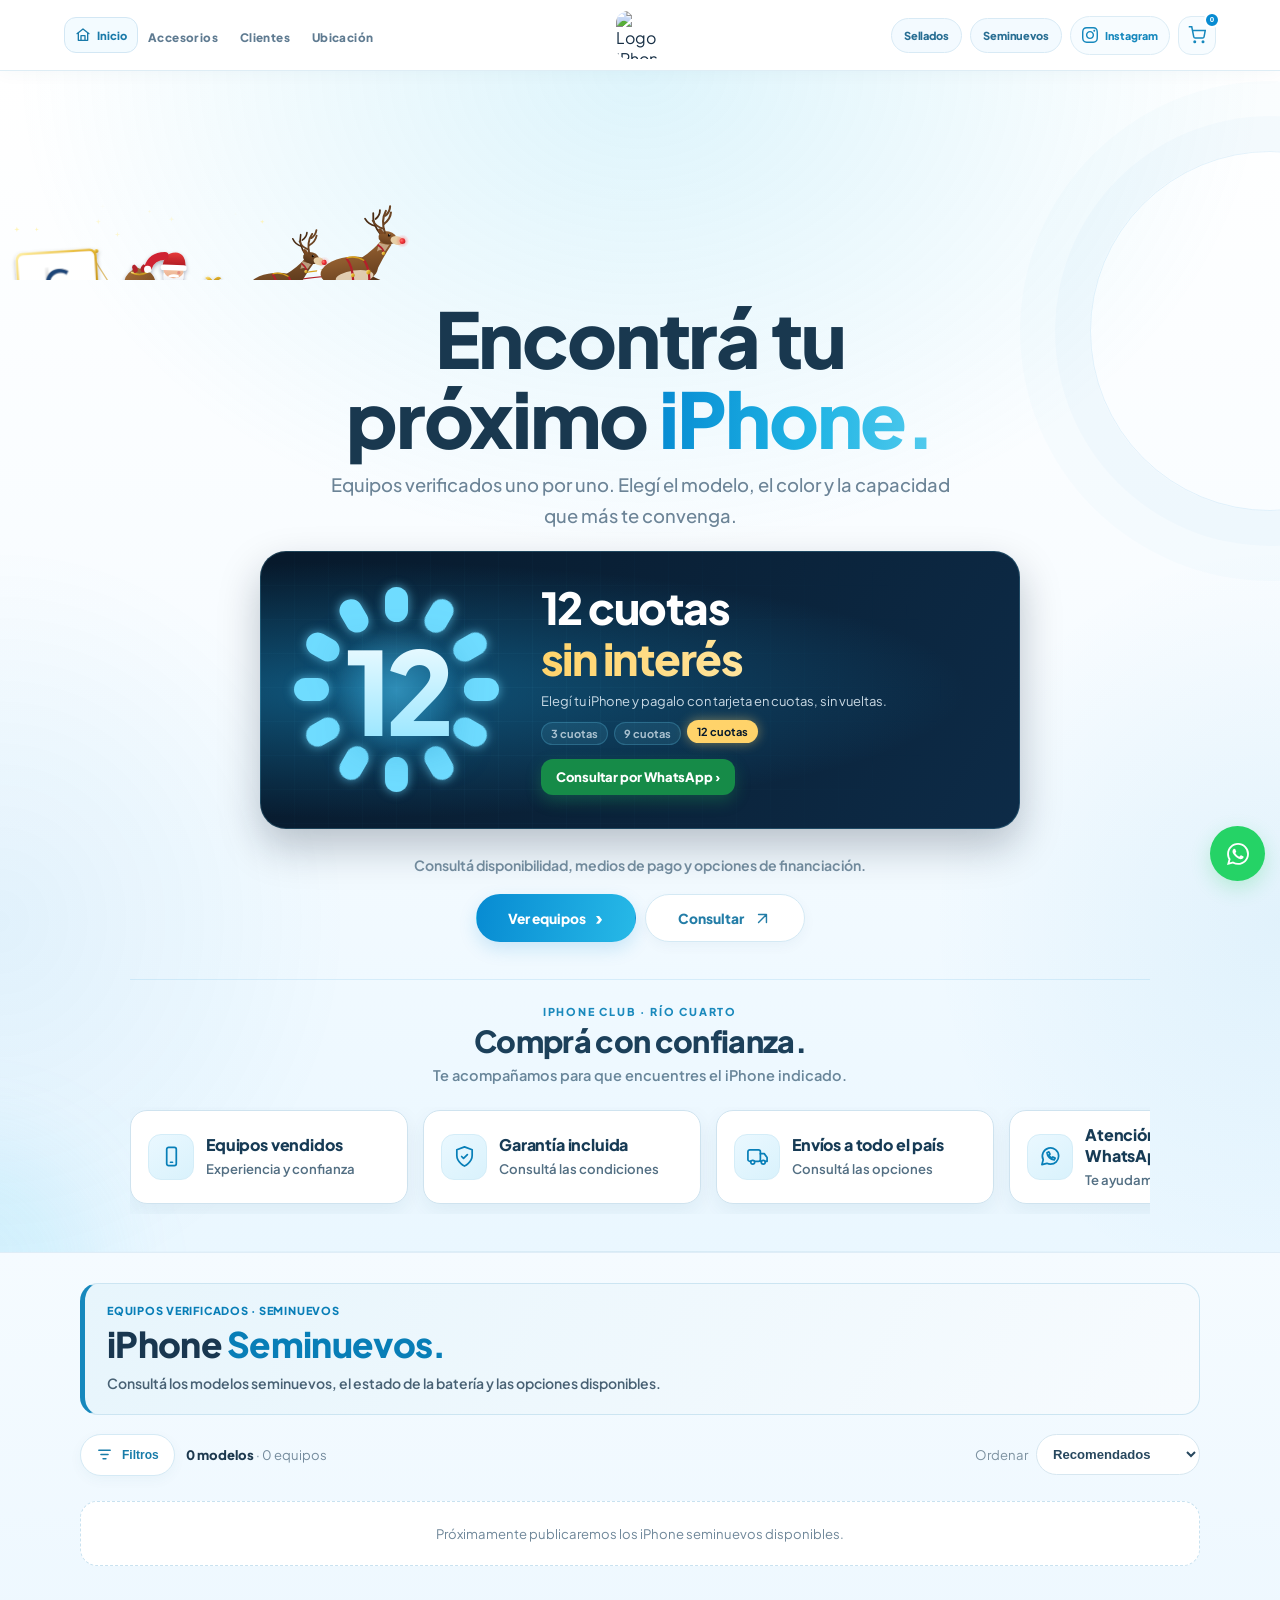
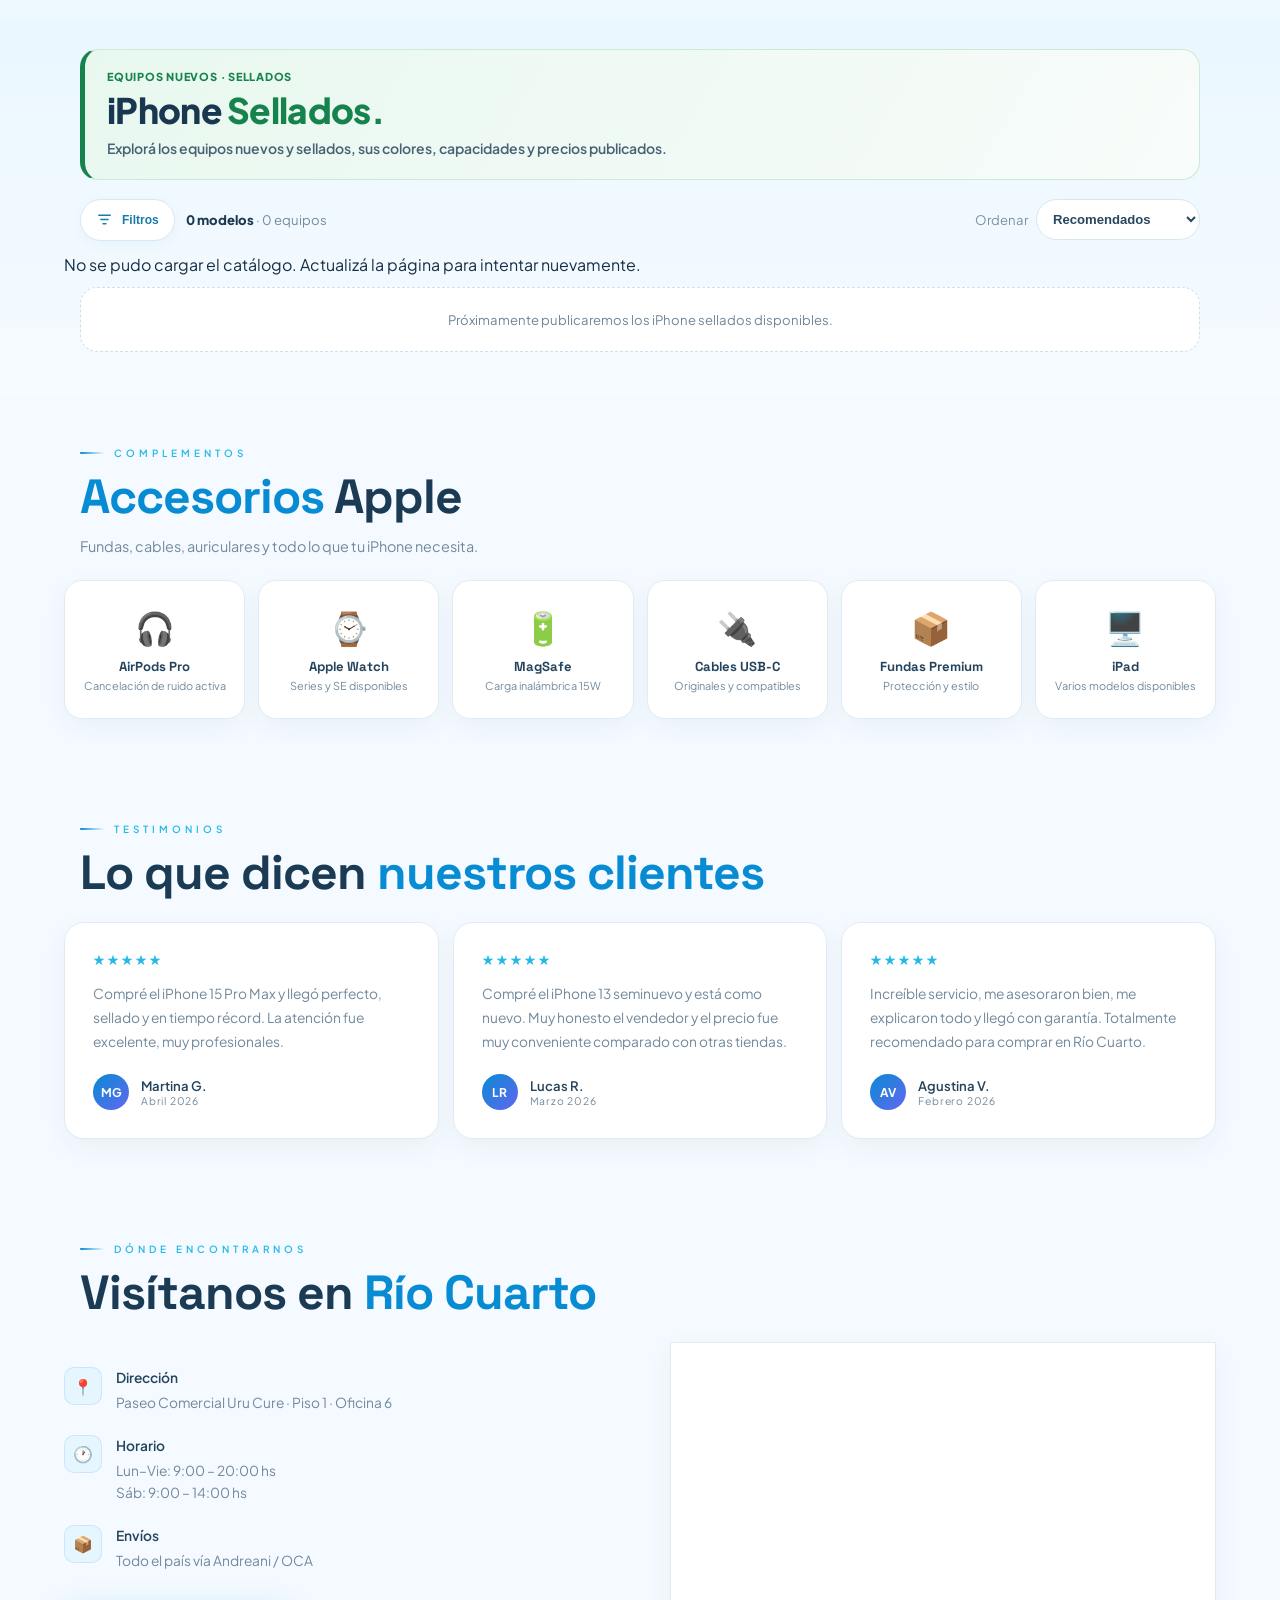
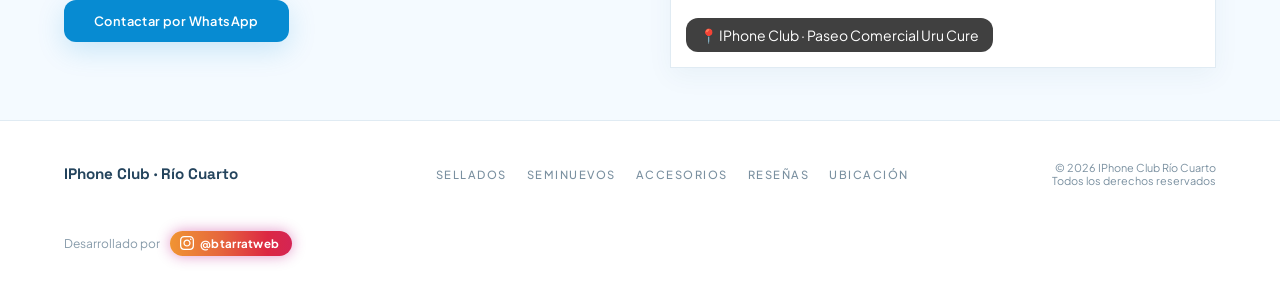
==== index.html @ 67187153 "Acelerar vuelo navideño y simplificar financiación en detalles" ====
<!DOCTYPE html>
<html lang="es" data-theme="light">
<head>
<meta charset="UTF-8">
<meta name="viewport" content="width=device-width, initial-scale=1.0">
<title>IPhone Club · Río Cuarto</title>
<link href="https://fonts.googleapis.com/css2?family=Plus+Jakarta+Sans:wght@300;400;500;600;700;800&family=Space+Grotesk:wght@400;500;600;700&display=swap" rel="stylesheet">
<style>
[data-theme="dark"] {
  --bg:#080c14;--bg2:#0d1220;--bg3:#111827;
  --surface:rgba(255,255,255,0.04);--surface2:rgba(255,255,255,0.07);
  --border:rgba(255,255,255,0.09);--border2:rgba(255,255,255,0.14);
  --txt:#f0f4ff;--txt2:#a8b4cc;--txt3:#5a6a82;
  --accent:#3b82f6;--accent2:#60a5fa;
  --accent-glow:rgba(59,130,246,0.30);--accent-dim:rgba(59,130,246,0.12);
  --nav-bg:rgba(8,12,20,0.85);--card-bg:rgba(13,18,32,0.9);
  --hero-line:rgba(255,255,255,0.06);
  --shadow:0 20px 60px rgba(0,0,0,0.5);--shadow-card:0 4px 24px rgba(0,0,0,0.4);
}
[data-theme="light"] {
  --bg:#f4f7ff;--bg2:#eaf0ff;--bg3:#ffffff;
  --surface:rgba(255,255,255,0.75);--surface2:rgba(255,255,255,0.9);
  --border:rgba(30,60,140,0.10);--border2:rgba(30,60,140,0.18);
  --txt:#0d1526;--txt2:#3d5070;--txt3:#8294ae;
  --accent:#2563eb;--accent2:#3b82f6;
  --accent-glow:rgba(37,99,235,0.22);--accent-dim:rgba(37,99,235,0.09);
  --nav-bg:rgba(244,247,255,0.88);--card-bg:rgba(255,255,255,0.85);
  --hero-line:rgba(30,60,140,0.06);
  --shadow:0 20px 60px rgba(30,60,140,0.15);--shadow-card:0 4px 24px rgba(30,60,140,0.10);
}
*,*::before,*::after{margin:0;padding:0;box-sizing:border-box}
html{scroll-behavior:smooth}
body{font-family:'Plus Jakarta Sans',sans-serif;background:var(--bg);color:var(--txt);overflow-x:hidden;min-height:100vh;transition:background .4s ease,color .3s ease}
@keyframes fadeUp{from{opacity:0;transform:translateY(32px)}to{opacity:1;transform:translateY(0)}}
@keyframes fadeIn{from{opacity:0}to{opacity:1}}
@keyframes float{0%,100%{transform:translateY(0)}50%{transform:translateY(-10px)}}
@keyframes pulse{0%,100%{opacity:1;transform:scale(1)}50%{opacity:.35;transform:scale(1.8)}}
@keyframes popIn{0%{transform:scale(1)}40%{transform:scale(1.5)}100%{transform:scale(1)}}
@keyframes scanLine{0%{transform:translateY(-100%)}100%{transform:translateY(400%)}}
@keyframes rotateRing{from{transform:rotate(0deg)}to{transform:rotate(360deg)}}
@keyframes shimmerBg{0%{background-position:0% 50%}50%{background-position:100% 50%}100%{background-position:0% 50%}}
@keyframes badgeShimmer{0%{background-position:0% 0}100%{background-position:200% 0}}
@keyframes badgePulse{0%,100%{box-shadow:0 0 14px rgba(188,24,136,.45)}50%{box-shadow:0 0 26px rgba(240,148,51,.7)}}
nav{position:fixed;top:0;width:100%;z-index:300;background:var(--nav-bg);backdrop-filter:blur(48px) saturate(1.6);-webkit-backdrop-filter:blur(48px) saturate(1.6);border-bottom:1px solid var(--border);transition:background .4s}
.nav-inner{display:flex;align-items:center;justify-content:space-between;padding:0 5%;height:66px;max-width:1440px;margin:0 auto}
.logo-wrap{display:flex;align-items:center;gap:11px;cursor:pointer;user-select:none;transition:.2s}
.logo-wrap:hover{opacity:.75;transform:scale(.98)}
.logo-img{width:42px;height:42px;border-radius:50%;object-fit:cover;border:1.5px solid var(--border2);box-shadow:0 0 16px var(--accent-glow)}
.logo-text-block{display:flex;flex-direction:column;line-height:1.15}
.logo-name{font-family:'Space Grotesk',sans-serif;font-size:1.05rem;font-weight:700;color:var(--txt)}
.logo-city{font-size:.55rem;letter-spacing:3.5px;text-transform:uppercase;color:var(--txt3);font-weight:500}
nav ul{display:flex;gap:1.8rem;list-style:none}
nav ul a{color:var(--txt2);text-decoration:none;font-size:.78rem;font-weight:500;letter-spacing:.4px;transition:.2s;position:relative;padding-bottom:3px}
nav ul a::after{content:'';position:absolute;bottom:-3px;left:50%;right:50%;height:1.5px;background:var(--accent);border-radius:99px;transition:.25s}
nav ul a:hover{color:var(--accent2)}
nav ul a:hover::after{left:0;right:0}
.nav-right{display:flex;align-items:center;gap:7px}
.nav-btn{display:flex;align-items:center;justify-content:center;width:36px;height:36px;border-radius:10px;background:var(--surface);color:var(--txt2);border:1px solid var(--border);cursor:pointer;transition:.2s;text-decoration:none;position:relative}
.nav-btn svg{width:14px;height:14px;fill:currentColor}
.nav-btn:hover{background:var(--accent);color:#fff;border-color:var(--accent)}
.theme-btn{display:flex;align-items:center;justify-content:center;width:36px;height:36px;border-radius:10px;background:var(--surface);color:var(--txt2);border:1px solid var(--border);cursor:pointer;transition:.2s;font-size:.9rem}
.theme-btn:hover{background:var(--accent-dim);border-color:var(--accent);color:var(--accent)}
.cart-badge{position:absolute;top:-5px;right:-5px;background:var(--accent);color:#fff;width:16px;height:16px;border-radius:50%;font-size:.5rem;font-weight:700;display:flex;align-items:center;justify-content:center;border:2px solid var(--bg)}
.cart-badge.pop{animation:popIn .3s ease}
.page{display:none;min-height:100vh}
.page.active{display:block;animation:fadeIn .3s ease}
.hero{position:relative;min-height:100vh;display:flex;align-items:center;padding:80px 5% 60px;overflow:hidden;background:var(--bg)}
.hero::before{content:'';position:absolute;inset:0;z-index:0;background:radial-gradient(ellipse 80% 60% at 70% 50%,rgba(59,130,246,.13) 0%,transparent 60%),radial-gradient(ellipse 50% 80% at 5% 60%,rgba(99,102,241,.09) 0%,transparent 55%),radial-gradient(ellipse 40% 40% at 50% 5%,rgba(59,130,246,.07) 0%,transparent 50%);pointer-events:none}
.hero-grid{position:absolute;inset:0;z-index:0;pointer-events:none;background-image:linear-gradient(var(--hero-line) 1px,transparent 1px),linear-gradient(90deg,var(--hero-line) 1px,transparent 1px);background-size:60px 60px;mask-image:radial-gradient(ellipse 80% 80% at 50% 50%,black 0%,transparent 70%)}
.hero-scan{position:absolute;inset:0;z-index:0;pointer-events:none;overflow:hidden}
.hero-scan::after{content:'';position:absolute;left:0;right:0;height:3px;background:linear-gradient(90deg,transparent,var(--accent-glow),transparent);animation:scanLine 5s linear infinite}
.hero-orb{position:absolute;border-radius:50%;filter:blur(100px);pointer-events:none;animation:float 8s ease-in-out infinite}
.hero-orb-1{width:600px;height:600px;top:-150px;right:-100px;background:radial-gradient(circle,rgba(59,130,246,.14) 0%,transparent 70%);animation-delay:-3s}
.hero-orb-2{width:400px;height:400px;bottom:-100px;left:-100px;background:radial-gradient(circle,rgba(99,102,241,.10) 0%,transparent 70%);animation-delay:-6s}
.hero-layout{position:relative;z-index:2;display:grid;grid-template-columns:1fr 1fr;gap:80px;align-items:center;max-width:1300px;margin:0 auto;width:100%}
.hero-chip{display:inline-flex;align-items:center;gap:9px;background:var(--surface);border:1px solid var(--border2);padding:7px 16px;border-radius:99px;margin-bottom:32px;backdrop-filter:blur(20px);animation:fadeUp .5s ease both}
.chip-dot{width:7px;height:7px;border-radius:50%;background:var(--accent);animation:pulse 2s infinite;box-shadow:0 0 8px var(--accent)}
.chip-txt{font-size:.68rem;font-weight:600;letter-spacing:2.5px;text-transform:uppercase;color:var(--accent2)}
.hero-headline{font-family:'Space Grotesk',sans-serif;font-size:clamp(3.2rem,6.5vw,6rem);line-height:.95;letter-spacing:-2.5px;font-weight:800;margin-bottom:8px;animation:fadeUp .6s .1s ease both}
.hero-headline .line1{display:block;color:var(--txt)}
.hero-headline .line2{display:block;background:linear-gradient(135deg,var(--accent),var(--accent2),#a5f3fc);-webkit-background-clip:text;-webkit-text-fill-color:transparent;background-clip:text;background-size:200% 200%;animation:fadeUp .6s .2s ease both,shimmerBg 4s ease infinite}
.hero-headline .line3{display:block;color:var(--txt)}
.hero-city-tag{display:inline-flex;align-items:center;gap:8px;font-family:'Space Grotesk',sans-serif;font-size:clamp(1.2rem,2.5vw,1.8rem);font-weight:600;color:var(--txt3);letter-spacing:-1px;margin-bottom:28px;animation:fadeUp .6s .3s ease both}
.hero-city-tag::before{content:'';display:block;width:24px;height:2px;background:var(--accent);border-radius:99px}
.hero-desc{font-size:.95rem;color:var(--txt2);line-height:1.8;margin-bottom:40px;max-width:420px;animation:fadeUp .6s .4s ease both}
.hero-actions{display:flex;gap:10px;flex-wrap:wrap;max-width:420px;animation:fadeUp .6s .5s ease both}
.hero-visual{position:relative;display:flex;align-items:center;justify-content:center;animation:fadeUp .7s .2s ease both}
.hero-ring{position:absolute;width:380px;height:380px;border-radius:50%;border:1px solid transparent;background:linear-gradient(var(--bg),var(--bg)) padding-box,conic-gradient(from 0deg,var(--accent),transparent 50%,var(--accent2)) border-box;animation:rotateRing 12s linear infinite}
.hero-ring-2{width:460px;height:460px;background:linear-gradient(var(--bg),var(--bg)) padding-box,conic-gradient(from 180deg,rgba(99,102,241,.5),transparent 60%,rgba(59,130,246,.3)) border-box;animation:rotateRing 20s linear infinite reverse}
.hero-phone-card{position:relative;z-index:3;background:var(--card-bg);border:1px solid var(--border2);border-radius:36px;padding:36px 32px 28px;width:260px;backdrop-filter:blur(40px);box-shadow:0 32px 80px rgba(0,0,0,.5),0 0 0 1px var(--border),0 0 80px var(--accent-glow);animation:float 5s ease-in-out infinite}

.phone-card-img{width:100%;max-width:180px;display:block;margin:0 auto 20px;filter:drop-shadow(0 20px 40px rgba(59,130,246,.3));transition:.3s}
.hero-phone-card:hover .phone-card-img{transform:scale(1.04) translateY(-4px)}
.phone-card-name{font-family:'Space Grotesk',sans-serif;font-size:1.1rem;font-weight:700;text-align:center;color:var(--txt);margin-bottom:4px}
.phone-card-sub{font-size:.7rem;text-align:center;letter-spacing:1.5px;text-transform:uppercase;color:var(--txt3);margin-bottom:16px}
.phone-card-price{background:var(--accent-dim);border:1px solid rgba(59,130,246,.2);border-radius:12px;padding:10px 16px;text-align:center}
.phone-card-price-label{font-size:.58rem;letter-spacing:2px;text-transform:uppercase;color:var(--txt3);margin-bottom:3px}
.phone-card-price-val{font-family:'Space Grotesk',sans-serif;font-size:1.3rem;font-weight:700;color:var(--accent2)}
.hero-badge{position:absolute;background:var(--card-bg);border:1px solid var(--border2);backdrop-filter:blur(20px);border-radius:16px;padding:12px 18px;box-shadow:var(--shadow-card);animation:float 6s ease-in-out infinite}
.hero-badge-1{top:0;left:-60px;animation-delay:-1s}
.hero-badge-2{bottom:20px;right:-60px;animation-delay:-3.5s}
.hb-label{font-size:.58rem;letter-spacing:2px;text-transform:uppercase;color:var(--txt3);margin-bottom:3px}
.hb-val{font-family:'Space Grotesk',sans-serif;font-size:.92rem;font-weight:700;color:var(--txt)}
.hero-scroll{position:absolute;bottom:32px;left:50%;transform:translateX(-50%);z-index:2;display:flex;flex-direction:column;align-items:center;gap:8px;animation:fadeIn 1s 1s ease both}
.hero-scroll-dot{width:4px;height:20px;border-radius:99px;border:1.5px solid var(--txt3);position:relative;overflow:hidden}
.hero-scroll-dot::after{content:'';position:absolute;top:0;left:0;right:0;height:8px;background:var(--accent);border-radius:99px;animation:scanLine 1.5s linear infinite}
.hero-scroll-txt{font-size:.58rem;letter-spacing:2.5px;text-transform:uppercase;color:var(--txt3)}
.btn-blue{background:var(--accent);color:#fff;padding:13px 30px;border-radius:12px;font-weight:600;font-size:.8rem;text-decoration:none;letter-spacing:.4px;transition:.25s;border:none;cursor:pointer;font-family:'Plus Jakarta Sans',sans-serif;display:inline-block;box-shadow:0 8px 28px var(--accent-glow)}
.btn-blue:hover{background:var(--accent2);transform:translateY(-2px);box-shadow:0 14px 40px var(--accent-glow)}
.btn-glass{background:var(--surface);color:var(--txt2);padding:12px 30px;border-radius:12px;font-weight:500;font-size:.8rem;text-decoration:none;border:1px solid var(--border2);transition:.25s;cursor:pointer;display:inline-block;letter-spacing:.4px;font-family:'Plus Jakarta Sans',sans-serif;backdrop-filter:blur(16px)}
.btn-glass:hover{border-color:var(--accent);color:var(--accent2);transform:translateY(-2px)}
section{padding:90px 5%;position:relative;z-index:1}
.sec-head{margin-bottom:52px}
.sec-label{font-size:.62rem;letter-spacing:4px;text-transform:uppercase;color:var(--accent2);font-weight:600;margin-bottom:12px;display:flex;align-items:center;gap:10px}
.sec-label::before{content:'';display:block;width:24px;height:1.5px;background:linear-gradient(90deg,var(--accent),transparent);border-radius:99px}
.sec-head h2{font-family:'Space Grotesk',sans-serif;font-size:clamp(1.8rem,4vw,3rem);font-weight:800;line-height:1.1;color:var(--txt);letter-spacing:-1px}
.sec-head h2 span{color:var(--accent2)}
.sec-head p{color:var(--txt2);margin-top:10px;font-size:.9rem;font-weight:400;max-width:480px;line-height:1.7}
/* ── PRODUCT CARDS: stock-list style ── */
.products-grid{display:grid;grid-template-columns:1fr;gap:8px;max-width:900px;margin:0 auto}
.used-grid{display:grid;grid-template-columns:1fr;gap:8px;max-width:900px;margin:0 auto}

.prod-card{
  background:var(--surface);
  border:1px solid var(--border);
  border-radius:16px;
  padding:0;
  position:relative;
  cursor:pointer;
  transition:.25s cubic-bezier(.22,1,.36,1);
  backdrop-filter:blur(20px);
  display:grid;
  grid-template-columns:auto 1fr auto;
  align-items:center;
  gap:0;
  overflow:hidden;
}
.prod-card:hover{
  border-color:var(--accent);
  background:var(--surface2);
  transform:translateX(3px);
  box-shadow:0 4px 24px rgba(0,0,0,.25),0 0 0 1px rgba(59,130,246,.15),-4px 0 0 var(--accent);
}

/* Left color accent bar */
.prod-card-bar{
  width:4px;
  align-self:stretch;
  background:linear-gradient(180deg,var(--accent),rgba(99,102,241,.5));
  border-radius:4px 0 0 4px;
  flex-shrink:0;
}
.prod-card-bar.usado{background:linear-gradient(180deg,var(--accent),#6366f1)}
.prod-card-bar.sellado{background:linear-gradient(180deg,var(--accent),#6366f1)}

/* Main content area */
.prod-card-body{
  padding:14px 16px;
  display:flex;
  align-items:center;
  gap:14px;
  flex:1;
  min-width:0;
}

/* Model icon/avatar */
.prod-model-icon{
  width:44px;
  height:44px;
  border-radius:12px;
  background:var(--accent-dim);
  border:1px solid rgba(59,130,246,.18);
  display:flex;
  align-items:center;
  justify-content:center;
  flex-shrink:0;
  font-size:1.2rem;
  position:relative;
}


/* Text info */
.prod-info{flex:1;min-width:0}
.prod-name{font-family:'Space Grotesk',sans-serif;font-size:.92rem;font-weight:700;color:var(--txt);margin-bottom:5px;white-space:nowrap;overflow:hidden;text-overflow:ellipsis}
.prod-chips{display:flex;flex-wrap:wrap;gap:5px;align-items:center}
.prod-chip{
  font-size:.58rem;
  font-weight:600;
  letter-spacing:.8px;
  padding:3px 9px;
  border-radius:99px;
  border:1px solid var(--border2);
  background:var(--bg3);
  color:var(--txt2);
  white-space:nowrap;
}
.prod-chip.bat-high{border-color:rgba(34,197,94,.3);background:rgba(34,197,94,.08);color:#4ade80}
.prod-chip.bat-mid{border-color:rgba(251,191,36,.3);background:rgba(251,191,36,.08);color:#fbbf24}
.prod-chip.bat-low{border-color:rgba(239,68,68,.3);background:rgba(239,68,68,.08);color:#f87171}
.prod-chip.chip-accent{border-color:rgba(59,130,246,.3);background:rgba(59,130,246,.08);color:var(--accent2)}
.prod-chip.sellado-chip{border-color:rgba(59,130,246,.4);background:var(--accent);color:#fff;font-weight:700}
.prod-chip.usado-chip{border-color:rgba(245,158,11,.4);background:rgba(245,158,11,.12);color:#f59e0b;font-weight:700}

/* Price + actions */
.prod-card-right{
  padding:14px 16px 14px 8px;
  display:flex;
  flex-direction:column;
  align-items:flex-end;
  gap:8px;
  flex-shrink:0;
}
.prod-price{font-family:'Space Grotesk',sans-serif;font-size:1.1rem;color:var(--accent2);font-weight:700;letter-spacing:-.5px;white-space:nowrap}
.prod-usd{font-size:.62rem;color:var(--txt3);letter-spacing:.8px;text-align:right;margin-top:-4px}
.prod-actions{display:flex;gap:6px;align-items:center}
.prod-btn{padding:7px 14px;border-radius:9px;font-size:.65rem;font-weight:600;cursor:pointer;transition:.2s;letter-spacing:.3px;font-family:'Plus Jakarta Sans',sans-serif;border:none;white-space:nowrap}
.prod-btn-main{background:var(--accent);color:#fff;box-shadow:0 3px 10px var(--accent-glow)}
.prod-btn-main:hover{filter:brightness(1.12);transform:translateY(-1px)}
.prod-btn-ghost{background:var(--surface2);border:1px solid var(--border2);color:var(--txt2)}
.prod-btn-ghost:hover{border-color:var(--accent);color:var(--accent2)}

/* Guarantee / offer tag */
.prod-badge{position:absolute;top:10px;right:10px;font-size:.5rem;font-weight:700;letter-spacing:1.5px;padding:3px 9px;border-radius:99px;text-transform:uppercase;background:var(--surface2);border:1px solid var(--border2);color:var(--txt2);backdrop-filter:blur(8px);display:none}
.prod-badge.nuevo{background:var(--accent);color:#fff;border-color:transparent;box-shadow:0 4px 14px var(--accent-glow);display:inline-block}
.prod-badge.sinstock{background:rgba(239,68,68,.15);color:#f87171;border-color:rgba(239,68,68,.2);display:inline-block}

/* Legacy - keep prod-img hidden but available for detail page */
.prod-img{display:none}
.filter-bar{display:flex;gap:8px;flex-wrap:wrap;margin-bottom:28px}
.filter-btn{padding:7px 18px;border-radius:99px;font-size:.72rem;font-weight:600;cursor:pointer;transition:.2s;border:1px solid var(--border2);background:var(--surface);color:var(--txt2);font-family:'Plus Jakarta Sans',sans-serif;letter-spacing:.3px;backdrop-filter:blur(12px)}
.filter-btn:hover{border-color:var(--accent);color:var(--accent2)}
.filter-btn.active{background:var(--accent);color:#fff;border-color:var(--accent);box-shadow:0 4px 14px var(--accent-glow)}
.acc-grid{display:grid;grid-template-columns:repeat(auto-fill,minmax(155px,1fr));gap:13px}
.acc-card{background:var(--surface);border:1px solid var(--border);backdrop-filter:blur(20px);border-radius:18px;padding:26px 18px;text-align:center;cursor:pointer;transition:.3s}
.acc-card:hover{transform:translateY(-5px);border-color:var(--accent);box-shadow:0 16px 40px rgba(0,0,0,.3)}
.acc-icon{font-size:2rem;margin-bottom:10px;display:block;transition:.3s}
.acc-card:hover .acc-icon{transform:scale(1.2) rotate(-5deg)}
.acc-card h3{font-family:'Space Grotesk',sans-serif;font-size:.82rem;font-weight:700;margin-bottom:4px;color:var(--txt)}
.acc-card p{font-size:.68rem;color:var(--txt3)}
.stats-row{display:grid;grid-template-columns:repeat(auto-fit,minmax(160px,1fr));gap:13px;margin-bottom:80px}
.stat-item{background:var(--surface);border:1px solid var(--border);backdrop-filter:blur(20px);border-radius:18px;padding:28px 22px;text-align:center;transition:.3s}
.stat-item:hover{transform:translateY(-4px);border-color:var(--accent)}
.stat-num{font-family:'Space Grotesk',sans-serif;font-size:2.4rem;color:var(--accent2);line-height:1;margin-bottom:6px;font-weight:800;letter-spacing:-1px}
.stat-label{font-size:.65rem;letter-spacing:2px;text-transform:uppercase;color:var(--txt3);font-weight:500}
.reviews-grid{display:grid;grid-template-columns:repeat(auto-fill,minmax(280px,1fr));gap:14px}
.review-card{background:var(--surface);border:1px solid var(--border);backdrop-filter:blur(20px);border-radius:20px;padding:28px;transition:.3s}
.review-card:hover{transform:translateY(-4px);border-color:var(--accent)}
.stars{color:var(--accent2);font-size:.85rem;letter-spacing:2px;margin-bottom:14px}
.review-text{font-size:.86rem;color:var(--txt2);line-height:1.75;margin-bottom:20px}
.reviewer{display:flex;align-items:center;gap:12px}
.avatar{width:36px;height:36px;border-radius:50%;background:linear-gradient(135deg,var(--accent),#6366f1);display:flex;align-items:center;justify-content:center;font-weight:700;font-size:.75rem;color:#fff;flex-shrink:0}
.rev-name{font-weight:600;font-size:.82rem;color:var(--txt)}
.rev-date{font-size:.65rem;color:var(--txt3);letter-spacing:.8px}
.ubicacion-grid{display:grid;grid-template-columns:1fr 1fr;gap:60px;align-items:center}
.ubi-detail{display:flex;align-items:flex-start;gap:14px;margin-bottom:20px}
.ubi-icon-wrap{width:38px;height:38px;border-radius:10px;background:var(--accent-dim);display:flex;align-items:center;justify-content:center;flex-shrink:0;font-size:1rem;border:1px solid rgba(59,130,246,.15)}
.ubi-detail p{color:var(--txt2);font-size:.86rem;line-height:1.65}
.ubi-detail strong{color:var(--txt);font-weight:600;display:block;margin-bottom:2px}
.ubi-map{position:relative}
.map-label{position:absolute;bottom:15px;left:15px;background:rgba(0,0,0,.75);color:white;padding:8px 14px;border-radius:12px;font-size:14px;backdrop-filter:blur(10px)}
.inner-back{display:inline-flex;align-items:center;gap:8px;color:var(--accent2);cursor:pointer;font-size:.76rem;letter-spacing:.5px;font-weight:600;padding:88px 5% 0;transition:.2s;position:relative;z-index:1}
.inner-back:hover{opacity:.7}
.inner-back svg{width:16px;height:16px;fill:none;stroke:currentColor;stroke-width:2}
.detail-wrap{padding:36px 5% 100px;position:relative;z-index:1}
.detail-layout{display:grid;grid-template-columns:1fr;gap:32px;align-items:start;max-width:700px;margin:0 auto}


.detail-tag{display:inline-block;font-size:.6rem;letter-spacing:2.5px;text-transform:uppercase;color:var(--accent2);border:1px solid var(--accent-dim);background:var(--accent-dim);padding:5px 14px;border-radius:99px;margin-bottom:14px;font-weight:600}
.detail-name{font-family:'Space Grotesk',sans-serif;font-size:2.6rem;font-weight:800;line-height:1.05;margin-bottom:6px;letter-spacing:-1px;color:var(--txt)}
.detail-storage{font-size:.72rem;color:var(--txt3);letter-spacing:2px;text-transform:uppercase;margin-bottom:22px;font-weight:500}
.detail-price{font-family:'Space Grotesk',sans-serif;font-size:2.2rem;color:var(--accent2);font-weight:800;margin-bottom:4px;letter-spacing:-1px}
.detail-usd{font-size:.76rem;color:var(--txt3);letter-spacing:.8px;margin-bottom:26px}
.detail-desc{color:var(--txt2);line-height:1.8;font-size:.88rem;margin-bottom:26px}
.spec-grid{display:grid;grid-template-columns:repeat(auto-fit,minmax(120px,1fr));gap:9px;margin-bottom:26px}
.spec-card{background:var(--surface);border:1px solid var(--border);backdrop-filter:blur(12px);padding:12px 14px;border-radius:14px}
.spec-card span{font-size:.56rem;letter-spacing:2px;text-transform:uppercase;color:var(--txt3);font-weight:600}
.spec-card strong{display:block;margin-top:4px;font-size:.82rem;font-weight:600;color:var(--txt)}
.detail-benefits{list-style:none;margin-bottom:26px}
.detail-benefits li{padding:10px 0;border-bottom:1px solid var(--border);color:var(--txt2);font-size:.86rem;display:flex;align-items:center;gap:12px}
.detail-benefits li::before{content:'';display:block;width:5px;height:5px;border-radius:50%;background:var(--accent2);flex-shrink:0;box-shadow:0 0 6px var(--accent-glow)}
.detail-actions{display:flex;flex-direction:column;gap:9px}
.installments{margin-bottom:10px}
.installment-item{display:flex;justify-content:space-between;padding:9px 14px;background:var(--surface);border-radius:10px;border:1px solid var(--border);margin-bottom:6px;font-size:.78rem;color:var(--txt2)}
.installment-item strong{color:var(--txt);font-weight:600}
.cart-wrap{padding:36px 5% 100px;position:relative;z-index:1}
.cart-layout{display:grid;grid-template-columns:1fr 340px;gap:48px;align-items:start}
.cart-title{font-family:'Space Grotesk',sans-serif;font-size:2rem;font-weight:800;margin-bottom:32px;color:var(--txt);letter-spacing:-.8px}
.cart-item{display:flex;align-items:center;gap:14px;padding:18px 20px;background:var(--surface);border:1px solid var(--border);border-radius:16px;margin-bottom:10px}
.cart-item-icon{font-size:2rem}
.cart-item-info{flex:1}
.cart-item-info h3{font-size:.88rem;font-weight:600;color:var(--txt);margin-bottom:3px}
.cart-item-info p{font-size:.72rem;color:var(--txt3)}
.qty-box{display:flex;align-items:center;gap:10px}
.qty-box button{width:28px;height:28px;border-radius:8px;border:1px solid var(--border2);background:var(--surface2);color:var(--txt);font-size:.9rem;cursor:pointer;display:flex;align-items:center;justify-content:center;transition:.15s}
.qty-box button:hover{background:var(--accent);border-color:var(--accent);color:#fff}
.qty-box span{font-size:.88rem;font-weight:600;min-width:20px;text-align:center;color:var(--txt)}
.cart-item-price{font-family:'Space Grotesk',sans-serif;font-size:1rem;font-weight:700;color:var(--accent2);min-width:90px;text-align:right}
.cart-remove{background:none;border:none;cursor:pointer;color:var(--txt3);font-size:.8rem;padding:4px 7px;border-radius:6px;transition:.15s}
.cart-remove:hover{color:#f87171;background:rgba(239,68,68,.1)}
.cart-summary{background:var(--surface);border:1px solid var(--border);border-radius:20px;padding:28px;backdrop-filter:blur(20px);position:sticky;top:90px}
.summary-title{font-family:'Space Grotesk',sans-serif;font-size:1rem;font-weight:700;margin-bottom:22px;color:var(--txt)}
.summary-row{display:flex;justify-content:space-between;margin-bottom:11px;font-size:.82rem;color:var(--txt2)}
.summary-total{display:flex;justify-content:space-between;padding-top:14px;margin-top:8px;border-top:1px solid var(--border2);font-family:'Space Grotesk',sans-serif;font-size:1.1rem;font-weight:700;color:var(--txt)}
.cart-empty{text-align:center;padding:60px 20px;color:var(--txt3);background:var(--surface);border:1px solid var(--border);border-radius:20px}
.cart-empty span{display:block;font-size:2.5rem;margin-bottom:14px}
.checkout-wrap{padding:36px 5% 100px;position:relative;z-index:1}
.checkout-layout{display:grid;grid-template-columns:1fr 340px;gap:48px;align-items:start}
.form-group{margin-bottom:18px}
.form-group label{display:block;font-size:.72rem;font-weight:600;letter-spacing:1.5px;text-transform:uppercase;color:var(--txt3);margin-bottom:8px}
.form-group input,.form-group select,.form-group textarea{width:100%;padding:12px 16px;background:var(--surface);border:1px solid var(--border2);border-radius:12px;color:var(--txt);font-size:.86rem;font-family:'Plus Jakarta Sans',sans-serif;transition:.2s}
.form-group input:focus,.form-group select:focus,.form-group textarea:focus{outline:none;border-color:var(--accent);box-shadow:0 0 0 3px var(--accent-dim)}
.form-group textarea{min-height:90px;resize:vertical}
.order-summary-card{background:var(--surface);border:1px solid var(--border);border-radius:20px;padding:28px;backdrop-filter:blur(20px);position:sticky;top:90px}
.order-item{display:flex;align-items:center;gap:12px;padding:12px 0;border-bottom:1px solid var(--border)}
.order-item-icon{font-size:1.8rem}
.order-item-info{flex:1}
.order-item-info h3{font-size:.84rem;font-weight:600;color:var(--txt)}
.order-item-info p{font-size:.68rem;color:var(--txt3)}
.order-item-price{font-family:'Space Grotesk',sans-serif;font-size:.92rem;font-weight:700;color:var(--accent2)}
footer{background:var(--surface);border-top:1px solid var(--border);backdrop-filter:blur(28px);padding:40px 5%;position:relative;z-index:1;display:grid;grid-template-columns:auto 1fr auto;gap:40px;align-items:center}
.foot-logo{display:flex;align-items:center;gap:11px}
.foot-logo-img{width:36px;height:36px;border-radius:50%;border:1.5px solid var(--border2);object-fit:cover}
.foot-logo-name{font-family:'Space Grotesk',sans-serif;font-size:.95rem;font-weight:700;color:var(--txt)}
.foot-links{display:flex;gap:20px;justify-content:center;flex-wrap:wrap}
.foot-links a{color:var(--txt3);text-decoration:none;font-size:.7rem;letter-spacing:1.5px;text-transform:uppercase;font-weight:500;transition:.2s}
.foot-links a:hover{color:var(--accent2)}
.foot-copy{font-size:.68rem;color:var(--txt3);text-align:right}
.wa-btn{position:fixed;bottom:28px;right:28px;z-index:200;background:#25d366;color:#fff;width:52px;height:52px;border-radius:50%;display:flex;align-items:center;justify-content:center;text-decoration:none;box-shadow:0 6px 24px rgba(37,211,102,.4);transition:.25s}
.wa-btn:hover{transform:scale(1.12);box-shadow:0 10px 32px rgba(37,211,102,.6)}
.wa-btn svg{width:22px;height:22px;fill:#fff}
.reveal{opacity:0;transform:translateY(22px);transition:opacity .6s ease,transform .6s cubic-bezier(.22,1,.36,1)}
.reveal.visible{opacity:1;transform:none}
.dev-credit{display:flex;align-items:center;gap:8px;font-size:.75rem;color:var(--txt3);width:100%;margin-top:4px}
.dev-badge{display:inline-flex;align-items:center;gap:6px;background:linear-gradient(90deg,#f09433,#e6683c,#dc2743,#cc2366,#bc1888,#9b59b6);background-size:200% 100%;color:#fff;font-weight:700;font-size:.72rem;padding:5px 13px 5px 10px;border-radius:100px;text-decoration:none;letter-spacing:.3px;animation:badgeShimmer 3s linear infinite,badgePulse 2.5s ease-in-out infinite;box-shadow:0 0 14px rgba(188,24,136,.45);transition:transform .2s,box-shadow .2s}
.dev-badge:hover{transform:scale(1.07);box-shadow:0 0 24px rgba(188,24,136,.7);animation-play-state:paused}
.dev-badge svg{width:14px;height:14px;fill:#fff;flex-shrink:0}
@media(max-width:960px){nav ul{display:none}.hero-layout{grid-template-columns:1fr;gap:48px}.hero-visual{display:none}.hero{min-height:auto;padding:120px 5% 80px}.ubicacion-grid,.detail-layout,.cart-layout,.checkout-layout{grid-template-columns:1fr}footer{grid-template-columns:1fr;text-align:center}.foot-copy{text-align:center}.foot-links{justify-content:center}.hero-ring,.hero-ring-2{width:280px;height:280px}}
@media(max-width:480px){
  .hero-headline{font-size:2.8rem}
  .acc-grid{grid-template-columns:repeat(2,1fr)}
  .prod-card-body{gap:10px}
  .prod-model-icon{width:36px;height:36px;border-radius:9px}

  .prod-name{font-size:.82rem}
  .prod-chip{font-size:.52rem;padding:2px 7px}
  .prod-price{font-size:.95rem}
  .prod-card-right{padding:10px 10px 10px 4px;gap:6px}
  .prod-btn{padding:6px 10px;font-size:.6rem}
}

#loaderScreen{
  position:fixed;
  inset:0;
  background:#080c14;
  display:flex;
  flex-direction:column;
  align-items:center;
  justify-content:center;
  z-index:99999;
  transition:opacity .5s ease;
}

.loader-bar{
  width:220px;
  height:8px;
  background:rgba(255,255,255,.08);
  border-radius:999px;
  overflow:hidden;
  margin-top:18px;
  border:1px solid rgba(255,255,255,.05);
}

.loader-progress{
  width:40%;
  height:100%;
  border-radius:999px;
  background:linear-gradient(90deg,#3b82f6,#60a5fa);
  animation:loadingMove 1.2s infinite ease-in-out;
}

@keyframes loadingMove{

  0%{
    transform:translateX(-120%);
  }

  100%{
    transform:translateX(320%);
  }

}

.loader-logo{
  width:110px;
  height:110px;
  border-radius:50%;
  object-fit:cover;
  margin-bottom:20px;
  animation:logoPulse 1.8s infinite ease-in-out;
  box-shadow:0 0 40px rgba(59,130,246,.35);
}

.loader-text{
  color:white;
  font-family:'Space Grotesk',sans-serif;
  font-size:1rem;
  letter-spacing:2px;
  opacity:.8;
}

@keyframes logoPulse{

  0%,100%{
    transform:scale(1);
    opacity:1;
  }

  50%{
    transform:scale(1.08);
    opacity:.7;
  }

}


/* ═══════════════════════════════════════════════════════════════
   IPHONE CLUB RÍO CUARTO · DISEÑO RESPONSIVE BASADO EN REFERENCIA
   Paleta: celeste, azul y blanco. Mobile-first.
   ═══════════════════════════════════════════════════════════════ */
[data-theme="dark"],[data-theme="light"]{
  --bg:#f4faff;--bg2:#eaf6ff;--bg3:#fff;--surface:#fff;--surface2:#f5fbff;
  --border:#dceaf3;--border2:#c9dfed;--txt:#172f45;--txt2:#637e93;--txt3:#879baa;
  --accent:#078bd2;--accent2:#25b9e8;--accent-glow:rgba(7,139,210,.18);--accent-dim:#e6f6ff;
  --nav-bg:rgba(255,255,255,.96);--card-bg:#fff;--hero-line:rgba(7,139,210,.07);
  --shadow:0 20px 55px rgba(19,75,110,.11);--shadow-card:0 5px 22px rgba(19,75,110,.075);
}
html{scroll-behavior:smooth;scroll-padding-top:76px}
body{background:#f4faff!important;color:#172f45!important;overflow-x:hidden}
nav{position:sticky!important;top:0!important;z-index:300!important;width:100%!important;background:rgba(255,255,255,.94)!important;border-bottom:1px solid #deedf5!important;backdrop-filter:blur(18px) saturate(1.35)!important;-webkit-backdrop-filter:blur(18px) saturate(1.35)!important;box-shadow:0 3px 16px rgba(20,78,111,.035)!important}
.nav-inner{position:relative!important;display:flex!important;align-items:center!important;justify-content:space-between!important;width:min(100%,1320px)!important;height:70px!important;margin:0 auto!important;padding:0 5%!important}
.logo-wrap{position:absolute!important;left:50%!important;top:50%!important;display:flex!important;align-items:center!important;gap:8px!important;transform:translate(-50%,-50%)!important;cursor:pointer!important}
.logo-wrap:hover{transform:translate(-50%,-50%) scale(.98)!important;opacity:1!important}
.logo-img{display:block!important;width:48px!important;height:48px!important;object-fit:contain!important;border:0!important;border-radius:12px!important;box-shadow:none!important}
.logo-text-block{display:none!important}
nav ul{display:flex!important;align-items:center!important;gap:clamp(12px,1.7vw,25px)!important;margin-right:auto!important;list-style:none!important}
nav ul a{position:relative!important;padding:8px 0!important;color:#5f7b91!important;font-size:.73rem!important;font-weight:800!important;text-decoration:none!important;transition:color .2s ease!important}
nav ul a:after{content:""!important;position:absolute!important;left:50%!important;right:50%!important;bottom:2px!important;height:2px!important;border-radius:3px!important;background:linear-gradient(90deg,#078bd2,#43c8ed)!important;transition:left .22s ease,right .22s ease!important}
nav ul a:hover{color:#078bd2!important}
nav ul a:hover:after{left:0!important;right:0!important}
.nav-right{display:flex!important;align-items:center!important;gap:8px!important;margin-left:auto!important}
.theme-btn{display:none!important}
.nav-btn{display:flex!important;align-items:center!important;justify-content:center!important;width:39px!important;height:39px!important;border:1px solid #dcecf5!important;border-radius:13px!important;background:#f7fcff!important;color:#1688bd!important;transition:transform .2s ease,background .2s ease!important}
.nav-btn:hover{transform:translateY(-2px)!important;background:#eaf8ff!important;color:#087eb9!important;border-color:#b9e4f7!important}
.nav-instagram svg{width:17px!important;height:17px!important;fill:currentColor!important}
.nav-cart svg{width:18px!important;height:18px!important}
.cart-badge{border:2px solid #fff!important;background:#078bd2!important;color:#fff!important}
.page{display:none!important;min-height:100vh!important}
.page.active{display:block!important;animation:none!important}
.page.entering{animation:pageEnter .42s ease both!important}
#storePage{background:#f4faff!important;padding-top:0!important}
#storePage>.hero{
  position:relative!important;isolation:isolate!important;display:block!important;min-height:0!important;
  overflow:hidden!important;padding:37px 18px 32px!important;
  background:linear-gradient(180deg,#fff 0%,#f8fcff 46%,#eaf7ff 100%)!important;
  color:#17364e!important;text-align:center!important;
}
#storePage>.hero:before{
  content:""!important;position:absolute!important;z-index:-1!important;inset:0!important;pointer-events:none!important;
  background:radial-gradient(ellipse 65% 54% at 50% 0%,rgba(70,196,235,.18),transparent 75%),radial-gradient(ellipse 36% 42% at 0% 72%,rgba(7,139,210,.07),transparent 76%),radial-gradient(ellipse 36% 42% at 100% 72%,rgba(7,139,210,.07),transparent 76%)!important;
}
#storePage>.hero:after{content:""!important;position:absolute!important;left:0!important;right:0!important;bottom:0!important;height:1px!important;background:linear-gradient(90deg,transparent,#d6eaf5,transparent)!important}
.hero-glow{position:absolute!important;z-index:-1!important;pointer-events:none!important;border-radius:50%!important}
.hero-glow-one{width:360px!important;height:360px!important;right:-170px!important;top:80px!important;border:1px solid rgba(7,139,210,.10)!important;box-shadow:0 0 0 35px rgba(7,139,210,.025),0 0 0 70px rgba(7,139,210,.018)!important}
.hero-glow-two{width:260px!important;height:260px!important;left:-160px!important;bottom:-150px!important;background:rgba(81,203,239,.14)!important;filter:blur(45px)!important}
.hero-grid,.hero-scan,.hero-orb,.hero-scroll{display:none!important}
.hero-inner{position:relative!important;z-index:2!important;width:min(100%,1020px)!important;margin:0 auto!important;text-align:center!important}
.reference-kicker{display:inline-flex!important;align-items:center!important;justify-content:center!important;gap:9px!important;padding:7px 12px!important;border:1px solid #d9edf7!important;border-radius:999px!important;background:#f2faff!important;color:#2785b2!important;font-size:.62rem!important;font-weight:950!important;letter-spacing:1.35px!important;text-transform:uppercase!important}
.reference-dot{width:7px!important;height:7px!important;flex:0 0 7px!important;border-radius:50%!important;background:#25bd83!important;box-shadow:0 0 0 4px rgba(37,189,131,.12)!important;animation:stockPulse 2.4s ease-in-out infinite!important}
.reference-title{max-width:850px!important;margin:18px auto 11px!important;color:#19384f!important;font-family:'Plus Jakarta Sans',sans-serif!important;font-size:clamp(2.55rem,6.2vw,4.45rem)!important;font-weight:950!important;line-height:1.02!important;letter-spacing:-2.45px!important}
.reference-title span{background:linear-gradient(95deg,#078bd2 0%,#1fb4e4 55%,#54cbed 100%)!important;-webkit-background-clip:text!important;background-clip:text!important;color:transparent!important}
.reference-copy{max-width:690px!important;margin:0 auto!important;color:#6c8497!important;font-size:clamp(.9rem,1.8vw,1.06rem)!important;font-weight:500!important;line-height:1.65!important}
.hero-feature-stage{position:relative!important;width:min(490px,100%)!important;margin:25px auto 0!important;padding:0 9px 8px!important;perspective:1000px!important}
.hero-feature-back{position:absolute!important;inset:8px 3px 0 25px!important;border:1px solid #d3ebf7!important;border-radius:25px!important;background:linear-gradient(135deg,#e9f8ff,#d7f1fc)!important;transform:rotate(2.4deg)!important;box-shadow:0 8px 22px rgba(13,116,164,.055)!important}
.hero-feature-card{position:relative!important;z-index:1!important;min-height:196px!important;overflow:hidden!important;padding:17px 20px 13px!important;border:1px solid rgba(255,255,255,.75)!important;border-radius:24px!important;background:linear-gradient(118deg,#078bd2 0%,#159fdc 49%,#42c4e9 100%)!important;color:#fff!important;text-align:left!important;box-shadow:0 20px 42px rgba(7,112,167,.19),0 0 30px rgba(53,191,232,.12)!important}
.hero-feature-card:before{content:""!important;position:absolute!important;right:-100px!important;top:-160px!important;width:300px!important;height:300px!important;border:1px solid rgba(255,255,255,.2)!important;border-radius:50%!important;box-shadow:0 0 0 25px rgba(255,255,255,.055),0 0 0 50px rgba(255,255,255,.035)!important;pointer-events:none!important}
.hero-feature-top,.hero-feature-bottom{position:relative!important;z-index:2!important;display:flex!important;align-items:center!important;justify-content:space-between!important;gap:8px!important;color:rgba(255,255,255,.86)!important;font-size:.57rem!important;font-weight:950!important;letter-spacing:1.45px!important}
.hero-feature-main{position:relative!important;z-index:2!important;display:flex!important;align-items:center!important;justify-content:space-between!important;gap:12px!important;min-height:122px!important}
.hero-feature-copy{display:flex!important;flex-direction:column!important;align-items:flex-start!important;gap:4px!important;min-width:0!important}
.hero-feature-label{font-size:.57rem!important;font-weight:950!important;letter-spacing:1.25px!important;color:rgba(255,255,255,.83)!important}
.hero-feature-copy strong{display:block!important;color:#fff!important;font-size:clamp(2.35rem,6vw,3.4rem)!important;font-weight:950!important;line-height:1!important;letter-spacing:-1.7px!important}
.hero-feature-copy>span:last-child{color:rgba(255,255,255,.92)!important;font-size:.72rem!important;font-weight:700!important}
.hero-feature-image{display:block!important;width:clamp(125px,34vw,205px)!important;height:142px!important;flex:0 0 auto!important;object-fit:contain!important;filter:drop-shadow(0 12px 17px rgba(0,30,60,.22))!important;mix-blend-mode:normal!important}
.hero-feature-bottom{padding-top:7px!important;border-top:1px solid rgba(255,255,255,.2)!important;font-size:.5rem!important;letter-spacing:1.1px!important}
.hero-under{position:relative!important;z-index:1!important;margin:14px auto 0!important;color:#718a9c!important;font-size:.77rem!important;line-height:1.5!important;font-weight:650!important}
.hero-actions{position:relative!important;z-index:1!important;display:flex!important;align-items:center!important;justify-content:center!important;gap:9px!important;flex-wrap:wrap!important;max-width:none!important;margin:17px auto 0!important}
.reference-button{display:inline-flex!important;align-items:center!important;justify-content:center!important;gap:9px!important;min-width:160px!important;min-height:45px!important;padding:11px 19px!important;border:1px solid transparent!important;border-radius:999px!important;background:linear-gradient(100deg,#078bd2,#27b9e7)!important;color:#fff!important;text-decoration:none!important;font-size:.77rem!important;font-weight:950!important;box-shadow:0 7px 18px rgba(7,139,210,.17)!important;transition:transform .22s ease,box-shadow .22s ease,filter .22s ease!important}
.reference-button:hover{transform:translateY(-2px)!important;box-shadow:0 11px 24px rgba(7,139,210,.22)!important;filter:saturate(1.08)!important}
.reference-button span{font-size:1.2rem!important;line-height:.7!important}
.reference-button-secondary{border:1px solid #d4e9f4!important;background:#fff!important;color:#237da7!important;box-shadow:0 4px 13px rgba(20,78,111,.045)!important}
.reference-button-secondary:hover{background:#f4fbff!important;box-shadow:0 8px 18px rgba(20,78,111,.08)!important}
.reference-benefits{position:relative!important;z-index:2!important;display:grid!important;grid-template-columns:repeat(4,minmax(0,1fr))!important;gap:10px!important;width:min(100%,1000px)!important;margin:27px auto 0!important}
.reference-benefit{display:flex!important;align-items:center!important;gap:10px!important;min-width:0!important;padding:12px 11px!important;border:1px solid #dcecf5!important;border-radius:15px!important;background:rgba(255,255,255,.96)!important;text-align:left!important;box-shadow:0 6px 18px rgba(20,78,111,.045)!important;transition:transform .22s ease,border-color .22s ease,box-shadow .22s ease!important}
.reference-benefit:hover{transform:translateY(-3px)!important;border-color:#b7e3f5!important;box-shadow:0 10px 22px rgba(20,78,111,.08)!important}
.reference-benefit-icon{display:grid!important;place-items:center!important;width:36px!important;height:36px!important;flex:0 0 36px!important;border-radius:11px!important;background:linear-gradient(145deg,#eaf8ff,#dff4fd)!important;color:#087fb8!important;font-size:.68rem!important;font-weight:950!important}
.reference-benefit strong{display:block!important;color:#25465e!important;font-size:.66rem!important;font-weight:950!important;line-height:1.25!important}
.reference-benefit small{display:block!important;margin-top:4px!important;color:#8195a4!important;font-size:.55rem!important;line-height:1.35!important}
.hero-entry{opacity:1;transform:none;filter:none}
#storePage.entering .hero-entry{animation:heroElementIn .78s cubic-bezier(.2,.82,.25,1) both!important;animation-delay:var(--entry-delay,0ms)!important}
#storePage.entering .hero-feature-card{animation:heroCardIn .9s cubic-bezier(.18,.88,.25,1) .42s both,heroCardFloat 7s 1.35s ease-in-out infinite!important}
#storePage.entering .hero-feature-image{animation:heroPhoneIn .85s .65s cubic-bezier(.2,.8,.2,1) both!important}
@keyframes heroElementIn{0%{opacity:0;transform:translate3d(0,24px,0) scale(.986);filter:blur(6px)}65%{opacity:1;filter:blur(0)}100%{opacity:1;transform:translate3d(0,0,0) scale(1);filter:blur(0)}}
@keyframes heroCardIn{0%{opacity:0;transform:rotateX(12deg) rotateY(-7deg) translateY(28px) scale(.94);filter:blur(8px)}100%{opacity:1;transform:rotateX(0) rotateY(0) translateY(0) scale(1);filter:blur(0)}}
@keyframes heroCardFloat{0%,100%{transform:translateY(0)}50%{transform:translateY(-5px)}}
@keyframes heroPhoneIn{0%{opacity:0;transform:translateX(17px) scale(.92)}100%{opacity:1;transform:translateX(0) scale(1)}}
@keyframes pageEnter{from{opacity:.65;transform:translateY(7px)}to{opacity:1;transform:translateY(0)}}
@keyframes stockPulse{0%,100%{box-shadow:0 0 0 4px rgba(37,189,131,.10)}50%{box-shadow:0 0 0 7px rgba(37,189,131,.035)}}
#seminuevos{position:relative!important;padding:29px 5% 48px!important;background:linear-gradient(180deg,#eaf7ff 0%,#f5fbff 58%,#f5fbff 100%)!important;scroll-margin-top:76px!important}
.catalog-anchor{display:block!important;height:1px!important;scroll-margin-top:80px!important}
#sellados{scroll-margin-top:80px!important}
.catalog-toolbar{display:flex!important;align-items:center!important;justify-content:space-between!important;gap:11px!important;width:min(100%,1120px)!important;margin:0 auto 13px!important}
.catalog-toolbar-left{display:flex!important;align-items:center!important;gap:11px!important;min-width:0!important}
.catalog-filter-trigger{display:inline-flex!important;align-items:center!important;justify-content:center!important;gap:9px!important;min-height:44px!important;padding:0 16px!important;border:1px solid #d5e6f0!important;border-radius:999px!important;background:#fff!important;color:#203b51!important;font-size:.79rem!important;font-weight:900!important;box-shadow:0 4px 13px rgba(19,72,105,.045)!important;transition:border-color .2s ease,background .2s ease!important}
.catalog-filter-trigger svg{width:17px!important;height:17px!important}
.catalog-filter-trigger:hover{border-color:#8ed4f2!important;background:#f7fcff!important}
.catalog-count{color:#748b9d!important;font-size:.77rem!important;white-space:nowrap!important}
.catalog-count strong{color:#1d394f!important;font-weight:950!important}
.catalog-sort{display:flex!important;align-items:center!important;gap:8px!important;color:#7c91a0!important;font-size:.7rem!important}
.catalog-sort select,.catalog-extra-filters select{min-height:41px!important;padding:0 32px 0 12px!important;border:1px solid #d7e7f0!important;border-radius:999px!important;background:#fff!important;color:#27475e!important;font-size:.72rem!important;font-weight:850!important;outline:none!important}
.filter-panel{display:none!important;width:min(100%,1120px)!important;margin:0 auto 14px!important;padding:14px!important;border:1px solid #dcebf4!important;border-radius:17px!important;background:#fff!important;box-shadow:0 8px 24px rgba(20,74,109,.055)!important}
.filter-panel.open{display:block!important;animation:filterPanelIn .24s ease both!important}
@keyframes filterPanelIn{from{opacity:0;transform:translateY(-7px)}to{opacity:1;transform:translateY(0)}}
.filter-panel-heading{margin:3px 0 8px!important;color:#6e8799!important;font-size:.57rem!important;font-weight:950!important;letter-spacing:1.15px!important;text-transform:uppercase!important}
.filter-state-bar,.filter-bar{display:flex!important;gap:6px!important;flex-wrap:wrap!important;margin:0 0 12px!important}
.filter-btn{padding:7px 12px!important;border:1px solid #dceaf2!important;border-radius:999px!important;background:#f7fbfe!important;color:#5d788d!important;font-size:.67rem!important;font-weight:850!important;white-space:nowrap!important;transition:background .18s ease,border-color .18s ease,color .18s ease!important}
.filter-btn:hover{border-color:#91d6f1!important;color:#087fb9!important}
.filter-btn.active{border-color:#078bd2!important;background:#078bd2!important;color:#fff!important;box-shadow:0 4px 12px rgba(7,139,210,.14)!important}
.catalog-extra-filters{display:flex!important;align-items:center!important;gap:8px!important;flex-wrap:wrap!important}
.catalog-extra-filters select{min-width:160px!important}
.filter-clear{min-height:40px!important;padding:0 13px!important;border:0!important;border-radius:999px!important;background:#edf8ff!important;color:#167cae!important;font-size:.69rem!important;font-weight:900!important;cursor:pointer!important}
.used-grid,.products-grid{display:grid!important;grid-template-columns:repeat(4,minmax(0,1fr))!important;gap:14px!important;width:min(100%,1120px)!important;margin:0 auto!important}
.prod-card{display:flex!important;flex-direction:column!important;align-items:stretch!important;min-width:0!important;overflow:hidden!important;padding:0!important;border:1px solid #e0ebf3!important;border-radius:19px!important;background:#fff!important;box-shadow:0 7px 22px rgba(21,75,112,.06)!important;backdrop-filter:none!important;cursor:pointer!important;transition:transform .22s ease,border-color .22s ease,box-shadow .22s ease!important}
.prod-card:hover{transform:translateY(-3px)!important;border-color:#b8e4f7!important;background:#fff!important;box-shadow:0 13px 29px rgba(21,75,112,.105)!important}
.prod-photo-wrap{position:relative!important;display:flex!important;align-items:center!important;justify-content:center!important;width:100%!important;height:clamp(175px,20vw,225px)!important;overflow:hidden!important;background:linear-gradient(145deg,#fff 0%,#f1f9fe 100%)!important}
.prod-photo{display:block!important;width:100%!important;height:100%!important;max-width:100%!important;max-height:100%!important;object-fit:contain!important;padding:8px!important;mix-blend-mode:multiply!important;transition:transform .35s cubic-bezier(.2,.8,.2,1)!important}
.prod-card:hover .prod-photo{transform:scale(1.035)!important}
.prod-photo-fallback{display:none;position:absolute;inset:0;place-items:center;color:#83b5d0;font-size:.95rem;font-weight:900;background:linear-gradient(145deg,#fff,#f1f9fe)}
.prod-status-tag{position:absolute!important;z-index:2!important;left:9px!important;top:9px!important;padding:5px 8px!important;border:1px solid #d8edf7!important;border-radius:999px!important;background:rgba(255,255,255,.95)!important;color:#237fab!important;font-size:.49rem!important;font-weight:950!important;letter-spacing:.55px!important;text-transform:uppercase!important}
.prod-card-body{display:block!important;min-width:0!important;padding:11px 11px 0!important}
.prod-info{min-width:0!important}
.prod-name{display:block!important;margin:0!important;color:#1c3a52!important;font-family:'Plus Jakarta Sans',sans-serif!important;font-size:.86rem!important;font-weight:950!important;line-height:1.25!important;letter-spacing:-.22px!important;white-space:normal!important}
.prod-color-line{display:flex!important;align-items:center!important;gap:6px!important;margin-top:5px!important;color:#617d92!important;font-size:.66rem!important;line-height:1.25!important}
.prod-color-dot{width:9px!important;height:9px!important;flex:0 0 9px!important;border:1px solid rgba(0,0,0,.13)!important;border-radius:50%!important;background:#a9c7d8!important}
.prod-meta{margin-top:5px!important;color:#8093a2!important;font-size:.61rem!important;line-height:1.35!important}
.prod-chips{display:flex!important;flex-wrap:wrap!important;gap:4px!important;margin-top:7px!important}
.prod-chip{padding:3px 6px!important;border:1px solid #dcecf5!important;border-radius:999px!important;background:#f2f9fd!important;color:#638096!important;font-size:.48rem!important;font-weight:850!important}
.prod-chip.sellado-chip{border-color:#cce8f6!important;background:#eaf8ff!important;color:#147fb6!important}
.prod-chip.usado-chip{border-color:#dce8f0!important;background:#f1f7fb!important;color:#647c8e!important}
.prod-chip.bat-high{border-color:#d5ebdb!important;background:#edf8f0!important;color:#3d8051!important}
.prod-chip.bat-mid{border-color:#f5e6bf!important;background:#fff8e9!important;color:#9a7227!important}
.prod-chip.bat-low{border-color:#f3d7d0!important;background:#fff0ed!important;color:#a15d50!important}
.prod-card-right{display:flex!important;flex-direction:column!important;align-items:stretch!important;gap:7px!important;padding:9px 11px 11px!important}
.prod-price-panel{padding:9px!important;border:1px solid #d8edf8!important;border-radius:12px!important;background:linear-gradient(145deg,#f1f9fe,#e8f6fd)!important}
.prod-price-label{color:#267ca8!important;font-size:.48rem!important;font-weight:950!important;letter-spacing:.9px!important;text-transform:uppercase!important}
.prod-price{margin-top:4px!important;color:#172f44!important;font-family:'Plus Jakarta Sans',sans-serif!important;font-size:clamp(.96rem,3.1vw,1.24rem)!important;font-weight:950!important;line-height:1.1!important;letter-spacing:-.35px!important;white-space:nowrap!important}
.prod-usd{margin-top:4px!important;color:#6e8191!important;font-size:.63rem!important;font-weight:850!important}
.prod-price-note{margin-top:4px!important;color:#8394a1!important;font-size:.52rem!important}
.prod-actions{display:grid!important;grid-template-columns:1fr!important;gap:6px!important;align-items:stretch!important}
.prod-btn{display:inline-flex!important;align-items:center!important;justify-content:center!important;min-height:37px!important;padding:7px 8px!important;border-radius:10px!important;font-size:.61rem!important;font-weight:950!important;white-space:nowrap!important}
.prod-btn-ghost{border:1px solid #cfe9f5!important;background:#f0faff!important;color:#147eaf!important}
.prod-btn-ghost:hover{background:#e0f5ff!important;border-color:#a8ddf3!important;color:#056da5!important}
.prod-btn-main{border:0!important;background:linear-gradient(100deg,#078bd2,#20b7ed)!important;color:#fff!important;box-shadow:0 4px 12px rgba(7,139,210,.16)!important}
.prod-btn-main:hover{filter:brightness(1.06)!important;transform:translateY(-1px)!important}
.catalog-empty{width:min(100%,1120px)!important;margin:12px auto 0!important;padding:23px!important;border:1px dashed #c9e2f0!important;border-radius:17px!important;background:#fff!important;color:#6f8799!important;text-align:center!important;font-size:.82rem!important}
.catalog-empty[hidden],#selladosGrid[hidden]{display:none!important}
#accesorios,#clientes,#ubicacion{background:#f4faff!important;padding:52px 5%!important}
.sec-head{max-width:1120px!important;margin:0 auto 22px!important}
.sec-head h2{color:#1b3a53!important}
.sec-head h2 span{color:#078bd2!important}
.sec-head p{color:#71899c!important}
.acc-card,.review-card,.ubi-map,.stat-item{background:#fff!important;border:1px solid #e0ebf3!important;box-shadow:0 8px 25px rgba(21,75,112,.05)!important}
.acc-card h3,.review-card .rev-name,.ubi-detail strong{color:#24445d!important}
.acc-card p,.review-text,.rev-date,.ubi-detail p{color:#71899c!important}
.acc-icon,.stat-num{color:#078bd2!important}
.stat-label{color:#74899a!important}
#detailPage,#cartPage,#checkoutPage{background:#f4faff!important;min-height:calc(100vh - 70px)!important}
.detail-wrap,.cart-wrap,.checkout-wrap{max-width:1120px!important;margin:0 auto!important;padding:22px 5% 100px!important}
.inner-back{display:flex!important;align-items:center!important;gap:7px!important;margin:2px 0 15px!important;padding:0!important;color:#247ca5!important;font-size:.75rem!important;font-weight:850!important;cursor:pointer!important}
.inner-back svg{width:16px!important;height:16px!important;fill:none!important;stroke:currentColor!important;stroke-width:2!important}
.detail-layout{display:grid!important;grid-template-columns:minmax(0,1fr) minmax(0,.95fr)!important;gap:25px!important;max-width:1050px!important;margin:0 auto!important;align-items:start!important}
.detail-media{position:sticky!important;top:88px!important;display:flex!important;align-items:center!important;justify-content:center!important;min-height:410px!important;padding:18px!important;overflow:hidden!important;border:1px solid #e0ebf3!important;border-radius:22px!important;background:linear-gradient(145deg,#fff,#eef9ff)!important;box-shadow:0 8px 25px rgba(22,83,121,.05)!important}
.detail-media img{display:block!important;width:100%!important;height:370px!important;max-width:100%!important;object-fit:contain!important;mix-blend-mode:multiply!important}
.detail-info{padding:21px!important;border:1px solid #e0ebf3!important;border-radius:21px!important;background:#fff!important;box-shadow:0 8px 25px rgba(21,75,112,.05)!important}
.detail-tag{display:inline-flex!important;align-items:center!important;margin:0 0 8px!important;padding:5px 10px!important;border:1px solid #d5edf8!important;border-radius:999px!important;background:#effaff!important;color:#1682b5!important;font-size:.62rem!important;font-weight:900!important}
.detail-name{margin:0!important;color:#1c3a52!important;font-family:'Plus Jakarta Sans',sans-serif!important;font-size:1.75rem!important;font-weight:950!important;line-height:1.15!important;letter-spacing:-.55px!important;text-transform:uppercase!important}
.detail-storage{margin-top:6px!important;color:#7c91a1!important;font-size:.7rem!important;line-height:1.45!important}
.detail-price-panel{margin-top:13px!important;padding:14px!important;border:1px solid #dcecf5!important;border-radius:16px!important;background:linear-gradient(145deg,#f3faff,#eaf7fd)!important}
.detail-price-label{color:#54819a!important;font-size:.56rem!important;font-weight:950!important;letter-spacing:1.2px!important}
.detail-price{margin-top:5px!important;color:#173b55!important;font-family:'Plus Jakarta Sans',sans-serif!important;font-size:2rem!important;font-weight:950!important;line-height:1.1!important;letter-spacing:-.65px!important}
.detail-usd{margin-top:4px!important;color:#6f899b!important;font-size:.72rem!important;font-weight:750!important}
.detail-desc{margin:13px 0!important;color:#6a8193!important;font-size:.77rem!important;line-height:1.6!important}
.detail-spec-heading{margin:17px 0 8px!important;color:#8197a7!important;font-size:.57rem!important;font-weight:950!important;letter-spacing:1.25px!important}
.spec-grid{display:grid!important;grid-template-columns:repeat(2,minmax(0,1fr))!important;gap:8px!important}
.spec-card{padding:11px!important;border:1px solid #e0edf5!important;border-radius:12px!important;background:#f8fcff!important}
.spec-card span{display:block!important;color:#8297a6!important;font-size:.56rem!important;font-weight:750!important}
.spec-card strong{display:block!important;margin-top:4px!important;color:#27465d!important;font-size:.75rem!important;font-weight:900!important}
.detail-benefits{display:grid!important;grid-template-columns:1fr 1fr!important;gap:7px 12px!important;margin:14px 0!important;padding:0!important;list-style:none!important}
.detail-benefits li{position:relative!important;padding:0 0 0 15px!important;border:0!important;color:#647f92!important;font-size:.66rem!important;line-height:1.4!important}
.detail-benefits li:before{content:"✓"!important;position:absolute!important;left:0!important;top:0!important;color:#229b70!important;font-weight:950!important}
.installments{margin-top:14px!important;padding:14px!important;border:1px solid #e0edf5!important;border-radius:15px!important;background:#fff!important}
.payment-panel-title{display:flex!important;align-items:center!important;gap:8px!important;color:#2a4b63!important;font-size:.76rem!important;font-weight:950!important}
.payment-panel-title span{color:#078bd2!important;font-size:1rem!important}
.payment-panel-copy{margin-top:7px!important;color:#7b91a2!important;font-size:.69rem!important;line-height:1.5!important}
.detail-actions{display:grid!important;grid-template-columns:1fr 1fr!important;gap:8px!important;margin-top:13px!important;padding-bottom:8px!important}
.detail-actions .btn-blue,.detail-actions .btn-glass{display:flex!important;align-items:center!important;justify-content:center!important;min-height:44px!important;padding:10px 9px!important;border:0!important;border-radius:11px!important;background:linear-gradient(100deg,#078bd2,#2abde9)!important;color:#fff!important;font-size:.67rem!important;font-weight:900!important;text-align:center!important;text-decoration:none!important;box-shadow:0 6px 16px rgba(7,139,210,.15)!important}
.detail-actions .btn-glass{border:1px solid #dcecf5!important;background:#fff!important;color:#197eac!important;box-shadow:none!important}
.detail-mobile-bar{display:none!important}
.cart-title,.summary-title,.summary-total,.cart-item-info h3{color:#24445d!important}
.cart-item,.cart-summary,.order-summary-card,.cart-empty{background:#fff!important;border-color:#e0ebf3!important;box-shadow:0 7px 20px rgba(22,83,121,.045)!important}
.cart-item-info p,.summary-row,.form-group label{color:#71899c!important}
.form-group input,.form-group select,.form-group textarea{background:#fff!important;border-color:#dceaf3!important;color:#28475e!important}
footer{background:#fff!important;border-color:#e0ebf3!important}
.foot-logo-name{color:#24445d!important}
.foot-links a,.foot-copy{color:#7a90a0!important}
#loaderScreen{position:fixed!important;inset:0!important;z-index:99999!important;display:flex!important;flex-direction:column!important;align-items:center!important;justify-content:center!important;padding:24px!important;background:radial-gradient(ellipse at 50% 28%,#e9f9ff 0%,#d4f1fc 48%,#b5e4f5 100%)!important;opacity:1!important;transform:translateY(0)!important;transition:opacity .48s ease,transform .48s cubic-bezier(.2,.8,.2,1)!important}
#loaderScreen:before{content:""!important;position:absolute!important;width:340px!important;height:340px!important;border:1px solid rgba(7,139,210,.10)!important;border-radius:50%!important;box-shadow:0 0 0 32px rgba(7,139,210,.025),0 0 0 64px rgba(7,139,210,.018)!important;pointer-events:none!important}
#loaderScreen.is-leaving{opacity:0!important;transform:translateY(-9px)!important;pointer-events:none!important}
.loader-mark{position:relative!important;z-index:1!important;display:grid!important;place-items:center!important;width:100px!important;height:100px!important;padding:6px!important;border:1px solid rgba(255,255,255,.95)!important;border-radius:27px!important;background:rgba(255,255,255,.76)!important;box-shadow:0 14px 34px rgba(8,111,166,.12)!important;animation:loaderMarkIn .7s cubic-bezier(.18,.9,.25,1) both!important}
.loader-logo{display:block!important;width:86px!important;height:86px!important;margin:0!important;border:0!important;border-radius:20px!important;object-fit:contain!important;box-shadow:none!important;animation:none!important}
.loader-brand{position:relative!important;z-index:1!important;margin-top:18px!important;color:#174461!important;font-family:'Plus Jakarta Sans',sans-serif!important;font-size:1.06rem!important;font-weight:950!important;letter-spacing:-.3px!important;animation:loaderTextIn .58s .12s both!important}
.loader-brand span{display:block!important;margin-top:5px!important;color:#5d91ac!important;font-size:.53rem!important;font-weight:900!important;letter-spacing:3px!important;text-align:center!important}
.loader-text{position:relative!important;z-index:1!important;margin-top:12px!important;color:#5d8197!important;font-family:'Plus Jakarta Sans',sans-serif!important;font-size:.68rem!important;font-weight:750!important;letter-spacing:.65px!important;animation:loaderTextIn .58s .2s both!important}
.loader-bar{position:relative!important;z-index:1!important;width:185px!important;height:4px!important;margin-top:18px!important;overflow:hidden!important;border:0!important;border-radius:99px!important;background:rgba(255,255,255,.75)!important;animation:loaderTextIn .58s .27s both!important}
.loader-progress{width:42%!important;height:100%!important;border-radius:99px!important;background:linear-gradient(90deg,#078bd2,#43c8ed)!important;animation:loadingMove 1.2s ease-in-out infinite!important}
@keyframes loaderMarkIn{0%{opacity:0;transform:translateY(17px) scale(.86);filter:blur(7px)}100%{opacity:1;transform:translateY(0) scale(1);filter:blur(0)}}
@keyframes loaderTextIn{0%{opacity:0;transform:translateY(9px)}100%{opacity:1;transform:translateY(0)}}
@keyframes loadingMove{0%{transform:translateX(-110%)}100%{transform:translateX(340%)}}
.reveal{opacity:0!important;transform:translateY(18px)!important;transition:opacity .58s ease,transform .58s cubic-bezier(.2,.82,.25,1)!important;transition-delay:var(--reveal-delay,0ms)!important}
.reveal.visible{opacity:1!important;transform:translateY(0)!important}
.wa-btn{bottom:19px!important;right:15px!important;width:55px!important;height:55px!important;box-shadow:0 7px 20px rgba(37,211,102,.24)!important}
@media(min-width:760px){
  #storePage>.hero{padding:50px 24px 39px!important}
  .reference-title{font-size:4.2rem!important}
  .hero-feature-stage{margin-top:30px!important}
  .hero-feature-card{min-height:210px!important;padding:19px 24px 14px!important}
  .hero-feature-main{min-height:135px!important}
  .hero-feature-image{height:160px!important;width:215px!important}
  .reference-benefits{margin-top:32px!important}
  #seminuevos{padding:36px 5% 58px!important}
  .used-grid,.products-grid{grid-template-columns:repeat(3,minmax(0,1fr))!important;gap:16px!important}
  .prod-photo-wrap{height:225px!important}
  .prod-card-body{padding:13px 13px 0!important}
  .prod-name{font-size:.94rem!important}
  .prod-color-line,.prod-meta{font-size:.71rem!important}
  .prod-card-right{padding:11px 13px 13px!important}
  .prod-price{font-size:1.25rem!important}
  .prod-btn{min-height:39px!important;font-size:.68rem!important}
}
@media(min-width:1100px){
  .used-grid,.products-grid{grid-template-columns:repeat(4,minmax(0,1fr))!important}
}
@media(max-width:960px){
  .nav-inner{height:66px!important;padding:0 16px!important}
  nav ul{display:none!important}
  .detail-layout{grid-template-columns:1fr!important;max-width:720px!important}
  .detail-media{position:relative!important;top:auto!important;min-height:275px!important}
  .detail-media img{height:250px!important}
}
@media(max-width:700px){
  html{scroll-padding-top:68px}
  .nav-inner{height:66px!important;padding:0 13px!important}
  .logo-img{width:47px!important;height:47px!important}
  .nav-instagram{display:none!important}
  .nav-cart{width:38px!important;height:38px!important}
  #storePage>.hero{padding:31px 14px 26px!important}
  .reference-kicker{font-size:.54rem!important;letter-spacing:1.05px!important}
  .reference-title{max-width:520px!important;margin:17px auto 10px!important;font-size:clamp(2.28rem,9.1vw,3.1rem)!important;letter-spacing:-1.65px!important}
  .reference-copy{max-width:470px!important;font-size:.84rem!important;line-height:1.58!important}
  .hero-feature-stage{width:min(100%,465px)!important;margin-top:22px!important;padding:0 7px 7px!important}
  .hero-feature-card{min-height:165px!important;padding:14px 15px 11px!important;border-radius:21px!important}
  .hero-feature-back{inset:7px 2px 0 18px!important;border-radius:22px!important}
  .hero-feature-top{font-size:.51rem!important;letter-spacing:1.05px!important}
  .hero-feature-main{min-height:105px!important;gap:7px!important}
  .hero-feature-label{font-size:.49rem!important}
  .hero-feature-copy strong{font-size:2.35rem!important}
  .hero-feature-copy>span:last-child{font-size:.62rem!important}
  .hero-feature-image{width:clamp(116px,36vw,160px)!important;height:117px!important}
  .hero-feature-bottom{padding-top:6px!important;font-size:.45rem!important}
  .hero-under{margin-top:12px!important;font-size:.68rem!important}
  .hero-actions{gap:8px!important;margin-top:15px!important}
  .reference-button{min-width:0!important;min-height:43px!important;flex:1 1 140px!important;padding:10px 13px!important;font-size:.72rem!important}
  .reference-benefits{display:flex!important;overflow-x:auto!important;gap:9px!important;margin:22px -14px 0!important;padding:0 14px 5px!important;scroll-snap-type:x mandatory!important;scrollbar-width:none!important}
  .reference-benefits::-webkit-scrollbar{display:none!important}
  .reference-benefit{flex:0 0 220px!important;padding:11px 10px!important;border-radius:14px!important;scroll-snap-align:start!important}
  .reference-benefit-icon{width:34px!important;height:34px!important;flex-basis:34px!important;font-size:.66rem!important}
  .reference-benefit strong{font-size:.63rem!important}
  .reference-benefit small{font-size:.53rem!important}
  #seminuevos{padding:22px 13px 44px!important}
  .catalog-toolbar{align-items:flex-start!important;gap:9px!important;margin-bottom:11px!important}
  .catalog-toolbar-left{width:100%!important;gap:9px!important}
  .catalog-filter-trigger{min-height:43px!important;padding:0 15px!important;font-size:.75rem!important}
  .catalog-count{font-size:.65rem!important}
  .catalog-sort{width:100%!important;justify-content:flex-start!important;gap:8px!important;font-size:.65rem!important}
  .catalog-sort select{min-height:40px!important;flex:1!important;max-width:220px!important;font-size:.68rem!important}
  .filter-panel{padding:11px!important;margin-bottom:12px!important;border-radius:15px!important}
  .filter-state-bar,.filter-bar{gap:5px!important;margin-bottom:10px!important}
  .filter-btn{padding:6px 9px!important;font-size:.6rem!important}
  .catalog-extra-filters{display:grid!important;grid-template-columns:1fr 1fr!important;gap:7px!important}
  .catalog-extra-filters select{min-width:0!important;width:100%!important;min-height:39px!important;padding:0 24px 0 9px!important;font-size:.61rem!important}
  .filter-clear{grid-column:1/-1!important;min-height:36px!important}
  .used-grid,.products-grid{grid-template-columns:repeat(2,minmax(0,1fr))!important;gap:9px!important}
  .prod-card{border-radius:16px!important}
  .prod-photo-wrap{height:clamp(128px,38vw,165px)!important}
  .prod-photo{padding:5px!important}
  .prod-status-tag{top:7px!important;left:7px!important;padding:4px 6px!important;font-size:.43rem!important}
  .prod-card-body{padding:8px 8px 0!important}
  .prod-name{font-size:.7rem!important;letter-spacing:-.18px!important}
  .prod-color-line{font-size:.55rem!important;margin-top:4px!important}
  .prod-meta{font-size:.51rem!important;margin-top:4px!important}
  .prod-chips{gap:4px!important;margin-top:6px!important}
  .prod-chip{font-size:.42rem!important;padding:2px 5px!important}
  .prod-card-right{padding:8px!important;gap:6px!important}
  .prod-price-panel{padding:7px!important;border-radius:10px!important}
  .prod-price-label{font-size:.41rem!important;letter-spacing:.7px!important}
  .prod-price{font-size:clamp(.82rem,3.8vw,.99rem)!important}
  .prod-usd{font-size:.52rem!important}
  .prod-price-note{font-size:.45rem!important}
  .prod-btn{min-height:33px!important;padding:6px!important;font-size:.53rem!important}
  .detail-wrap,.cart-wrap,.checkout-wrap{padding:17px 13px 88px!important}
  .detail-layout{gap:12px!important}
  .detail-media{min-height:225px!important;padding:11px!important;border-radius:17px!important}
  .detail-media img{height:205px!important}
  .detail-info{padding:15px!important;border-radius:17px!important}
  .detail-name{font-size:1.55rem!important}
  .detail-price{font-size:1.8rem!important}
  .detail-mobile-bar{position:fixed!important;left:0!important;right:0!important;bottom:0!important;z-index:350!important;display:flex!important;align-items:center!important;justify-content:space-between!important;gap:10px!important;padding:10px 13px calc(10px + env(safe-area-inset-bottom))!important;border-top:1px solid #deebf3!important;background:rgba(255,255,255,.97)!important;backdrop-filter:blur(15px)!important;box-shadow:0 -7px 20px rgba(22,83,121,.07)!important}
  .detail-mobile-bar strong{display:block!important;color:#173b55!important;font-size:1rem!important;font-weight:950!important}
  .detail-mobile-bar span{display:block!important;margin-top:2px!important;color:#7c91a1!important;font-size:.56rem!important}
  .detail-mobile-bar a{display:inline-flex!important;align-items:center!important;justify-content:center!important;min-height:42px!important;padding:0 18px!important;border-radius:11px!important;background:linear-gradient(100deg,#078bd2,#2abde9)!important;color:#fff!important;text-decoration:none!important;font-size:.72rem!important;font-weight:950!important;white-space:nowrap!important}
  .detail-actions{grid-template-columns:1fr 1fr!important;gap:7px!important}
  #accesorios,#clientes,#ubicacion{padding:40px 14px!important}
  footer{padding:28px 14px!important;gap:16px!important}
  .foot-links{gap:12px!important}
  .foot-links a{font-size:.59rem!important}
  .wa-btn{width:51px!important;height:51px!important;right:12px!important;bottom:13px!important}
}
@media(max-width:370px){
  .reference-title{font-size:2.15rem!important}
  .reference-benefit{flex-basis:205px!important}
  .prod-photo-wrap{height:124px!important}
  .prod-name{font-size:.66rem!important}
  .prod-price{font-size:.78rem!important}
  .prod-btn{font-size:.49rem!important}
}
@media(prefers-reduced-motion:reduce){
  *,*::before,*::after{scroll-behavior:auto!important;transition:none!important;animation:none!important}
  .reveal{opacity:1!important;transform:none!important}
  .hero-entry{opacity:1!important;transform:none!important;filter:none!important}
}

/* ══ PULIDO DE ENTRADA + CINTA INFINITA DE BENEFICIOS ══ */
nav{transform-origin:top center}
body.page-entering nav{animation:navEntrance .72s cubic-bezier(.2,.82,.25,1) both!important}
@keyframes navEntrance{
  0%{opacity:0;transform:translateY(-13px);filter:blur(3px)}
  100%{opacity:1;transform:translateY(0);filter:blur(0)}
}
#storePage>.hero{padding-top:42px!important}
.reference-kicker{box-shadow:0 5px 16px rgba(7,139,210,.045)!important}
.reference-title{line-height:1.04!important;text-wrap:balance!important}
.reference-copy{max-width:650px!important}
.hero-feature-stage{transform-style:preserve-3d!important}
.hero-feature-card{isolation:isolate!important}
.hero-feature-card:after{
  content:""!important;position:absolute!important;inset:0!important;z-index:-1!important;pointer-events:none!important;
  background:linear-gradient(112deg,transparent 15%,rgba(255,255,255,.13) 48%,transparent 72%)!important;
  transform:translateX(-120%)!important;animation:featureSheen 1.1s 1.05s ease-out both!important;
}
@keyframes featureSheen{to{transform:translateX(120%)}}
#storePage.entering .hero-entry{animation-duration:.72s!important}
#storePage.entering .hero-feature-card{animation:heroCardIn .88s cubic-bezier(.18,.88,.25,1) .28s both,heroCardFloat 7s 1.25s ease-in-out infinite!important}
#storePage.entering .hero-feature-image{animation:heroPhoneIn .82s .5s cubic-bezier(.2,.8,.2,1) both!important}
.reference-benefits{
  position:relative!important;display:block!important;width:min(100%,1060px)!important;
  margin:29px auto 0!important;padding:0 0 6px!important;overflow:hidden!important;
  -webkit-mask-image:linear-gradient(90deg,transparent 0,#000 3%,#000 97%,transparent 100%)!important;
  mask-image:linear-gradient(90deg,transparent 0,#000 3%,#000 97%,transparent 100%)!important;
}
.reference-benefits-track{
  display:flex!important;align-items:stretch!important;width:max-content!important;will-change:transform!important;
  animation:benefitsMarquee 32s linear 1.7s infinite!important;
}
.reference-benefits-group{
  display:flex!important;align-items:stretch!important;gap:12px!important;
  flex:0 0 auto!important;padding-right:12px!important;
}
.reference-benefit{
  display:flex!important;align-items:center!important;gap:11px!important;
  flex:0 0 248px!important;min-width:248px!important;min-height:70px!important;
  padding:11px 13px!important;border:1px solid #dcecf5!important;border-radius:16px!important;
  background:rgba(255,255,255,.98)!important;text-align:left!important;
  box-shadow:0 7px 20px rgba(20,78,111,.055)!important;
  transition:border-color .25s ease,box-shadow .25s ease!important;
}
.reference-benefit:hover{border-color:#a9ddf2!important;box-shadow:0 10px 25px rgba(20,78,111,.10)!important}
.reference-benefit-icon{
  width:39px!important;height:39px!important;flex:0 0 39px!important;
  border-radius:12px!important;background:linear-gradient(145deg,#eaf8ff,#dff4fd)!important;
  color:#087fb8!important;font-size:.7rem!important;
}
.reference-benefit strong{font-size:.7rem!important;letter-spacing:-.12px!important}
.reference-benefit small{font-size:.58rem!important}
#storePage.entering .reference-benefits-group .reference-benefit{
  animation:benefitCardIn .58s cubic-bezier(.2,.82,.25,1) both!important;
}
#storePage.entering .reference-benefits-group .reference-benefit:nth-child(1){animation-delay:1.02s!important}
#storePage.entering .reference-benefits-group .reference-benefit:nth-child(2){animation-delay:1.13s!important}
#storePage.entering .reference-benefits-group .reference-benefit:nth-child(3){animation-delay:1.24s!important}
#storePage.entering .reference-benefits-group .reference-benefit:nth-child(4){animation-delay:1.35s!important}
@keyframes benefitCardIn{
  0%{opacity:0;filter:blur(4px);scale:.97}
  100%{opacity:1;filter:blur(0);scale:1}
}
@keyframes benefitsMarquee{
  0%{transform:translate3d(0,0,0)}
  100%{transform:translate3d(-50%,0,0)}
}
@media(max-width:700px){
  #storePage>.hero{padding:29px 14px 25px!important}
  .reference-title{letter-spacing:-1.8px!important}
  .hero-feature-stage{margin-top:20px!important}
  .hero-under{max-width:340px!important;margin-left:auto!important;margin-right:auto!important}
  .reference-benefits{
    width:calc(100% + 28px)!important;margin:21px -14px 0!important;
    padding:0 0 6px!important;
  }
  .reference-benefits-group{gap:9px!important;padding-right:9px!important}
  .reference-benefit{
    flex-basis:224px!important;min-width:224px!important;min-height:66px!important;
    padding:10px 11px!important;border-radius:14px!important;
  }
  .reference-benefit-icon{width:35px!important;height:35px!important;flex-basis:35px!important}
  .reference-benefit strong{font-size:.65rem!important}
  .reference-benefit small{font-size:.54rem!important}
  .reference-benefits-track{animation-duration:30s!important}
}
@media(max-width:370px){
  .reference-benefit{flex-basis:210px!important;min-width:210px!important}
}
@media(prefers-reduced-motion:reduce){
  .reference-benefits-track{animation:none!important;}
  body.page-entering nav{animation:none!important}
  .hero-feature-card:after{animation:none!important}
}



/* ══ AJUSTE DE LEGIBILIDAD + CARRUSEL HORIZONTAL CONTINUO ══ */
.reference-trust{position:relative!important;width:100%!important;margin:31px auto 0!important;padding-top:21px!important;border-top:1px solid rgba(7,139,210,.11)!important}
.reference-trust-heading{display:flex!important;flex-direction:column!important;align-items:center!important;gap:6px!important;margin:0 auto 16px!important;text-align:center!important}
.reference-trust-eyebrow{color:#1989bc!important;font-size:.68rem!important;font-weight:950!important;letter-spacing:1.8px!important}
.reference-trust-heading h2{margin:0!important;color:#1c405a!important;font-family:'Plus Jakarta Sans',sans-serif!important;font-size:clamp(1.45rem,3vw,1.9rem)!important;font-weight:950!important;line-height:1.15!important;letter-spacing:-.65px!important}
.reference-trust-heading p{margin:0!important;color:#69869a!important;font-size:.91rem!important;font-weight:600!important;line-height:1.5!important}
.reference-benefits{
  position:relative!important;display:block!important;width:min(100%,1120px)!important;
  margin:0 auto!important;padding:3px 0 10px!important;overflow:hidden!important;
  -webkit-mask-image:linear-gradient(90deg,transparent 0,#000 3%,#000 97%,transparent 100%)!important;
  mask-image:linear-gradient(90deg,transparent 0,#000 3%,#000 97%,transparent 100%)!important;
}
.reference-benefits-track{
  display:flex!important;align-items:stretch!important;width:max-content!important;max-width:none!important;
  gap:0!important;will-change:transform!important;
  animation:benefitsMarquee 30s linear 0s infinite!important;
}
.reference-benefits-group{
  display:flex!important;align-items:stretch!important;gap:13px!important;
  flex:0 0 auto!important;width:max-content!important;padding:0 13px 0 0!important;
}
.reference-benefit{
  display:flex!important;align-items:center!important;gap:12px!important;
  flex:0 0 258px!important;width:258px!important;min-width:258px!important;min-height:78px!important;
  padding:13px 15px!important;border:1px solid #d7eaf4!important;border-radius:17px!important;
  background:linear-gradient(145deg,#fff 0%,#f8fcff 100%)!important;text-align:left!important;
  box-shadow:0 8px 22px rgba(20,78,111,.065)!important;
  transition:border-color .25s ease,box-shadow .25s ease,transform .25s ease!important;
}
.reference-benefit:hover{transform:translateY(-3px)!important;border-color:#9bd8f1!important;box-shadow:0 12px 26px rgba(20,78,111,.11)!important}
.reference-benefit-icon{
  display:grid!important;place-items:center!important;width:43px!important;height:43px!important;flex:0 0 43px!important;
  border:1px solid #d4edf8!important;border-radius:13px!important;
  background:linear-gradient(145deg,#eaf8ff,#d9f2fc)!important;color:#087fb8!important;
  font-family:'Plus Jakarta Sans',sans-serif!important;font-size:.86rem!important;font-weight:950!important;
}
.reference-benefit strong{display:block!important;color:#20435c!important;font-size:.88rem!important;font-weight:950!important;line-height:1.28!important;letter-spacing:-.16px!important}
.reference-benefit small{display:block!important;margin-top:4px!important;color:#6f899b!important;font-size:.73rem!important;font-weight:600!important;line-height:1.35!important}
@keyframes benefitsMarquee{
  from{transform:translate3d(0,0,0)}
  to{transform:translate3d(-50%,0,0)}
}
/* Tipografía más legible en portada, filtros y catálogo */
.reference-kicker{font-size:.68rem!important;letter-spacing:1.3px!important;padding:8px 14px!important}
.reference-title{font-size:clamp(2.8rem,6.5vw,4.8rem)!important;letter-spacing:-2.1px!important}
.reference-copy{font-size:clamp(1rem,1.9vw,1.15rem)!important;line-height:1.7!important}
.hero-under{font-size:.88rem!important}
.reference-button{font-size:.86rem!important;min-height:48px!important}
.catalog-count{font-size:.8rem!important}
.catalog-filter-trigger{font-size:.82rem!important}
.filter-panel-heading{font-size:.68rem!important}
.filter-btn{font-size:.73rem!important;padding:8px 13px!important}
.catalog-sort{font-size:.75rem!important}
.catalog-sort select,.catalog-extra-filters select{font-size:.76rem!important}
.prod-name{font-size:.96rem!important;line-height:1.3!important}
.prod-color-line{font-size:.73rem!important}
.prod-meta{font-size:.68rem!important}
.prod-chip{font-size:.57rem!important;padding:4px 7px!important}
.prod-price-label{font-size:.56rem!important}
.prod-price{font-size:1.22rem!important}
.prod-usd{font-size:.7rem!important}
.prod-price-note{font-size:.6rem!important}
.prod-btn{font-size:.7rem!important;min-height:40px!important}
@media(min-width:760px){
  .reference-trust{margin-top:37px!important;padding-top:25px!important}
  .reference-trust-heading{margin-bottom:20px!important}
  .reference-benefit{flex-basis:278px!important;width:278px!important;min-width:278px!important;min-height:84px!important;padding:14px 17px!important}
  .reference-benefits-group{gap:15px!important;padding-right:15px!important}
  .reference-benefit-icon{width:46px!important;height:46px!important;flex-basis:46px!important}
  .reference-benefit strong{font-size:.93rem!important}
  .reference-benefit small{font-size:.76rem!important}
  .reference-benefits-track{animation-duration:34s!important}
}
@media(max-width:700px){
  #storePage>.hero{padding:30px 14px 27px!important}
  .reference-kicker{font-size:.62rem!important;letter-spacing:1.05px!important;padding:8px 12px!important}
  .reference-title{font-size:clamp(2.55rem,10vw,3.35rem)!important;letter-spacing:-1.7px!important;line-height:1.04!important}
  .reference-copy{font-size:.98rem!important;line-height:1.65!important}
  .hero-feature-copy>span:last-child{font-size:.72rem!important}
  .hero-under{font-size:.82rem!important;line-height:1.55!important}
  .reference-button{font-size:.82rem!important;min-height:46px!important}
  .reference-trust{margin:25px -14px 0!important;padding:19px 0 0!important;width:calc(100% + 28px)!important}
  .reference-trust-heading{padding:0 14px!important;margin-bottom:14px!important;gap:6px!important}
  .reference-trust-eyebrow{font-size:.61rem!important;letter-spacing:1.35px!important}
  .reference-trust-heading h2{font-size:1.42rem!important;letter-spacing:-.4px!important}
  .reference-trust-heading p{font-size:.86rem!important;line-height:1.5!important}
  .reference-benefits{width:100%!important;margin:0!important;padding:4px 0 10px!important}
  .reference-benefits-group{gap:10px!important;padding-right:10px!important}
  .reference-benefit{
    flex-basis:252px!important;width:252px!important;min-width:252px!important;min-height:78px!important;
    gap:12px!important;padding:12px 13px!important;border-radius:16px!important;
  }
  .reference-benefit-icon{width:42px!important;height:42px!important;flex-basis:42px!important;font-size:.84rem!important}
  .reference-benefit strong{font-size:.88rem!important}
  .reference-benefit small{font-size:.72rem!important}
  .reference-benefits-track{animation-duration:28s!important;animation-delay:0s!important}
  .catalog-toolbar{gap:11px!important}
  .catalog-filter-trigger{min-height:45px!important;font-size:.79rem!important}
  .catalog-count{font-size:.73rem!important}
  .catalog-sort{font-size:.72rem!important}
  .catalog-sort select{font-size:.74rem!important}
  .filter-panel-heading{font-size:.66rem!important}
  .filter-btn{font-size:.68rem!important;padding:7px 10px!important}
  .prod-photo-wrap{height:clamp(140px,39vw,175px)!important}
  .prod-card-body{padding:9px 9px 0!important}
  .prod-name{font-size:.83rem!important;line-height:1.3!important}
  .prod-color-line{font-size:.66rem!important}
  .prod-meta{font-size:.61rem!important}
  .prod-chip{font-size:.51rem!important;padding:3px 6px!important}
  .prod-card-right{padding:8px 9px 10px!important}
  .prod-price-label{font-size:.51rem!important}
  .prod-price{font-size:1rem!important}
  .prod-usd{font-size:.62rem!important}
  .prod-price-note{font-size:.53rem!important}
  .prod-btn{font-size:.62rem!important;min-height:37px!important}
}
@media(max-width:370px){
  .reference-title{font-size:2.4rem!important}
  .reference-benefit{flex-basis:238px!important;width:238px!important;min-width:238px!important}
  .prod-name{font-size:.78rem!important}
  .prod-price{font-size:.94rem!important}
}
@media(prefers-reduced-motion:reduce){
  /* El usuario pidió explícitamente que esta cinta siga moviéndose. */
  .reference-benefits-track{animation:benefitsMarquee 34s linear 0s infinite!important;}
}



/* ══ FIX DE SCROLL + LEGIBILIDAD REAL EN CELULARES ══ */
/* Las tarjetas dinámicas quedan visibles como fallback; solo se ocultan cuando el observer las prepara. */
.reveal{opacity:1!important;transform:none!important;transition:opacity .55s ease,transform .55s cubic-bezier(.2,.82,.25,1)!important}
.reveal.reveal-pending{opacity:0!important;transform:translate3d(0,16px,0)!important}
.reveal.reveal-pending.visible{opacity:1!important;transform:translate3d(0,0,0)!important}

/* Evita el parpadeo de la cinta al repintar durante el scroll en Safari/iOS. */
.reference-benefits{-webkit-mask-image:none!important;mask-image:none!important;isolation:isolate!important}
.reference-benefits-track{will-change:transform!important;backface-visibility:hidden!important;animation:benefitsMarquee 34s linear 0s infinite!important;}
@keyframes benefitsMarquee{
  from{transform:translateX(0)}
  to{transform:translateX(-50%)}
}

/* Beneficios: tipografía más grande y contraste más alto. */
.reference-benefit{background:#fff!important;border-color:#cfe3ef!important}
.reference-benefit strong{font-size:1rem!important;line-height:1.3!important;color:#173b55!important}
.reference-benefit small{font-size:.82rem!important;line-height:1.4!important;color:#536f83!important}
.reference-benefit-icon{font-size:.94rem!important;font-weight:950!important}

/* Catálogo: texto de cada equipo legible sin hacer zoom. */
.prod-name{font-size:1.02rem!important;line-height:1.3!important;color:#173b55!important;letter-spacing:-.15px!important}
.prod-color-line{font-size:.82rem!important;line-height:1.4!important;color:#4f6e83!important}
.prod-meta{font-size:.78rem!important;line-height:1.4!important;color:#526f83!important}
.prod-chip{font-size:.68rem!important;line-height:1.3!important;padding:4px 7px!important;letter-spacing:0!important}
.prod-status-tag{font-size:.62rem!important;padding:5px 8px!important;letter-spacing:.35px!important}
.prod-price-label{font-size:.66rem!important;letter-spacing:.45px!important}
.prod-price{font-size:1.24rem!important;line-height:1.2!important}
.prod-usd{font-size:.78rem!important;line-height:1.35!important}
.prod-price-note{font-size:.72rem!important;line-height:1.35!important}
.prod-btn{font-size:.8rem!important;line-height:1.2!important;min-height:42px!important;padding:9px 10px!important}
.catalog-count,.catalog-sort,.catalog-sort select,.catalog-filter-trigger{font-size:.82rem!important}
.filter-panel-heading{font-size:.76rem!important}
.filter-btn{font-size:.76rem!important;padding:8px 12px!important}

@media(max-width:700px){
  .reference-benefit strong{font-size:1rem!important}
  .reference-benefit small{font-size:.82rem!important}
  .reference-benefit-icon{font-size:.9rem!important}
  .prod-photo-wrap{height:clamp(148px,40vw,180px)!important}
  .prod-card-body{padding:10px 10px 0!important}
  .prod-card-right{padding:9px 10px 11px!important;gap:8px!important}
  .prod-price-panel{padding:9px!important}
  .prod-name{font-size:1rem!important;line-height:1.3!important}
  .prod-color-line{font-size:.78rem!important;line-height:1.35!important}
  .prod-meta{font-size:.74rem!important;line-height:1.4!important}
  .prod-chip{font-size:.64rem!important;padding:4px 7px!important}
  .prod-status-tag{font-size:.59rem!important;padding:5px 8px!important}
  .prod-price-label{font-size:.62rem!important}
  .prod-price{font-size:1.18rem!important}
  .prod-usd{font-size:.73rem!important}
  .prod-price-note{font-size:.67rem!important}
  .prod-btn{font-size:.76rem!important;min-height:41px!important;padding:9px 8px!important}
  .catalog-count,.catalog-sort,.catalog-sort select,.catalog-filter-trigger{font-size:.78rem!important}
  .filter-panel-heading{font-size:.73rem!important}
  .filter-btn{font-size:.72rem!important;padding:8px 10px!important}
}
@media(max-width:370px){
  .prod-name{font-size:.94rem!important}
  .prod-color-line,.prod-meta{font-size:.7rem!important}
  .prod-chip{font-size:.6rem!important}
  .prod-price{font-size:1.1rem!important}
  .prod-btn{font-size:.72rem!important}
}



/* ══ FICHA DE PRODUCTO · ESTILO CATÁLOGO PREMIUM ══ */
#detailPage{background:linear-gradient(180deg,#edf8fd 0%,#f7fbfe 42%,#edf7fc 100%)!important;min-height:100vh!important}
#detailPage .detail-wrap{max-width:1180px!important;margin:0 auto!important;padding:20px 22px 125px!important}
#detailPage .inner-back{margin:0 0 16px!important;font-size:.84rem!important;color:#287fa7!important}
#detailPage .detail-layout{display:grid!important;grid-template-columns:minmax(0,1.02fr) minmax(0,.98fr)!important;gap:25px!important;max-width:1100px!important;margin:0 auto!important;align-items:start!important}
#detailPage .detail-media{position:sticky!important;top:88px!important;display:flex!important;align-items:center!important;justify-content:center!important;min-height:480px!important;padding:20px!important;overflow:hidden!important;border:1px solid #dcebf4!important;border-radius:25px!important;background:linear-gradient(145deg,#fff 0%,#f1faff 100%)!important;box-shadow:0 12px 34px rgba(20,82,119,.07)!important}
#detailPage .detail-media img{display:block!important;width:100%!important;height:430px!important;max-width:100%!important;object-fit:contain!important;mix-blend-mode:multiply!important}
#detailPage .detail-image-caption{position:absolute!important;left:16px!important;bottom:13px!important;color:#9ab0bf!important;font-size:.63rem!important;font-weight:900!important;letter-spacing:1.5px!important}
#detailPage .detail-column{min-width:0!important}
#detailPage .detail-heading{padding:2px 2px 15px!important}
#detailPage .detail-tag{display:inline-flex!important;align-items:center!important;margin:0 0 10px!important;padding:7px 13px!important;border:1px solid #d7eefa!important;border-radius:999px!important;background:#e8f7ff!important;color:#087fb8!important;font-size:.77rem!important;font-weight:950!important;letter-spacing:.1px!important;text-transform:none!important}
#detailPage .detail-name{margin:0!important;color:#173b55!important;font-family:'Plus Jakarta Sans',sans-serif!important;font-size:clamp(1.85rem,3.2vw,2.5rem)!important;font-weight:950!important;line-height:1.08!important;letter-spacing:-.8px!important;text-transform:uppercase!important;overflow-wrap:anywhere!important}
#detailPage .detail-storage{margin:8px 0 0!important;color:#617f94!important;font-size:.94rem!important;font-weight:750!important;line-height:1.45!important;letter-spacing:.1px!important;text-transform:none!important}
#detailPage .detail-info{padding:19px!important;border:1px solid #dcebf4!important;border-radius:23px!important;background:#fff!important;box-shadow:0 12px 34px rgba(20,82,119,.065)!important}
#detailPage .detail-price-panel{margin:0!important;padding:18px!important;border:1px solid #d7ead6!important;border-radius:19px!important;background:linear-gradient(145deg,#f3faf1 0%,#edf7eb 100%)!important}
#detailPage .detail-price-badge{display:inline-flex!important;align-items:center!important;gap:8px!important;min-height:32px!important;padding:6px 13px!important;border-radius:999px!important;background:#347d48!important;color:#fff!important;font-size:.75rem!important;font-weight:950!important;letter-spacing:.65px!important}
#detailPage .detail-price-badge>span:first-child{display:grid!important;place-items:center!important;width:19px!important;height:19px!important;border-radius:50%!important;background:rgba(255,255,255,.18)!important;font-size:.8rem!important}
#detailPage .detail-price-row{display:flex!important;align-items:baseline!important;flex-wrap:wrap!important;gap:12px!important;margin-top:12px!important}
#detailPage .detail-price-label{color:#39784a!important;font-size:.82rem!important;font-weight:950!important;letter-spacing:1.5px!important}
#detailPage .detail-price{margin:0!important;color:#182b20!important;font-family:'Plus Jakarta Sans',sans-serif!important;font-size:clamp(2.25rem,4vw,2.8rem)!important;font-weight:950!important;line-height:1.05!important;letter-spacing:-1.1px!important}
#detailPage .detail-usd{margin:0!important;color:#687a6d!important;font-size:1.04rem!important;font-weight:850!important;letter-spacing:0!important}
#detailPage .detail-price-note{margin:8px 0 0!important;color:#536b59!important;font-size:.91rem!important;font-weight:600!important;line-height:1.4!important}
#detailPage .detail-payment{display:block!important;margin:14px 0 0!important;padding:13px 14px!important;border:1px solid #e0edf4!important;border-radius:15px!important;background:#f8fcff!important}
#detailPage .detail-payment-title{display:flex!important;align-items:center!important;gap:9px!important;color:#264b64!important;font-size:.94rem!important;font-weight:950!important}
#detailPage .detail-payment-title span{display:grid!important;place-items:center!important;width:32px!important;height:32px!important;border-radius:10px!important;background:#e5f5fd!important;color:#087fb8!important;font-size:1rem!important}
#detailPage .detail-payment-copy{margin:5px 0 0!important;padding-left:41px!important;color:#678397!important;font-size:.82rem!important;line-height:1.45!important}
#detailPage .detail-option-block{margin:17px 0 0!important;padding:0 0 16px!important;border-bottom:1px solid #e7eef3!important}
#detailPage .detail-option-heading{display:flex!important;align-items:center!important;justify-content:space-between!important;gap:12px!important;margin-bottom:10px!important}
#detailPage .detail-option-heading>span{color:#7b91a0!important;font-size:.79rem!important;font-weight:950!important;letter-spacing:1.25px!important}
#detailPage .detail-option-heading>strong{color:#687f90!important;font-size:.84rem!important;font-weight:850!important;text-align:right!important}
#detailPage .detail-capacity-options{display:flex!important;flex-wrap:wrap!important;gap:9px!important}
#detailPage .detail-capacity-option{display:flex!important;flex-direction:column!important;align-items:flex-start!important;justify-content:center!important;min-width:125px!important;min-height:61px!important;padding:10px 15px!important;border:1px solid #d8e7ef!important;border-radius:15px!important;background:#f7fbfe!important;color:#34566e!important;font-family:inherit!important;font-size:1rem!important;font-weight:950!important;text-align:left!important;cursor:pointer!important}
#detailPage .detail-capacity-option.is-selected{border-color:#173b55!important;background:#173b55!important;color:#fff!important;box-shadow:0 5px 14px rgba(23,59,85,.16)!important}
#detailPage .detail-battery-current{display:flex!important;align-items:center!important;gap:12px!important;min-height:76px!important;padding:12px 14px!important;border:1.5px solid #a9d9ef!important;border-radius:17px!important;background:#f1faff!important}
#detailPage .detail-battery-icon{display:grid!important;place-items:center!important;width:43px!important;height:43px!important;flex:0 0 43px!important;border-radius:13px!important;background:#e1f3fb!important;color:#27834a!important}
#detailPage .detail-battery-icon svg{width:29px!important;height:19px!important}
#detailPage .detail-battery-copy{display:flex!important;flex:1!important;min-width:0!important;flex-direction:column!important;gap:3px!important}
#detailPage .detail-battery-copy strong{color:#287c48!important;font-size:1rem!important;font-weight:950!important;line-height:1.3!important}
#detailPage .detail-battery-copy small{color:#72899a!important;font-size:.78rem!important;line-height:1.3!important}
#detailPage .detail-battery-toggle{border:0!important;background:transparent!important;color:#087fb8!important;font-family:inherit!important;font-size:.86rem!important;font-weight:950!important;white-space:nowrap!important;cursor:pointer!important}
#detailPage .detail-battery-toggle[hidden]{display:none!important}
#detailPage .detail-battery-options{display:grid!important;gap:7px!important;margin-top:9px!important}
#detailPage .detail-battery-options[hidden]{display:none!important}
#detailPage .detail-battery-option{display:flex!important;align-items:center!important;justify-content:space-between!important;gap:12px!important;width:100%!important;padding:12px 14px!important;border:1px solid #dcebf4!important;border-radius:13px!important;background:#fff!important;color:#294c64!important;text-align:left!important;cursor:pointer!important}
#detailPage .detail-battery-option strong{font-size:.9rem!important;font-weight:900!important}
#detailPage .detail-battery-option small{color:#71899a!important;font-size:.8rem!important;font-weight:750!important}
#detailPage .detail-desc{margin:16px 0!important;color:#647f92!important;font-size:.9rem!important;line-height:1.65!important}
#detailPage .detail-spec-heading{margin:18px 0 10px!important;color:#7890a1!important;font-size:.78rem!important;font-weight:950!important;letter-spacing:1.2px!important}
#detailPage .spec-grid{display:grid!important;grid-template-columns:repeat(2,minmax(0,1fr))!important;gap:8px!important;margin:0 0 15px!important}
#detailPage .spec-card{padding:12px!important;border:1px solid #e0edf5!important;border-radius:13px!important;background:#f8fcff!important;backdrop-filter:none!important}
#detailPage .spec-card span{color:#7891a2!important;font-size:.68rem!important;letter-spacing:.5px!important}
#detailPage .spec-card strong{color:#26475e!important;font-size:.9rem!important;font-weight:900!important}
#detailPage .detail-benefits{display:grid!important;grid-template-columns:1fr 1fr!important;gap:9px 14px!important;margin:15px 0!important;padding:0!important}
#detailPage .detail-benefits li{padding:0 0 0 16px!important;border:0!important;color:#617d90!important;font-size:.83rem!important;line-height:1.4!important}
#detailPage .detail-actions{display:grid!important;grid-template-columns:1fr 1fr!important;gap:10px!important;margin-top:18px!important}
#detailPage .detail-actions button,#detailPage .detail-actions a{display:flex!important;align-items:center!important;justify-content:center!important;min-height:49px!important;padding:11px 13px!important;border-radius:13px!important;font-family:inherit!important;font-size:.88rem!important;font-weight:950!important;text-align:center!important;text-decoration:none!important}
#detailPage .detail-actions .btn-blue{background:linear-gradient(110deg,#078bd2,#35b9e8)!important;color:#fff!important;box-shadow:0 7px 17px rgba(7,139,210,.18)!important}
#detailPage .detail-actions .btn-glass{border:1px solid #bfe3f4!important;background:#f1faff!important;color:#087fb8!important}
#detailPage .detail-mobile-bar{display:none!important}
@media(max-width:960px){
  #detailPage .detail-wrap{max-width:720px!important;padding:17px 15px 115px!important}
  #detailPage .detail-layout{grid-template-columns:1fr!important;gap:13px!important;max-width:620px!important}
  #detailPage .detail-media{position:relative!important;top:auto!important;min-height:285px!important;max-height:340px!important;padding:12px!important;border-radius:20px!important}
  #detailPage .detail-media img{height:295px!important;max-height:295px!important}
  #detailPage .detail-image-caption{font-size:.55rem!important}
  #detailPage .detail-heading{padding:4px 1px 13px!important}
  #detailPage .detail-tag{font-size:.8rem!important}
  #detailPage .detail-name{font-size:clamp(1.8rem,6vw,2.25rem)!important}
  #detailPage .detail-storage{font-size:.9rem!important}
  #detailPage .detail-info{padding:17px!important;border-radius:20px!important}
  #detailPage .detail-price-panel{padding:17px!important}
  #detailPage .detail-price{font-size:clamp(2.2rem,8vw,2.65rem)!important}
  #detailPage .detail-price-note{font-size:.88rem!important}
  #detailPage .detail-payment-title{font-size:.92rem!important}
  #detailPage .detail-payment-copy{font-size:.8rem!important}
  #detailPage .detail-option-heading>span{font-size:.78rem!important}
  #detailPage .detail-option-heading>strong{font-size:.82rem!important}
  #detailPage .detail-capacity-option{min-width:122px!important;font-size:.98rem!important}
  #detailPage .detail-battery-copy strong{font-size:.97rem!important}
  #detailPage .detail-battery-copy small{font-size:.75rem!important}
  #detailPage .detail-battery-toggle{font-size:.83rem!important}
  #detailPage .detail-spec-heading{font-size:.76rem!important}
  #detailPage .spec-card span{font-size:.67rem!important}
  #detailPage .spec-card strong{font-size:.88rem!important}
  #detailPage .detail-benefits li{font-size:.8rem!important}
  #detailPage .detail-mobile-bar{position:fixed!important;left:0!important;right:0!important;bottom:0!important;z-index:450!important;display:flex!important;align-items:center!important;justify-content:space-between!important;gap:12px!important;padding:10px 15px calc(10px + env(safe-area-inset-bottom))!important;border-top:1px solid #dcebf4!important;background:rgba(255,255,255,.97)!important;backdrop-filter:blur(16px)!important;box-shadow:0 -8px 25px rgba(20,82,119,.09)!important}
  #detailPage .detail-mobile-bar strong{display:block!important;color:#173b55!important;font-size:1.12rem!important;font-weight:950!important}
  #detailPage .detail-mobile-bar span{display:block!important;margin-top:2px!important;color:#70899a!important;font-size:.68rem!important}
  #detailPage .detail-mobile-bar a{display:inline-flex!important;align-items:center!important;justify-content:center!important;min-height:49px!important;padding:0 17px!important;border-radius:13px!important;background:linear-gradient(100deg,#078bd2,#35b9e8)!important;color:#fff!important;text-decoration:none!important;font-size:.84rem!important;font-weight:950!important;white-space:nowrap!important}
}
@media(max-width:390px){
  #detailPage .detail-wrap{padding-left:12px!important;padding-right:12px!important}
  #detailPage .detail-media{min-height:250px!important;max-height:300px!important}
  #detailPage .detail-media img{height:260px!important;max-height:260px!important}
  #detailPage .detail-info{padding:14px!important}
  #detailPage .detail-price-panel{padding:14px!important}
  #detailPage .detail-price{font-size:2.1rem!important}
  #detailPage .detail-battery-current{gap:8px!important;padding:10px!important}
  #detailPage .detail-battery-icon{width:37px!important;height:37px!important;flex-basis:37px!important}
  #detailPage .detail-battery-copy strong{font-size:.9rem!important}
  #detailPage .detail-battery-copy small{font-size:.69rem!important}
  #detailPage .detail-battery-toggle{font-size:.75rem!important}
  #detailPage .detail-actions{grid-template-columns:1fr!important}
  #detailPage .detail-mobile-bar a{padding:0 12px!important;font-size:.78rem!important}
}


/* ══ BOTTOM SHEET DE FILTROS · IPHONE CLUB ══ */
.catalog-filter-trigger{
  display:inline-flex!important;align-items:center!important;justify-content:center!important;gap:9px!important;
  min-height:42px!important;padding:0 15px!important;border:1px solid #d5eaf5!important;border-radius:999px!important;
  background:#fff!important;color:#187ca9!important;font-size:.75rem!important;font-weight:900!important;
  box-shadow:0 4px 13px rgba(22,83,121,.045)!important;cursor:pointer!important;
  transition:background .2s ease,border-color .2s ease,transform .2s ease!important;
}
.catalog-filter-trigger:hover{transform:translateY(-1px)!important;background:#f0faff!important;border-color:#b8e2f3!important}
.catalog-filter-trigger svg{width:17px!important;height:17px!important;stroke:currentColor!important;fill:none!important}
.filter-active-count{display:inline-grid!important;place-items:center!important;min-width:19px!important;height:19px!important;padding:0 5px!important;border-radius:99px!important;background:#078bd2!important;color:#fff!important;font-size:.58rem!important;font-weight:950!important}
.filter-active-count[hidden]{display:none!important}
.filter-sheet-overlay{
  position:fixed!important;inset:0!important;z-index:9999!important;display:flex!important;align-items:flex-end!important;justify-content:center!important;
  padding:20px 0 0!important;background:rgba(13,35,52,.38)!important;
  -webkit-backdrop-filter:blur(5px)!important;backdrop-filter:blur(5px)!important;
  opacity:0!important;visibility:hidden!important;pointer-events:none!important;
  transition:opacity .25s ease,visibility .25s ease!important;
}
.filter-sheet-overlay.open{opacity:1!important;visibility:visible!important;pointer-events:auto!important}
.filter-sheet{
  display:flex!important;flex-direction:column!important;width:min(100%,760px)!important;max-height:min(91vh,850px)!important;
  overflow:hidden!important;border:1px solid rgba(215,235,246,.95)!important;border-bottom:0!important;
  border-radius:27px 27px 0 0!important;background:#fff!important;
  box-shadow:0 -16px 55px rgba(10,55,83,.18)!important;
  transform:translateY(38px)!important;transition:transform .34s cubic-bezier(.2,.85,.25,1)!important;
}
.filter-sheet-overlay.open .filter-sheet{transform:translateY(0)!important}
.filter-sheet-handle{width:49px!important;height:5px!important;flex:0 0 5px!important;margin:10px auto 15px!important;border-radius:99px!important;background:#d6e2e9!important}
.filter-sheet-head{
  display:grid!important;grid-template-columns:1fr auto 42px!important;align-items:center!important;gap:12px!important;
  padding:0 20px 16px!important;border-bottom:1px solid #e8f0f5!important;
}
.filter-sheet-head h2{margin:0!important;color:#1c3b53!important;font-size:1.5rem!important;font-weight:950!important;letter-spacing:-.7px!important}
.filter-clear-btn{border:0!important;background:transparent!important;color:#078bd2!important;font-size:.75rem!important;font-weight:900!important;cursor:pointer!important}
.filter-clear-btn:hover{text-decoration:underline!important}
.filter-close-btn{display:grid!important;place-items:center!important;width:40px!important;height:40px!important;border:0!important;border-radius:50%!important;background:#eff7fb!important;color:#55778c!important;font-size:1.7rem!important;line-height:1!important;cursor:pointer!important;transition:background .2s ease,transform .2s ease!important}
.filter-close-btn:hover{background:#e1f3fb!important;transform:rotate(90deg)!important}
.filter-sheet-body{flex:1 1 auto!important;min-height:0!important;overflow-y:auto!important;overscroll-behavior:contain!important;padding:17px 20px 18px!important}
.filter-sheet-group{padding:5px 0 17px!important;margin:0 0 15px!important;border-bottom:1px solid #eaf1f5!important}
.filter-sheet-group:last-child{margin-bottom:0!important;border-bottom:0!important}
.filter-sheet-group h3{margin:0 0 10px!important;color:#7a91a2!important;font-size:.65rem!important;font-weight:950!important;letter-spacing:1.5px!important}
.sheet-options{display:grid!important;grid-template-columns:1fr!important;gap:1px!important}
.sheet-radio,.sheet-check{
  position:relative!important;display:grid!important;grid-template-columns:29px minmax(0,1fr) auto!important;align-items:center!important;gap:11px!important;
  min-height:49px!important;padding:4px 2px!important;color:#29485e!important;cursor:pointer!important;
}
.sheet-radio input,.sheet-check input{position:absolute!important;width:1px!important;height:1px!important;opacity:0!important;pointer-events:none!important}
.custom-radio,.custom-check{position:relative!important;display:block!important;width:22px!important;height:22px!important;border:1.8px solid #bdcbd5!important;border-radius:50%!important;background:#fff!important;transition:border-color .18s ease,background .18s ease,box-shadow .18s ease!important}
.custom-check{border-radius:6px!important}
.sheet-radio input:checked+.custom-radio{border-color:#078bd2!important;box-shadow:inset 0 0 0 5px #fff!important;background:#078bd2!important}
.sheet-check input:checked+.custom-check{border-color:#078bd2!important;background:#078bd2!important}
.sheet-check input:checked+.custom-check:after{content:"✓"!important;position:absolute!important;inset:0!important;display:grid!important;place-items:center!important;color:#fff!important;font-size:.8rem!important;font-weight:950!important}
.sheet-radio input:focus-visible+.custom-radio,.sheet-check input:focus-visible+.custom-check{outline:3px solid rgba(7,139,210,.18)!important;outline-offset:3px!important}
.sheet-option-label{min-width:0!important;color:#29485e!important;font-size:.88rem!important;font-weight:750!important;line-height:1.3!important}
.sheet-radio strong,.sheet-check strong{min-width:29px!important;padding:4px 8px!important;border-radius:99px!important;background:#f0f6fa!important;color:#8b9eaa!important;font-size:.68rem!important;font-weight:850!important;text-align:center!important}
.sheet-search{position:relative!important;margin:0 0 9px!important}
.sheet-search svg{position:absolute!important;left:14px!important;top:50%!important;width:17px!important;height:17px!important;transform:translateY(-50%)!important;fill:none!important;stroke:#8aa1b1!important;stroke-width:1.8!important;stroke-linecap:round!important;stroke-linejoin:round!important;pointer-events:none!important}
.sheet-search input{width:100%!important;height:46px!important;padding:0 15px 0 41px!important;border:1px solid #dceaf2!important;border-radius:13px!important;outline:none!important;background:#f8fcff!important;color:#29485e!important;font-family:inherit!important;font-size:.8rem!important;font-weight:650!important}
.sheet-search input::placeholder{color:#9aabb7!important;font-weight:500!important}
.sheet-search input:focus{border-color:#71c8e9!important;background:#fff!important;box-shadow:0 0 0 3px rgba(7,139,210,.09)!important}
.sheet-model-options{display:grid!important;grid-template-columns:1fr!important;gap:0!important;max-height:245px!important;overflow:auto!important;overscroll-behavior:contain!important}
.sheet-model-options .sheet-check{min-height:46px!important;border-bottom:1px solid #f0f4f7!important}
.sheet-model-options .sheet-check:last-child{border-bottom:0!important}
.sheet-model-options .sheet-check[hidden]{display:none!important}
.sheet-empty{padding:13px 2px!important;color:#8b9eaa!important;font-size:.75rem!important}
.sheet-empty[hidden]{display:none!important}
.sheet-select-grid{display:grid!important;grid-template-columns:1fr 1fr!important;gap:10px!important}
.sheet-select-field{display:flex!important;flex-direction:column!important;gap:6px!important;color:#7a91a2!important;font-size:.61rem!important;font-weight:900!important;letter-spacing:.7px!important;text-transform:uppercase!important}
.sheet-select-field select{width:100%!important;min-width:0!important;height:43px!important;padding:0 10px!important;border:1px solid #dceaf2!important;border-radius:11px!important;background:#f8fcff!important;color:#29485e!important;font-family:inherit!important;font-size:.72rem!important;font-weight:750!important;letter-spacing:0!important;text-transform:none!important;outline:none!important}
.sheet-select-field select:focus{border-color:#71c8e9!important;box-shadow:0 0 0 3px rgba(7,139,210,.09)!important}
.filter-sheet-footer{flex:0 0 auto!important;padding:12px 20px calc(15px + env(safe-area-inset-bottom))!important;border-top:1px solid #e8f0f5!important;background:rgba(255,255,255,.97)!important}
.filter-apply-btn{display:flex!important;align-items:center!important;justify-content:center!important;width:100%!important;min-height:51px!important;border:0!important;border-radius:14px!important;background:linear-gradient(100deg,#078bd2,#28bce8)!important;color:#fff!important;font-family:inherit!important;font-size:.88rem!important;font-weight:950!important;box-shadow:0 8px 19px rgba(7,139,210,.19)!important;cursor:pointer!important;transition:transform .2s ease,box-shadow .2s ease!important}
.filter-apply-btn:hover{transform:translateY(-1px)!important;box-shadow:0 11px 23px rgba(7,139,210,.24)!important}
@media(min-width:760px){
  .filter-sheet-overlay{align-items:center!important;padding:20px!important}
  .filter-sheet{width:min(100%,590px)!important;max-height:86vh!important;border:1px solid #dcecf5!important;border-radius:25px!important}
  .filter-sheet-footer{border-radius:0 0 25px 25px!important}
}
@media(max-width:430px){
  .filter-sheet-head{padding-left:16px!important;padding-right:16px!important}
  .filter-sheet-head h2{font-size:1.38rem!important}
  .filter-sheet-body{padding-left:17px!important;padding-right:17px!important}
  .filter-sheet-footer{padding-left:16px!important;padding-right:16px!important}
}
@media(prefers-reduced-motion:reduce){
  .filter-sheet-overlay,.filter-sheet,.filter-apply-btn,.catalog-filter-trigger{transition:none!important}
}

/* ══ BRILLO BLANCO CONTINUO SOBRE LA TARJETA PRINCIPAL ══ */
.hero-feature-card{isolation:isolate!important}
.hero-feature-card:after{
  content:""!important;position:absolute!important;top:-20%!important;left:-36%!important;z-index:3!important;
  width:38%!important;height:140%!important;pointer-events:none!important;
  background:linear-gradient(112deg,rgba(255,255,255,0) 0%,rgba(255,255,255,.10) 30%,rgba(255,255,255,.72) 50%,rgba(255,255,255,.12) 70%,rgba(255,255,255,0) 100%)!important;
  transform:rotate(12deg) translateX(-150%)!important;opacity:0!important;
  mix-blend-mode:screen!important;animation:iphoneCardShine 3.6s ease-in-out infinite!important;
}
@keyframes iphoneCardShine{
  0%{transform:rotate(12deg) translateX(-150%);opacity:0}
  8%{opacity:.9}
  40%{opacity:.85}
  54%{transform:rotate(12deg) translateX(450%);opacity:0}
  100%{transform:rotate(12deg) translateX(450%);opacity:0}
}
@media(prefers-reduced-motion:reduce){
  .hero-feature-card:after{animation:none!important;display:none!important}
}



/* ══ MOBILE PRODUCT CARDS · FULL WIDTH PREMIUM ══ */
.prod-photo-fallback{
  display:none;
  place-items:center;
  align-content:center;
  gap:10px;
  padding:12px 7px;
  color:#4388ac;
  font-size:.72rem;
  font-weight:950;
  letter-spacing:1.1px;
  text-align:center;
  background:
    radial-gradient(circle at 50% 34%,rgba(90,184,224,.16),transparent 42%),
    linear-gradient(145deg,#fafdff 0%,#eaf6fc 100%);
}
.prod-photo-fallback:before{
  content:"";
  display:block;
  width:43px;
  height:88px;
  border:2px solid rgba(55,132,171,.62);
  border-radius:12px;
  background:linear-gradient(155deg,#f8fdff 0%,#dceef8 100%);
  box-shadow:inset 0 0 0 4px rgba(255,255,255,.88),0 8px 18px rgba(36,111,151,.10);
}
@media(max-width:700px){
  .used-grid,.products-grid{
    display:grid!important;
    grid-template-columns:minmax(0,1fr)!important;
    gap:14px!important;
    width:100%!important;
    max-width:560px!important;
    margin:0 auto!important;
  }
  .prod-card{
    display:grid!important;
    grid-template-columns:minmax(108px,34%) minmax(0,1fr)!important;
    grid-template-rows:minmax(0,1fr) auto!important;
    align-items:stretch!important;
    min-width:0!important;
    min-height:238px!important;
    border:1px solid #dceaf3!important;
    border-radius:20px!important;
    background:linear-gradient(145deg,#fff 0%,#fbfdff 100%)!important;
    box-shadow:0 9px 25px rgba(25,79,113,.075),0 1px 3px rgba(25,79,113,.035)!important;
    overflow:hidden!important;
    transition:transform .22s ease,border-color .22s ease,box-shadow .22s ease!important;
  }
  .prod-card:hover{
    transform:translateY(-2px)!important;
    border-color:#b8dff0!important;
    box-shadow:0 13px 28px rgba(25,79,113,.11)!important;
  }
  .prod-photo-wrap{
    grid-column:1!important;
    grid-row:1 / 3!important;
    position:relative!important;
    display:flex!important;
    align-items:center!important;
    justify-content:center!important;
    width:100%!important;
    height:auto!important;
    min-height:238px!important;
    padding:35px 7px 12px!important;
    overflow:hidden!important;
    background:
      radial-gradient(circle at 50% 35%,rgba(81,176,218,.14),transparent 43%),
      linear-gradient(155deg,#fafdff 0%,#edf7fc 100%)!important;
    border-right:1px solid #e5f0f6!important;
  }
  .prod-photo-wrap:after{
    content:""!important;
    position:absolute!important;
    left:12px!important;
    right:12px!important;
    bottom:12px!important;
    height:1px!important;
    background:linear-gradient(90deg,transparent,rgba(91,157,190,.2),transparent)!important;
    pointer-events:none!important;
  }
  .prod-photo{
    position:relative!important;
    z-index:1!important;
    display:block!important;
    width:100%!important;
    height:100%!important;
    max-width:100%!important;
    max-height:100%!important;
    min-height:190px!important;
    padding:0 2px!important;
    object-fit:contain!important;
    mix-blend-mode:multiply!important;
    filter:drop-shadow(0 9px 10px rgba(31,81,110,.10))!important;
  }
  .prod-photo-fallback{
    display:none;
    position:absolute!important;
    inset:0!important;
    z-index:1!important;
    place-items:center!important;
    align-content:center!important;
    gap:10px!important;
    padding:34px 7px 12px!important;
    color:#4388ac!important;
    font-size:.68rem!important;
    font-weight:950!important;
    letter-spacing:1.1px!important;
    text-align:center!important;
    background:
      radial-gradient(circle at 50% 36%,rgba(90,184,224,.16),transparent 42%),
      linear-gradient(145deg,#fafdff 0%,#eaf6fc 100%)!important;
  }
  .prod-photo-fallback:before{
    content:""!important;
    display:block!important;
    width:43px!important;
    height:88px!important;
    border:2px solid rgba(55,132,171,.62)!important;
    border-radius:12px!important;
    background:linear-gradient(155deg,#f8fdff 0%,#dceef8 100%)!important;
    box-shadow:inset 0 0 0 4px rgba(255,255,255,.88),0 8px 18px rgba(36,111,151,.10)!important;
  }
  .prod-status-tag{
    top:10px!important;
    left:9px!important;
    right:9px!important;
    width:max-content!important;
    max-width:calc(100% - 18px)!important;
    padding:5px 7px!important;
    border:1px solid #d3e9f4!important;
    border-radius:999px!important;
    background:rgba(255,255,255,.94)!important;
    color:#287da5!important;
    font-size:.55rem!important;
    line-height:1.1!important;
    letter-spacing:.35px!important;
    box-shadow:0 3px 9px rgba(35,105,143,.05)!important;
  }
  .prod-card-body{
    grid-column:2!important;
    grid-row:1!important;
    display:block!important;
    min-width:0!important;
    padding:16px 14px 7px!important;
  }
  .prod-info{min-width:0!important}
  .prod-name{
    display:block!important;
    margin:0!important;
    color:#173b55!important;
    font-family:'Plus Jakarta Sans',sans-serif!important;
    font-size:1.04rem!important;
    font-weight:950!important;
    line-height:1.2!important;
    letter-spacing:-.3px!important;
    white-space:normal!important;
    overflow-wrap:anywhere!important;
  }
  .prod-color-line{
    display:flex!important;
    align-items:center!important;
    gap:7px!important;
    margin-top:7px!important;
    color:#58778d!important;
    font-size:.77rem!important;
    font-weight:650!important;
    line-height:1.3!important;
  }
  .prod-color-dot{
    width:10px!important;
    height:10px!important;
    flex:0 0 10px!important;
  }
  .prod-meta{
    margin-top:6px!important;
    color:#70889a!important;
    font-size:.72rem!important;
    line-height:1.35!important;
  }
  .prod-chips{
    display:flex!important;
    flex-wrap:wrap!important;
    gap:5px!important;
    margin-top:10px!important;
  }
  .prod-chip{
    padding:4px 7px!important;
    border:1px solid #deebf2!important;
    border-radius:999px!important;
    background:#f4f9fc!important;
    color:#607d91!important;
    font-size:.59rem!important;
    font-weight:850!important;
    line-height:1.25!important;
    letter-spacing:0!important;
    white-space:normal!important;
  }
  .prod-chip.sellado-chip{border-color:#cce8f6!important;background:#eaf8ff!important;color:#147fb6!important}
  .prod-chip.usado-chip{border-color:#dce8f0!important;background:#f1f7fb!important;color:#647c8e!important}
  .prod-chip.bat-high{border-color:#d5ebdb!important;background:#edf8f0!important;color:#3d8051!important}
  .prod-chip.bat-mid{border-color:#f5e6bf!important;background:#fff8e9!important;color:#9a7227!important}
  .prod-chip.bat-low{border-color:#f3d7d0!important;background:#fff0ed!important;color:#a15d50!important}
  .prod-card-right{
    grid-column:2!important;
    grid-row:2!important;
    display:flex!important;
    flex-direction:column!important;
    align-items:stretch!important;
    gap:9px!important;
    min-width:0!important;
    padding:0 14px 14px!important;
  }
  .prod-price-panel{
    display:grid!important;
    grid-template-columns:minmax(0,1fr) auto!important;
    grid-template-areas:"label label" "price usd" "note note"!important;
    align-items:end!important;
    gap:3px 7px!important;
    min-width:0!important;
    padding:10px 11px!important;
    border:1px solid #d7eaf5!important;
    border-radius:13px!important;
    background:linear-gradient(145deg,#f4faff 0%,#eaf6fc 100%)!important;
  }
  .prod-price-label{grid-area:label!important;color:#367fa5!important;font-size:.58rem!important;font-weight:950!important;letter-spacing:.75px!important}
  .prod-price{
    grid-area:price!important;
    min-width:0!important;
    margin:0!important;
    color:#173b55!important;
    font-family:'Plus Jakarta Sans',sans-serif!important;
    font-size:clamp(1.03rem,4.8vw,1.28rem)!important;
    font-weight:950!important;
    line-height:1.15!important;
    letter-spacing:-.45px!important;
    white-space:nowrap!important;
  }
  .prod-usd{
    grid-area:usd!important;
    align-self:center!important;
    margin:0!important;
    color:#6d8495!important;
    font-size:.65rem!important;
    font-weight:900!important;
    line-height:1.2!important;
    text-align:right!important;
    white-space:nowrap!important;
  }
  .prod-price-note{
    grid-area:note!important;
    margin:1px 0 0!important;
    color:#8295a2!important;
    font-size:.62rem!important;
    line-height:1.3!important;
  }
  .prod-actions{display:grid!important;grid-template-columns:1fr!important;gap:0!important;width:100%!important}
  .prod-btn{
    display:flex!important;
    align-items:center!important;
    justify-content:center!important;
    width:100%!important;
    min-height:42px!important;
    padding:9px 10px!important;
    border:1px solid #cde6f3!important;
    border-radius:12px!important;
    background:linear-gradient(180deg,#f7fcff,#edf8fd)!important;
    color:#147eaf!important;
    font-size:.75rem!important;
    font-weight:950!important;
    line-height:1.2!important;
    box-shadow:0 3px 9px rgba(25,113,158,.045)!important;
  }
  .prod-btn:hover{background:#e8f6fd!important;border-color:#a9d9ee!important}
}
@media(max-width:370px){
  .prod-card{grid-template-columns:minmax(100px,32%) minmax(0,1fr)!important;min-height:225px!important}
  .prod-photo-wrap{min-height:225px!important}
  .prod-card-body{padding:13px 11px 6px!important}
  .prod-card-right{padding:0 11px 11px!important}
  .prod-name{font-size:.96rem!important}
  .prod-color-line{font-size:.71rem!important}
  .prod-meta{font-size:.67rem!important}
  .prod-chip{font-size:.55rem!important;padding:4px 6px!important}
  .prod-price-panel{padding:9px!important}
  .prod-price{font-size:1.02rem!important}
  .prod-usd{font-size:.59rem!important}
  .prod-price-note{font-size:.57rem!important}
  .prod-btn{min-height:39px!important;font-size:.71rem!important}
}



/* ══ TARJETAS DE PRODUCTO · PRESENTACIÓN PREMIUM MÓVIL ══ */
@media(max-width:700px){
  #seminuevos .catalog-toolbar{
    display:grid!important;
    grid-template-columns:minmax(0,1fr) minmax(128px,auto)!important;
    align-items:center!important;
    gap:9px!important;
    width:100%!important;
    margin:0 0 17px!important;
  }
  #seminuevos .catalog-toolbar-left{
    display:flex!important;
    align-items:center!important;
    justify-content:flex-start!important;
    gap:9px!important;
    min-width:0!important;
    width:100%!important;
  }
  #seminuevos .catalog-filter-trigger{
    flex:0 0 auto!important;
    min-height:42px!important;
    padding:0 13px!important;
    font-size:.76rem!important;
  }
  #seminuevos .catalog-count{
    min-width:0!important;
    white-space:nowrap!important;
    font-size:.67rem!important;
    letter-spacing:-.2px!important;
  }
  #seminuevos .catalog-sort{
    display:flex!important;
    align-items:center!important;
    justify-content:flex-end!important;
    min-width:0!important;
    width:100%!important;
    gap:0!important;
  }
  #seminuevos .catalog-sort>span{display:none!important}
  #seminuevos .catalog-sort select{
    width:100%!important;
    min-width:0!important;
    max-width:170px!important;
    min-height:42px!important;
    padding:0 25px 0 11px!important;
    border:1px solid #d9eaf3!important;
    border-radius:13px!important;
    background:#fff!important;
    color:#31536b!important;
    font-size:.72rem!important;
    font-weight:850!important;
    box-shadow:0 3px 12px rgba(22,83,121,.04)!important;
  }

  #seminuevos #usedGrid.used-grid{
    display:grid!important;
    grid-template-columns:minmax(0,1fr)!important;
    gap:17px!important;
    width:100%!important;
    max-width:620px!important;
    margin:0 auto!important;
    align-items:stretch!important;
  }
  #seminuevos #usedGrid .prod-card{
    display:flex!important;
    flex-direction:column!important;
    align-items:stretch!important;
    width:100%!important;
    min-width:0!important;
    min-height:0!important;
    margin:0!important;
    padding:0!important;
    overflow:hidden!important;
    border:1px solid #dceaf3!important;
    border-radius:22px!important;
    background:linear-gradient(155deg,#fff 0%,#fbfdff 100%)!important;
    box-shadow:0 11px 30px rgba(23,75,108,.075),0 2px 5px rgba(23,75,108,.025)!important;
    transition:transform .22s ease,border-color .22s ease,box-shadow .22s ease!important;
  }
  #seminuevos #usedGrid .prod-card:active{transform:scale(.992)!important}
  #seminuevos #usedGrid .prod-card:hover{
    transform:translateY(-2px)!important;
    border-color:#b8dff0!important;
    box-shadow:0 15px 34px rgba(23,75,108,.105)!important;
  }

  #seminuevos #usedGrid .prod-photo-wrap{
    position:relative!important;
    display:flex!important;
    align-items:center!important;
    justify-content:center!important;
    width:100%!important;
    height:clamp(190px,52vw,225px)!important;
    min-height:190px!important;
    padding:23px 18px 15px!important;
    overflow:hidden!important;
    border:0!important;
    border-bottom:1px solid #e5f0f6!important;
    background:
      radial-gradient(ellipse at 50% 52%,rgba(71,170,213,.15),transparent 48%),
      linear-gradient(145deg,#fafdff 0%,#eff8fd 58%,#f7fbfe 100%)!important;
  }
  #seminuevos #usedGrid .prod-photo-wrap:before{
    content:""!important;
    position:absolute!important;
    inset:12px!important;
    border:1px solid rgba(190,222,239,.35)!important;
    border-radius:15px!important;
    pointer-events:none!important;
  }
  #seminuevos #usedGrid .prod-photo-wrap:after{
    content:""!important;
    position:absolute!important;
    left:18%!important;
    right:18%!important;
    bottom:13px!important;
    height:1px!important;
    background:linear-gradient(90deg,transparent,rgba(83,150,183,.18),transparent)!important;
    pointer-events:none!important;
  }
  #seminuevos #usedGrid .prod-photo{
    position:relative!important;
    z-index:1!important;
    display:block!important;
    width:100%!important;
    height:100%!important;
    min-height:0!important;
    max-width:100%!important;
    max-height:190px!important;
    padding:0!important;
    object-fit:contain!important;
    mix-blend-mode:multiply!important;
    filter:drop-shadow(0 13px 13px rgba(31,81,110,.13))!important;
    transition:transform .35s cubic-bezier(.2,.8,.2,1)!important;
  }
  #seminuevos #usedGrid .prod-card:hover .prod-photo{transform:scale(1.035)!important}
  #seminuevos #usedGrid .prod-status-tag{
    top:15px!important;
    left:15px!important;
    right:auto!important;
    z-index:3!important;
    max-width:calc(100% - 30px)!important;
    padding:6px 10px!important;
    border:1px solid rgba(194,224,239,.9)!important;
    border-radius:999px!important;
    background:rgba(255,255,255,.94)!important;
    color:#267ca5!important;
    font-size:.59rem!important;
    font-weight:950!important;
    letter-spacing:.65px!important;
    line-height:1.1!important;
    box-shadow:0 4px 12px rgba(35,105,143,.07)!important;
    -webkit-backdrop-filter:blur(8px)!important;
    backdrop-filter:blur(8px)!important;
  }

  #seminuevos #usedGrid .prod-photo-fallback{
    display:none;
    position:absolute!important;
    inset:0!important;
    z-index:1!important;
    place-items:center!important;
    align-content:center!important;
    gap:10px!important;
    padding:28px 10px 15px!important;
    color:#7b9caf!important;
    font-size:.66rem!important;
    font-weight:800!important;
    letter-spacing:.5px!important;
    text-align:center!important;
    background:
      radial-gradient(ellipse at 50% 44%,rgba(85,178,215,.12),transparent 46%),
      linear-gradient(145deg,#fafdff 0%,#eff8fd 100%)!important;
  }
  #seminuevos #usedGrid .prod-photo-fallback:before{
    content:""!important;
    display:block!important;
    width:59px!important;
    height:112px!important;
    border:2px solid rgba(67,137,172,.58)!important;
    border-radius:15px!important;
    background:
      radial-gradient(circle at 50% 9%,rgba(67,115,141,.72) 0 2px,transparent 2.8px),
      linear-gradient(90deg,transparent 46%,rgba(255,255,255,.8) 50%,transparent 54%),
      linear-gradient(155deg,#f9fdff 0%,#e0f0f8 100%)!important;
    box-shadow:inset 0 0 0 5px rgba(255,255,255,.92),0 13px 23px rgba(39,103,137,.13)!important;
  }

  #seminuevos #usedGrid .prod-card-body{
    display:block!important;
    width:100%!important;
    min-width:0!important;
    padding:15px 17px 9px!important;
  }
  #seminuevos #usedGrid .prod-info{min-width:0!important}
  #seminuevos #usedGrid .prod-name{
    display:block!important;
    margin:0!important;
    color:#173b55!important;
    font-family:'Plus Jakarta Sans',sans-serif!important;
    font-size:1.12rem!important;
    font-weight:950!important;
    line-height:1.22!important;
    letter-spacing:-.38px!important;
    white-space:normal!important;
  }
  #seminuevos #usedGrid .prod-color-line{
    display:flex!important;
    align-items:center!important;
    gap:8px!important;
    margin-top:7px!important;
    color:#5d7b90!important;
    font-size:.82rem!important;
    font-weight:700!important;
    line-height:1.3!important;
  }
  #seminuevos #usedGrid .prod-color-dot{
    width:11px!important;
    height:11px!important;
    flex:0 0 11px!important;
    border:1px solid rgba(35,69,91,.13)!important;
    box-shadow:0 0 0 3px #f1f7fa!important;
  }
  #seminuevos #usedGrid .prod-meta{
    margin-top:6px!important;
    color:#8093a1!important;
    font-size:.75rem!important;
    line-height:1.4!important;
  }
  #seminuevos #usedGrid .prod-chips{
    display:flex!important;
    flex-wrap:wrap!important;
    gap:7px!important;
    margin-top:11px!important;
  }
  #seminuevos #usedGrid .prod-chip{
    padding:6px 9px!important;
    border:1px solid #dfeaf1!important;
    border-radius:999px!important;
    background:#f5f9fc!important;
    color:#607d91!important;
    font-size:.65rem!important;
    font-weight:850!important;
    line-height:1.2!important;
    letter-spacing:0!important;
    white-space:normal!important;
  }
  #seminuevos #usedGrid .prod-chip.sellado-chip{border-color:#cce8f6!important;background:#eaf8ff!important;color:#147fb6!important}
  #seminuevos #usedGrid .prod-chip.usado-chip{border-color:#dce8f0!important;background:#f1f7fb!important;color:#647c8e!important}
  #seminuevos #usedGrid .prod-chip.bat-high{border-color:#d5ebdb!important;background:#edf8f0!important;color:#3d8051!important}
  #seminuevos #usedGrid .prod-chip.bat-mid{border-color:#f5e6bf!important;background:#fff8e9!important;color:#9a7227!important}
  #seminuevos #usedGrid .prod-chip.bat-low{border-color:#f3d7d0!important;background:#fff0ed!important;color:#a15d50!important}

  #seminuevos #usedGrid .prod-card-right{
    display:flex!important;
    flex-direction:column!important;
    align-items:stretch!important;
    gap:10px!important;
    width:100%!important;
    min-width:0!important;
    padding:0 17px 17px!important;
  }
  #seminuevos #usedGrid .prod-price-panel{
    display:grid!important;
    grid-template-columns:minmax(0,1fr) auto!important;
    grid-template-areas:"label label" "price usd" "note note"!important;
    align-items:end!important;
    gap:5px 10px!important;
    width:100%!important;
    min-width:0!important;
    padding:13px 14px!important;
    border:1px solid #d7eaf5!important;
    border-radius:15px!important;
    background:linear-gradient(145deg,#f4faff 0%,#eaf6fc 100%)!important;
    box-shadow:inset 0 1px 0 rgba(255,255,255,.9)!important;
  }
  #seminuevos #usedGrid .prod-price-label{
    grid-area:label!important;
    color:#367fa5!important;
    font-size:.62rem!important;
    font-weight:950!important;
    letter-spacing:.85px!important;
  }
  #seminuevos #usedGrid .prod-price{
    grid-area:price!important;
    min-width:0!important;
    margin:0!important;
    color:#173b55!important;
    font-family:'Plus Jakarta Sans',sans-serif!important;
    font-size:clamp(1.22rem,5vw,1.48rem)!important;
    font-weight:950!important;
    line-height:1.15!important;
    letter-spacing:-.55px!important;
    white-space:nowrap!important;
  }
  #seminuevos #usedGrid .prod-usd{
    grid-area:usd!important;
    align-self:center!important;
    margin:0!important;
    color:#718899!important;
    font-size:.72rem!important;
    font-weight:900!important;
    line-height:1.2!important;
    text-align:right!important;
    white-space:nowrap!important;
  }
  #seminuevos #usedGrid .prod-price-note{
    grid-area:note!important;
    margin:2px 0 0!important;
    color:#8799a5!important;
    font-size:.7rem!important;
    line-height:1.35!important;
  }
  #seminuevos #usedGrid .prod-actions{
    display:grid!important;
    grid-template-columns:1fr!important;
    width:100%!important;
    gap:0!important;
  }
  #seminuevos #usedGrid .prod-btn{
    display:flex!important;
    align-items:center!important;
    justify-content:center!important;
    width:100%!important;
    min-height:47px!important;
    padding:11px 14px!important;
    border:0!important;
    border-radius:14px!important;
    background:linear-gradient(105deg,#078bd2 0%,#22b5e7 100%)!important;
    color:#fff!important;
    font-family:'Plus Jakarta Sans',sans-serif!important;
    font-size:.81rem!important;
    font-weight:950!important;
    line-height:1.2!important;
    letter-spacing:.1px!important;
    box-shadow:0 8px 17px rgba(7,139,210,.18)!important;
    transition:transform .2s ease,box-shadow .2s ease!important;
  }
  #seminuevos #usedGrid .prod-btn:hover{
    transform:translateY(-1px)!important;
    box-shadow:0 11px 22px rgba(7,139,210,.24)!important;
  }
}
@media(max-width:370px){
  #seminuevos .catalog-toolbar{grid-template-columns:minmax(0,1fr) 126px!important;gap:6px!important}
  #seminuevos .catalog-filter-trigger{padding:0 10px!important;font-size:.71rem!important}
  #seminuevos .catalog-count{font-size:.61rem!important}
  #seminuevos #usedGrid .prod-card-body{padding:13px 14px 8px!important}
  #seminuevos #usedGrid .prod-card-right{padding:0 14px 14px!important}
  #seminuevos #usedGrid .prod-price{font-size:1.15rem!important}
  #seminuevos #usedGrid .prod-usd{font-size:.65rem!important}
}



/* ══ CORRECCIÓN FINAL · 2 PRODUCTOS POR FILA + BRILLO EN HERO ══ */

/* La tarjeta principal vuelve a tener el barrido blanco visible */
.hero-feature-card{
  isolation:isolate!important;
  transform:translateZ(0);
  animation:heroFeatureFloat 5.6s ease-in-out 1.2s infinite!important;
}
.hero-feature-card:after{
  content:""!important;
  position:absolute!important;
  z-index:5!important;
  top:-35%!important;
  bottom:-35%!important;
  left:-48%!important;
  width:34%!important;
  height:170%!important;
  display:block!important;
  pointer-events:none!important;
  opacity:0!important;
  background:linear-gradient(
    108deg,
    rgba(255,255,255,0) 0%,
    rgba(255,255,255,.12) 28%,
    rgba(255,255,255,.78) 49%,
    rgba(255,255,255,.22) 62%,
    rgba(255,255,255,0) 100%
  )!important;
  filter:blur(1px)!important;
  mix-blend-mode:screen!important;
  transform:skewX(-17deg) translateX(-160%)!important;
  animation:heroCardShine 4.1s cubic-bezier(.4,0,.2,1) 1.1s infinite!important;
}
@keyframes heroCardShine{
  0%,12%{opacity:0;transform:skewX(-17deg) translateX(-160%)}
  19%{opacity:.95}
  43%{opacity:.82;transform:skewX(-17deg) translateX(520%)}
  44%,100%{opacity:0;transform:skewX(-17deg) translateX(520%)}
}
@keyframes heroFeatureFloat{
  0%,100%{transform:translateY(0) rotate(0)}
  50%{transform:translateY(-4px) rotate(-.15deg)}
}

/* Dos cards reales por fila en celulares, sin ocultar sus fotografías */
@media(max-width:700px){
  #seminuevos #usedGrid.used-grid,
  #seminuevos .used-grid,
  .used-grid,
  .products-grid{
    display:grid!important;
    grid-template-columns:repeat(2,minmax(0,1fr))!important;
    gap:10px!important;
    width:100%!important;
    max-width:100%!important;
    margin:0 auto!important;
    align-items:stretch!important;
  }

  #seminuevos #usedGrid .prod-card,
  .used-grid .prod-card,
  .products-grid .prod-card{
    display:flex!important;
    flex-direction:column!important;
    align-items:stretch!important;
    width:100%!important;
    min-width:0!important;
    min-height:0!important;
    margin:0!important;
    padding:0!important;
    overflow:hidden!important;
    border:1px solid #dceaf3!important;
    border-radius:16px!important;
    background:#fff!important;
    box-shadow:0 7px 19px rgba(23,75,108,.065)!important;
  }

  #seminuevos #usedGrid .prod-photo-wrap,
  .used-grid .prod-photo-wrap,
  .products-grid .prod-photo-wrap{
    display:flex!important;
    align-items:center!important;
    justify-content:center!important;
    width:100%!important;
    height:clamp(126px,36vw,158px)!important;
    min-height:126px!important;
    padding:17px 9px 10px!important;
    overflow:hidden!important;
    border:0!important;
    border-bottom:1px solid #e7f0f5!important;
    background:
      radial-gradient(ellipse at 50% 52%,rgba(71,170,213,.12),transparent 49%),
      linear-gradient(145deg,#fff 0%,#f1f9fd 100%)!important;
  }

  #seminuevos #usedGrid .prod-photo,
  .used-grid .prod-photo,
  .products-grid .prod-photo{
    display:block!important;
    position:relative!important;
    z-index:1!important;
    width:100%!important;
    height:100%!important;
    min-height:0!important;
    max-width:100%!important;
    max-height:138px!important;
    padding:0!important;
    object-fit:contain!important;
    mix-blend-mode:multiply!important;
    filter:drop-shadow(0 8px 9px rgba(31,81,110,.12))!important;
  }

  #seminuevos #usedGrid .prod-status-tag,
  .used-grid .prod-status-tag,
  .products-grid .prod-status-tag{
    top:7px!important;
    left:7px!important;
    right:auto!important;
    max-width:calc(100% - 14px)!important;
    padding:4px 6px!important;
    font-size:.43rem!important;
    letter-spacing:.25px!important;
  }

  #seminuevos #usedGrid .prod-card-body,
  .used-grid .prod-card-body,
  .products-grid .prod-card-body{
    display:block!important;
    width:100%!important;
    min-width:0!important;
    padding:9px 9px 5px!important;
  }

  #seminuevos #usedGrid .prod-name,
  .used-grid .prod-name,
  .products-grid .prod-name{
    display:block!important;
    color:#173b55!important;
    font-size:.76rem!important;
    font-weight:950!important;
    line-height:1.2!important;
    letter-spacing:-.2px!important;
    white-space:normal!important;
    overflow-wrap:anywhere!important;
  }

  #seminuevos #usedGrid .prod-color-line,
  .used-grid .prod-color-line,
  .products-grid .prod-color-line{
    display:flex!important;
    align-items:center!important;
    gap:5px!important;
    margin-top:4px!important;
    font-size:.57rem!important;
    line-height:1.25!important;
  }

  #seminuevos #usedGrid .prod-color-dot,
  .used-grid .prod-color-dot,
  .products-grid .prod-color-dot{
    width:8px!important;
    height:8px!important;
    flex:0 0 8px!important;
  }

  #seminuevos #usedGrid .prod-meta,
  .used-grid .prod-meta,
  .products-grid .prod-meta{
    margin-top:4px!important;
    font-size:.53rem!important;
    line-height:1.3!important;
  }

  #seminuevos #usedGrid .prod-chips,
  .used-grid .prod-chips,
  .products-grid .prod-chips{
    display:flex!important;
    flex-wrap:wrap!important;
    gap:4px!important;
    margin-top:6px!important;
  }

  #seminuevos #usedGrid .prod-chip,
  .used-grid .prod-chip,
  .products-grid .prod-chip{
    padding:3px 5px!important;
    font-size:.44rem!important;
    line-height:1.15!important;
    white-space:normal!important;
  }

  #seminuevos #usedGrid .prod-card-right,
  .used-grid .prod-card-right,
  .products-grid .prod-card-right{
    display:flex!important;
    flex-direction:column!important;
    align-items:stretch!important;
    gap:6px!important;
    width:100%!important;
    min-width:0!important;
    padding:5px 9px 9px!important;
  }

  #seminuevos #usedGrid .prod-price-panel,
  .used-grid .prod-price-panel,
  .products-grid .prod-price-panel{
    display:grid!important;
    grid-template-columns:minmax(0,1fr) auto!important;
    grid-template-areas:"label label" "price usd" "note note"!important;
    align-items:end!important;
    gap:3px 5px!important;
    width:100%!important;
    min-width:0!important;
    padding:8px!important;
    border:1px solid #dcecf5!important;
    border-radius:10px!important;
    background:linear-gradient(145deg,#f5fbff,#eaf6fc)!important;
  }

  #seminuevos #usedGrid .prod-price-label,
  .used-grid .prod-price-label,
  .products-grid .prod-price-label{
    grid-area:label!important;
    font-size:.43rem!important;
    letter-spacing:.55px!important;
  }

  #seminuevos #usedGrid .prod-price,
  .used-grid .prod-price,
  .products-grid .prod-price{
    grid-area:price!important;
    min-width:0!important;
    margin:0!important;
    font-size:clamp(.83rem,3.8vw,1.02rem)!important;
    line-height:1.15!important;
    letter-spacing:-.3px!important;
    white-space:nowrap!important;
  }

  #seminuevos #usedGrid .prod-usd,
  .used-grid .prod-usd,
  .products-grid .prod-usd{
    grid-area:usd!important;
    align-self:center!important;
    margin:0!important;
    font-size:.48rem!important;
    line-height:1.15!important;
    text-align:right!important;
    white-space:nowrap!important;
  }

  #seminuevos #usedGrid .prod-price-note,
  .used-grid .prod-price-note,
  .products-grid .prod-price-note{
    grid-area:note!important;
    margin:1px 0 0!important;
    font-size:.47rem!important;
    line-height:1.25!important;
  }

  #seminuevos #usedGrid .prod-actions,
  .used-grid .prod-actions,
  .products-grid .prod-actions{
    display:grid!important;
    grid-template-columns:1fr!important;
    gap:0!important;
    width:100%!important;
  }

  #seminuevos #usedGrid .prod-btn,
  .used-grid .prod-btn,
  .products-grid .prod-btn{
    display:flex!important;
    align-items:center!important;
    justify-content:center!important;
    width:100%!important;
    min-height:36px!important;
    padding:7px 5px!important;
    border-radius:9px!important;
    font-size:.56rem!important;
    line-height:1.15!important;
    white-space:normal!important;
  }
}
@media(max-width:370px){
  #seminuevos #usedGrid.used-grid,
  #seminuevos .used-grid,
  .used-grid,
  .products-grid{
    grid-template-columns:repeat(2,minmax(0,1fr))!important;
    gap:8px!important;
  }
  #seminuevos #usedGrid .prod-photo-wrap,
  .used-grid .prod-photo-wrap,
  .products-grid .prod-photo-wrap{
    height:122px!important;
    min-height:122px!important;
  }
  #seminuevos #usedGrid .prod-card-body,
  .used-grid .prod-card-body,
  .products-grid .prod-card-body{padding:8px 7px 4px!important}
  #seminuevos #usedGrid .prod-card-right,
  .used-grid .prod-card-right,
  .products-grid .prod-card-right{padding:4px 7px 7px!important}
  #seminuevos #usedGrid .prod-name,
  .used-grid .prod-name,
  .products-grid .prod-name{font-size:.7rem!important}
  #seminuevos #usedGrid .prod-price,
  .used-grid .prod-price,
  .products-grid .prod-price{font-size:.79rem!important}
}

/* El brillo de la card arranca cuando se muestra la portada, no detrás del loader. */
body:not(.intro-ready) .hero-feature-card:after{
  animation-play-state:paused!important;
}
body:not(.intro-ready) .hero-feature-card{
  animation-play-state:paused!important;
}

/* ══ TARJETA SUAVE: UN MOVIMIENTO PRINCIPAL + BRILLO INDEPENDIENTE ══
   El barrido usa solo transform/opacity: evita repintados de blur y
   evita que las animaciones de entrada compitan con la flotación. */
#storePage .hero-feature-card::after{display:none!important}
#storePage .hero-feature-card,
#storePage.entering .hero-feature-card{
  position:relative!important;
  overflow:hidden!important;
  isolation:isolate!important;
  animation:clubCardGentleFloat 8s ease-in-out infinite!important;
}
@keyframes clubCardGentleFloat{
  0%,100%{transform:translate3d(0,0,0)}
  50%{transform:translate3d(0,-2px,0)}
}
#storePage.entering .hero-feature-stage.hero-entry{
  animation:clubStageAppear .76s cubic-bezier(.22,.78,.22,1) .28s both!important;
}
@keyframes clubStageAppear{
  from{opacity:0;transform:translate3d(0,15px,0) scale(.992)}
  to{opacity:1;transform:translate3d(0,0,0) scale(1)}
}
#storePage .hero-feature-card .hero-live-shine{
  position:absolute;
  z-index:30;
  display:block;
  pointer-events:none;
  top:-28%;
  left:-60%;
  width:48%;
  height:156%;
  border-radius:0;
  background:linear-gradient(
    108deg,
    rgba(255,255,255,0) 0%,
    rgba(255,255,255,.07) 25%,
    rgba(255,255,255,.40) 43%,
    rgba(255,255,255,.76) 50%,
    rgba(255,255,255,.38) 57%,
    rgba(255,255,255,.06) 75%,
    rgba(255,255,255,0) 100%
  );
  filter:none;
  mix-blend-mode:normal;
  backface-visibility:hidden;
  will-change:transform,opacity;
  opacity:0;
  transform:translate3d(0,0,0) skewX(-16deg);
  animation:clubLiveShineSmooth 2.2s linear infinite;
  animation-play-state:paused;
}
#storePage .hero-feature-card.shine-active .hero-live-shine{
  animation-play-state:running;
}
@keyframes clubLiveShineSmooth{
  0%{transform:translate3d(0,0,0) skewX(-16deg);opacity:0}
  10%{opacity:.88}
  62%{opacity:.88}
  85%{opacity:0}
  100%{transform:translate3d(420%,0,0) skewX(-16deg);opacity:0}
}
@media(prefers-reduced-motion:reduce){
  #storePage .hero-feature-card,
  #storePage.entering .hero-feature-card{animation:none!important}
  #storePage .hero-feature-card .hero-live-shine{animation:none!important;opacity:0!important}
  #storePage.entering .hero-feature-stage.hero-entry{animation:none!important;opacity:1!important;transform:none!important}
}


/* ══ HEADER: CATEGORÍAS E INSTAGRAM VISIBLES EN TODAS LAS PANTALLAS ══ */
nav .nav-right{
  display:flex!important;
  align-items:center!important;
  justify-content:flex-end!important;
  gap:8px!important;
  margin-left:auto!important;
  flex-wrap:nowrap!important;
  min-width:0!important;
}
nav .nav-right .nav-category{
  display:inline-flex!important;
  align-items:center!important;
  justify-content:center!important;
  min-height:35px!important;
  padding:0 12px!important;
  border:1px solid #d8eaf5!important;
  border-radius:999px!important;
  background:#f3faff!important;
  color:#286e93!important;
  text-decoration:none!important;
  font-size:.69rem!important;
  font-weight:900!important;
  white-space:nowrap!important;
  letter-spacing:-.1px!important;
  transition:background .18s ease,color .18s ease,transform .18s ease,border-color .18s ease!important;
}
nav .nav-right .nav-category:hover,
nav .nav-right .nav-category:focus-visible{
  background:#e5f6ff!important;
  color:#087eb9!important;
  border-color:#9ed9f2!important;
  transform:translateY(-1px)!important;
}
nav .nav-right .nav-category.is-active{
  background:linear-gradient(100deg,#078bd2,#21b9e9)!important;
  color:#fff!important;
  border-color:transparent!important;
  box-shadow:0 3px 10px rgba(7,139,210,.14)!important;
}
nav .nav-right .nav-instagram{
  display:inline-flex!important;
  align-items:center!important;
  justify-content:center!important;
  gap:7px!important;
  width:auto!important;
  min-width:38px!important;
  min-height:37px!important;
  padding:0 11px!important;
  border-radius:999px!important;
}
nav .nav-right .nav-instagram svg{width:16px!important;height:16px!important;flex:0 0 16px!important;fill:currentColor!important}
nav .nav-right .nav-instagram-label{
  display:inline!important;
  font-size:.67rem!important;
  font-weight:900!important;
  color:inherit!important;
}
nav .nav-right .nav-cart{flex:0 0 38px!important;}
@media(max-width:1050px){
  nav .nav-inner{padding-left:13px!important;padding-right:13px!important;gap:8px!important}
  nav .nav-inner>ul{display:none!important}
  nav .nav-right{gap:6px!important}
}
@media(max-width:700px){
  nav .nav-inner{height:63px!important;padding-left:11px!important;padding-right:11px!important;gap:7px!important}
  nav .logo-wrap{gap:0!important;flex:0 0 auto!important;min-width:0!important}
  nav .logo-img{width:41px!important;height:41px!important}
  nav .logo-text-block{display:none!important}
  nav .nav-right{gap:5px!important}
  nav .nav-right .nav-category{
    min-height:33px!important;
    padding:0 10px!important;
    font-size:.64rem!important;
  }
  nav .nav-right .nav-instagram{
    display:inline-flex!important;
    width:34px!important;
    height:34px!important;
    min-width:34px!important;
    min-height:34px!important;
    padding:0!important;
    border-radius:11px!important;
  }
  nav .nav-right .nav-instagram-label{display:none!important}
  nav .nav-right .nav-cart{width:35px!important;height:35px!important;flex:0 0 35px!important}
}
@media(max-width:360px){
  nav .nav-inner{padding-left:8px!important;padding-right:8px!important;gap:4px!important}
  nav .logo-img{width:36px!important;height:36px!important}
  nav .nav-right{gap:3px!important}
  nav .nav-right .nav-category{min-height:31px!important;padding:0 7px!important;font-size:.59rem!important}
  nav .nav-right .nav-instagram{width:31px!important;height:31px!important;min-width:31px!important;min-height:31px!important}
  nav .nav-right .nav-cart{width:32px!important;height:32px!important;flex:0 0 32px!important}
}


/* ══ NAVEGACIÓN A INICIO + SECCIONES SELLADOS / SEMINUEVOS ══ */
nav .nav-inner{gap:10px!important}
nav .nav-home{
  display:inline-flex!important;align-items:center!important;justify-content:center!important;gap:6px!important;
  min-height:36px!important;flex:0 0 auto!important;padding:0 10px!important;
  border:1px solid #d3e7f4!important;border-radius:12px!important;background:#f3fbff!important;
  color:#197aa9!important;font-size:.7rem!important;font-weight:900!important;white-space:nowrap!important;text-decoration:none!important;
  transition:background .2s ease,transform .2s ease!important;
}
nav .nav-home svg{width:16px!important;height:16px!important;flex:0 0 16px!important}
nav .nav-home:hover{background:#e6f5fe!important;transform:translateY(-1px)!important}
nav .logo-wrap{flex:0 0 auto!important}
#sellados.catalog-section{padding:30px 5% 43px!important;background:linear-gradient(180deg,#eaf7ff,#f6fbff)!important;scroll-margin-top:78px!important}
#seminuevos.catalog-section{padding:30px 5% 53px!important;border-top:1px solid #dfedf7!important;background:linear-gradient(180deg,#f5fbff,#eef8ff)!important;scroll-margin-top:78px!important}
.catalog-section-heading{max-width:1120px;margin:0 auto 19px}
.catalog-section-eyebrow{color:#168bbd;font-size:.61rem;font-weight:950;letter-spacing:1.55px;margin-bottom:6px}
.catalog-section-heading h2{margin:0!important;color:#193750!important;font-size:clamp(1.6rem,3vw,2.2rem)!important;font-weight:950!important;letter-spacing:-.7px!important;line-height:1.2!important}
.catalog-section-heading h2 span{color:#078bd2!important}
.catalog-section-heading p{margin-top:7px;color:#70899d;font-size:.76rem;line-height:1.5}
#selladosGrid.used-grid,#usedGrid.used-grid{display:grid!important;grid-template-columns:repeat(3,minmax(0,1fr))!important;gap:15px!important;max-width:1120px!important}
#selladosGrid.used-grid .prod-card,#usedGrid.used-grid .prod-card{min-width:0!important}
#sealedEmpty[hidden],#usedEmpty[hidden]{display:none!important}
@media(min-width:1120px){
  #selladosGrid.used-grid,#usedGrid.used-grid{grid-template-columns:repeat(4,minmax(0,1fr))!important}
}
@media(max-width:700px){
  nav .nav-inner{gap:6px!important}
  nav .nav-home{min-height:33px!important;padding:0 8px!important;font-size:.63rem!important;gap:4px!important}
  nav .nav-home svg{width:14px!important;height:14px!important;flex-basis:14px!important}
  #sellados.catalog-section,#seminuevos.catalog-section{padding:26px 13px 38px!important;scroll-margin-top:72px!important}
  .catalog-section-heading{margin-bottom:15px}
  .catalog-section-heading h2{font-size:1.5rem!important}
  .catalog-section-heading p{font-size:.68rem}
  #selladosGrid.used-grid,#usedGrid.used-grid{grid-template-columns:repeat(2,minmax(0,1fr))!important;gap:10px!important;width:100%!important;max-width:100%!important}
  #selladosGrid.used-grid .prod-card,#usedGrid.used-grid .prod-card{display:flex!important;flex-direction:column!important;width:100%!important}
  #selladosGrid.used-grid .prod-photo-wrap,#usedGrid.used-grid .prod-photo-wrap{height:clamp(126px,36vw,158px)!important}
  #selladosGrid.used-grid .prod-photo,#usedGrid.used-grid .prod-photo{width:100%!important;height:100%!important;object-fit:contain!important}
}
@media(max-width:430px){nav .logo-wrap{display:none!important}nav .nav-home{padding:0 8px!important}}
@media(max-width:350px){
  nav .nav-home{font-size:.58rem!important;padding:0 6px!important}
  nav .nav-right .nav-category{font-size:.55rem!important;padding:0 6px!important}
  nav .nav-right .nav-instagram,nav .nav-right .nav-cart{width:30px!important;height:30px!important;min-width:30px!important;min-height:30px!important}
  #selladosGrid.used-grid,#usedGrid.used-grid{gap:8px!important}
}


/* iPhone Club: presentacion homogenea de productos, sin deformacion ni recortes */
.prod-photo-wrap{display:flex!important;align-items:center!important;justify-content:center!important;height:clamp(195px,21vw,244px)!important;min-height:195px!important;box-sizing:border-box!important;overflow:hidden!important}
.prod-photo{width:100%!important;height:100%!important;max-width:100%!important;max-height:100%!important;object-fit:contain!important;object-position:center center!important;padding:18px!important;box-sizing:border-box!important}
.detail-media img{object-fit:contain!important;object-position:center!important;box-sizing:border-box!important;padding:14px!important}
@media(max-width:600px){.prod-photo-wrap{height:205px!important;min-height:205px!important}.prod-photo{padding:15px!important}.detail-media img{height:315px!important;padding:12px!important}}


/* Catálogo agrupado por modelo con selectores reales de variante */
.variant-picker{display:flex!important;flex-direction:column!important;gap:7px!important;margin-top:9px!important;min-width:0!important}
.variant-picker-row{display:flex!important;flex-wrap:wrap!important;align-items:center!important;gap:5px!important;min-width:0!important}
.variant-picker-label{display:block!important;width:100%!important;color:#7b91a2!important;font-size:.49rem!important;font-weight:950!important;letter-spacing:.75px!important;line-height:1.2!important}
.variant-chip{display:inline-flex!important;align-items:center!important;justify-content:center!important;gap:5px!important;min-width:0!important;min-height:25px!important;padding:4px 7px!important;border:1px solid #dbe8f0!important;border-radius:8px!important;background:#fff!important;color:#496477!important;font-family:'Plus Jakarta Sans',sans-serif!important;font-size:.57rem!important;font-weight:800!important;line-height:1.15!important;cursor:pointer!important;transition:background .15s,border-color .15s,color .15s!important}
.variant-chip.is-selected{border-color:#1688bd!important;background:#eaf7fd!important;color:#0879ad!important;box-shadow:inset 0 0 0 1px rgba(22,136,189,.08)!important}
.variant-chip:focus-visible{outline:2px solid #1688bd!important;outline-offset:2px!important}
.variant-chip-static{cursor:default!important}
.variant-swatch{display:inline-block!important;width:9px!important;height:9px!important;flex:0 0 9px!important;border:1px solid rgba(20,40,55,.18)!important;border-radius:50%!important}
.variant-color-chip{max-width:100%!important}
.variant-color-chip span:last-child{overflow:hidden!important;text-overflow:ellipsis!important;white-space:nowrap!important}
@media(min-width:701px){
 .variant-picker{gap:8px!important;margin-top:11px!important}
 .variant-picker-label{font-size:.56rem!important}
 .variant-chip{min-height:28px!important;padding:5px 9px!important;font-size:.64rem!important}
 .variant-swatch{width:10px!important;height:10px!important;flex-basis:10px!important}
}
@media(max-width:700px){
 .variant-picker{gap:6px!important;margin-top:7px!important}
 .variant-picker-row{gap:4px!important}
 .variant-picker-label{font-size:.44rem!important;letter-spacing:.6px!important}
 .variant-chip{min-height:23px!important;padding:4px 6px!important;font-size:.51rem!important;border-radius:7px!important}
 .variant-swatch{width:8px!important;height:8px!important;flex-basis:8px!important}
 .prod-card-body{padding:9px 8px 0!important}
 .prod-name{font-size:.74rem!important;line-height:1.25!important}
 .prod-meta{font-size:.56rem!important}
 .prod-price-note{font-size:.48rem!important}
}
@media(max-width:360px){
 .variant-chip{font-size:.47rem!important;padding:4px 5px!important}
}


/* Galería de producto: todos los colores visibles juntos, como una foto de catálogo */
.variant-photo-strip{
  display:flex!important;
  flex-flow:row nowrap!important;
  align-items:center!important;
  justify-content:center!important;
  gap:2px!important;
  width:100%!important;
  height:100%!important;
  min-width:0!important;
  padding:24px 9px 9px!important;
  box-sizing:border-box!important;
  overflow:hidden!important;
}
.variant-photo-item{
  display:flex!important;
  flex:1 1 0!important;
  align-items:center!important;
  justify-content:center!important;
  min-width:0!important;
  max-width:calc(100% / 6)!important;
  height:100%!important;
  min-height:0!important;
  padding:0!important;
  overflow:hidden!important;
  border:0!important;
  border-radius:0!important;
  background:transparent!important;
  box-shadow:none!important;
  cursor:pointer!important;
}
.variant-photo-item img{
  display:block!important;
  width:100%!important;
  height:100%!important;
  max-width:100%!important;
  max-height:148px!important;
  object-fit:contain!important;
  object-position:center!important;
  mix-blend-mode:multiply!important;
  filter:drop-shadow(0 5px 6px rgba(31,81,110,.10))!important;
  transition:transform .2s ease!important;
}
.variant-photo-item:hover img{transform:translateY(-2px) scale(1.04)!important}
.variant-photo-item:focus-visible{outline:2px solid #078bd2!important;outline-offset:-2px!important;border-radius:7px!important}
.prod-photo-wrap.has-variant-gallery>.prod-photo{display:none!important}
.prod-photo-wrap.has-variant-gallery>.prod-photo-fallback{display:none!important}
@media(max-width:700px){
 .prod-photo-wrap.has-variant-gallery{
   grid-column:1 / -1!important;
   grid-row:1!important;
   width:100%!important;
   height:clamp(138px,42vw,175px)!important;
   min-height:138px!important;
   padding:0!important;
   border-right:0!important;
   border-bottom:1px solid #e5f0f6!important;
 }
 .variant-photo-strip{gap:1px!important;padding:25px 8px 7px!important}
 .variant-photo-item{max-width:calc(100% / 6)!important}
 .variant-photo-item img{max-height:135px!important}
 .prod-card.custom-card:has(.variant-photo-strip){
   display:flex!important;
   flex-direction:column!important;
   min-height:0!important;
 }
 .prod-card.custom-card:has(.variant-photo-strip) .prod-card-body{padding:10px 11px 0!important}
 .prod-card.custom-card:has(.variant-photo-strip) .prod-card-right{padding:9px 11px 12px!important}
}
@media(max-width:360px){
 .prod-photo-wrap.has-variant-gallery{height:132px!important;min-height:132px!important}
 .variant-photo-strip{padding-left:5px!important;padding-right:5px!important}
 .variant-photo-item img{max-height:120px!important}
}

 
.prod-photo-wrap:not(.has-variant-gallery)>.variant-photo-strip{display:none!important}
.prod-photo-wrap.has-variant-gallery .variant-photo-strip{gap:4px!important;padding:25px 10px 8px!important;isolation:isolate}
.prod-photo-wrap.has-variant-gallery .variant-photo-item{flex:1 1 0!important;max-width:none!important;min-width:0!important;overflow:hidden!important;position:relative!important}
.prod-photo-wrap.has-variant-gallery .variant-photo-item+.variant-photo-item{margin-left:0!important}
.prod-photo-wrap.has-variant-gallery .variant-photo-item img{max-height:none!important;object-fit:contain!important}
.variant-picker-row:has(.variant-color-chip){flex-direction:column!important;align-items:stretch!important}
.variant-picker-row .variant-color-chip{display:flex!important;width:100%!important;justify-content:flex-start!important;min-height:28px!important;padding:5px 8px!important;border-radius:8px!important}
.variant-color-check{margin-left:auto;width:15px;height:15px;flex:0 0 15px;border:1px solid #b9cbd8;border-radius:50%;display:grid;place-items:center;font-size:10px}
.variant-color-chip.is-selected .variant-color-check{background:#078bd2;color:white;border-color:#078bd2}
.all-colors-button{align-self:flex-start;border:0;background:transparent;color:#078bd2;font:inherit;font-size:11px;font-weight:750;padding:5px 0;cursor:pointer}.all-colors-button[hidden]{display:none!important}
 

/* La galería ocupa toda la foto; nunca comparte espacio con la imagen individual. */
#selladosGrid .prod-photo-wrap.has-variant-gallery>.prod-photo,#usedGrid .prod-photo-wrap.has-variant-gallery>.prod-photo,
#selladosGrid .prod-photo-wrap.has-variant-gallery>.prod-photo-fallback,#usedGrid .prod-photo-wrap.has-variant-gallery>.prod-photo-fallback{display:none!important}
#selladosGrid .prod-photo-wrap.has-variant-gallery>.variant-photo-strip,#usedGrid .prod-photo-wrap.has-variant-gallery>.variant-photo-strip{position:absolute!important;inset:0!important;width:100%!important;height:100%!important;display:flex!important;align-items:center!important;justify-content:center!important;gap:3px!important;padding:24px 5px 5px!important;box-sizing:border-box!important}
.prod-photo-wrap.has-centered-selection .gallery-side,.prod-photo-wrap.has-centered-selection .gallery-center{display:contents!important}
.prod-photo-wrap.has-centered-selection .variant-photo-item{flex:1 1 0!important;max-width:none!important;min-width:0!important;height:90%!important;margin:0!important}
.prod-photo-wrap.has-centered-selection .variant-photo-item.is-active{flex:1.3 1 0!important;height:100%!important}
.prod-photo-wrap.has-centered-selection .variant-photo-item img{width:100%!important;height:100%!important;max-height:100%!important;object-fit:contain!important;transform:none!important;filter:none!important}
.prod-photo-wrap.has-centered-selection .variant-photo-item:not(.is-active) img{opacity:.95}
.variant-color-chip>span:nth-child(2){flex:1;min-width:0;white-space:normal!important;overflow-wrap:anywhere}
.variant-color-chip .variant-color-check{flex-shrink:0!important}
@media(max-width:700px){
 #selladosGrid.used-grid,#usedGrid.used-grid{grid-template-columns:repeat(2,minmax(0,1fr))!important;gap:10px!important;max-width:100%!important}
 #selladosGrid .prod-photo-wrap.has-variant-gallery,#usedGrid .prod-photo-wrap.has-variant-gallery{height:clamp(145px,42vw,185px)!important;min-height:145px!important;width:100%!important}
}

.prod-photo-wrap.has-centered-selection .variant-photo-item{transform-origin:center center;will-change:auto}
.prod-photo-wrap.has-centered-selection .variant-photo-item img{transition:opacity .42s ease!important}
.prod-photo-wrap.has-centered-selection .variant-photo-item.is-active{z-index:2}
@media(prefers-reduced-motion:reduce){.variant-photo-item,.variant-photo-item img{animation:none!important;transition:none!important}}

.hero-financing{position:relative;isolation:isolate;display:flex;align-items:center;justify-content:center;gap:20px;width:min(100%,510px);box-sizing:border-box;margin:22px auto 20px;padding:16px 22px;border-radius:22px;background:linear-gradient(115deg,#075985,#087eb7 55%,#13a8d1);color:#fff!important;text-decoration:none!important;text-align:left;box-shadow:0 12px 30px #087eb733;overflow:hidden}
.hero-financing-number{font-size:clamp(76px,10vw,110px);font-weight:950;line-height:.88;letter-spacing:-.09em;font-variant-numeric:tabular-nums;padding-right:8px}
.hero-financing-copy{display:flex;flex-direction:column;gap:8px;min-width:0}
.hero-financing-copy strong{font-size:clamp(22px,3.4vw,34px);font-weight:900;line-height:1.02;letter-spacing:-.025em}
.hero-financing-copy small{font-size:11px;line-height:1.35;color:#e6f7ff}
.hero-financing-arrow{font-size:32px;margin-left:auto}
.hero-financing:focus-visible{outline:3px solid #29b8e8;outline-offset:4px}
.hero-financing:after{content:'';position:absolute;inset:0;pointer-events:none;background:linear-gradient(110deg,transparent 35%,#ffffff26 49%,transparent 63%);transform:translateX(-110%);animation:financing-shine 5s ease-in-out infinite}
@keyframes financing-shine{0%,55%{transform:translateX(-110%)}85%,100%{transform:translateX(110%)}}
@media(max-width:600px){.hero-financing{gap:13px;padding:13px 16px;margin:16px auto;border-radius:17px}.hero-financing-number{font-size:76px}.hero-financing-copy strong{font-size:23px}.hero-financing-copy small{font-size:10px}.hero-financing-arrow{font-size:25px}}
@media(prefers-reduced-motion:reduce){.hero-financing:after{animation:none}}

/* Entrada cinematográfica de la financiación */
.hero-financing.hero-entry{animation:finance-arrival .95s cubic-bezier(.16,1,.3,1) .12s both!important}
.hero-financing-number{display:block;animation:finance-number 1.05s cubic-bezier(.16,1,.3,1) .35s both;text-shadow:0 4px 22px #b8edff55}
.hero-financing-copy{animation:finance-copy .8s cubic-bezier(.16,1,.3,1) .65s both}
.hero-financing-arrow{animation:finance-copy .65s ease .95s both}
.hero-financing:before{content:'';position:absolute;inset:0;z-index:-1;pointer-events:none;background:radial-gradient(ellipse at 22% 50%,#8de8ff88,transparent 65%);animation:finance-halo 1.8s ease-out .2s both}
.hero-financing:after{animation:financing-shine 5s ease-in-out 1s infinite}
@keyframes finance-arrival{from{opacity:0;transform:translateY(25px) scale(.91);filter:blur(9px)}to{opacity:1;transform:translateY(0) scale(1);filter:blur(0)}}
@keyframes finance-number{0%{opacity:0;transform:scale(.55) translateY(12px);filter:blur(8px)}65%{opacity:1;transform:scale(1.06);filter:blur(0)}100%{opacity:1;transform:scale(1)}}
@keyframes finance-copy{from{opacity:0;transform:translateX(18px);filter:blur(4px)}to{opacity:1;transform:translateX(0);filter:blur(0)}}
@keyframes finance-halo{0%{opacity:0;transform:scale(.7)}45%{opacity:1}100%{opacity:.35;transform:scale(1.3)}}
@media(prefers-reduced-motion:reduce){.hero-financing.hero-entry,.hero-financing-number,.hero-financing-copy,.hero-financing-arrow,.hero-financing:before,.hero-financing:after{animation:none!important;opacity:1!important;transform:none!important;filter:none!important}}

.rc-finance{position:relative;isolation:isolate;overflow:hidden;width:min(100%,760px);margin:20px auto 26px;display:grid;grid-template-columns:auto minmax(0,1fr);align-items:center;gap:clamp(16px,4vw,42px);padding:clamp(18px,3vw,34px);border-radius:26px;color:#fff;text-align:left;background:radial-gradient(ellipse at 12% 50%,#1688bd88,transparent 65%),linear-gradient(120deg,#07192b,#0d2b47);box-shadow:0 18px 40px #07192b40,inset 0 0 0 1px #6fdcff30;animation:rc-arrive .45s ease-out both}
.rc-finance:before{content:'';position:absolute;inset:0;z-index:-1;opacity:.35;background-image:linear-gradient(#6fdcff20 1px,transparent 1px),linear-gradient(90deg,#6fdcff20 1px,transparent 1px);background-size:34px 34px;mask-image:radial-gradient(70% 90% at 25% 50%,#000,transparent)}
.rc-finance:after{content:'';position:absolute;top:-20%;bottom:-20%;left:-40%;width:28%;z-index:2;pointer-events:none;background:linear-gradient(100deg,transparent,#ffffff48,transparent);transform:skewX(-18deg);animation:rc-sweep 4s ease-in-out infinite}
@keyframes rc-arrive{from{opacity:0;transform:translateY(12px) scale(.97)}to{opacity:1;transform:none}}
@keyframes rc-sweep{0%{left:-40%}30%,100%{left:140%}}
.rc-ring{position:relative;width:clamp(125px,21vw,205px);aspect-ratio:1}
.rc-seg{position:absolute;inset:0;transform:rotate(calc(var(--i)*30deg))}
.rc-seg:before{content:'';position:absolute;left:50%;top:0;width:11%;height:17%;margin-left:-5.5%;border-radius:999px;background:#6fdcff29;transition:background .15s,box-shadow .15s}
.rc-seg.on:before{background:#6fdcff;box-shadow:0 0 10px 1px #6fdcff88;animation:rc-flash .28s ease-out both;animation-delay:var(--d,0ms)}
@keyframes rc-flash{0%{background:#6fdcff29;box-shadow:none}50%{background:white;box-shadow:0 0 18px 3px #6fdcff;transform:scaleY(1.18)}100%{background:#6fdcff;box-shadow:0 0 10px 1px #6fdcff88}}
.rc-ring:before{content:'';position:absolute;inset:18%;border-radius:50%;z-index:-1;background:radial-gradient(circle,#6fdcff73,transparent 68%);animation:rc-glow 1.8s ease-in-out infinite}
@keyframes rc-glow{0%,100%{opacity:.55;transform:scale(.95)}50%{opacity:1;transform:scale(1.12)}}
.rc-num{position:absolute;inset:0;display:grid;place-items:center;font-weight:800;font-size:clamp(65px,10vw,115px);line-height:1;letter-spacing:-.06em;background:linear-gradient(180deg,#fff 15%,#6fdcff);-webkit-background-clip:text;background-clip:text;color:transparent;filter:drop-shadow(0 6px 20px #1688bdb3)}
.rc-num.pop{animation:rc-pop .32s cubic-bezier(.2,1.4,.4,1) both}
@keyframes rc-pop{0%{opacity:.3;transform:scale(.65) rotate(-5deg)}65%{opacity:1;transform:scale(1.08)}100%{opacity:1;transform:none}}
.rc-copy{min-width:0}.rc-headline{margin:0!important;color:white!important;font-size:clamp(25px,4vw,44px)!important;font-weight:800!important;line-height:1.04!important;letter-spacing:-.035em}
.rc-shine{display:block;margin-top:.12em;background:linear-gradient(100deg,#ffd36a,#fff3c9 40%,#ffd36a 60%,#ffb347);background-size:220% 100%;-webkit-background-clip:text;background-clip:text;color:transparent;animation:rc-foil 2.4s linear infinite}
@keyframes rc-foil{to{background-position:-220% 0}}
.rc-sub{margin:10px 0 0!important;font-size:13px!important;line-height:1.4;color:#e8f3fbdb!important}
.rc-steps{display:flex;gap:6px;margin-top:12px;flex-wrap:wrap}
.rc-steps b{padding:5px 10px;border-radius:999px;font-size:11px;color:#e8f3fbb3;background:#6fdcff19;box-shadow:inset 0 0 0 1px #6fdcff38;transition:all .18s}
.rc-steps b.on{color:#07192b;background:#ffd36a;box-shadow:0 0 12px #ffd36a77;transform:translateY(-2px)}
.rc-cta{display:inline-flex;align-items:center;margin-top:14px;padding:10px 15px;border-radius:12px;background:#168b48;color:#fff!important;font-weight:800;font-size:13px;text-decoration:none!important;box-shadow:0 6px 16px #22c55e40}
.rc-cta:focus-visible{outline:3px solid #ffd36a;outline-offset:3px}
.rc-hn{display:inline-block}.rc-hn.flip{animation:rc-flip .25s ease-out both}
@keyframes rc-flip{from{opacity:.2;transform:translateY(.2em) scale(.85)}to{opacity:1;transform:none}}
.rc-sparks{position:absolute;inset:0;z-index:-1;overflow:hidden;pointer-events:none}
.rc-sparks i{position:absolute;bottom:-10px;left:var(--x);width:var(--s);height:var(--s);border-radius:50%;background:#6fdcff;opacity:0;box-shadow:0 0 8px 2px #6fdcffaa;animation:rc-rise var(--d) linear infinite;animation-delay:var(--w)}
@keyframes rc-rise{0%{transform:translateY(0);opacity:0}10%{opacity:.9}100%{transform:translateY(-330px);opacity:0}}
@media(max-width:600px){.rc-finance{gap:12px;padding:16px 12px;border-radius:20px;grid-template-columns: minmax(90px, .8fr) minmax(0,1.2fr)}.rc-ring{width:100%;max-width:150px}.rc-num{font-size:clamp(48px,15vw,78px)}.rc-headline{font-size:clamp(20px,6vw,30px)!important}.rc-sub{font-size:11px!important}.rc-steps{gap:4px}.rc-steps b{font-size:10px;padding:4px 7px}.rc-cta{font-size:11px;padding:9px 10px}}
@media(prefers-reduced-motion:reduce){.rc-finance,.rc-finance *,.rc-finance:before,.rc-finance:after,.rc-finance *:before{animation:none!important;transition:none!important}}

/* Catálogo: jerarquía legible y categorías diferenciadas */
#seminuevos.catalog-section,#sellados.catalog-section{scroll-margin-top:110px}
#seminuevos .catalog-section-heading,#sellados .catalog-section-heading{box-sizing:border-box;padding:20px 22px;border-radius:18px;border:1px solid #cce5f2;background:linear-gradient(120deg,#e7f5fc,#f7fbfe);border-left:5px solid #1688bd}
#sellados .catalog-section-heading{background:linear-gradient(120deg,#e8f8ef,#f8fcfa);border-color:#cce8d7;border-left-color:#16834c}
#sellados .catalog-section-heading h2 span,#sellados .catalog-section-eyebrow{color:#16834c!important}
#seminuevos .catalog-section-heading h2 span,#seminuevos .catalog-section-eyebrow{color:#087eb7!important}
#sellados .catalog-section-heading p,#seminuevos .catalog-section-heading p{font-size:14px!important;font-weight:600!important;color:#486174!important}
#sellados .catalog-section-eyebrow,#seminuevos .catalog-section-eyebrow{font-size:11px!important;font-weight:850!important;letter-spacing:.07em}
#selladosGrid.used-grid .prod-name,#seminuevos #usedGrid.used-grid .prod-name{font-size:18px!important;font-weight:850!important;line-height:1.22!important}
#selladosGrid.used-grid .prod-meta,#seminuevos #usedGrid.used-grid .prod-meta{font-size:13px!important;font-weight:650!important;line-height:1.4!important}
#selladosGrid.used-grid .prod-price,#seminuevos #usedGrid.used-grid .prod-price{font-size:22px!important;font-weight:900!important;line-height:1.2!important}
#selladosGrid.used-grid .prod-usd,#seminuevos #usedGrid.used-grid .prod-usd{font-size:12px!important;font-weight:750!important}
#selladosGrid .variant-chip,#seminuevos #usedGrid .variant-chip{font-size:12px!important;font-weight:750!important;min-height:30px!important}
#selladosGrid .prod-chip,#seminuevos #usedGrid .prod-chip,#selladosGrid .variant-picker-label,#seminuevos #usedGrid .variant-picker-label{font-size:11px!important;font-weight:750!important}
@media(max-width:600px){
#sellados .catalog-section-heading,#seminuevos .catalog-section-heading{padding:15px 13px}
#selladosGrid.used-grid .prod-name,#seminuevos #usedGrid.used-grid .prod-name{font-size:15px!important}
#selladosGrid.used-grid .prod-meta,#seminuevos #usedGrid.used-grid .prod-meta{font-size:11px!important}
#selladosGrid.used-grid .prod-price,#seminuevos #usedGrid.used-grid .prod-price{font-size:17px!important;overflow-wrap:anywhere}
#selladosGrid.used-grid .prod-usd,#seminuevos #usedGrid.used-grid .prod-usd{font-size:11px!important}
#selladosGrid .variant-chip,#seminuevos #usedGrid .variant-chip{font-size:10px!important;min-height:28px!important}
#selladosGrid .prod-chip,#seminuevos #usedGrid .prod-chip,#selladosGrid .variant-picker-label,#seminuevos #usedGrid .variant-picker-label{font-size:10px!important}
}

.rc-santa-sky{position:absolute;top:12px;left:0;width:100%;height:clamp(120px,24vw,300px);overflow:hidden;pointer-events:none;z-index:50}
.rc-santa-flight{position:absolute;top:0;left:0;width:clamp(260px,38vw,560px);animation:rc-santa-cross 14s linear infinite}
.rc-santa-flight img{display:block;width:100%;height:auto}
@keyframes rc-santa-cross{from{transform:translateX(-110%)}to{transform:translateX(100vw)}}
@media(prefers-reduced-motion:reduce){.rc-santa-sky{display:none}}

#storePage>.hero{position:relative!important}
#storePage>.hero>.rc-santa-sky{top:12px;z-index:50}
@media(max-width:700px){#storePage>.hero>.rc-santa-sky{top:28px;height:150px}}
 
#selladosGrid .prod-actions,#usedGrid .prod-actions{gap:7px!important}
#selladosGrid .prod-consult-btn,#usedGrid .prod-consult-btn{background:linear-gradient(135deg,#128c49,#20ad61)!important;color:white!important;border:0!important;font-weight:800!important}
#selladosGrid .prod-payment-btn,#usedGrid .prod-payment-btn{background:#edf7fc!important;color:#0875a6!important;border:1px solid #c3dfed!important;font-weight:800!important}
#detailAllVariants{margin:14px 0;display:grid;gap:8px}
#detailAllVariants[hidden]{display:none!important}
#detailAllVariants h3{font-size:15px;font-weight:800;margin-bottom:3px}
.detail-variant-choice{display:flex;flex-wrap:wrap;align-items:center;justify-content:space-between;gap:6px;padding:12px;border:1px solid #c5dce9;border-radius:12px;background:#fff;color:#193750;text-align:left;font:inherit;cursor:pointer}
.detail-variant-choice strong{font-size:13px}.detail-variant-choice small{font-size:12px;font-weight:750}
.detail-variant-choice.is-selected{background:#e7f5fc;border:2px solid #1688bd}

/* Entrada progresiva de productos al desplazarse */
#storePage .prod-card.reveal.reveal-pending:not(.visible){opacity:0!important;transform:translate3d(0,32px,0) scale(.965)!important}
#storePage .prod-card.reveal.reveal-pending{transition:opacity .48s ease-out,transform .62s cubic-bezier(.16,1,.3,1)!important;transition-delay:var(--reveal-delay,0ms)!important}
#storePage .prod-card.reveal.reveal-pending.visible{opacity:1!important;transform:translate3d(0,0,0) scale(1)!important}
@media(prefers-reduced-motion:reduce){#storePage .prod-card.reveal.reveal-pending:not(.visible),#storePage .prod-card.reveal.reveal-pending.visible{opacity:1!important;transform:none!important;transition:none!important}}

.detail-media-column{display:flex;flex-direction:column;gap:14px;min-width:0;align-self:start;width:100%}
.detail-media-column .detail-media{width:100%;box-sizing:border-box}
#detailAllVariants{margin:0!important;padding:16px;border:1px solid #c5dce9;border-radius:18px;background:#fff;box-sizing:border-box}
#detailAllVariants h3{font-size:17px;margin:0 0 5px;color:#193750}
#detailAllVariants .detail-variant-choice{display:flex;flex-wrap:nowrap;width:100%;align-items:center;gap:12px;padding:10px;min-height:76px}
.detail-variant-choice img{width:58px;height:66px;object-fit:contain;flex-shrink:0}
.detail-variant-info{display:flex;flex-direction:column;gap:5px;flex:1;min-width:0}
.detail-variant-info strong{font-size:13px;line-height:1.35}
.detail-variant-info small{font-size:14px;color:#0875a6}
.detail-variant-check{font-size:19px;color:#0875a6;flex-shrink:0}
@media(max-width:600px){#detailAllVariants{padding:12px}.detail-variant-choice img{width:48px;height:56px}}
</style>
<link rel="stylesheet" href="payment-sheet.css?v=20261124-5">
<style>
@media(max-width:700px){
#storePage #seminuevos #usedGrid .prod-card.custom-card .prod-price-panel,
#storePage #sellados #selladosGrid .prod-card.custom-card .prod-price-panel{display:flex!important;flex-direction:column!important;align-items:flex-start!important;gap:4px!important;position:relative!important;min-width:0!important;height:auto!important}
#storePage #seminuevos #usedGrid .prod-card.custom-card .prod-price-panel>*,
#storePage #sellados #selladosGrid .prod-card.custom-card .prod-price-panel>*{position:static!important;inset:auto!important;transform:none!important;margin:0!important;width:100%!important;min-width:0!important;max-width:100%!important;text-align:left!important;white-space:normal!important;overflow-wrap:anywhere!important}
#storePage #seminuevos #usedGrid .prod-card.custom-card .prod-price,
#storePage #sellados #selladosGrid .prod-card.custom-card .prod-price{font-size:clamp(15px,4.1vw,19px)!important;line-height:1.2!important}
#storePage #seminuevos #usedGrid .prod-card.custom-card .prod-usd,
#storePage #sellados #selladosGrid .prod-card.custom-card .prod-usd{font-size:11px!important;line-height:1.35!important;letter-spacing:0!important}
#storePage #seminuevos #usedGrid .prod-card.custom-card .prod-usd:empty,
#storePage #sellados #selladosGrid .prod-card.custom-card .prod-usd:empty{display:none!important}
#storePage #seminuevos #usedGrid .prod-card.custom-card .prod-actions,
#storePage #sellados #selladosGrid .prod-card.custom-card .prod-actions{display:grid!important;grid-template-columns:minmax(0,1fr)!important;gap:7px!important;margin-top:7px!important}
#storePage #seminuevos #usedGrid .prod-card.custom-card .prod-actions .prod-btn,
#storePage #sellados #selladosGrid .prod-card.custom-card .prod-actions .prod-btn{margin:0!important;width:100%!important;min-height:42px!important;height:auto!important;padding:9px 5px!important;border-radius:10px!important;font-size:12px!important;line-height:1.25!important;white-space:normal!important;box-sizing:border-box!important;box-shadow:none!important}
#storePage #seminuevos #usedGrid .prod-card.custom-card .prod-actions .prod-consult-btn,
#storePage #sellados #selladosGrid .prod-card.custom-card .prod-actions .prod-consult-btn{background:linear-gradient(135deg,#128c49,#20ad61)!important;color:#fff!important;border:1px solid #128c49!important}
#storePage #seminuevos #usedGrid .prod-card.custom-card .prod-actions .prod-payment-btn,
#storePage #sellados #selladosGrid .prod-card.custom-card .prod-actions .prod-payment-btn{background:#edf7fc!important;color:#0875a6!important;border:1px solid #c3dfed!important}
}
</style>
<style>
/* Carril navideño independiente y escala uniforme de fotografías */
#storePage>.hero>.rc-santa-sky{position:relative!important;top:auto!important;left:auto!important;width:calc(100% + 36px)!important;margin:-12px -18px 12px!important;height:clamp(105px,14vw,190px)!important;overflow:hidden!important;z-index:1!important}
#storePage>.hero>.rc-santa-sky .rc-santa-flight{top:50%!important;width:clamp(240px,32vw,430px)!important;animation:rc-santa-lane 14s linear infinite}
@keyframes rc-santa-lane{from{transform:translate(-110%,-50%)}to{transform:translate(100vw,-50%)}}
#storePage :is(#usedGrid,#selladosGrid) .prod-card .prod-photo-wrap{height:clamp(195px,21vw,244px)!important;min-height:195px!important}
#storePage :is(#usedGrid,#selladosGrid) .prod-card .prod-photo-wrap:not(.has-variant-gallery)>.prod-photo{width:56%!important;height:calc(100% - 29px)!important;max-width:56%!important;max-height:calc(100% - 29px)!important;padding:0!important;object-fit:contain!important;object-position:center!important;align-self:center!important;margin:19px auto 0!important}
@media(max-width:700px){
#storePage>.hero>.rc-santa-sky{width:calc(100% + 28px)!important;margin:-8px -14px 10px!important;height:112px!important}
#storePage>.hero>.rc-santa-sky .rc-santa-flight{width:250px!important}
#storePage :is(#usedGrid,#selladosGrid) .prod-card .prod-photo-wrap{height:clamp(145px,42vw,185px)!important;min-height:145px!important}
}
@media(prefers-reduced-motion:reduce){#storePage>.hero>.rc-santa-sky{display:none!important}}
</style>
<style>
#storePage :is(#usedGrid,#selladosGrid) .prod-card .rc-card-gift{grid-column:1/-1;box-sizing:border-box;width:100%;display:flex;flex-direction:column;align-items:center;justify-content:center;gap:3px;padding:9px 5px;background:linear-gradient(120deg,#102b43,#194561);color:white;text-align:center;line-height:1.3}
.rc-card-gift strong{font-family:inherit;font-size:10px;font-weight:850;letter-spacing:.13em;color:#ffd38a}
.rc-card-gift span{font-family:inherit;font-size:12px;font-weight:700;letter-spacing:.01em}
@media(max-width:700px){.rc-card-gift span{font-size:10px;line-height:1.35}.rc-card-gift strong{font-size:9px}}
</style><style>#installmentsBox .rc-detail-finance{font-size:clamp(18px,3vw,24px)!important;font-weight:850!important;line-height:1.25!important;color:#0875a6!important;margin:10px 0 0!important}</style>
</head>
<body class="loading">

<div id="loaderScreen" role="status" aria-live="polite">
  <div class="loader-mark">
    <img src="https://i.postimg.cc/5y5jXskf/IMG-0126.jpg" alt="iPhone Club Río Cuarto" class="loader-logo">
  </div>
  <div class="loader-brand">iPhone Club <span>RÍO CUARTO</span></div>
  <div class="loader-text">Preparando catálogo</div>
  <div class="loader-bar"><div class="loader-progress"></div></div>
</div>

<nav>
  <div class="nav-inner">
    <a href="#inicio" class="nav-home" onclick="goToHome();return false;" aria-label="Volver al inicio">
      <svg viewBox="0 0 24 24" fill="none" stroke="currentColor" stroke-width="2" stroke-linecap="round" stroke-linejoin="round" aria-hidden="true"><path d="m3 10 9-7 9 7"/><path d="M5 9v11h14V9"/><path d="M9 20v-7h6v7"/></svg><span>Inicio</span>
    </a>
    <div class="logo-wrap" onclick="showPage('storePage')" aria-label="iPhone Club Río Cuarto">
      <img class="logo-img" src="https://i.postimg.cc/5y5jXskf/IMG-0126.jpg" alt="Logo iPhone Club">
      <div class="logo-text-block">
        <span class="logo-name">iPhone Club</span>
        <span class="logo-city">Río Cuarto</span>
      </div>
    </div>
    <ul>
      <li><a href="#accesorios" onclick="showPage('storePage')">Accesorios</a></li>
      <li><a href="#clientes" onclick="showPage('storePage')">Clientes</a></li>
      <li><a href="#ubicacion" onclick="showPage('storePage')">Ubicación</a></li>
    </ul>
    <div class="nav-right">
      <a href="#sellados" class="nav-category nav-category-sealed" onclick="showCatalogCategory('sellado');return false;" aria-label="Ver iPhone sellados">Sellados</a>
      <a href="#seminuevos" class="nav-category nav-category-used" onclick="showCatalogCategory('seminuevo');return false;" aria-label="Ver iPhone seminuevos">Seminuevos</a>
      <button class="theme-btn" id="themeBtn" onclick="toggleTheme()" title="Cambiar tema">🌙</button>
      <a href="https://www.instagram.com/iphoneclub.r4/" target="_blank" rel="noopener" class="nav-btn nav-instagram" title="Instagram" aria-label="Visitar Instagram de iPhone Club">
        <svg viewBox="0 0 24 24"><path d="M12 2.163c3.204 0 3.584.012 4.85.07 3.252.148 4.771 1.691 4.919 4.919.058 1.265.069 1.645.069 4.849 0 3.205-.012 3.584-.069 4.849-.149 3.225-1.664 4.771-4.919 4.919-1.266.058-1.644.07-4.85.07-3.204 0-3.584-.012-4.849-.07-3.26-.149-4.771-1.699-4.919-4.92-.058-1.265-.07-1.644-.07-4.849 0-3.204.013-3.583.07-4.849.149-3.227 1.664-4.771 4.919-4.919 1.266-.057 1.645-.069 4.849-.069zm0-2.163c-3.259 0-3.667.014-4.947.072-4.358.2-6.78 2.618-6.98 6.98-.059 1.281-.073 1.689-.073 4.948 0 3.259.014 3.668.072 4.948.2 4.358 2.618 6.78 6.98 6.98 1.281.058 1.689.072 4.948.072 3.259 0 3.668-.014 4.948-.072 4.354-.2 6.782-2.618 6.979-6.98.059-1.28.073-1.689.073-4.948 0-3.259-.014-3.667-.072-4.947-.196-4.354-2.617-6.78-6.979-6.98-1.281-.059-1.69-.073-4.949-.073zm0 5.838c-3.403 0-6.162 2.759-6.162 6.162s2.759 6.163 6.162 6.163 6.162-2.759 6.162-6.163c0-3.403-2.759-6.162-6.162-6.162zm0 10.162c-2.209 0-4-1.79-4-4 0-2.209 1.791-4 4-4s4 1.791 4 4c0 2.21-1.791 4-4 4zm6.406-11.845c-.796 0-1.441.645-1.441 1.44s.645 1.44 1.441 1.44c.795 0 1.439-.645 1.439-1.44s-.644-1.44-1.439-1.44z"/></svg><span class="nav-instagram-label">Instagram</span>
      </a>
      <button class="nav-btn nav-cart" onclick="openCartPage()" title="Carrito" style="position:relative">
        <svg viewBox="0 0 24 24" fill="none" stroke="currentColor" stroke-width="2" style="width:16px;height:16px;fill:none"><circle cx="9" cy="21" r="1"/><circle cx="20" cy="21" r="1"/><path d="M1 1h4l2.68 13.39a2 2 0 0 0 2 1.61h9.72a2 2 0 0 0 2-1.61L23 6H6"/></svg>
        <span class="cart-badge" id="cartBadge">0</span>
      </button>
    </div>
  </div>
</nav>

<div id="storePage" class="page active">

<section class="hero">
  <div class="rc-santa-sky" aria-hidden="true"><div class="rc-santa-flight"><img src="papa-noel-animado.svg" alt="" decoding="async"></div></div>
  <div class="hero-glow hero-glow-one" aria-hidden="true"></div>
  <div class="hero-glow hero-glow-two" aria-hidden="true"></div>
  <div class="hero-inner">
    
    <h1 class="reference-title hero-entry" style="--entry-delay:110ms">Encontrá tu próximo <span>iPhone.</span></h1>
    <p class="reference-copy hero-entry" style="--entry-delay:220ms">Equipos verificados uno por uno. Elegí el modelo, el color y la capacidad que más te convenga.</p>

    <section class="rc-finance" aria-label="Promoción: 3, 9 y 12 cuotas sin interés">
      <div class="rc-sparks" aria-hidden="true"></div>
      <div class="rc-ring" aria-hidden="true"><span class="rc-num">12</span></div>
      <div class="rc-copy">
        <h2 class="rc-headline"><span class="rc-hn">12</span> cuotas <span class="rc-shine">sin interés</span></h2>
        <p class="rc-sub">Elegí tu iPhone y pagalo con tarjeta en cuotas, sin vueltas.</p>
        <div class="rc-steps" aria-hidden="true"><b>3 cuotas</b><b>9 cuotas</b><b class="on">12 cuotas</b></div>
        <a class="rc-cta" href="https://wa.me/5493584015415?text=Hola%2C%20quiero%20consultar%20por%20las%20cuotas%20sin%20inter%C3%A9s" target="_blank" rel="noopener">Consultar por WhatsApp ›</a>
      </div>
    </section>
    <p class="hero-under hero-entry" style="--entry-delay:500ms">Consultá disponibilidad, medios de pago y opciones de financiación.</p>
    <div class="hero-actions hero-entry" style="--entry-delay:590ms">
      <a href="#seminuevos" class="reference-button" onclick="showPage('storePage')">Ver equipos <span>›</span></a>
      <a href="https://wa.me/5493584015415" target="_blank" rel="noopener" class="reference-button reference-button-secondary">Consultar <span class="reference-action-icon"><svg viewBox="0 0 24 24" fill="none" stroke="currentColor" stroke-width="1.8" stroke-linecap="round" stroke-linejoin="round" aria-hidden="true" focusable="false"><path d="M7 17 17 7M7 7h10v10"/></svg></span></a>
    </div>
    <div class="reference-trust hero-entry" style="--entry-delay:960ms">
      <div class="reference-trust-heading">
        <span class="reference-trust-eyebrow">IPHONE CLUB · RÍO CUARTO</span>
        <h2>Comprá con confianza.</h2>
        <p>Te acompañamos para que encuentres el iPhone indicado.</p>
      </div>
      <div class="reference-benefits" role="region" aria-label="Beneficios de comprar en iPhone Club">
        <div class="reference-benefits-track">
        <div class="reference-benefits-group" role="list" aria-label="Beneficios de compra">
          <div class="reference-benefit" role="listitem"><span class="reference-benefit-icon" aria-hidden="true"><svg viewBox="0 0 24 24" fill="none" stroke="currentColor" stroke-width="1.8" stroke-linecap="round" stroke-linejoin="round" aria-hidden="true" focusable="false"><rect x="7" y="2.5" width="10" height="19" rx="2"/><path d="M11 18h2"/></svg></span><div><strong>Equipos vendidos</strong><small>Experiencia y confianza</small></div></div>
          <div class="reference-benefit" role="listitem"><span class="reference-benefit-icon" aria-hidden="true"><svg viewBox="0 0 24 24" fill="none" stroke="currentColor" stroke-width="1.8" stroke-linecap="round" stroke-linejoin="round" aria-hidden="true" focusable="false"><path d="M12 22s8-4 8-11V5l-8-3-8 3v6c0 7 8 11 8 11Z"/><path d="m9 12 2 2 4-4"/></svg></span><div><strong>Garantía incluida</strong><small>Consultá las condiciones</small></div></div>
          <div class="reference-benefit" role="listitem"><span class="reference-benefit-icon" aria-hidden="true"><svg viewBox="0 0 24 24" fill="none" stroke="currentColor" stroke-width="1.8" stroke-linecap="round" stroke-linejoin="round" aria-hidden="true" focusable="false"><rect x="2" y="5" width="13" height="12" rx="2"/><path d="M15 9h4l3 4v4h-7M5 17h2m10 0h2"/><circle cx="7" cy="18" r="2" fill="white"/><circle cx="18" cy="18" r="2" fill="white"/></svg></span><div><strong>Envíos a todo el país</strong><small>Consultá las opciones</small></div></div>
          <div class="reference-benefit" role="listitem"><span class="reference-benefit-icon" aria-hidden="true"><svg viewBox="0 0 24 24" fill="none" stroke="currentColor" stroke-width="1.8" stroke-linecap="round" stroke-linejoin="round" aria-hidden="true" focusable="false"><path d="M20.5 11.5a8.5 8.5 0 0 1-8.5 8.5 8.5 8.5 0 0 1-3.8-.9L3 20.5l1.4-5.1a8.5 8.5 0 1 1 16.1-3.9Z"/><path d="M8.3 8.1c.4 3.9 3.6 7.1 7.5 7.5l1.1-1.9-2.4-1.2-1.1 1.1a7 7 0 0 1-3-3l1.1-1.1-1.2-2.4-2 .9Z"/></svg></span><div><strong>Atención por WhatsApp</strong><small>Te ayudamos a elegir</small></div></div>
          <div class="reference-benefit" role="listitem"><span class="reference-benefit-icon" aria-hidden="true"><svg viewBox="0 0 24 24" fill="none" stroke="currentColor" stroke-width="1.8" stroke-linecap="round" stroke-linejoin="round" aria-hidden="true" focusable="false"><rect x="2.5" y="5" width="19" height="14" rx="2.5"/><path d="M3 9h18M6 15h4m3 0h2"/></svg></span><div><strong>12 cuotas sin interés</strong><small>Consultá medios y condiciones</small></div></div>
          <div class="reference-benefit" role="listitem"><span class="reference-benefit-icon" aria-hidden="true"><svg viewBox="0 0 24 24" fill="none" stroke="currentColor" stroke-width="1.8" stroke-linecap="round" stroke-linejoin="round" aria-hidden="true" focusable="false"><path d="m12 3 9 5-9 5-9-5 9-5Z"/><path d="M3 8v9l9 5 9-5V8M12 13v9M7.5 5.5l9 5"/></svg></span><div><strong>Stock actualizado</strong><small>Preguntá por disponibilidad</small></div></div>
          <div class="reference-benefit" role="listitem"><span class="reference-benefit-icon" aria-hidden="true"><svg viewBox="0 0 24 24" fill="none" stroke="currentColor" stroke-width="1.8" stroke-linecap="round" stroke-linejoin="round" aria-hidden="true" focusable="false"><path d="m12 3 2.8 5.7 6.2.9-4.5 4.4 1 6.2-5.5-2.9-5.5 2.9 1-6.2L3 9.6l6.2-.9L12 3Z"/></svg></span><div><strong>Clientes satisfechos</strong><small>Opiniones de compradores</small></div></div>
        </div>
        <div class="reference-benefits-group" role="list" aria-hidden="true">
          <div class="reference-benefit" role="listitem"><span class="reference-benefit-icon" aria-hidden="true"><svg viewBox="0 0 24 24" fill="none" stroke="currentColor" stroke-width="1.8" stroke-linecap="round" stroke-linejoin="round" aria-hidden="true" focusable="false"><rect x="7" y="2.5" width="10" height="19" rx="2"/><path d="M11 18h2"/></svg></span><div><strong>Equipos vendidos</strong><small>Experiencia y confianza</small></div></div>
          <div class="reference-benefit" role="listitem"><span class="reference-benefit-icon" aria-hidden="true"><svg viewBox="0 0 24 24" fill="none" stroke="currentColor" stroke-width="1.8" stroke-linecap="round" stroke-linejoin="round" aria-hidden="true" focusable="false"><path d="M12 22s8-4 8-11V5l-8-3-8 3v6c0 7 8 11 8 11Z"/><path d="m9 12 2 2 4-4"/></svg></span><div><strong>Garantía incluida</strong><small>Consultá las condiciones</small></div></div>
          <div class="reference-benefit" role="listitem"><span class="reference-benefit-icon" aria-hidden="true"><svg viewBox="0 0 24 24" fill="none" stroke="currentColor" stroke-width="1.8" stroke-linecap="round" stroke-linejoin="round" aria-hidden="true" focusable="false"><rect x="2" y="5" width="13" height="12" rx="2"/><path d="M15 9h4l3 4v4h-7M5 17h2m10 0h2"/><circle cx="7" cy="18" r="2" fill="white"/><circle cx="18" cy="18" r="2" fill="white"/></svg></span><div><strong>Envíos a todo el país</strong><small>Consultá las opciones</small></div></div>
          <div class="reference-benefit" role="listitem"><span class="reference-benefit-icon" aria-hidden="true"><svg viewBox="0 0 24 24" fill="none" stroke="currentColor" stroke-width="1.8" stroke-linecap="round" stroke-linejoin="round" aria-hidden="true" focusable="false"><path d="M20.5 11.5a8.5 8.5 0 0 1-8.5 8.5 8.5 8.5 0 0 1-3.8-.9L3 20.5l1.4-5.1a8.5 8.5 0 1 1 16.1-3.9Z"/><path d="M8.3 8.1c.4 3.9 3.6 7.1 7.5 7.5l1.1-1.9-2.4-1.2-1.1 1.1a7 7 0 0 1-3-3l1.1-1.1-1.2-2.4-2 .9Z"/></svg></span><div><strong>Atención por WhatsApp</strong><small>Te ayudamos a elegir</small></div></div>
          <div class="reference-benefit" role="listitem"><span class="reference-benefit-icon" aria-hidden="true"><svg viewBox="0 0 24 24" fill="none" stroke="currentColor" stroke-width="1.8" stroke-linecap="round" stroke-linejoin="round" aria-hidden="true" focusable="false"><rect x="2.5" y="5" width="19" height="14" rx="2.5"/><path d="M3 9h18M6 15h4m3 0h2"/></svg></span><div><strong>12 cuotas sin interés</strong><small>Consultá medios y condiciones</small></div></div>
          <div class="reference-benefit" role="listitem"><span class="reference-benefit-icon" aria-hidden="true"><svg viewBox="0 0 24 24" fill="none" stroke="currentColor" stroke-width="1.8" stroke-linecap="round" stroke-linejoin="round" aria-hidden="true" focusable="false"><path d="m12 3 9 5-9 5-9-5 9-5Z"/><path d="M3 8v9l9 5 9-5V8M12 13v9M7.5 5.5l9 5"/></svg></span><div><strong>Stock actualizado</strong><small>Preguntá por disponibilidad</small></div></div>
          <div class="reference-benefit" role="listitem"><span class="reference-benefit-icon" aria-hidden="true"><svg viewBox="0 0 24 24" fill="none" stroke="currentColor" stroke-width="1.8" stroke-linecap="round" stroke-linejoin="round" aria-hidden="true" focusable="false"><path d="m12 3 2.8 5.7 6.2.9-4.5 4.4 1 6.2-5.5-2.9-5.5 2.9 1-6.2L3 9.6l6.2-.9L12 3Z"/></svg></span><div><strong>Clientes satisfechos</strong><small>Opiniones de compradores</small></div></div>
        </div>
        </div>
      </div>
    </div>
  </div>
</section>



<section id="seminuevos" class="catalog-section catalog-used">
  <div class="catalog-section-heading reveal"><div class="catalog-section-eyebrow">EQUIPOS VERIFICADOS · SEMINUEVOS</div><h2>iPhone <span>Seminuevos.</span></h2><p>Consultá los modelos seminuevos, el estado de la batería y las opciones disponibles.</p></div>
  <div class="catalog-toolbar">
    <div class="catalog-toolbar-left">
      <button class="catalog-filter-trigger" id="usedFilterToggleSecondary" type="button" aria-expanded="false" aria-controls="filterSheetOverlay">
        <svg viewBox="0 0 24 24" fill="none" stroke="currentColor" stroke-width="2.2" stroke-linecap="round"><path d="M4 6h16M7 12h10m-7 6h4"/></svg>
        Filtros
        <span class="filter-active-count" id="filterActiveCountSecondary" hidden>0</span>
      </button>
      <div class="catalog-count"><strong id="usedModelCount">— modelos</strong><span> · </span><span id="usedItemCount">— equipos</span></div>
    </div>
    <div class="catalog-sort"><span>Ordenar</span><select id="usedSort" aria-label="Ordenar seminuevos"><option value="recommended">Recomendados</option><option value="price-low">Precio menor</option><option value="price-high">Precio mayor</option><option value="model">Modelo A-Z</option></select></div>
  </div>

  <div class="used-grid" id="usedGrid"></div>
  <div class="catalog-empty" id="usedEmpty" hidden>Próximamente publicaremos los iPhone seminuevos disponibles.</div>
</section>

<section id="sellados" class="catalog-section catalog-sealed">
  <div class="catalog-section-heading reveal"><div class="catalog-section-eyebrow">EQUIPOS NUEVOS · SELLADOS</div><h2>iPhone <span>Sellados.</span></h2><p>Explorá los equipos nuevos y sellados, sus colores, capacidades y precios publicados.</p></div>
  <div class="catalog-toolbar">
    <div class="catalog-toolbar-left">
      <button class="catalog-filter-trigger" id="usedFilterToggle" type="button" aria-expanded="false" aria-controls="filterSheetOverlay">
        <svg viewBox="0 0 24 24" fill="none" stroke="currentColor" stroke-width="2.2" stroke-linecap="round"><path d="M4 6h16M7 12h10m-7 6h4"/></svg>
        Filtros
        <span class="filter-active-count" id="filterActiveCount" hidden>0</span>
      </button>
      <div class="catalog-count"><strong id="sealedModelCount">— modelos</strong><span> · </span><span id="sealedItemCount">— equipos</span></div>
    </div>
    <div class="catalog-sort"><span>Ordenar</span><select id="sealedSort" aria-label="Ordenar sellados"><option value="recommended">Recomendados</option><option value="price-low">Precio menor</option><option value="price-high">Precio mayor</option><option value="model">Modelo A-Z</option></select></div>
  </div>

<div class="filter-sheet-overlay" id="filterSheetOverlay" aria-hidden="true">
    <div class="filter-sheet" role="dialog" aria-modal="true" aria-labelledby="filterSheetTitle" tabindex="-1">
      <div class="filter-sheet-handle" aria-hidden="true"></div>
      <div class="filter-sheet-head">
        <h2 id="filterSheetTitle">Filtros</h2>
        <button class="filter-clear-btn" id="clearAllFilters" type="button">Limpiar todo</button>
        <button class="filter-close-btn" id="closeFilterSheet" type="button" aria-label="Cerrar filtros">×</button>
      </div>
      <div class="filter-sheet-body">
        <section class="filter-sheet-group">
          <h3>ESTADO</h3>
          <div class="sheet-options" id="filterStateOptions"></div>
        </section>
        <section class="filter-sheet-group">
          <h3>MODELO</h3>
          <div class="sheet-search">
            <svg viewBox="0 0 24 24" aria-hidden="true"><circle cx="11" cy="11" r="7"/><path d="m20 20-4-4"/></svg>
            <input id="filterModelSearch" type="search" placeholder="Buscar modelo" autocomplete="off" aria-label="Buscar modelo">
          </div>
          <div class="sheet-model-options" id="filterModelOptions"></div>
          <p class="sheet-empty" id="filterModelEmpty" hidden>No hay modelos que coincidan con la búsqueda.</p>
        </section>
        <section class="filter-sheet-group">
          <h3>CAPACIDAD Y COLOR</h3>
          <div class="sheet-select-grid">
            <label class="sheet-select-field"><span>Capacidad</span><select id="usedCapacityFilter" aria-label="Filtrar por capacidad"><option value="all">Todas</option></select></label>
            <label class="sheet-select-field"><span>Color</span><select id="usedColorFilter" aria-label="Filtrar por color"><option value="all">Todos</option></select></label>
          </div>
        </section>
      </div>
      <div class="filter-sheet-footer">
        <button class="filter-apply-btn" id="applyFilterSheet" type="button">Ver 0 equipos</button>
      </div>
    </div>
  </div>


  <div class="used-grid" id="selladosGrid"></div>
  <div class="catalog-empty" id="sealedEmpty" hidden>Próximamente publicaremos los iPhone sellados disponibles.</div>
</section>

<section id="accesorios">
  <div class="sec-head reveal"><div class="sec-label">Complementos</div><h2><span>Accesorios</span> Apple</h2><p>Fundas, cables, auriculares y todo lo que tu iPhone necesita.</p></div>
  <div class="acc-grid">
    <div class="acc-card reveal"><span class="acc-icon">🎧</span><h3>AirPods Pro</h3><p>Cancelación de ruido activa</p></div>
    <div class="acc-card reveal"><span class="acc-icon">⌚</span><h3>Apple Watch</h3><p>Series y SE disponibles</p></div>
    <div class="acc-card reveal"><span class="acc-icon">🔋</span><h3>MagSafe</h3><p>Carga inalámbrica 15W</p></div>
    <div class="acc-card reveal"><span class="acc-icon">🔌</span><h3>Cables USB-C</h3><p>Originales y compatibles</p></div>
    <div class="acc-card reveal"><span class="acc-icon">📦</span><h3>Fundas Premium</h3><p>Protección y estilo</p></div>
    <div class="acc-card reveal"><span class="acc-icon">🖥️</span><h3>iPad</h3><p>Varios modelos disponibles</p></div>
  </div>
</section>

<section id="clientes">
  <div class="sec-head reveal"><div class="sec-label">Testimonios</div><h2>Lo que dicen <span>nuestros clientes</span></h2></div>
  <div class="reviews-grid">
    <div class="review-card reveal"><div class="stars">★★★★★</div><p class="review-text">Compré el iPhone 15 Pro Max y llegó perfecto, sellado y en tiempo récord. La atención fue excelente, muy profesionales.</p><div class="reviewer"><div class="avatar">MG</div><div><div class="rev-name">Martina G.</div><div class="rev-date">Abril 2026</div></div></div></div>
    <div class="review-card reveal"><div class="stars">★★★★★</div><p class="review-text">Compré el iPhone 13 seminuevo y está como nuevo. Muy honesto el vendedor y el precio fue muy conveniente comparado con otras tiendas.</p><div class="reviewer"><div class="avatar">LR</div><div><div class="rev-name">Lucas R.</div><div class="rev-date">Marzo 2026</div></div></div></div>
    <div class="review-card reveal"><div class="stars">★★★★★</div><p class="review-text">Increíble servicio, me asesoraron bien, me explicaron todo y llegó con garantía. Totalmente recomendado para comprar en Río Cuarto.</p><div class="reviewer"><div class="avatar">AV</div><div><div class="rev-name">Agustina V.</div><div class="rev-date">Febrero 2026</div></div></div></div>
  </div>
</section>

<section id="ubicacion">
  <div class="sec-head reveal"><div class="sec-label">Dónde encontrarnos</div><h2>Visítanos en <span>Río Cuarto</span></h2></div>
  <div class="ubicacion-grid reveal">
    <div>
      <div class="ubi-detail"><div class="ubi-icon-wrap">📍</div><p><strong>Dirección</strong>Paseo Comercial Uru Cure · Piso 1 · Oficina 6</p></div>
      <div class="ubi-detail"><div class="ubi-icon-wrap">🕐</div><p><strong>Horario</strong>Lun–Vie: 9:00 – 20:00 hs<br>Sáb: 9:00 – 14:00 hs</p></div>
      <div class="ubi-detail"><div class="ubi-icon-wrap">📦</div><p><strong>Envíos</strong>Todo el país vía Andreani / OCA</p></div>
      <div style="margin-top:28px"><a href="https://wa.me/5493584015415" target="_blank" class="btn-blue">Contactar por WhatsApp</a></div>
    </div>
    <div class="ubi-map">
      <a href="https://maps.app.goo.gl/mfTKFmgkNTM8S3XS7" target="_blank" style="display:block;text-decoration:none">
        <div style="padding:0;overflow:hidden;position:relative">
          <iframe src="https://maps.google.com/maps?q=-33.1307,-64.3499&z=17&output=embed" width="100%" height="100%" style="border:0;min-height:320px;width:100%;pointer-events:none" loading="lazy"></iframe>
          <div class="map-label">📍 IPhone Club · Paseo Comercial Uru Cure</div>
        </div>
      </a>
    </div>
  </div>
</section>

<footer>
  <div class="foot-logo"><span class="foot-logo-name">IPhone Club · Río Cuarto</span></div>
  <div class="foot-links"><a href="#sellados" onclick="showCatalogCategory('sellado');return false;">Sellados</a><a href="#seminuevos" onclick="showCatalogCategory('seminuevo');return false;">Seminuevos</a><a href="#accesorios" onclick="showPage('storePage')">Accesorios</a><a href="#clientes" onclick="showPage('storePage')">Reseñas</a><a href="#ubicacion" onclick="showPage('storePage')">Ubicación</a></div>
  <div class="foot-copy">© 2026 IPhone Club Río Cuarto<br>Todos los derechos reservados</div>
  <div class="dev-credit">Desarrollado por&nbsp;<a class="dev-badge" href="https://instagram.com/btarratweb" target="_blank" rel="noopener"><svg viewBox="0 0 24 24" xmlns="http://www.w3.org/2000/svg"><path d="M12 2.163c3.204 0 3.584.012 4.85.07 3.252.148 4.771 1.691 4.919 4.919.058 1.265.069 1.645.069 4.849 0 3.205-.012 3.584-.069 4.849-.149 3.225-1.664 4.771-4.919 4.919-1.266.058-1.644.07-4.85.07-3.204 0-3.584-.012-4.849-.07-3.26-.149-4.771-1.699-4.919-4.92-.058-1.265-.07-1.644-.07-4.849 0-3.204.013-3.583.07-4.849.149-3.227 1.664-4.771 4.919-4.919 1.266-.057 1.645-.069 4.849-.069zm0-2.163c-3.259 0-3.667.014-4.947.072-4.358.2-6.78 2.618-6.98 6.98-.059 1.281-.073 1.689-.073 4.948 0 3.259.014 3.668.072 4.948.2 4.358 2.618 6.78 6.98 6.98 1.281.058 1.689.072 4.948.072 3.259 0 3.668-.014 4.948-.072 4.354-.2 6.782-2.618 6.979-6.98.059-1.28.073-1.689.073-4.948 0-3.259-.014-3.667-.072-4.947-.196-4.354-2.617-6.78-6.979-6.98-1.281-.059-1.69-.073-4.949-.073zm0 5.838c-3.403 0-6.162 2.759-6.162 6.162s2.759 6.163 6.162 6.163 6.162-2.759 6.162-6.163c0-3.403-2.759-6.162-6.162-6.162zm0 10.162c-2.209 0-4-1.79-4-4 0-2.209 1.791-4 4-4s4 1.791 4 4c0 2.21-1.791 4-4 4zm6.406-11.845c-.796 0-1.441.645-1.441 1.44s.645 1.44 1.441 1.44c.795 0 1.439-.645 1.439-1.44s-.644-1.44-1.439-1.44z"/></svg>@btarratweb</a></div>
</footer>
</div>

<!-- DETAIL PAGE -->
<div id="detailPage" class="page">
  <div class="detail-wrap">
    <div class="inner-back" onclick="showPage('storePage')"><svg viewBox="0 0 24 24"><path d="M19 12H5M12 19l-7-7 7-7"/></svg>Volver al catálogo</div>
    <div class="detail-layout">
      <div class="detail-media-column">
      <div class="detail-media">
        <img id="detailImage" src="" alt="Imagen del equipo seleccionado">
        <span class="detail-image-caption">IPHONE CLUB · RÍO CUARTO</span>
      </div>
      <section id="detailAllVariants" hidden></section>
      </div>
      <div class="detail-column">
        <div class="detail-heading">
          <div class="detail-tag" id="detailTag">Seminuevo</div>
          <h1 class="detail-name" id="detailName"></h1>
          <div class="detail-storage" id="detailStorage"></div>
        </div>
        <div class="detail-info">
          <div class="detail-price-panel">
            <div class="detail-price-badge"><span>✓</span><span id="detailPriceLabel">PRECIO PUBLICADO</span></div>
            <div class="detail-price-row">
              <div class="detail-price" id="detailPrice"></div>
              <div class="detail-usd" id="detailUsd"></div>
            </div>
            <p class="detail-price-note" id="detailPriceNote"></p>
          </div>
          <div class="installments detail-payment" id="installmentsBox"></div>
          <section class="detail-option-block" id="detailCapacityBlock">
            <div class="detail-option-heading"><span>CAPACIDAD</span><strong id="detailStockLabel">Consultar disponibilidad</strong></div>
            <div class="detail-capacity-options" id="detailCapacityOptions"></div>
          </section>
          <section class="detail-option-block" id="detailBatteryBlock">
            <div class="detail-option-heading"><span>BATERÍA</span></div>
            <div class="detail-battery-current">
              <span class="detail-battery-icon" aria-hidden="true">
                <svg viewBox="0 0 32 20" fill="none"><rect x="1" y="2" width="26" height="16" rx="4" stroke="currentColor" stroke-width="2"/><path d="M29 7v6" stroke="currentColor" stroke-width="2.5" stroke-linecap="round"/><rect x="4" y="5" width="20" height="10" rx="2" fill="currentColor"/></svg>
              </span>
              <div class="detail-battery-copy"><strong id="detailBatteryCurrent">Batería</strong><small id="detailBatterySub">Estado informado en la ficha</small></div>
              <button class="detail-battery-toggle" id="detailBatteryToggle" type="button" aria-expanded="false" aria-controls="detailBatteryOptions">Ver otras <span>⌄</span></button>
            </div>
            <div class="detail-battery-options" id="detailBatteryOptions" hidden></div>
          </section>
          <p class="detail-desc" id="detailDesc"></p>
          <div class="detail-spec-heading" id="detailSpecsHeading">DETALLES DEL EQUIPO</div>
          <div class="spec-grid" id="detailSpecs"></div>
          <ul class="detail-benefits" id="detailBenefits"></ul>
          <div class="detail-actions">
            <button id="detailAddBtn" class="btn-blue">Agregar al carrito</button>
            <a id="detailWhatsApp" href="https://wa.me/5493584015415" target="_blank" rel="noopener" class="btn-glass">Consultar por WhatsApp</a>
          </div>
        </div>
      </div>
    </div>
  </div>
  <div class="detail-mobile-bar">
    <div><strong id="detailStickyPrice"></strong><span id="detailStickyUsd"></span></div>
    <a id="detailStickyContact" href="https://wa.me/5493584015415" target="_blank" rel="noopener">Consultar por WhatsApp <span>↗</span></a>
  </div>
</div>

<!-- CART PAGE -->
<div id="cartPage" class="page">
  <div class="inner-back" onclick="showPage('storePage')"><svg viewBox="0 0 24 24"><path d="M19 12H5M12 19l-7-7 7-7"/></svg>Seguir comprando</div>
  <div class="cart-wrap">
    <div class="cart-title">Tu carrito</div>
    <div class="cart-layout">
      <div id="cartItems"></div>
      <div class="cart-summary">
        <div class="summary-title">Resumen del pedido</div>
        <div class="summary-row"><span>Productos</span><span id="summaryQty">0</span></div>
        <div class="summary-row"><span>Subtotal</span><span id="summarySubtotal">$0</span></div>
        <div class="summary-total"><span>Total</span><span id="summaryTotal">$0</span></div>
        <button id="checkoutBtn" class="btn-blue" style="width:100%;margin-top:22px;padding:14px" onclick="openCheckoutPage()">Finalizar compra</button>
        <button class="btn-glass" style="width:100%;margin-top:10px;padding:12px" onclick="clearCart()">Vaciar carrito</button>
      </div>
    </div>
  </div>
</div>

<!-- CHECKOUT PAGE -->
<div id="checkoutPage" class="page">
  <div class="inner-back" onclick="openCartPage()"><svg viewBox="0 0 24 24"><path d="M19 12H5M12 19l-7-7 7-7"/></svg>Volver al carrito</div>
  <div class="checkout-wrap">
    <div class="cart-title">Finalizar compra</div>
    <div class="checkout-layout">
      <div>
        <div class="form-group"><label>Nombre completo</label><input type="text" id="buyerName" placeholder="Tu nombre y apellido"></div>
        <div class="form-group"><label>Teléfono / WhatsApp</label><input type="tel" id="buyerPhone" placeholder="+54 9 ..."></div>
        <div class="form-group"><label>Dirección de envío</label><input type="text" id="buyerAddress" placeholder="Calle, número, ciudad, provincia"></div>
        <div class="form-group"><label>Método de pago</label><select id="buyerPayment"><option value="">Seleccioná una opción</option><option>Efectivo</option><option>Transferencia bancaria</option><option>Mercado Pago</option><option>Tarjeta de crédito (3 cuotas)</option><option>Tarjeta de crédito (6 cuotas)</option><option>Tarjeta de crédito (12 cuotas)</option></select></div>
        <div class="form-group"><label>Comentarios (opcional)</label><textarea id="buyerNotes" placeholder="Algún detalle, color preferido, consulta..."></textarea></div>
        <button class="btn-blue" onclick="sendOrder()" style="width:100%;padding:15px">Enviar pedido por WhatsApp</button>
      </div>
      <div class="order-summary-card">
        <div class="summary-title">Tu pedido</div>
        <div id="orderItems"></div>
        <div id="totalBox" style="display:none">
          <div class="summary-row" style="margin-top:14px;padding-top:14px;border-top:1px solid var(--border)"><span>Cantidad</span><span id="totalQty"></span></div>
          <div class="summary-total"><span>Total</span><span id="finalTotal"></span></div>
        </div>
      </div>
    </div>
  </div>
</div>

<a href="https://wa.me/5493584015415" target="_blank" class="wa-btn"><svg viewBox="0 0 24 24"><path d="M17.472 14.382c-.297-.149-1.758-.867-2.03-.967-.273-.099-.471-.148-.67.15-.197.297-.767.966-.94 1.164-.173.199-.347.223-.644.075-.297-.15-1.255-.463-2.39-1.475-.883-.788-1.48-1.761-1.653-2.059-.173-.297-.018-.458.13-.606.134-.133.298-.347.446-.52.149-.174.198-.298.298-.497.099-.198.05-.371-.025-.52-.075-.149-.669-1.612-.916-2.207-.242-.579-.487-.5-.669-.51-.173-.008-.371-.01-.57-.01-.198 0-.52.074-.792.372-.272.297-1.04 1.016-1.04 2.479 0 1.462 1.065 2.875 1.213 3.074.149.198 2.096 3.2 5.077 4.487.709.306 1.262.489 1.694.625.712.227 1.36.195 1.871.118.571-.085 1.758-.719 2.006-1.413.248-.694.248-1.289.173-1.413-.074-.124-.272-.198-.57-.347m-5.421 7.403h-.004a9.87 9.87 0 01-5.031-1.378l-.361-.214-3.741.982.998-3.648-.235-.374a9.86 9.86 0 01-1.51-5.26c.001-5.45 4.436-9.884 9.888-9.884 2.64 0 5.122 1.03 6.988 2.898a9.825 9.825 0 012.893 6.994c-.003 5.45-4.437 9.884-9.885 9.884m8.413-18.297A11.815 11.815 0 0012.05 0C5.495 0 .16 5.335.157 11.892c0 2.096.547 4.142 1.588 5.945L.057 24l6.305-1.654a11.882 11.882 0 005.683 1.448h.005c6.554 0 11.89-5.335 11.893-11.893a11.821 11.821 0 00-3.48-8.413z"/></svg></a>

<script src="image-fit.js?v=20261124-2"></script>
<script>
// ── CONFIG ──

const SUPABASE_URL = 'https://wlvfpogzbwbbrgodxmlt.supabase.co';
const SUPABASE_PUBLISHABLE_KEY = "sb_publishable_HXGsxu9MUg4FEfqKfJpE6Q_yH2k7NjM";


// ── FECHA DE ACTUALIZACIÓN ──
const stockDate=document.getElementById('stockDate');
if(stockDate){
  stockDate.textContent=new Intl.DateTimeFormat('es-AR',{day:'numeric',month:'long'}).format(new Date()).toLocaleUpperCase('es-AR');
}

// ── THEME ──
function toggleTheme(){const h=document.documentElement,b=document.getElementById('themeBtn');if(h.getAttribute('data-theme')==='dark'){h.setAttribute('data-theme','light');b.textContent='🌙';localStorage.setItem('theme_rc','light')}else{h.setAttribute('data-theme','dark');b.textContent='☀️';localStorage.setItem('theme_rc','dark')}}
(function(){const s=localStorage.getItem('theme_rc'),b=document.getElementById('themeBtn');if(s==='light'){document.documentElement.setAttribute('data-theme','light');b.textContent='🌙'}else{b.textContent='☀️'}})();

// ── STATE ──
let cart=JSON.parse(localStorage.getItem('cart_rc')||'[]');
let dolarBlue=1425;
let hiddenIds=new Set();
let customProducts={};
let customProductGroups={};


/* ── SUPABASE: ÚNICA FUENTE DE PRODUCTOS ── */
async function loadCatalogFromSupabase(){
  // Se limpia únicamente la caché del sistema anterior.
  localStorage.removeItem('products_cache');
  try{
    const fields='id,external_id,category,name,model,storage,color,battery_percent,condition_notes,price_usd,price_ars,stock,image_url,description,specifications,benefits,is_active,sort_order';
    const url=SUPABASE_URL+'/rest/v1/catalog_products?select='+encodeURIComponent(fields)+'&is_active=eq.true&order=sort_order.asc,created_at.desc';
    const response=await fetch(url,{headers:{'apikey':SUPABASE_PUBLISHABLE_KEY,'Accept':'application/json'},cache:'no-store'});
    if(!response.ok)throw new Error('Supabase: error HTTP '+response.status);
    const rows=await response.json();
    if(!Array.isArray(rows))throw new Error('Respuesta inesperada del catálogo');
    const incoming={};
    rows.forEach((p)=>{
      if(!p||!p.id||!['sellado','seminuevo'].includes(p.category))return;
      const specs=(p.specifications&&typeof p.specifications==='object'&&!Array.isArray(p.specifications))?{...p.specifications}:{};
      if(p.storage)specs['Almacenamiento']=p.storage;
      if(p.color)specs['Color']=p.color;
      if(p.battery_percent!==null&&p.battery_percent!==undefined)specs['Batería']=String(p.battery_percent)+'%';
      if(p.stock>0)specs['Stock']=String(p.stock);
      const meta=[p.storage,p.color].filter(Boolean).join(' · ');
      const usd=Number(p.price_usd)||0;
      incoming[p.id]={
        id:p.id,name:p.name,model:p.model||p.name,externalId:p.external_id||'',storage:meta,image:p.image_url||'',
        usd,price:Number(p.price_ars)||0,tag:p.category==='sellado'?'Sellado':'Usado',
        description:p.description||p.condition_notes||'',specs,benefits:Array.isArray(p.benefits)?p.benefits:[],
        stock:p.stock,category:p.category,sortOrder:Number(p.sort_order)||0,gallery:Array.isArray(p.gallery)?p.gallery:[]
      };
    });
    customProducts=incoming;
    renderCustomCards();
    document.querySelectorAll('.catalog-fetch-error').forEach(el=>el.remove());
  }catch(error){
    console.error('No se pudo obtener el catálogo de Supabase:',error);
    customProducts={};
    renderCustomCards();
    document.querySelectorAll('.catalog-fetch-error').forEach(el=>el.remove());
    const first=document.getElementById('sellados');
    if(first){
      const el=document.createElement('p');
      el.className='catalog-fetch-error';
      el.setAttribute('role','status');
      el.textContent='No se pudo cargar el catálogo. Actualizá la página para intentar nuevamente.';
      first.insertBefore(el,first.querySelector('.used-grid'));
    }
  }
}

function getCatalogModelClass(name){
  const match=String(name||'').match(/iphone\s*(\d+)(?:\s*(pro\s*max|pro|max|plus))?/i);
  if(!match)return 'other';
  const suffix=(match[2]||'').toLowerCase().replace(/\s+/g,'');
  return 'iphone'+match[1]+suffix;
}

function getCatalogVariantPrice(p){
  const ars=Number(p?.price)||0;
  return ars>0?ars:(Number(p?.usd)||0);
}

function getCatalogGroupForCard(card){
  return card?.dataset?.groupId?customProductGroups[card.dataset.groupId]||null:null;
}

function getCatalogMatchingVariants(card,options={}){
  const group=getCatalogGroupForCard(card);
  if(!group)return [];
  const capacity=options.ignoreCapacity?'all':(document.getElementById('usedCapacityFilter')?.value||'all');
  const color=options.ignoreColor?'all':(document.getElementById('usedColorFilter')?.value||'all');
  return group.variants.filter(variant=>{
    const meta=getDetailMeta(variant);
    return (capacity==='all'||meta.capacity===capacity)&&(color==='all'||meta.color===color);
  });
}

function getCatalogColorHex(color){
  const value=String(color||'').toLowerCase();
  if(/black|negro|grafito|medianoche|espacial/.test(value))return '#292d32';
  if(/white|blanco|plata|silver|natural/.test(value))return '#dfe5e9';
  if(/blue|azul|ultramarine|celeste|glacier/.test(value))return '#8eb7d8';
  if(/pink|rosa/.test(value))return '#e9b2c4';
  if(/purple|morado|lila|lavender/.test(value))return '#c6b5df';
  if(/yellow|amarillo/.test(value))return '#e9d66b';
  if(/green|verde|salvia/.test(value))return '#a6b79b';
  if(/burgundy|borgoña|vino/.test(value))return '#713546';
  if(/orange|naranja/.test(value))return '#e98b4c';
  if(/natural titanium/.test(value))return '#b5aa9c';
  return '#b8cbd8';
}

function findCatalogVariant(group,current,dimension,value){
  const currentMeta=getDetailMeta(current);
  let candidates=[];
  if(dimension==='color'){
    candidates=group.variants.filter(item=>getDetailMeta(item).color===value);
    return candidates.find(item=>{
      const meta=getDetailMeta(item);
      return meta.capacity===currentMeta.capacity&&(!currentMeta.battery||meta.battery===currentMeta.battery);
    })||candidates.find(item=>getDetailMeta(item).capacity===currentMeta.capacity)||candidates[0]||current;
  }
  if(dimension==='capacity'){
    candidates=group.variants.filter(item=>getDetailMeta(item).capacity===value);
    return candidates.find(item=>{
      const meta=getDetailMeta(item);
      return meta.color===currentMeta.color&&(!currentMeta.battery||meta.battery===currentMeta.battery);
    })||candidates.find(item=>getDetailMeta(item).color===currentMeta.color)||candidates[0]||current;
  }
  if(dimension==='battery'){
    candidates=group.variants.filter(item=>{
      const meta=getDetailMeta(item);
      return meta.color===currentMeta.color&&meta.capacity===currentMeta.capacity&&meta.battery===value;
    });
    return candidates[0]||current;
  }
  return current;
}

function renderCatalogVariantControls(card,group,selected){
  const picker=card.querySelector('.variant-picker');
  if(!picker)return;
  picker.replaceChildren();
  const current=getDetailMeta(selected);
  const colors=[...new Set(group.variants.map(item=>getDetailMeta(item).color).filter(Boolean))];
  const capacities=[...new Set(group.variants.map(item=>getDetailMeta(item).capacity).filter(Boolean))];
  const addRow=(label,values,active,dimension)=>{
    if(!values.length)return;
    const row=document.createElement('div');
    row.className='variant-picker-row';
    const heading=document.createElement('span');
    heading.className='variant-picker-label';
    heading.textContent=label;
    row.appendChild(heading);
    values.forEach(value=>{
      const button=document.createElement('button');
      button.type='button';
      button.className='variant-chip'+(value===active?' is-selected':'');
      button.textContent=value;
      button.setAttribute('aria-pressed',String(value===active));
      button.addEventListener('click',event=>{
        event.stopPropagation();
        const next=findCatalogVariant(group,selected,dimension,value);
        if(next&&next.id!==selected.id)selectCatalogVariant(card,group,next);
      });
      row.appendChild(button);
    });
    picker.appendChild(row);
  };

  if(colors.length>1){
    const row=document.createElement('div');
    row.className='variant-picker-row';
    const heading=document.createElement('span');
    heading.className='variant-picker-label';
    heading.textContent='Elegí el color';
    row.appendChild(heading);
    colors.forEach(value=>{
      const button=document.createElement('button');
      button.type='button';
      button.className='variant-chip variant-color-chip'+(value===current.color?' is-selected':'');
      button.setAttribute('aria-label','Color '+value);
      button.setAttribute('aria-pressed',String(value===current.color));
      const dot=document.createElement('span');
      dot.className='variant-swatch';
      dot.style.backgroundColor=getCatalogColorHex(value);
      const text=document.createElement('span');
      text.textContent=value;
      const check=document.createElement('span');
      check.className='variant-color-check';
      check.textContent=value===current.color?'✓':'';
      button.append(dot,text,check);
      button.addEventListener('click',event=>{
        event.stopPropagation();
        const next=findCatalogVariant(group,selected,'color',value);
        if(next)selectCatalogVariant(card,group,next,true);
      });
      row.appendChild(button);
    });
    picker.appendChild(row);
  }else if(current.color){
    const row=document.createElement('div');
    row.className='variant-picker-row variant-picker-single';
    const heading=document.createElement('span');
    heading.className='variant-picker-label';
    heading.textContent='COLOR';
    const chip=document.createElement('span');
    chip.className='variant-chip variant-chip-static';
    const dot=document.createElement('span');
    dot.className='variant-swatch';
    dot.style.backgroundColor=getCatalogColorHex(current.color);
    chip.append(dot,document.createTextNode(current.color));
    row.append(heading,chip);
    picker.appendChild(row);
  }

  if(capacities.length>1)addRow('CAPACIDAD',capacities,current.capacity,'capacity');

  if(!getDetailMeta(selected).isSealed){
    const sameSelection=group.variants.filter(item=>{
      const meta=getDetailMeta(item);
      return meta.color===current.color&&meta.capacity===current.capacity&&meta.battery;
    });
    const batteries=[...new Set(sameSelection.map(item=>getDetailMeta(item).battery))];
    if(batteries.length>1)addRow('ESTADO DE BATERÍA',batteries,current.battery,'battery');
  }
}

function selectCatalogVariant(card,group,variant,showSelected=false){
  if(!card||!group||!variant)return;
  const meta=getDetailMeta(variant);
  card.dataset.productId=variant.id||'';
  card.dataset.capacity=meta.capacity||'';
  card.dataset.color=meta.color||'';
  card.dataset.price=String(getCatalogVariantPrice(variant));
  card.dataset.order=String(Number(variant.sortOrder)||group.sortOrder||0);
  card._selectedVariantId=variant.id;

  const wrap=card.querySelector('.prod-photo-wrap');
  if(showSelected&&wrap?.querySelectorAll('.variant-photo-item').length>1)wrap.classList.add('has-variant-gallery');
  const photo=card.querySelector('.prod-photo');
  const fallback=card.querySelector('.prod-photo-fallback');
  const tiles=[...card.querySelectorAll('.variant-photo-item')];
  const animate=showSelected&&!window.matchMedia('(prefers-reduced-motion: reduce)').matches;
  const previousRects=new Map();
  if(animate)tiles.forEach(tile=>{
    previousRects.set(tile,tile.getBoundingClientRect());
    tile.getAnimations?.().forEach(animation=>animation.cancel());
  });
  const selectedTile=tiles.find(tile=>tile.getAttribute('aria-label')==='Ver color '+meta.color);
  const others=tiles.filter(tile=>tile!==selectedTile);
  if(selectedTile)others.splice(Math.floor(others.length/2),0,selectedTile);
  const strip=wrap?.querySelector('.variant-photo-strip');
  if(strip&&selectedTile&&tiles.length>1){
    const rest=tiles.filter(tile=>tile!==selectedTile);
    const left=document.createElement('div');left.className='gallery-side';
    const center=document.createElement('div');center.className='gallery-center';
    const right=document.createElement('div');right.className='gallery-side';
    const split=Math.ceil(rest.length/2);
    rest.slice(0,split).forEach(tile=>left.appendChild(tile));
    center.appendChild(selectedTile);
    rest.slice(split).forEach(tile=>right.appendChild(tile));
    strip.replaceChildren(left,center,right);
  }
  tiles.forEach(tile=>{
    const active=tile===selectedTile;
    tile.classList.toggle('is-active',active);
    tile.setAttribute('aria-pressed',String(active));
    tile.style.order='';
  });
  wrap?.classList.toggle('has-centered-selection',!!selectedTile&&tiles.length>1);
  if(animate&&selectedTile&&tiles.length>1){
    tiles.forEach(tile=>{
      const before=previousRects.get(tile);
      const after=tile.getBoundingClientRect();
      if(!before||!before.width||!after.width||!after.height||!tile.animate)return;
      const dx=before.left+before.width/2-after.left-after.width/2;
      const dy=before.top+before.height/2-after.top-after.height/2;
      const scale=Math.min(before.width/after.width,before.height/after.height);
      tile.animate([
        {transform:'translate('+dx+'px,'+dy+'px) scale('+scale+')'},
        {transform:'translate(0,0) scale(1)'}
      ],{duration:480,easing:'cubic-bezier(.22,.8,.25,1)'});
    });
  }
  if(photo){
    photo.hidden=!!wrap?.classList.contains('has-variant-gallery');
    photo.alt=(variant.name||group.modelName)+(meta.color?' '+meta.color:'');
    const matchingPhoto=[...card.querySelectorAll('.variant-photo-item')].find(tile=>tile.getAttribute('aria-label')==='Ver color '+meta.color)?.querySelector('img')?.getAttribute('src');
    const imageUrl=matchingPhoto||variant.image;
    if(imageUrl){
      photo.style.setProperty('display',photo.hidden?'none':'block','important');
      if(photo.getAttribute('src')!==imageUrl)photo.src=imageUrl;
      if(fallback)fallback.style.display='none';
      photo.onerror=()=>{
        photo.style.display='none';
        if(fallback)fallback.style.display='grid';
      };
    }else{
      photo.removeAttribute('src');
      photo.style.display='none';
      if(fallback)fallback.style.display='grid';
    }
  }

  const metaLine=card.querySelector('.prod-meta');
  if(metaLine){
    metaLine.textContent=[meta.capacity,!meta.isSealed&&meta.battery?'Batería '+meta.battery:''].filter(Boolean).join(' · ')||'Consultá las características';
  }

  const chips=card.querySelector('.prod-chips');
  if(chips){
    chips.replaceChildren();
    const chipValue=variant.specs?.['Chip'];
    if(chipValue){
      const chip=document.createElement('span');
      chip.className='prod-chip';
      chip.textContent=String(chipValue);
      chips.appendChild(chip);
    }
    if(!meta.isSealed&&meta.battery){
      const batteryNumber=parseInt(String(meta.battery).replace(/\D/g,''),10)||0;
      const battery=document.createElement('span');
      battery.className='prod-chip '+(batteryNumber>=90?'bat-high':batteryNumber>=80?'bat-mid':'bat-low');
      battery.textContent='Batería '+meta.battery;
      chips.appendChild(battery);
    }
  }

  const pricePesos=Number(variant.price)||0;
  const usd=Number(variant.usd)||0;
  const price=card.querySelector('.prod-price');
  const usdNode=card.querySelector('.prod-usd');
  const priceNote=card.querySelector('.prod-price-note');
  if(price)price.textContent=pricePesos>0?money(pricePesos):(usd>0?'USD '+usd.toLocaleString('es-AR'):'Consultar');
  if(usdNode)usdNode.textContent=pricePesos>0&&usd>0?'USD '+usd.toLocaleString('es-AR'):(pricePesos<=0?'Pesos a consultar':'');
  if(priceNote){
    const stock=Number(variant.stock)||0;
    priceNote.textContent=stock>0?stock+' disponibles':'Consultá disponibilidad';
  }
  const consult=card.querySelector('.prod-consult-btn');
  if(consult)consult.onclick=event=>{
    event.stopPropagation();
    const message='Hola, quiero consultar por '+group.modelName+' '+[meta.capacity,meta.color,meta.battery?'Batería '+meta.battery:''].filter(Boolean).join(' · ')+'. ¿Sigue disponible?';
    window.open('https://wa.me/5493584015415?text='+encodeURIComponent(message),'_blank','noopener');
  };
  const details=card.querySelector('.prod-payment-btn');
  if(details)details.onclick=event=>{
    event.stopPropagation();
    openDetail(variant.id);
  };
  card.onclick=()=>openDetail(variant.id);
  renderCatalogVariantControls(card,group,variant);
}

function renderCustomCards(){
  Object.keys(products).forEach(id=>delete products[id]);
  customProductGroups={};
  const usedGrid=document.getElementById('usedGrid');
  const sealedGrid=document.getElementById('selladosGrid');
  if(!usedGrid)return;
  usedGrid.innerHTML='';
  if(sealedGrid)sealedGrid.innerHTML='';

  const grouped=new Map();
  Object.values(customProducts).forEach(product=>{
    if(!product||!product.id||hiddenIds.has(product.id))return;
    const category=product.category||'seminuevo';
    const modelName=String(product.model||product.name||'iPhone').trim();
    const groupKey=category+'::'+modelName.toLocaleLowerCase('es');
    if(!grouped.has(groupKey)){
      grouped.set(groupKey,{
        id:groupKey,category,modelName,variants:[],
        sortOrder:Number(product.sortOrder)||0
      });
    }
    const group=grouped.get(groupKey);
    group.variants.push(product);
    group.sortOrder=Math.min(group.sortOrder||Number(product.sortOrder)||0,Number(product.sortOrder)||0);
  });

  const groups=[...grouped.values()].sort((a,b)=>a.sortOrder-b.sortOrder||a.modelName.localeCompare(b.modelName,'es',{numeric:true}));
  groups.forEach((group,index)=>{
    group.variants.sort((a,b)=>(Number(a.sortOrder)||0)-(Number(b.sortOrder)||0));
    customProductGroups[group.id]=group;
    group.variants.forEach(variant=>{products[variant.id]=variant;});

    const initial=group.variants[0];
    const initialMeta=getDetailMeta(initial);
    const isSealed=group.category==='sellado';
    const state=isSealed?'sellado':'seminuevo';
    const modelClass=getCatalogModelClass(group.modelName);
    const card=document.createElement('article');
    card.className='prod-card reveal custom-card '+modelClass;
    card.dataset.groupId=group.id;
    card.dataset.model=modelClass;
    card.dataset.modelName=group.modelName;
    card.dataset.state=state;
    card.dataset.order=String(group.sortOrder||index);
    const groupPrices=group.variants.map(getCatalogVariantPrice).filter(value=>value>0);
    card.dataset.price=String(groupPrices.length?Math.min(...groupPrices):0);

    const photoWrap=document.createElement('div');
    photoWrap.className='prod-photo-wrap';
    const statusTag=document.createElement('span');
    statusTag.className='prod-status-tag';
    statusTag.textContent=isSealed?'Sellado':'Seminuevo';
    const photo=document.createElement('img');
    photo.className='prod-photo';
    photo.loading='lazy';
    const fallback=document.createElement('div');
    fallback.className='prod-photo-fallback';
    fallback.textContent='Imagen ilustrativa';
    
    const photoGallery=document.createElement('div');
    photoGallery.className='variant-photo-strip';
    const colorKey=value=>String(value||'').trim().toLocaleLowerCase('es');
    const photoItems=new Map();
    group.variants.forEach(v=>{
      const color=getDetailMeta(v).color;
      const key=colorKey(color);
      const gallery=group.variants.flatMap(item=>Array.isArray(item.gallery)?item.gallery:[]);
      const match=gallery.find(item=>item&&item.url&&colorKey(item.color)===key);
      const url=match?.url||v.image;
      if(url&&!photoItems.has(key))photoItems.set(key,{url,color,variant:v});
    });
    const items=[...photoItems.values()];
    photoGallery.style.setProperty('--phone-count',String(items.length));
    items.forEach(item=>{
      const tile=document.createElement('button');
      tile.type='button';
      tile.className='variant-photo-item';
      tile.setAttribute('aria-label','Ver color '+item.color);
      const tileImage=document.createElement('img');
      tileImage.src=item.url;
      tileImage.alt=group.modelName+' '+item.color;
      tileImage.loading='lazy';
      tileImage.onload=()=>window.iPhoneClubFitImage?.(tileImage);
      tileImage.onerror=()=>{
        tile.remove();
        if(photoGallery.querySelectorAll('.variant-photo-item').length<2){photoWrap.classList.remove('has-variant-gallery','has-centered-selection');photo.hidden=false;if(photo.getAttribute('src'))photo.style.setProperty('display','block','important');}
      };
      tile.appendChild(tileImage);
      tile.addEventListener('click',event=>{
        event.stopPropagation();
        selectCatalogVariant(card,group,item.variant,true);
      });
      photoGallery.appendChild(tile);
    });
    if(items.length>1)photoWrap.classList.add('has-variant-gallery');
    const allColors=document.createElement('button');
    allColors.type='button';
    allColors.className='all-colors-button';
    allColors.textContent='Ver todos los colores';
    allColors.hidden=true;
    allColors.addEventListener('click',event=>{event.stopPropagation();if(photoGallery.children.length>1)photoWrap.classList.add('has-variant-gallery');});
    photoWrap.append(statusTag,photoGallery,photo,fallback);

    const body=document.createElement('div');
    body.className='prod-card-body';
    const info=document.createElement('div');
    info.className='prod-info';
    const title=document.createElement('div');
    title.className='prod-name';
    title.textContent=group.modelName;
    const metaLine=document.createElement('div');
    metaLine.className='prod-meta';
    const chips=document.createElement('div');
    chips.className='prod-chips';
    info.append(title,metaLine,chips);
    const picker=document.createElement('div');
    picker.className='variant-picker';
    body.append(info,picker,allColors);

    const right=document.createElement('div');
    right.className='prod-card-right';
    const pricePanel=document.createElement('div');
    pricePanel.className='prod-price-panel';
    const priceLabel=document.createElement('div');
    priceLabel.className='prod-price-label';
    priceLabel.textContent='Precio publicado';
    const price=document.createElement('div');
    price.className='prod-price';
    const usd=document.createElement('div');
    usd.className='prod-usd';
    const priceNote=document.createElement('div');
    priceNote.className='prod-price-note';
    pricePanel.append(priceLabel,price,usd,priceNote);
    const actions=document.createElement('div');
    actions.className='prod-actions';
    const detailsButton=document.createElement('button');
    detailsButton.type='button';
    detailsButton.className='prod-btn prod-btn-ghost';
    detailsButton.textContent='Formas de pago ›';
    detailsButton.classList.add('prod-payment-btn');
    const consult=document.createElement('button');
    consult.type='button';consult.className='prod-btn prod-consult-btn';consult.textContent='Consultar';
    actions.append(consult,detailsButton);
    right.append(pricePanel,actions);
    const gift=document.createElement('div');gift.className='rc-card-gift';
    gift.innerHTML='<strong>✦ DE REGALO ✦</strong><span>Funda + Cargador + Templado</span>';
    card.append(gift,photoWrap,body,right);
    (isSealed&&sealedGrid?sealedGrid:usedGrid).appendChild(card);
    selectCatalogVariant(card,group,initial);
    card.style.setProperty('--reveal-delay',(index%2)*85+'ms');
  });

  populateUsedFilterOptions();
  renderFilterSheet();
  applyUsedFilters();
  updateCatalogCounts();
  sortCatalogGrid('selladosGrid',document.getElementById('sealedSort')?.value||'recommended');
  sortCatalogGrid('usedGrid',document.getElementById('usedSort')?.value||'recommended');
}
// ── DÓLAR ──
async function fetchDolar(){
  try{const r=await fetch('https://dolarapi.com/v1/dolares/blue');const d=await r.json();dolarBlue=d.venta+25;}catch(e){dolarBlue=1425;}
  document.querySelectorAll('.prod-price[data-usd]').forEach(el=>{el.textContent=money(Number(el.dataset.usd)*dolarBlue)});
}
fetchDolar();
setInterval(fetchDolar,300000);

// ── HELPERS ──
function money(n){return n.toLocaleString('es-AR',{style:'currency',currency:'ARS',maximumFractionDigits:0})}
function showPage(id){
  const next=document.getElementById(id);
  if(!next)return;
  document.querySelectorAll('.page').forEach(page=>page.classList.remove('active','entering'));
  next.classList.add('active');
  if(id==='storePage'){
    // Mantener la animación activa al regresar sin reiniciarla ni forzar reflow.
    next.querySelector('.hero-feature-card')?.classList.add('shine-active');
  }
  document.body.classList.remove('page-entering');
  void document.body.offsetWidth;
  document.body.classList.add('page-entering');
  void next.offsetWidth;
  next.classList.add('entering');
  window.scrollTo({top:0,behavior:'smooth'});
  window.setTimeout(()=>{
    next.classList.remove('entering');
    document.body.classList.remove('page-entering');
  },1750);
}

function updateBadge(){const n=cart.reduce((s,i)=>s+i.qty,0);const b=document.getElementById('cartBadge');b.textContent=n;b.classList.remove('pop');void b.offsetWidth;b.classList.add('pop')}
function saveCart(){localStorage.setItem('cart_rc',JSON.stringify(cart))}

function addToCart(name,icon,price,button){
  const item=cart.find(i=>i.name===name);
  if(item)item.qty++;else cart.push({name,icon,price,qty:1});
  saveCart();updateBadge();
  const btn=button||(typeof event!=='undefined'?event.target:null);
  if(btn){
    const orig=btn.textContent;
    btn.textContent='✓ Agregado';
    btn.style.background='linear-gradient(135deg,#16a34a,#22c55e)';
    setTimeout(()=>{btn.textContent=orig;btn.style.background=''},1400);
  }
}

// ── PRODUCTS DATA ──
const products={};

// ── DETAIL ──
function getDetailMeta(p){
  const specs=p?.specs||{};
  const rawStorage=String(specs['Almacenamiento']||p?.storage||'');
  const capacityMatch=rawStorage.match(/\b(\d{2,4}\s?GB|1\s?TB)\b/i);
  const capacity=capacityMatch?capacityMatch[1].replace(/\s+/g,' ').toUpperCase():'';
  let color=String(specs['Color']||'').trim();
  if(!color){
    const parts=String(p?.storage||'').split('·').map(x=>x.trim()).filter(Boolean);
    color=parts.find(part=>!/\b\d{2,4}\s?GB\b/i.test(part)&&!/bat(?:ería)?\.?|sellado|usado|seminiuevo|nuevo|garant[ií]a/i.test(part))||'';
  }
  let battery=String(specs['Batería']||'').trim();
  if(!battery){
    const match=String(p?.storage||'').match(/(?:bat(?:ería)?\.?\s*)?(\d{2,3}\s*%)/i);
    battery=match?match[1].replace(/\s+/g,''):'';
  }
  const isSealed=['Sellado','Nuevo'].includes(String(p?.tag||'').trim());
  return {capacity,color,battery,isSealed};
}

function getDetailProductEntries(){
  const seen=new Set();
  return Object.entries(products).map(([key,p])=>({id:p?.id||key,p})).filter(item=>{
    if(!item.p||!item.id||seen.has(item.id))return false;
    seen.add(item.id);
    return true;
  });
}

function getDetailRelatedProducts(p){
  const meta=getDetailMeta(p);
  const name=String(p?.name||'').trim().toLowerCase();
  if(!name||!meta.color)return [{id:p.id||'',p}];
  return getDetailProductEntries().filter(item=>{
    const other=getDetailMeta(item.p);
    return String(item.p.name||'').trim().toLowerCase()===name
      && other.color.toLowerCase()===meta.color.toLowerCase()
      && other.isSealed===meta.isSealed;
  });
}

function getDetailPrice(p){
  return Number(p?.price)>0?Math.round(Number(p.price)):0;
}

function getDetailStockLabel(p){
  const raw=p?.specs?.['Stock']??p?.stock;
  if(raw===undefined||raw===null||String(raw).trim()==='')return 'Consultar disponibilidad';
  const value=String(raw).trim();
  if(/disponible|stock|unidad/i.test(value))return value;
  return /^\d+$/.test(value)?value+' disponibles':value;
}

function renderDetailOptions(p){
  const meta=getDetailMeta(p);
  const related=getDetailRelatedProducts(p);
  const allVariants=getDetailProductEntries().filter(item=>String(item.p.model||item.p.name||'').trim().toLowerCase()===String(p.model||p.name||'').trim().toLowerCase()&&getDetailMeta(item.p).isSealed===meta.isSealed);
  const anchor=document.getElementById('detailCapacityBlock');
  let variants=document.getElementById('detailAllVariants');
  if(!variants){variants=document.createElement('div');variants.id='detailAllVariants';anchor.before(variants);}
  variants.replaceChildren();
  variants.hidden=allVariants.length<2;
  if(allVariants.length>1){
    const heading=document.createElement('h3');heading.textContent='Opciones disponibles';variants.append(heading);
    allVariants.forEach(item=>{
      const m=getDetailMeta(item.p),button=document.createElement('button');
      button.type='button';button.className='detail-variant-choice';
      const active=item.p===p||item.id===p.id;
      button.classList.toggle('is-selected',active);button.setAttribute('aria-pressed',String(active));
      const label=document.createElement('strong');label.textContent=[m.color,m.capacity,!m.isSealed&&m.battery?'Batería '+m.battery:''].filter(Boolean).join(' · ');
      const price=document.createElement('small');price.textContent=getDetailPrice(item.p)>0?money(getDetailPrice(item.p)):'Consultar precio';
      const info=document.createElement('span');info.className='detail-variant-info';info.append(label,price);
      if(item.p.image){const img=document.createElement('img');img.src=item.p.image;img.alt=m.color||'iPhone';img.loading='lazy';img.onerror=()=>img.remove();button.append(img);}
      const check=document.createElement('span');check.className='detail-variant-check';check.textContent=active?'✓':'›';
      button.append(info,check);button.onclick=()=>{if(!active)openDetail(item.id);};variants.append(button);
    });
  }
  const capacityBlock=document.getElementById('detailCapacityBlock');
  const capacityOptions=document.getElementById('detailCapacityOptions');
  const stockLabel=document.getElementById('detailStockLabel');
  capacityOptions.innerHTML='';
  const capacities=[...new Set(related.map(item=>getDetailMeta(item.p).capacity).filter(Boolean))];
  capacityBlock.style.display=meta.capacity?'block':'none';
  stockLabel.textContent=getDetailStockLabel(p);
  capacities.forEach(capacity=>{
    const selected=capacity===meta.capacity;
    const button=document.createElement('button');
    button.type='button';
    button.className='detail-capacity-option'+(selected?' is-selected':'');
    button.textContent=capacity;
    button.setAttribute('aria-pressed',String(selected));
    button.addEventListener('click',()=>{
      if(selected)return;
      const next=related.find(item=>getDetailMeta(item.p).capacity===capacity);
      if(next)openDetail(next.id);
    });
    capacityOptions.appendChild(button);
  });

  const batteryBlock=document.getElementById('detailBatteryBlock');
  const batteryCurrent=document.getElementById('detailBatteryCurrent');
  const batterySub=document.getElementById('detailBatterySub');
  const batteryToggle=document.getElementById('detailBatteryToggle');
  const batteryOptions=document.getElementById('detailBatteryOptions');
  const batteryRelated=related.filter(item=>getDetailMeta(item.p).capacity===meta.capacity);
  const uniqueBatteries=[];
  const batterySeen=new Set();
  batteryRelated.forEach(item=>{
    const value=getDetailMeta(item.p).battery;
    if(!value||batterySeen.has(value))return;
    batterySeen.add(value);
    uniqueBatteries.push({...item,battery:value});
  });
  batteryBlock.style.display=!meta.isSealed&&meta.battery?'block':'none';
  batteryCurrent.textContent=meta.battery?'Batería '+meta.battery:'Batería no informada';
  batterySub.textContent='Porcentaje informado en la ficha del equipo';
  batteryOptions.innerHTML='';
  const alternatives=uniqueBatteries.filter(item=>item.battery!==meta.battery);
  batteryToggle.hidden=alternatives.length===0;
  batteryToggle.textContent=alternatives.length?'Ver '+alternatives.length+' más':'';
  batteryToggle.setAttribute('aria-expanded','false');
  batteryOptions.hidden=true;
  batteryToggle.onclick=()=>{
    const expanded=batteryOptions.hidden;
    batteryOptions.hidden=!expanded;
    batteryToggle.setAttribute('aria-expanded',String(expanded));
    batteryToggle.innerHTML=expanded?'Ocultar opciones <span>⌃</span>':'Ver '+alternatives.length+' más <span>⌄</span>';
  };
  alternatives.forEach(item=>{
    const button=document.createElement('button');
    button.type='button';
    button.className='detail-battery-option';
    const value=document.createElement('strong');
    value.textContent='Batería '+item.battery;
    const hint=document.createElement('small');
    const itemPrice=getDetailPrice(item.p);
    hint.textContent=itemPrice>0?money(itemPrice):'Consultar precio';
    button.append(value,hint);
    button.addEventListener('click',()=>openDetail(item.id));
    batteryOptions.appendChild(button);
  });
}

function openDetail(id){
  const p=products[id];
  if(!p)return;
  const meta=getDetailMeta(p);
  const image=document.getElementById('detailImage');
  image.style.display=p.image?'block':'none';
  image.src=p.image||'';
  image.alt=(p.name||'iPhone')+(meta.color?' '+meta.color:'');
  image.onerror=()=>{image.style.display='none'};
  image.onload=()=>{image.style.display='block';window.iPhoneClubFitImage?.(image)};
  window.iPhoneClubFitImage?.(image);

  const isSealed=meta.isSealed;
  document.getElementById('detailTag').textContent=isSealed?'Nuevo sellado':'Seminuevo';
  document.getElementById('detailName').textContent=p.name||'iPhone';
  document.getElementById('detailStorage').textContent=[meta.capacity,meta.color,(!isSealed&&meta.battery?'Batería '+meta.battery:'')].filter(Boolean).join(' · ')||p.storage||'';
  const pricePesos=getDetailPrice(p);
  document.getElementById('detailPriceLabel').textContent='PRECIO PUBLICADO';
  document.getElementById('detailPrice').textContent=pricePesos>0?money(pricePesos):'Consultar';
  document.getElementById('detailUsd').textContent=Number(p.usd)>0?'USD '+Number(p.usd).toLocaleString('es-AR'):'';
  document.getElementById('detailPriceNote').textContent=pricePesos>0?'Precio expresado en pesos argentinos':'Consultá el precio actualizado';
  document.getElementById('detailDesc').textContent=p.description||'';
  document.getElementById('detailDesc').style.display=p.description?'block':'none';

  renderDetailOptions(p);

  const specs=p.specs||{};
  const specsContainer=document.getElementById('detailSpecs');
  const specsHeading=document.getElementById('detailSpecsHeading');
  specsContainer.innerHTML='';
  const excluded=/^(stock|almacenamiento|capacidad|color)$/i;
  const entries=Object.entries(specs).filter(([key,value])=>{
    if(value===undefined||value===null||String(value).trim()==='')return false;
    if(excluded.test(key))return false;
    if(/^bater[ií]a$/i.test(key)&&!isSealed)return false;
    return true;
  });
  entries.forEach(([key,value])=>{
    const item=document.createElement('div');
    item.className='spec-card';
    const label=document.createElement('span');
    label.textContent=key;
    const valueNode=document.createElement('strong');
    valueNode.textContent=String(value);
    item.append(label,valueNode);
    specsContainer.appendChild(item);
  });
  specsHeading.style.display=entries.length?'block':'none';
  specsContainer.style.display=entries.length?'grid':'none';

  const benefits=document.getElementById('detailBenefits');
  benefits.innerHTML='';
  (Array.isArray(p.benefits)?p.benefits:[]).forEach(value=>{
    const li=document.createElement('li');
    li.textContent=String(value);
    benefits.appendChild(li);
  });
  benefits.style.display=benefits.children.length?'grid':'none';

  const payment=document.getElementById('installmentsBox');
  payment.innerHTML='';
  const paymentTitle=document.createElement('div');
  paymentTitle.className='detail-payment-title';
  const paymentIcon=document.createElement('span');
  paymentIcon.textContent='▤';
  paymentTitle.append(paymentIcon,document.createTextNode('Medios de pago y financiación'));
  const paymentCopy=document.createElement('p');
  paymentCopy.className='detail-payment-copy';
  paymentCopy.textContent='Hasta 12 cuotas sin interés';
  paymentCopy.classList.add('rc-detail-finance');
  payment.append(paymentTitle,paymentCopy);

  document.getElementById('detailAddBtn').onclick=()=>addToCartDirect((p.name||'iPhone')+' '+(p.storage||''),'📱',pricePesos);
  const contactUrl='https://wa.me/5493584015415?text='+encodeURIComponent('Hola, quiero consultar por '+(p.name||'iPhone')+' '+(p.storage||'')+'. ¿Sigue disponible?');
  document.getElementById('detailWhatsApp').href=contactUrl;
  document.getElementById('detailStickyContact').href=contactUrl;
  document.getElementById('detailStickyPrice').textContent=pricePesos>0?money(pricePesos):'Consultar';
  document.getElementById('detailStickyUsd').textContent=Number(p.usd)>0?'USD '+Number(p.usd).toLocaleString('es-AR'):'';
  showPage('detailPage');
}

function addToCartDirect(name,icon,price){
  const item=cart.find(i=>i.name===name);
  if(item)item.qty++;else cart.push({name,icon,price,qty:1});
  saveCart();updateBadge();
  const btn=document.getElementById('detailAddBtn');
  const orig=btn.textContent;btn.textContent='✓ Agregado';btn.style.background='linear-gradient(135deg,#16a34a,#22c55e)';
  setTimeout(()=>{btn.textContent=orig;btn.style.background=''},1400);
}

// ── FILTER SHEET + CATALOG FILTERING ──
let activeUsedModels=new Set();
let activeUsedState='all';

function getCardModelKey(card){
  return [...card.classList].find(name=>/^iphone\d+(?:promax|pro|max|plus)?$/i.test(name))||'other';
}

function getCardModelLabel(key){
  if(key==='other')return 'Otros modelos';
  const match=key.match(/^iphone(\d+)(promax|pro|max|plus)?$/i);
  if(!match)return key;
  const suffix={promax:'Pro Max',pro:'Pro',max:'Max',plus:'Plus'}[(match[2]||'').toLowerCase()]||'';
  return 'iPhone '+match[1]+(suffix?' '+suffix:'');
}

function getFilteredProductCards(options={}){
  const ignoreState=options.ignoreState===true;
  const ignoreModels=options.ignoreModels===true;
  return [...document.querySelectorAll('#selladosGrid .prod-card, #usedGrid .prod-card')].filter(card=>{
    const modelOk=ignoreModels||activeUsedModels.size===0||activeUsedModels.has(getCardModelKey(card));
    const stateOk=ignoreState||activeUsedState==='all'||card.dataset.state===activeUsedState;
    return modelOk&&stateOk&&getCatalogMatchingVariants(card,options).length>0;
  });
}

function applyUsedFilters(){
  const visibleCards=new Set(getFilteredProductCards());
  document.querySelectorAll('#selladosGrid .prod-card, #usedGrid .prod-card').forEach(card=>{
    const matches=getCatalogMatchingVariants(card);
    const visible=visibleCards.has(card)&&matches.length>0;
    if(visible){
      const selectedId=card.dataset.productId;
      if(!matches.some(item=>item.id===selectedId))selectCatalogVariant(card,getCatalogGroupForCard(card),matches[0],true);
    }
    card.style.display=visible?'flex':'none';
  });
  updateCatalogCounts();
  updateFilterSheetCounts();
}

function updateCatalogCounts(){
  [['selladosGrid','sealedModelCount','sealedItemCount','sealedEmpty'],
   ['usedGrid','usedModelCount','usedItemCount','usedEmpty']].forEach(([gridId,modelId,itemId,emptyId])=>{
    const cards=[...document.querySelectorAll('#'+gridId+' .prod-card')];
    const visible=cards.filter(card=>card.style.display!=='none');
    const models=new Set(visible.map(getCardModelKey));
    const itemCount=visible.reduce((sum,card)=>sum+getCatalogMatchingVariants(card).length,0);
    const modelLabel=document.getElementById(modelId);
    const itemLabel=document.getElementById(itemId);
    if(modelLabel)modelLabel.textContent=models.size+' modelos';
    if(itemLabel)itemLabel.textContent=itemCount+' equipos';
    const empty=document.getElementById(emptyId);
    if(empty)empty.hidden=itemCount!==0;
  });
}

function renderFilterSheet(){
  const cards=[...document.querySelectorAll('#selladosGrid .prod-card, #usedGrid .prod-card')];
  const stateContainer=document.getElementById('filterStateOptions');
  const modelContainer=document.getElementById('filterModelOptions');
  if(!stateContainer||!modelContainer)return;

  stateContainer.innerHTML='';
  const stateOptions=[
    {value:'all',label:'Todos'},
    {value:'seminuevo',label:'Seminuevos'},
    {value:'sellado',label:'Nuevos y sellados'}
  ];
  stateOptions.forEach((option,index)=>{
    const row=document.createElement('label');
    row.className='sheet-radio';
    const input=document.createElement('input');
    input.type='radio';
    input.name='filter-state';
    input.value=option.value;
    input.checked=activeUsedState===option.value;
    input.id='filterState'+index;
    const mark=document.createElement('span');
    mark.className='custom-radio';
    const label=document.createElement('span');
    label.className='sheet-option-label';
    label.textContent=option.label;
    const count=document.createElement('strong');
    count.dataset.stateCount=option.value;
    count.textContent='0';
    row.append(input,mark,label,count);
    input.addEventListener('change',()=>{
      activeUsedState=option.value;
      applyUsedFilters();
    });
    stateContainer.appendChild(row);
  });

  const models=new Map();
  cards.forEach(card=>{
    const key=getCardModelKey(card);
    if(!models.has(key))models.set(key,getCardModelLabel(key));
  });
  modelContainer.innerHTML='';
  [...models.entries()].sort((a,b)=>a[1].localeCompare(b[1],'es',{numeric:true})).forEach(([key,label])=>{
    const row=document.createElement('label');
    row.className='sheet-check';
    row.dataset.modelOption=key;
    row.dataset.modelLabel=label.toLowerCase();
    const input=document.createElement('input');
    input.type='checkbox';
    input.name='filter-model';
    input.value=key;
    input.checked=activeUsedModels.has(key);
    const mark=document.createElement('span');
    mark.className='custom-check';
    const text=document.createElement('span');
    text.className='sheet-option-label';
    text.textContent=label;
    const count=document.createElement('strong');
    count.dataset.modelCount=key;
    count.textContent='0';
    row.append(input,mark,text,count);
    input.addEventListener('change',()=>{
      if(input.checked)activeUsedModels.add(key);
      else activeUsedModels.delete(key);
      applyUsedFilters();
    });
    modelContainer.appendChild(row);
  });

  const search=document.getElementById('filterModelSearch');
  if(search){
    search.value='';
    search.oninput=()=>{
      const term=search.value.trim().toLocaleLowerCase('es');
      let shown=0;
      modelContainer.querySelectorAll('[data-model-option]').forEach(row=>{
        const match=row.dataset.modelLabel.includes(term);
        row.hidden=!match;
        if(match)shown++;
      });
      const empty=document.getElementById('filterModelEmpty');
      if(empty)empty.hidden=shown!==0;
    };
  }
  updateFilterSheetCounts();
}

function updateFilterSheetCounts(){
  const stateBase=getFilteredProductCards({ignoreState:true});
  document.querySelectorAll('[data-state-count]').forEach(node=>{
    const value=node.dataset.stateCount;
    const count=stateBase.reduce((sum,card)=>{
      const variants=getCatalogMatchingVariants(card);
      return sum+variants.filter(item=>value==='all'||item.category===value).length;
    },0);
    node.textContent=String(count);
  });

  const modelBase=getFilteredProductCards({ignoreModels:true});
  document.querySelectorAll('[data-model-count]').forEach(node=>{
    const key=node.dataset.modelCount;
    const count=modelBase.filter(card=>getCardModelKey(card)===key)
      .reduce((sum,card)=>sum+getCatalogMatchingVariants(card).length,0);
    node.textContent=String(count);
  });

  const total=getFilteredProductCards().reduce((sum,card)=>sum+getCatalogMatchingVariants(card).length,0);
  const applyButton=document.getElementById('applyFilterSheet');
  if(applyButton)applyButton.textContent='Ver '+total+' '+(total===1?'equipo':'equipos');

  const activeCount=(activeUsedState!=='all'?1:0)+activeUsedModels.size+
    ((document.getElementById('usedCapacityFilter')?.value||'all')!=='all'?1:0)+
    ((document.getElementById('usedColorFilter')?.value||'all')!=='all'?1:0);
  const activeBadge=document.getElementById('filterActiveCount');
  if(activeBadge){
    activeBadge.textContent=String(activeCount);
    activeBadge.hidden=activeCount===0;
  }
}

let activeFilterOrigin='sellados';
function openFilterSheet(){
  const overlay=document.getElementById('filterSheetOverlay');
  if(!overlay)return;
  updateFilterSheetCounts();
  overlay.classList.add('open');
  overlay.setAttribute('aria-hidden','false');
  document.body.style.overflow='hidden';
  document.getElementById('closeFilterSheet')?.focus({preventScroll:true});
}

function closeFilterSheet(){
  const overlay=document.getElementById('filterSheetOverlay');
  if(!overlay)return;
  overlay.classList.remove('open');
  overlay.setAttribute('aria-hidden','true');
  document.body.style.overflow='';
  document.getElementById('usedFilterToggle')?.focus({preventScroll:true});
}

function clearAllFilters(){
  activeUsedModels.clear();
  activeUsedState='all';
  const capacity=document.getElementById('usedCapacityFilter');
  const color=document.getElementById('usedColorFilter');
  const search=document.getElementById('filterModelSearch');
  if(capacity)capacity.value='all';
  if(color)color.value='all';
  if(search)search.value='';
  document.querySelectorAll('#filterStateOptions input[type="radio"]').forEach(input=>{input.checked=input.value==='all'});
  document.querySelectorAll('#filterModelOptions input[type="checkbox"]').forEach(input=>{input.checked=false});
  document.querySelectorAll('#filterModelOptions [data-model-option]').forEach(row=>{row.hidden=false});
  const empty=document.getElementById('filterModelEmpty');
  if(empty)empty.hidden=true;
  applyUsedFilters();
}

function applyFilterSheet(){
  applyUsedFilters();
  closeFilterSheet();
  const section=document.getElementById(activeFilterOrigin||'sellados');
  if(section)section.scrollIntoView({behavior:'smooth',block:'start'});
}

function sortCatalogGrid(gridId,mode){
  const grid=document.getElementById(gridId);
  if(!grid)return;
  const cards=[...grid.querySelectorAll('.prod-card')];
  cards.sort((a,b)=>{
    if(mode==='price-low')return Number(a.dataset.price)-Number(b.dataset.price);
    if(mode==='price-high')return Number(b.dataset.price)-Number(a.dataset.price);
    if(mode==='model')return (a.dataset.modelName||'').localeCompare(b.dataset.modelName||'','es');
    return Number(a.dataset.order)-Number(b.dataset.order);
  });
  cards.forEach(card=>grid.appendChild(card));
}


function showCatalogCategory(state){
  const home=document.getElementById('storePage');
  if(!home)return;
  if(!home.classList.contains('active'))showPage('storePage');
  clearAllFilters();
  document.querySelectorAll('nav .nav-category').forEach(link=>{
    link.classList.toggle('is-active',link.classList.contains(state==='sellado'?'nav-category-sealed':'nav-category-used'));
  });
  const target=document.getElementById(state==='sellado'?'sellados':'seminuevos');
  window.requestAnimationFrame(()=>{if(target)target.scrollIntoView({behavior:'smooth',block:'start'})});
}

function goToHome(){
  const home=document.getElementById('storePage');
  if(!home)return;
  clearAllFilters();
  document.querySelectorAll('nav .nav-category').forEach(link=>link.classList.remove('is-active'));
  if(!home.classList.contains('active'))showPage('storePage');
  else window.scrollTo({top:0,behavior:'smooth'});
}

// ── CART ──
function openCartPage(){saveCart();renderCart();showPage('cartPage')}
function openCheckoutPage(){if(!cart.length)return;saveCart();renderCheckout();showPage('checkoutPage')}
function renderCart(){
  const qty=cart.reduce((s,i)=>s+i.qty,0);
  const total=cart.reduce((s,i)=>s+i.price*i.qty,0);
  document.getElementById('summaryQty').textContent=qty;
  document.getElementById('summarySubtotal').textContent=money(total);
  document.getElementById('summaryTotal').textContent=money(total);
  document.getElementById('checkoutBtn').disabled=!cart.length;
  const el=document.getElementById('cartItems');
  if(!cart.length){el.innerHTML='<div class="cart-empty"><span>🛍️</span>Tu carrito está vacío.<br>Volvé a la tienda para agregar productos.</div>';return;}
  el.innerHTML=cart.map(item=>`<div class="cart-item"><div class="cart-item-icon">${item.icon}</div><div class="cart-item-info"><h3>${item.name}</h3><p>${money(item.price)} c/u</p></div><div class="qty-box"><button onclick="changeQty('${item.name.replace(/'/g,"\\'")}', -1)">−</button><span>${item.qty}</span><button onclick="changeQty('${item.name.replace(/'/g,"\\'")}', 1)">+</button></div><div class="cart-item-price">${money(item.price*item.qty)}</div><button class="cart-remove" onclick="removeItem('${item.name.replace(/'/g,"\\'")}')">✕</button></div>`).join('');
}
function changeQty(name,delta){const item=cart.find(i=>i.name===name);if(!item)return;item.qty+=delta;if(item.qty<=0)cart=cart.filter(i=>i.name!==name);saveCart();updateBadge();renderCart()}
function removeItem(name){cart=cart.filter(i=>i.name!==name);saveCart();updateBadge();renderCart()}
function clearCart(){cart=[];saveCart();updateBadge();renderCart()}
function renderCheckout(){
  const el=document.getElementById('orderItems');const tb=document.getElementById('totalBox');
  if(!cart.length){el.innerHTML='';tb.style.display='none';return;}
  tb.style.display='block';
  const qty=cart.reduce((s,i)=>s+i.qty,0);const total=cart.reduce((s,i)=>s+i.price*i.qty,0);
  document.getElementById('totalQty').textContent=qty;document.getElementById('finalTotal').textContent=money(total);
  el.innerHTML=cart.map(item=>`<div class="order-item"><div class="order-item-icon">${item.icon}</div><div class="order-item-info"><h3>${item.name}</h3><p>Cantidad: ${item.qty}</p></div><div class="order-item-price">${money(item.price*item.qty)}</div></div>`).join('');
}
function sendOrder(){
  const name=document.getElementById('buyerName').value.trim();
  const phone=document.getElementById('buyerPhone').value.trim();
  const address=document.getElementById('buyerAddress').value.trim();
  const payment=document.getElementById('buyerPayment').value;
  const notes=document.getElementById('buyerNotes').value.trim();
  if(!cart.length){alert('Tu carrito está vacío.');return;}
  if(!name||!phone||!address||!payment){alert('Completá todos los campos obligatorios.');return;}
  const lines=cart.map(i=>`• ${i.name} x${i.qty} — ${money(i.price*i.qty)}`).join('%0A');
  const total=cart.reduce((s,i)=>s+i.price*i.qty,0);
  const msg=`Hola! Quiero finalizar mi compra:%0A%0A${lines}%0A%0ATotal: ${money(total)}%0A%0ACliente: ${name}%0ATel: ${phone}%0ADirección: ${address}%0APago: ${payment}%0AComentario: ${notes||'—'}`;
  window.open(`https://wa.me/5493584015415?text=${msg}`,'_blank');
}


function populateUsedFilterOptions(){
  const capacitySelect=document.getElementById('usedCapacityFilter');
  const colorSelect=document.getElementById('usedColorFilter');
  if(!capacitySelect||!colorSelect)return;
  const oldCapacity=capacitySelect.value||'all';
  const oldColor=colorSelect.value||'all';
  const variants=Object.values(customProductGroups).flatMap(group=>group.variants);
  const capacities=[...new Set(variants.map(item=>getDetailMeta(item).capacity).filter(Boolean))].sort((a,b)=>a.localeCompare(b,'es',{numeric:true}));
  const colors=[...new Set(variants.map(item=>getDetailMeta(item).color).filter(Boolean))].sort((a,b)=>a.localeCompare(b,'es'));
  capacitySelect.innerHTML='<option value="all">Todas las capacidades</option>'+capacities.map(v=>'<option value="'+v+'">'+v+'</option>').join('');
  colorSelect.innerHTML='<option value="all">Todos los colores</option>'+colors.map(v=>'<option value="'+v+'">'+v+'</option>').join('');
  capacitySelect.value=capacities.includes(oldCapacity)?oldCapacity:'all';
  colorSelect.value=colors.includes(oldColor)?oldColor:'all';
}

document.getElementById('usedFilterToggle')?.addEventListener('click',()=>{activeFilterOrigin='sellados';openFilterSheet()});
document.getElementById('usedFilterToggleSecondary')?.addEventListener('click',()=>{activeFilterOrigin='seminuevos';openFilterSheet()});
document.getElementById('closeFilterSheet')?.addEventListener('click',closeFilterSheet);
document.getElementById('clearAllFilters')?.addEventListener('click',clearAllFilters);
document.getElementById('applyFilterSheet')?.addEventListener('click',applyFilterSheet);
document.getElementById('filterSheetOverlay')?.addEventListener('click',event=>{
  if(event.target===event.currentTarget)closeFilterSheet();
});
document.addEventListener('keydown',event=>{
  if(event.key==='Escape'&&document.getElementById('filterSheetOverlay')?.classList.contains('open'))closeFilterSheet();
});
document.getElementById('usedCapacityFilter')?.addEventListener('change',applyUsedFilters);
document.getElementById('usedColorFilter')?.addEventListener('change',applyUsedFilters);
document.getElementById('usedSort')?.addEventListener('change',event=>sortCatalogGrid('usedGrid',event.target.value));
document.getElementById('sealedSort')?.addEventListener('change',event=>sortCatalogGrid('selladosGrid',event.target.value));

// ── SCROLL REVEAL: estáticos + tarjetas agregadas dinámicamente ──
if('IntersectionObserver' in window){
  const revealObserver=new IntersectionObserver((entries)=>{
    entries.forEach(entry=>{
      if(entry.isIntersecting){
        entry.target.classList.add('visible');
        revealObserver.unobserve(entry.target);
      }
    });
  },{threshold:0.08,rootMargin:'0px 0px -12px 0px'});

  function observeRevealElements(root){
    if(!root)return;
    const elements=[];
    if(root.nodeType===1&&root.matches&&root.matches('.reveal'))elements.push(root);
    if(root.querySelectorAll)elements.push(...root.querySelectorAll('.reveal'));
    elements.forEach(el=>{
      if(el.classList.contains('visible'))return;
      el.classList.add('reveal-pending');
      revealObserver.observe(el);
    });
  }

  observeRevealElements(document);

  if('MutationObserver' in window){
    const revealMutationObserver=new MutationObserver(records=>{
      records.forEach(record=>{
        record.addedNodes.forEach(node=>{
          if(node.nodeType===1)observeRevealElements(node);
        });
      });
    });
    revealMutationObserver.observe(document.body,{childList:true,subtree:true});
  }
}else{
  document.querySelectorAll('.reveal').forEach(el=>el.classList.add('visible'));
}

// ── ENTRADA INICIAL: INDEPENDIENTE DEL DÓLAR Y DE LA BASE DE DATOS ──
let initialEntranceStarted=false;

function startInitialEntrance(){
  if(initialEntranceStarted)return;
  initialEntranceStarted=true;
  const loader=document.getElementById('loaderScreen');
  const home=document.getElementById('storePage');
  if(loader)loader.classList.add('is-leaving');

  // La portada aparece en el primer acceso, sin esperar respuestas de red.
  window.setTimeout(()=>{
    document.body.classList.remove('loading');
    if(loader)loader.remove();

    if(!home)return;
    home.classList.remove('entering');
    document.body.classList.remove('page-entering');
    void home.offsetWidth;

    // Dos fotogramas permiten a Safari/iPhone pintar el estado inicial
    // antes de activar la entrada y reiniciar el barrido brillante.
    window.requestAnimationFrame(()=>{
      window.requestAnimationFrame(()=>{
        document.body.classList.add('intro-ready','page-entering');
        home.classList.add('entering');
        // La luz comienza cuando la tarjeta ya está entrando en pantalla.
        window.setTimeout(()=>{
          if(home.classList.contains('active')){
            home.querySelector('.hero-feature-card')?.classList.add('shine-active');
          }
        },500);
        window.setTimeout(()=>{
          home.classList.remove('entering');
          document.body.classList.remove('page-entering');
        },1750);
      });
    });
  },500);
}

// ── INIT ──
updateBadge();
if(document.readyState==='loading'){
  document.addEventListener('DOMContentLoaded',()=>window.setTimeout(startInitialEntrance,550),{once:true});
}else{
  window.setTimeout(startInitialEntrance,550);
}
loadCatalogFromSupabase();
</script>
<script src="payment-sheet.js?v=20261124-5"></script>
<script>
(function(){
 const promo=document.querySelector('.rc-finance');if(!promo)return;
 const ring=promo.querySelector('.rc-ring'),num=promo.querySelector('.rc-num'),hn=promo.querySelector('.rc-hn'),pills=[...promo.querySelectorAll('.rc-steps b')],segs=[];
 for(let i=0;i<12;i++){const g=document.createElement('span');g.className='rc-seg on';g.style.setProperty('--i',i);ring.prepend(g);segs.push(g);}
 const reduce=matchMedia('(prefers-reduced-motion: reduce)');
 if(reduce.matches)return;
 const sp=promo.querySelector('.rc-sparks');
 for(let j=0;j<14;j++){const d=document.createElement('i');d.style.setProperty('--x',(Math.random()*100)+'%');d.style.setProperty('--s',(2+Math.random()*3)+'px');d.style.setProperty('--d',(3+Math.random()*3)+'s');d.style.setProperty('--w',(-Math.random()*6)+'s');sp.appendChild(d);}
 const steps=[3,9,12];let k=-1;
 function restart(el,c){el.classList.remove(c);void el.offsetWidth;el.classList.add(c);}
 function next(){if(reduce.matches){num.textContent=hn.textContent='12';segs.forEach(g=>g.classList.add('on'));pills.forEach((p,i)=>p.classList.toggle('on',i===2));return;}
 k=(k+1)%3;const n=steps[k];num.textContent=hn.textContent=n;restart(num,'pop');restart(hn,'flip');
 let prev=segs.filter(g=>g.classList.contains('on')).length;
 segs.forEach((g,i)=>{g.style.setProperty('--d',Math.max(0,i-prev)*35+'ms');g.classList.toggle('on',i<n);});
 pills.forEach((p,i)=>p.classList.toggle('on',i===k));
 setTimeout(next,n===12?2400:950);
 }
 next();
})();
</script>
</body>
</html>
---- payment-sheet.css ----
/* iPhone Club: medios de pago desplegables dentro de Detalles, sin ventana superpuesta */
#detailPage #installmentsBox.detail-payment{display:block!important;background:#fff!important;border:1px solid #e0eaf3!important;border-radius:16px!important;padding:17px 14px!important;margin:17px 0!important}
#detailPage .ic-inline-pay-heading{display:flex;align-items:center;gap:9px;font-weight:900;color:#233f55;font-size:1rem;line-height:1.35;margin:0 0 7px}
#detailPage .ic-inline-pay-heading span{color:#1581ba;font-size:1.14rem;line-height:1}
#detailPage .ic-inline-pay-note{color:#72889d;font-size:.76rem;line-height:1.52;margin:0 0 12px}
#detailPage .ic-inline-pay-options{display:grid;gap:9px;margin:0}
#detailPage .ic-inline-pay-choice{display:flex;align-items:center;gap:10px;justify-content:space-between;padding:12px 13px;min-height:53px;border-radius:13px;border:1.5px solid #e0e8f0;background:#fff;box-sizing:border-box;cursor:pointer;transition:background .15s,border-color .15s}
#detailPage .ic-inline-pay-choice:hover,#detailPage .ic-inline-pay-choice:focus-within{border-color:#90cbe8}
#detailPage .ic-inline-pay-choice:has(input:checked){border-color:#1887bf;background:#f0f9ff}
#detailPage .ic-inline-pay-label{display:flex;align-items:center;justify-content:space-between;gap:8px;flex:1;min-width:0}
#detailPage .ic-inline-pay-label span{font-size:.78rem;font-weight:650;color:#29465b;line-height:1.35}
#detailPage .ic-inline-pay-label strong{font-size:.83rem;font-weight:900;color:#182e41;white-space:nowrap;text-align:right}
#detailPage .ic-inline-pay-choice input[type=radio]{appearance:none;-webkit-appearance:none;flex:0 0 18px;width:18px;height:18px;border:2px solid #b7c5d2;border-radius:50%;background:#fff;cursor:pointer;margin:0}
#detailPage .ic-inline-pay-choice input[type=radio]:checked{border-color:#2089c0;background:#2089c0;box-shadow:inset 0 0 0 4px #fff}
#detailPage .ic-inline-pay-credit-title{font-size:.91rem;font-weight:900;color:#25435b;display:flex;align-items:center;gap:8px;margin:22px 0 7px}
#detailPage .ic-inline-pay-credit-title span{font-size:1rem;color:#1685b9}
#detailPage .ic-inline-pay-extra[hidden]{display:none!important}
#detailPage .ic-inline-pay-more[hidden]{display:none!important}
#detailPage .ic-inline-pay-more{width:100%;min-height:43px;text-align:left;background:transparent;border:0;padding:9px 3px 5px;color:#167fb4;font:850 .83rem 'Plus Jakarta Sans',sans-serif;cursor:pointer}
#detailPage .ic-inline-pay-more:hover{text-decoration:underline}
#detailPage .ic-inline-pay-status{font-size:.72rem;color:#6c8091;text-align:center;margin:17px 0 10px;line-height:1.4}
#detailPage .ic-inline-pay-wa{display:flex;align-items:center;justify-content:center;gap:9px;min-height:52px;padding:7px 10px;text-align:center;text-decoration:none!important;background:#55c96f;color:#fff!important;border-radius:14px;font-family:'Plus Jakarta Sans',sans-serif;font-size:.85rem;font-weight:900;transition:background .15s}
#detailPage .ic-inline-pay-wa:hover{background:#36b952}
#detailPage .ic-inline-pay-fineprint{font-size:.7rem;color:#748697;line-height:1.5;margin:11px 0 0}
#detailPage #detailAddBtn[hidden],#detailPage #detailWhatsApp{display:none!important}
@media(max-width:430px){#detailPage #installmentsBox.detail-payment{padding:14px 11px!important}#detailPage .ic-inline-pay-choice{padding:11px 10px;min-height:52px}#detailPage .ic-inline-pay-label span{font-size:.73rem}#detailPage .ic-inline-pay-label strong{font-size:.79rem}}

/* Vector icon system and responsive catalogue polish — 2026-11-24 */
.reference-benefit-icon svg,.reference-action-icon svg,#detailPage .ic-payment-icon svg{display:block;width:23px;height:23px;flex-shrink:0;color:inherit}
.reference-benefit-icon{color:#087fb8!important;flex-shrink:0!important}
.reference-benefit>div{min-width:0!important;flex:1!important}
.reference-benefit strong,.reference-benefit small{white-space:normal!important;overflow-wrap:normal!important;word-break:normal!important}
.reference-benefits{overflow:hidden!important;overscroll-behavior-x:contain}
.reference-benefits-track{animation-duration:42s!important}
.reference-benefits:hover .reference-benefits-track,.reference-benefits:focus-within .reference-benefits-track{animation-play-state:paused!important}
.reference-button .reference-action-icon{display:inline-flex!important;align-items:center!important;justify-content:center!important}
.reference-action-icon svg{width:19px;height:19px}
#detailPage .ic-payment-icon{display:inline-flex!important;align-items:center;justify-content:center;flex:0 0 30px;width:30px;height:30px;border-radius:9px;background:#eaf6fc;color:#1683ba!important}
#detailPage .ic-payment-icon svg{width:19px;height:19px}
#detailPage .ic-inline-pay-heading .ic-payment-icon,#detailPage .ic-inline-pay-credit-title .ic-payment-icon{width:34px;height:34px;flex-basis:34px}
#detailPage .ic-inline-pay-label .ic-payment-method{display:flex;align-items:center;gap:8px;min-width:0;flex:1}
#detailPage .ic-payment-method>span:last-child{min-width:0;overflow-wrap:break-word}
#detailPage .ic-inline-pay-label strong{flex:0 0 auto}
#detailPage .ic-inline-pay-choice{gap:8px}
#detailPage .ic-inline-pay-wa .ic-payment-icon{background:transparent;color:#fff!important;flex:0 0 23px;width:23px;height:23px}
#detailPage .ic-inline-pay-wa .ic-payment-icon svg{width:23px;height:23px}
@media(max-width:700px){
  .reference-benefit{box-sizing:border-box!important;flex:0 0 min(284px,calc(100vw - 36px))!important;width:min(284px,calc(100vw - 36px))!important;min-width:0!important;min-height:96px!important;padding:13px!important}
  .reference-benefits-group{gap:12px!important;padding-right:12px!important}
  .reference-benefits-track{animation-duration:40s!important}
  .reference-benefit strong{font-size:.91rem!important}
  .reference-benefit small{font-size:.75rem!important}
  #sellados .catalog-toolbar,#seminuevos .catalog-toolbar{display:grid!important;grid-template-columns:minmax(0,1fr)!important;gap:8px!important}
  #sellados .catalog-toolbar-left,#seminuevos .catalog-toolbar-left{width:100%!important;min-width:0!important;display:flex!important;align-items:center!important;justify-content:space-between!important}
  #sellados .catalog-count,#seminuevos .catalog-count{white-space:normal!important;text-align:right!important}
  #sellados .catalog-sort,#seminuevos .catalog-sort{display:flex!important;align-items:center!important;justify-content:space-between!important;gap:9px!important;width:100%!important;min-width:0!important}
  #sellados .catalog-sort>span,#seminuevos .catalog-sort>span{display:block!important}
  #sellados .catalog-sort select,#seminuevos .catalog-sort select{width:auto!important;max-width:none!important;min-width:0!important;min-height:40px!important;flex:1!important}
}
@media(max-width:360px){
 #detailPage .ic-inline-pay-label .ic-payment-method{gap:5px}
 #detailPage .ic-payment-method .ic-payment-icon{flex-basis:24px;width:24px;height:24px}
 #detailPage .ic-payment-method .ic-payment-icon svg{width:16px;height:16px}
}
@media(prefers-reduced-motion:reduce){
 .reference-benefits{overflow-x:auto!important}
 .reference-benefits-track{animation:none!important;will-change:auto!important}
 .reference-benefits-group[aria-hidden=true]{display:none!important}
}
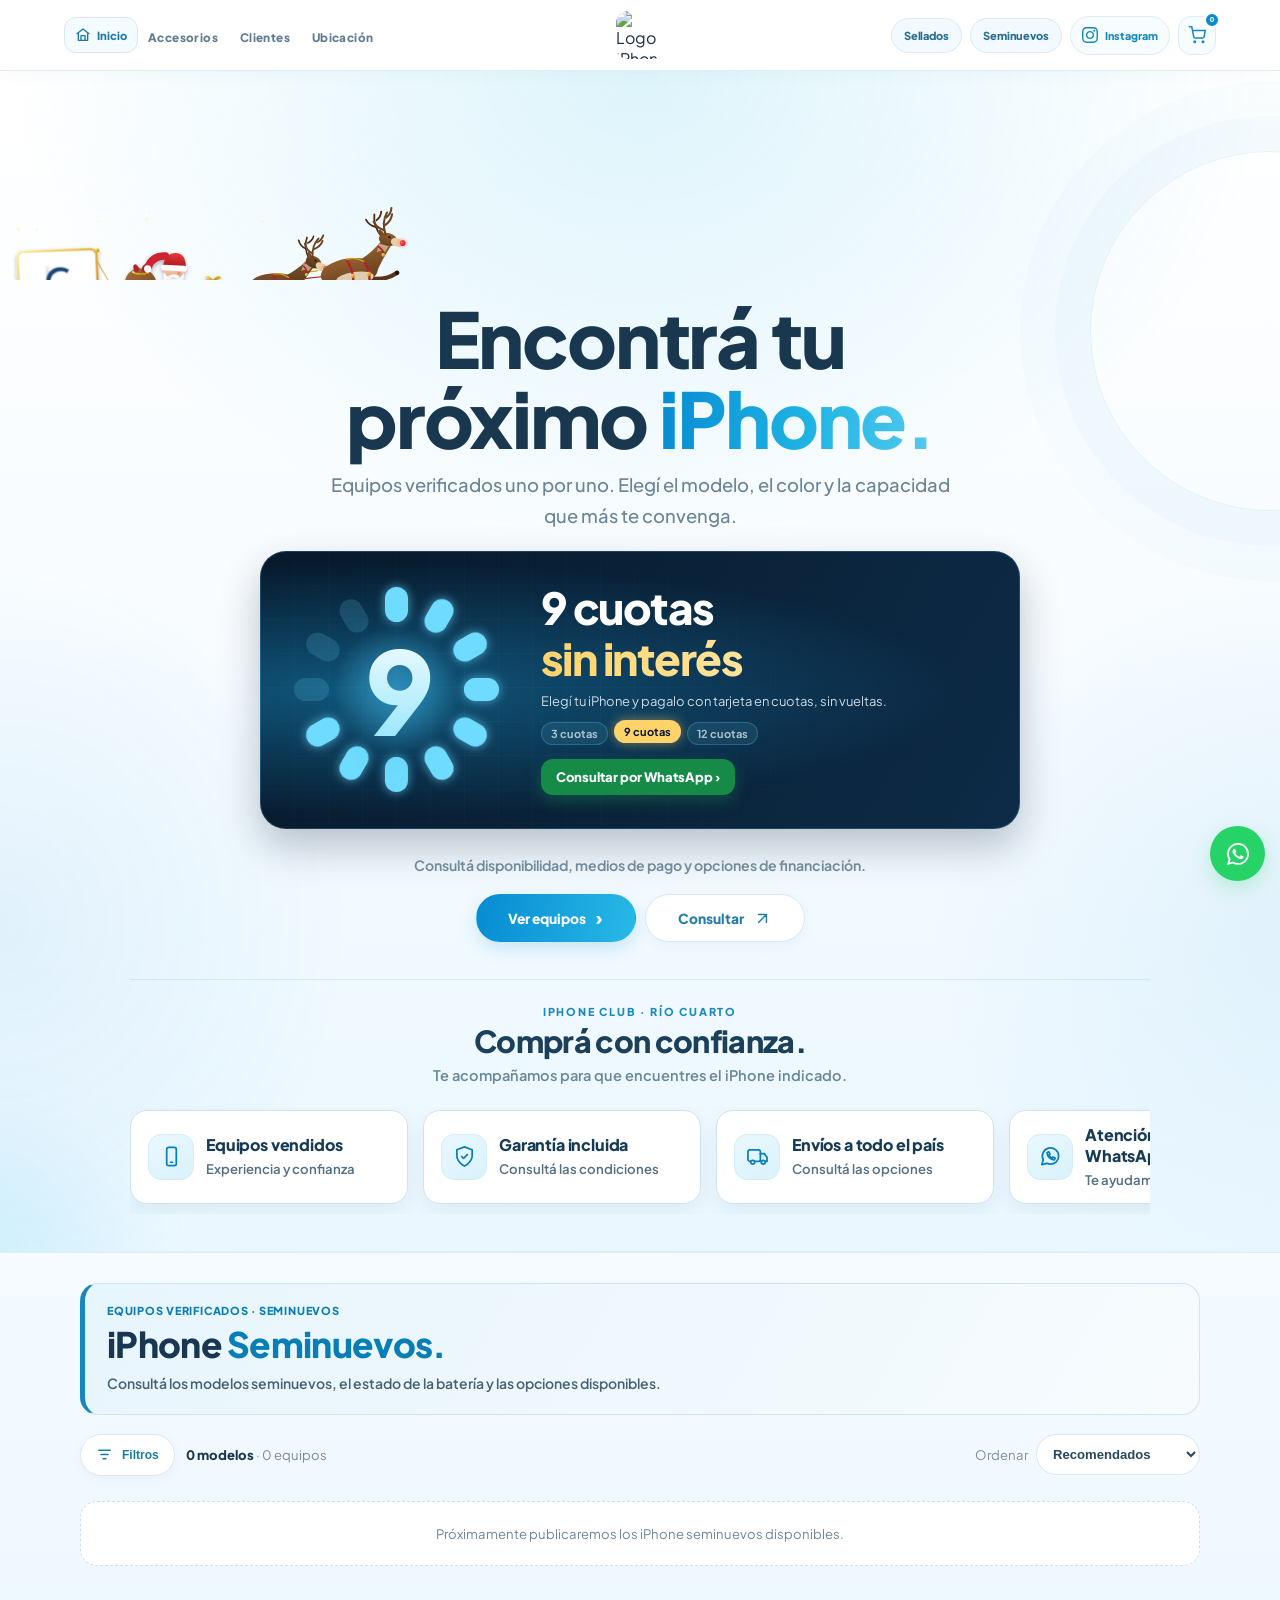
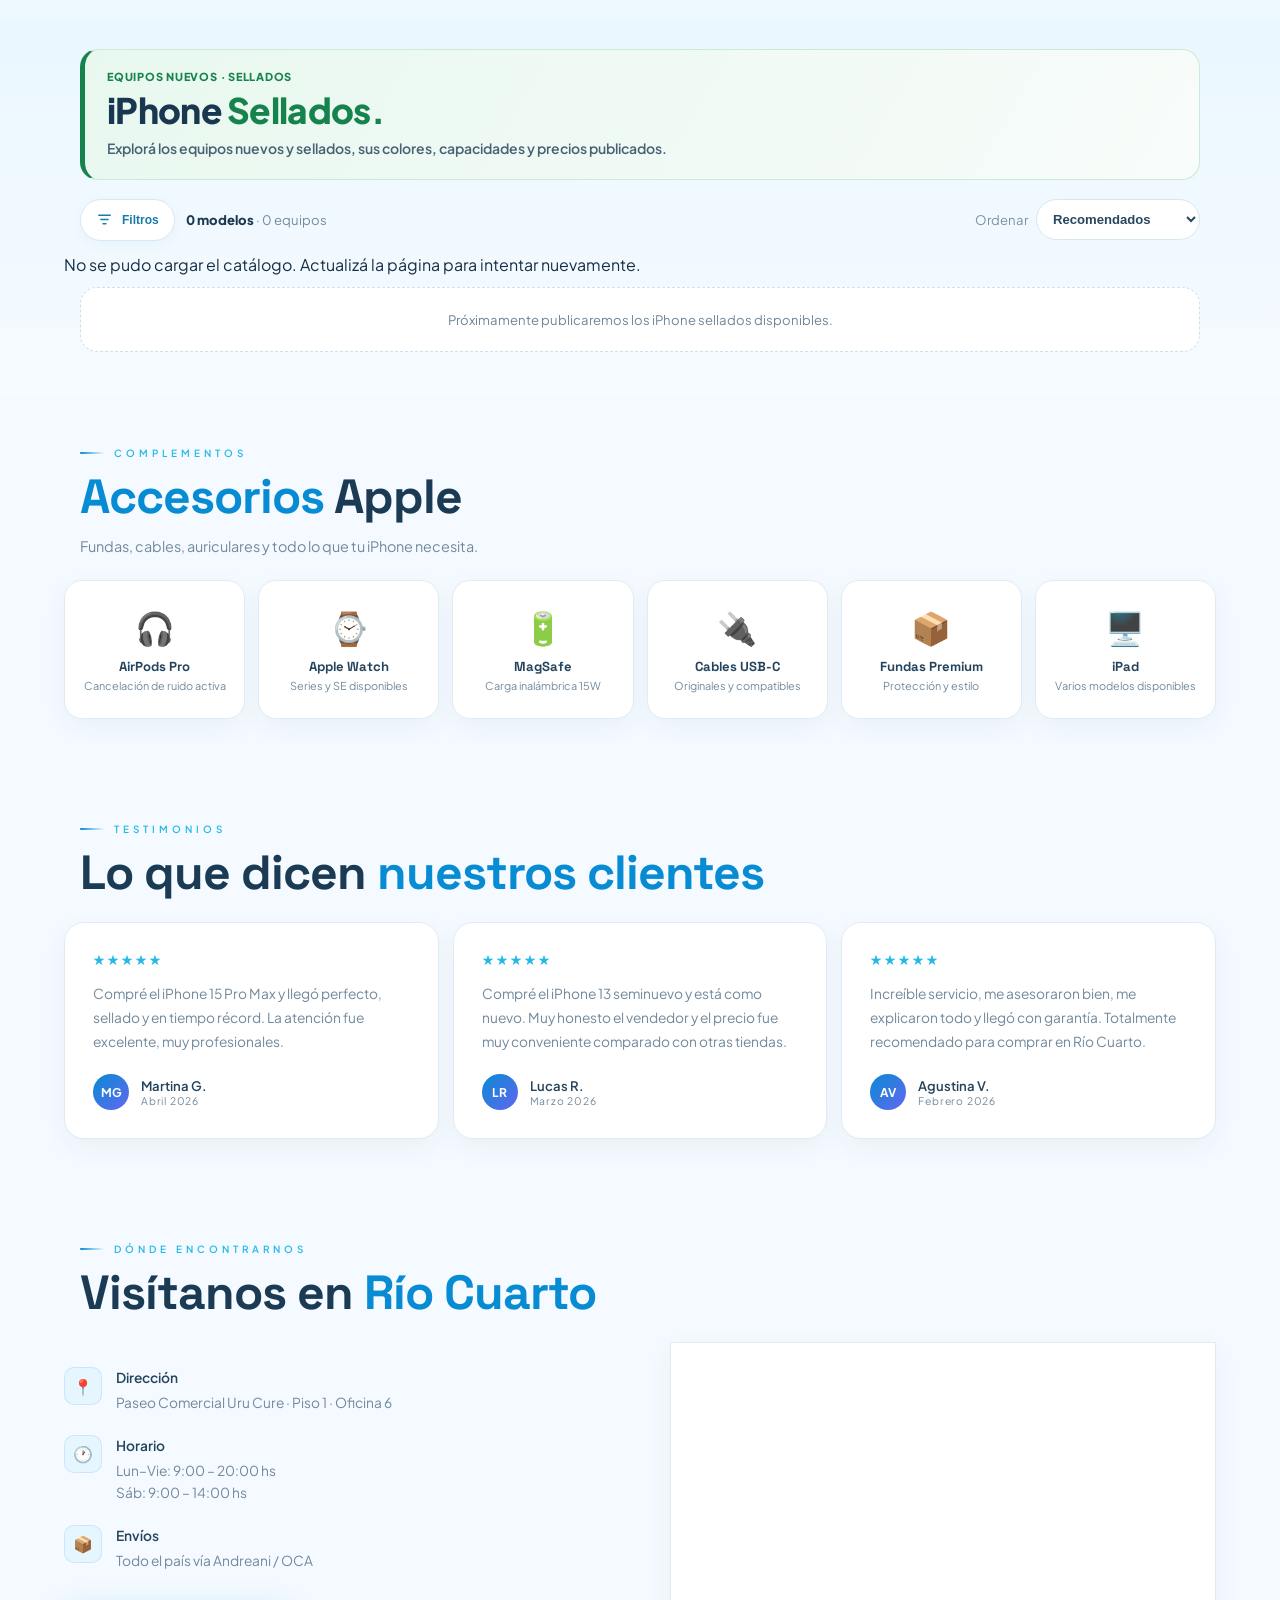
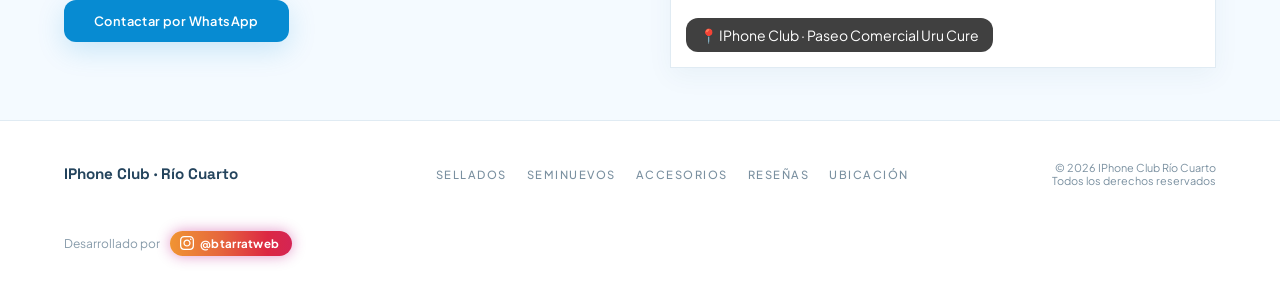
==== commit f071a000: "Actualizar versión del script de pagos para evitar caché" ====
--- a/index.html
+++ b/index.html
@@ -4311,7 +4311,7 @@
 }
 loadCatalogFromSupabase();
 </script>
-<script src="payment-sheet.js?v=20261124-5"></script>
+<script src="payment-sheet.js?v=20261127-1"></script>
 <script>
 (function(){
  const promo=document.querySelector('.rc-finance');if(!promo)return;
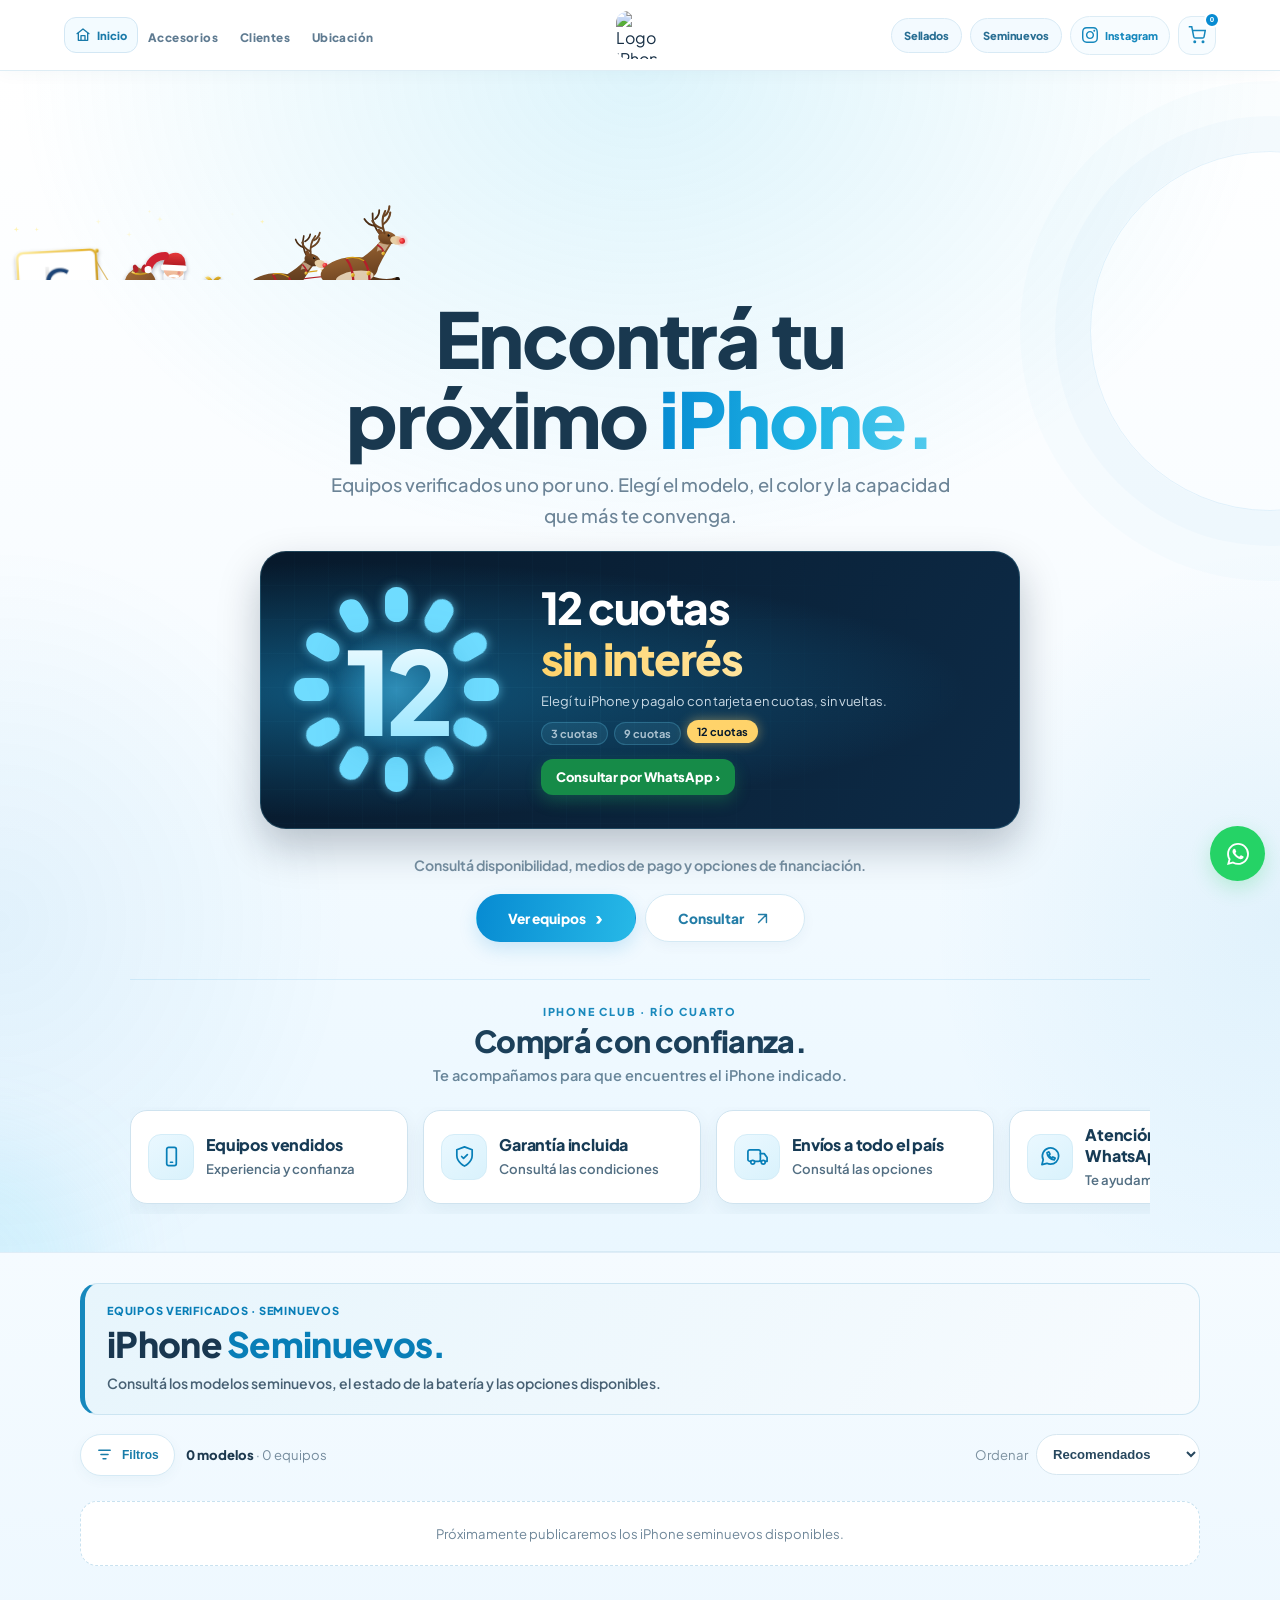
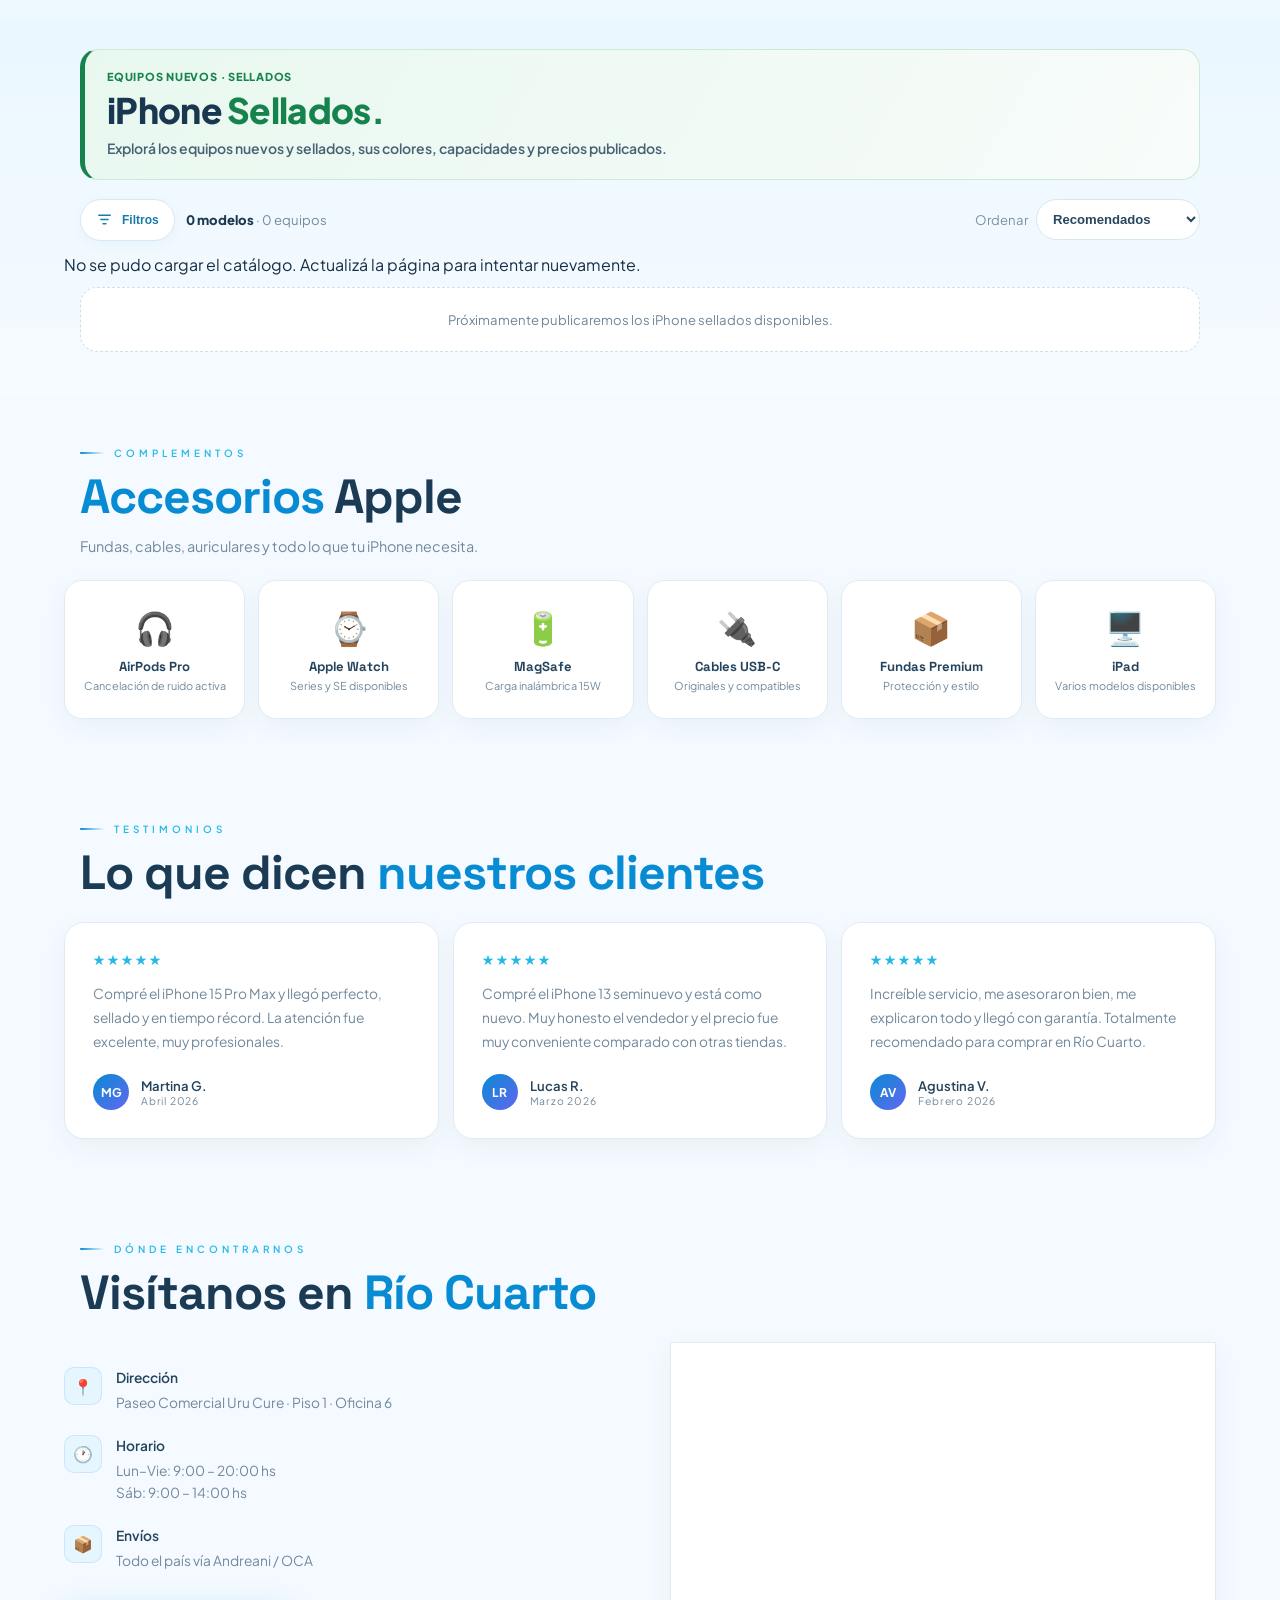
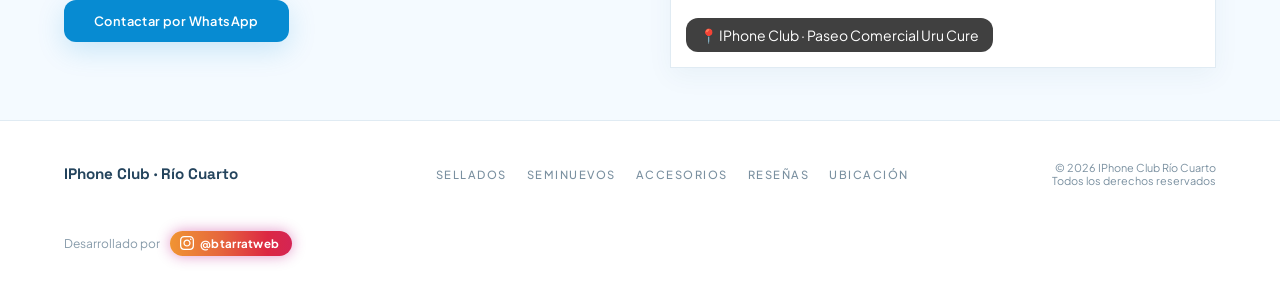
==== commit 3261330a: "Calculate catalog ARS from live blue sell rate plus 15" ====
--- a/index.html
+++ b/index.html
@@ -3114,7 +3114,9 @@
 
 // ── STATE ──
 let cart=JSON.parse(localStorage.getItem('cart_rc')||'[]');
-let dolarBlue=1425;
+let dolarBlue=0;
+try{const saved=JSON.parse(localStorage.getItem('rc_blue_venta')||'null');if(Number(saved?.venta)>0)dolarBlue=Number(saved.venta)+15;}catch(e){}
+function catalogPrice(p){const usd=Number(p?.usd)||0;return usd>0&&dolarBlue>0?Math.round(usd*dolarBlue):Number(p?.price)||0;}
 let hiddenIds=new Set();
 let customProducts={};
 let customProductGroups={};
@@ -3175,7 +3177,7 @@
 }
 
 function getCatalogVariantPrice(p){
-  const ars=Number(p?.price)||0;
+  const ars=catalogPrice(p);
   return ars>0?ars:(Number(p?.usd)||0);
 }
 
@@ -3426,7 +3428,7 @@
     }
   }
 
-  const pricePesos=Number(variant.price)||0;
+  const pricePesos=catalogPrice(variant);
   const usd=Number(variant.usd)||0;
   const price=card.querySelector('.prod-price');
   const usdNode=card.querySelector('.prod-usd');
@@ -3613,10 +3615,8 @@
 }
 // ── DÓLAR ──
 async function fetchDolar(){
-  try{const r=await fetch('https://dolarapi.com/v1/dolares/blue');const d=await r.json();dolarBlue=d.venta+25;}catch(e){dolarBlue=1425;}
-  document.querySelectorAll('.prod-price[data-usd]').forEach(el=>{el.textContent=money(Number(el.dataset.usd)*dolarBlue)});
-}
-fetchDolar();
+  try{const r=await fetch('https://dolarapi.com/v1/dolares/blue',{cache:'no-store'});if(!r.ok)throw new Error('HTTP '+r.status);const d=await r.json();const venta=Number(d.venta);if(!Number.isFinite(venta)||venta<=0)throw new Error('Cotización inválida');const next=venta+15;const changed=next!==dolarBlue;dolarBlue=next;try{localStorage.setItem('rc_blue_venta',JSON.stringify({venta,updatedAt:d.fechaActualizacion}));}catch(e){}if(changed&&Object.keys(customProducts).length)renderCustomCards();}catch(e){console.warn('No se pudo actualizar el dólar blue; se conserva la última cotización válida.',e);}
+}
 setInterval(fetchDolar,300000);
 
 // ── HELPERS ──
@@ -3703,7 +3703,7 @@
 }
 
 function getDetailPrice(p){
-  return Number(p?.price)>0?Math.round(Number(p.price)):0;
+  return Math.round(catalogPrice(p));
 }
 
 function getDetailStockLabel(p){
@@ -4310,8 +4310,9 @@
   window.setTimeout(startInitialEntrance,550);
 }
 loadCatalogFromSupabase();
+fetchDolar();
 </script>
-<script src="payment-sheet.js?v=20261127-1"></script>
+<script src="payment-sheet.js?v=20261127-2"></script>
 <script>
 (function(){
  const promo=document.querySelector('.rc-finance');if(!promo)return;
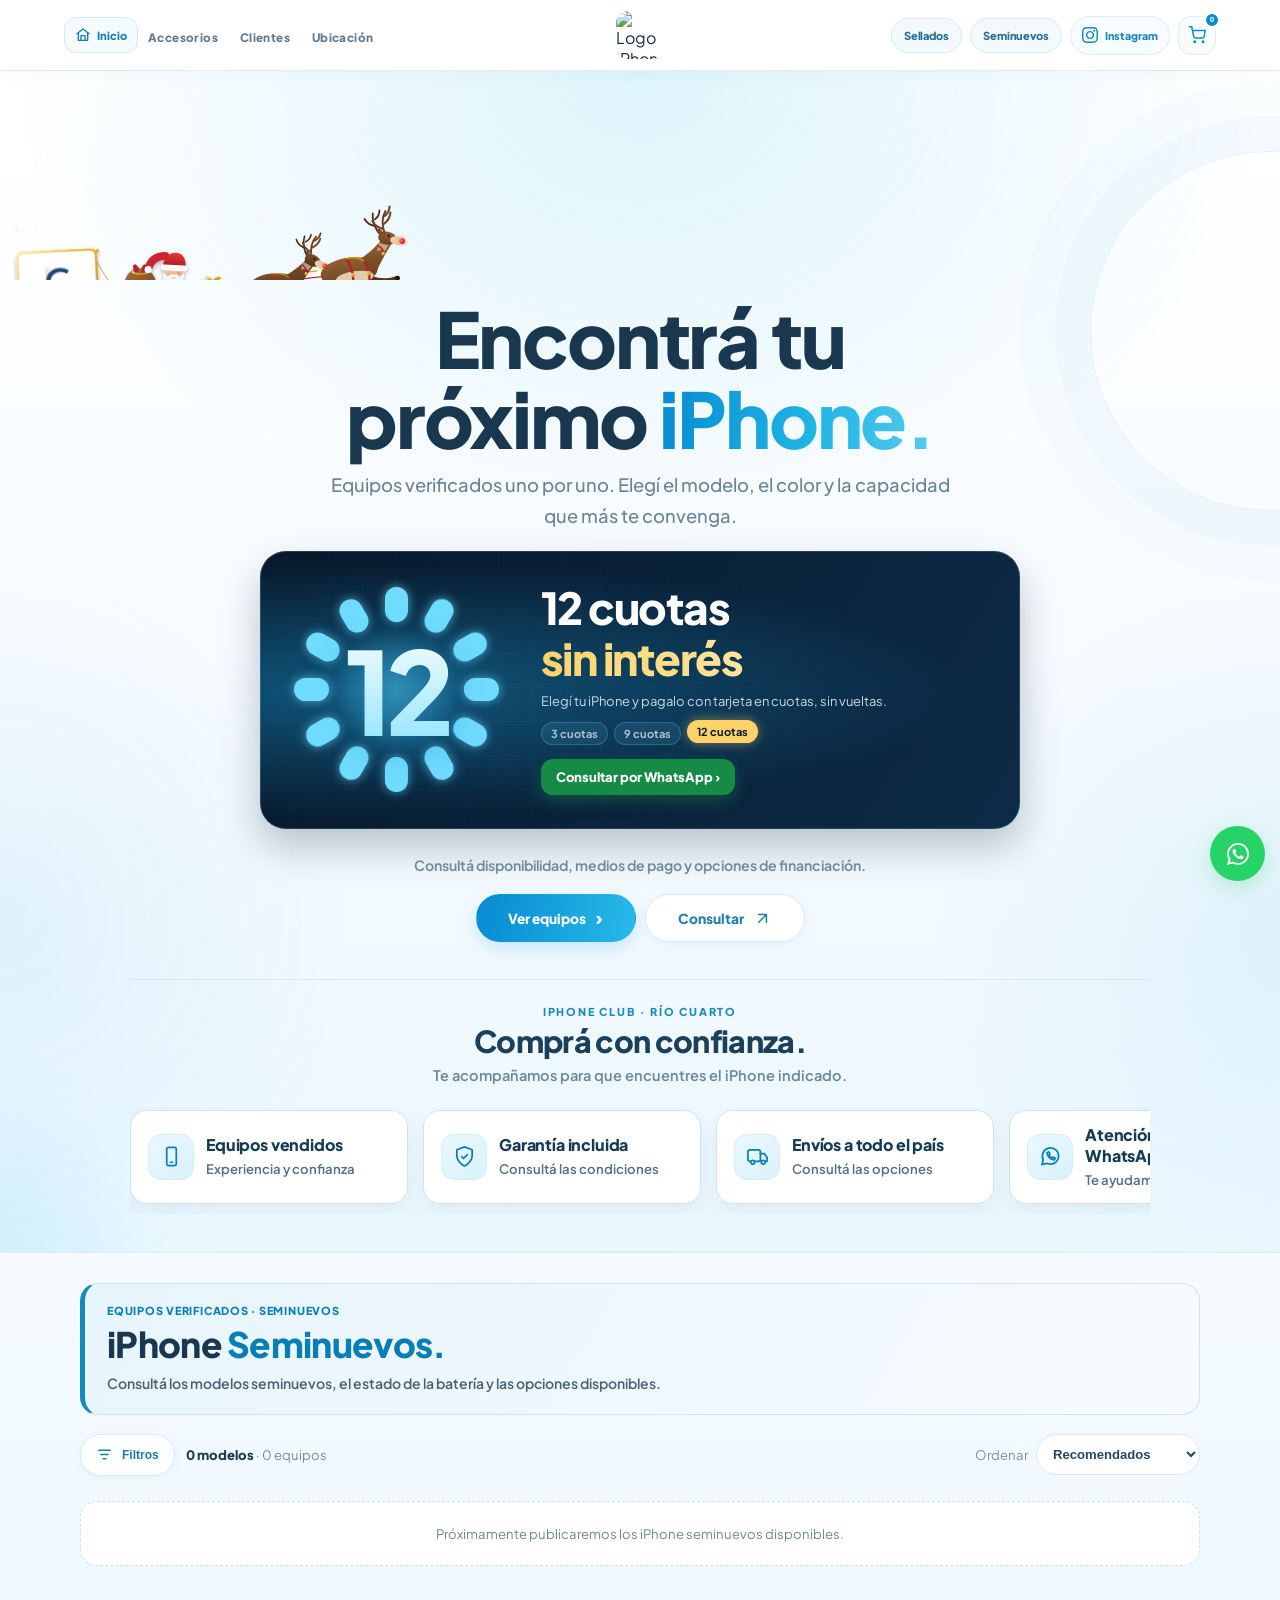
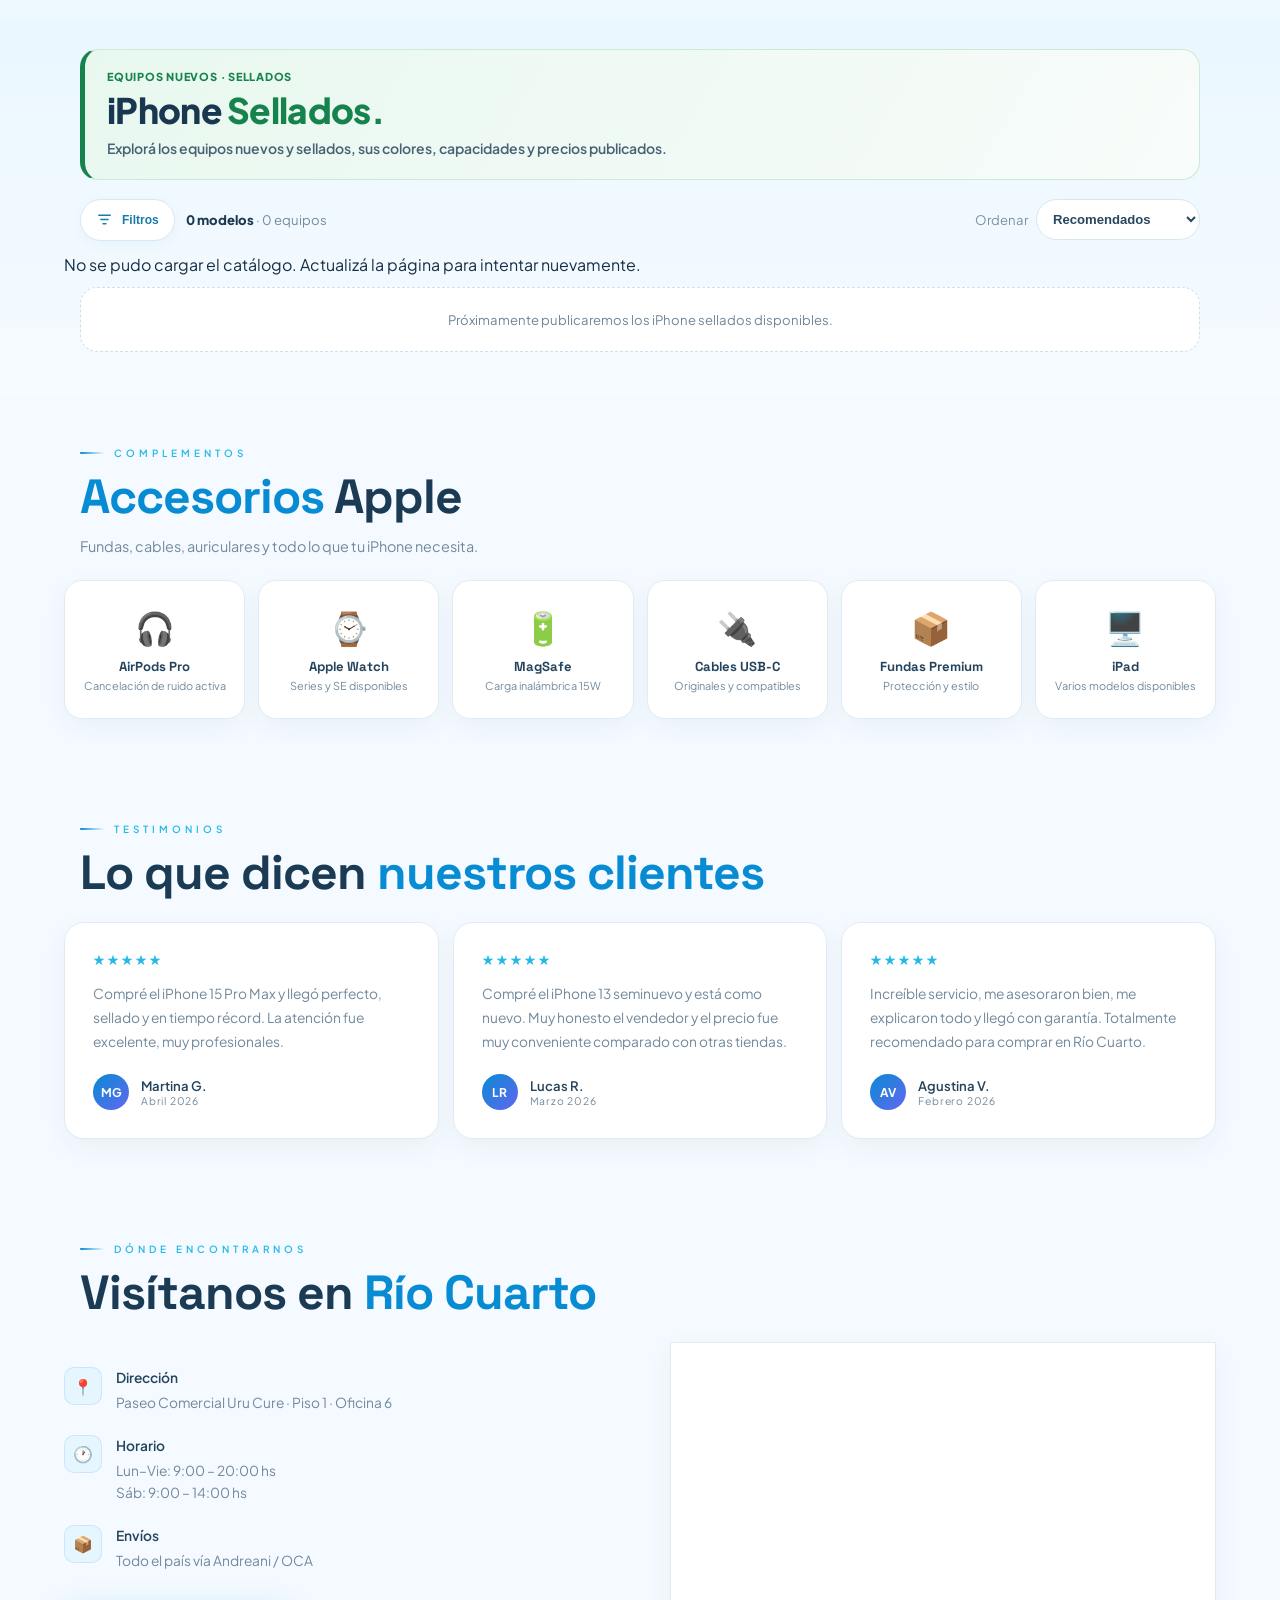
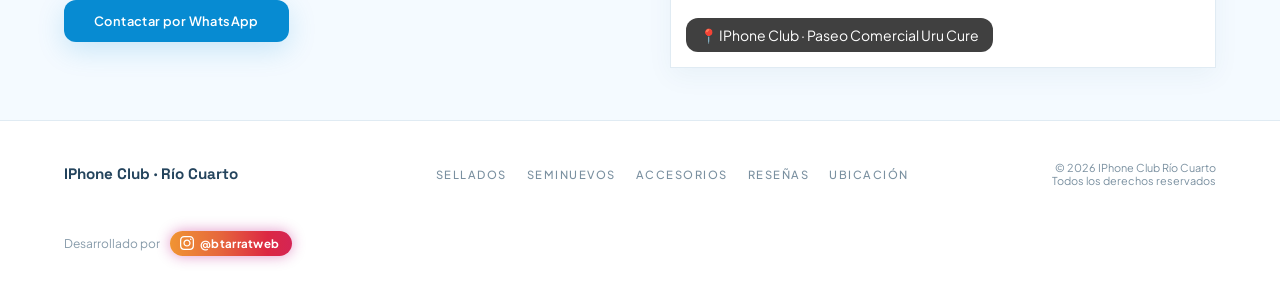
==== commit 14858fbc: "Group catalog by canonical iPhone model and limit visible gallery to three phones" ====
--- a/index.html
+++ b/index.html
@@ -3128,7 +3128,7 @@
   localStorage.removeItem('products_cache');
   try{
     const fields='id,external_id,category,name,model,storage,color,battery_percent,condition_notes,price_usd,price_ars,stock,image_url,description,specifications,benefits,is_active,sort_order';
-    const url=SUPABASE_URL+'/rest/v1/catalog_products?select='+encodeURIComponent(fields)+'&is_active=eq.true&order=sort_order.asc,created_at.desc';
+    const url=SUPABASE_URL+'/rest/v1/catalog_products?select='+encodeURIComponent(fields)+'&is_active=eq.true&order=sort_order.asc,created_at.asc';
     const response=await fetch(url,{headers:{'apikey':SUPABASE_PUBLISHABLE_KEY,'Accept':'application/json'},cache:'no-store'});
     if(!response.ok)throw new Error('Supabase: error HTTP '+response.status);
     const rows=await response.json();
@@ -3169,6 +3169,14 @@
   }
 }
 
+function getCanonicalCatalogModel(p){
+  const raw=String(p?.model||p?.name||'iPhone').trim();
+  const match=raw.match(/\biphone\s*(\d{1,2})(?!\d)\s*(pro\s*max|pro|plus|max|mini|air|e\b)?/i);
+  if(!match)return raw;
+  const suffix=(match[2]||'').toLowerCase().replace(/\s+/g,'');
+  const labels={promax:' Pro Max',pro:' Pro',plus:' Plus',max:' Max',mini:' mini',air:' Air',e:'e'};
+  return 'iPhone '+match[1]+(labels[suffix]||'');
+}
 function getCatalogModelClass(name){
   const match=String(name||'').match(/iphone\s*(\d+)(?:\s*(pro\s*max|pro|max|plus))?/i);
   if(!match)return 'other';
@@ -3353,14 +3361,19 @@
   if(selectedTile)others.splice(Math.floor(others.length/2),0,selectedTile);
   const strip=wrap?.querySelector('.variant-photo-strip');
   if(strip&&selectedTile&&tiles.length>1){
-    const rest=tiles.filter(tile=>tile!==selectedTile);
+    const rest=tiles.filter(tile=>tile!==selectedTile).sort((a,b)=>Number(a.dataset.galleryOrder)-Number(b.dataset.galleryOrder));
+    const visible=new Set([selectedTile,...rest.slice(0,2)]);
+    tiles.forEach(tile=>{tile.style.setProperty('display',visible.has(tile)?'':'none',visible.has(tile)?'':'important');});
+    strip.style.setProperty('--phone-count',String(visible.size));
     const left=document.createElement('div');left.className='gallery-side';
     const center=document.createElement('div');center.className='gallery-center';
     const right=document.createElement('div');right.className='gallery-side';
-    const split=Math.ceil(rest.length/2);
-    rest.slice(0,split).forEach(tile=>left.appendChild(tile));
+    const shown=rest.slice(0,2);
+    const split=Math.ceil(shown.length/2);
+    shown.slice(0,split).forEach(tile=>left.appendChild(tile));
     center.appendChild(selectedTile);
-    rest.slice(split).forEach(tile=>right.appendChild(tile));
+    shown.slice(split).forEach(tile=>right.appendChild(tile));
+    rest.slice(2).forEach(tile=>right.appendChild(tile));
     strip.replaceChildren(left,center,right);
   }
   tiles.forEach(tile=>{
@@ -3467,7 +3480,7 @@
   Object.values(customProducts).forEach(product=>{
     if(!product||!product.id||hiddenIds.has(product.id))return;
     const category=product.category||'seminuevo';
-    const modelName=String(product.model||product.name||'iPhone').trim();
+    const modelName=getCanonicalCatalogModel(product);
     const groupKey=category+'::'+modelName.toLocaleLowerCase('es');
     if(!grouped.has(groupKey)){
       grouped.set(groupKey,{
@@ -3526,11 +3539,13 @@
       if(url&&!photoItems.has(key))photoItems.set(key,{url,color,variant:v});
     });
     const items=[...photoItems.values()];
-    photoGallery.style.setProperty('--phone-count',String(items.length));
-    items.forEach(item=>{
+    photoGallery.style.setProperty('--phone-count',String(Math.min(items.length,3)));
+    items.forEach((item,photoIndex)=>{
       const tile=document.createElement('button');
       tile.type='button';
       tile.className='variant-photo-item';
+      tile.dataset.galleryOrder=String(photoIndex);
+      if(photoIndex>=3)tile.style.setProperty('display','none','important');
       tile.setAttribute('aria-label','Ver color '+item.color);
       const tileImage=document.createElement('img');
       tileImage.src=item.url;
@@ -3692,11 +3707,11 @@
 
 function getDetailRelatedProducts(p){
   const meta=getDetailMeta(p);
-  const name=String(p?.name||'').trim().toLowerCase();
+  const name=getCanonicalCatalogModel(p).toLowerCase();
   if(!name||!meta.color)return [{id:p.id||'',p}];
   return getDetailProductEntries().filter(item=>{
     const other=getDetailMeta(item.p);
-    return String(item.p.name||'').trim().toLowerCase()===name
+    return getCanonicalCatalogModel(item.p).toLowerCase()===name
       && other.color.toLowerCase()===meta.color.toLowerCase()
       && other.isSealed===meta.isSealed;
   });
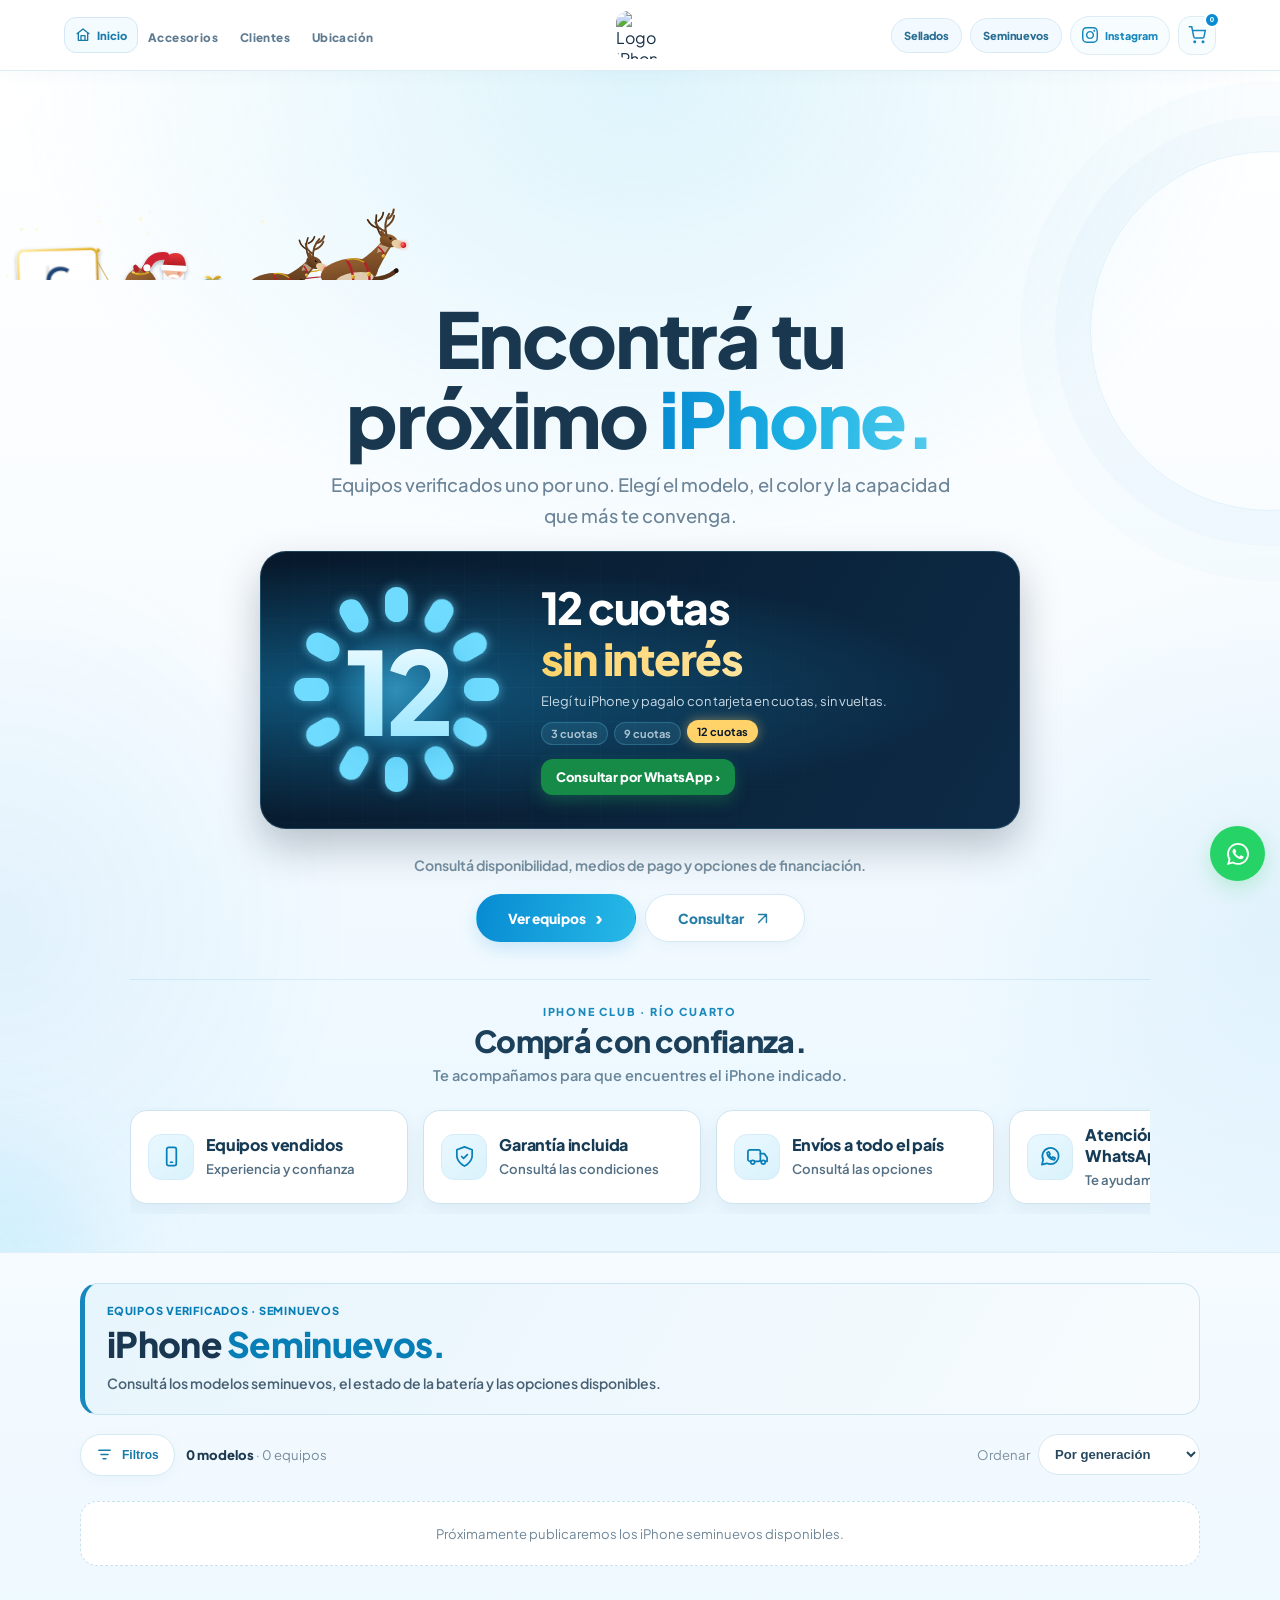
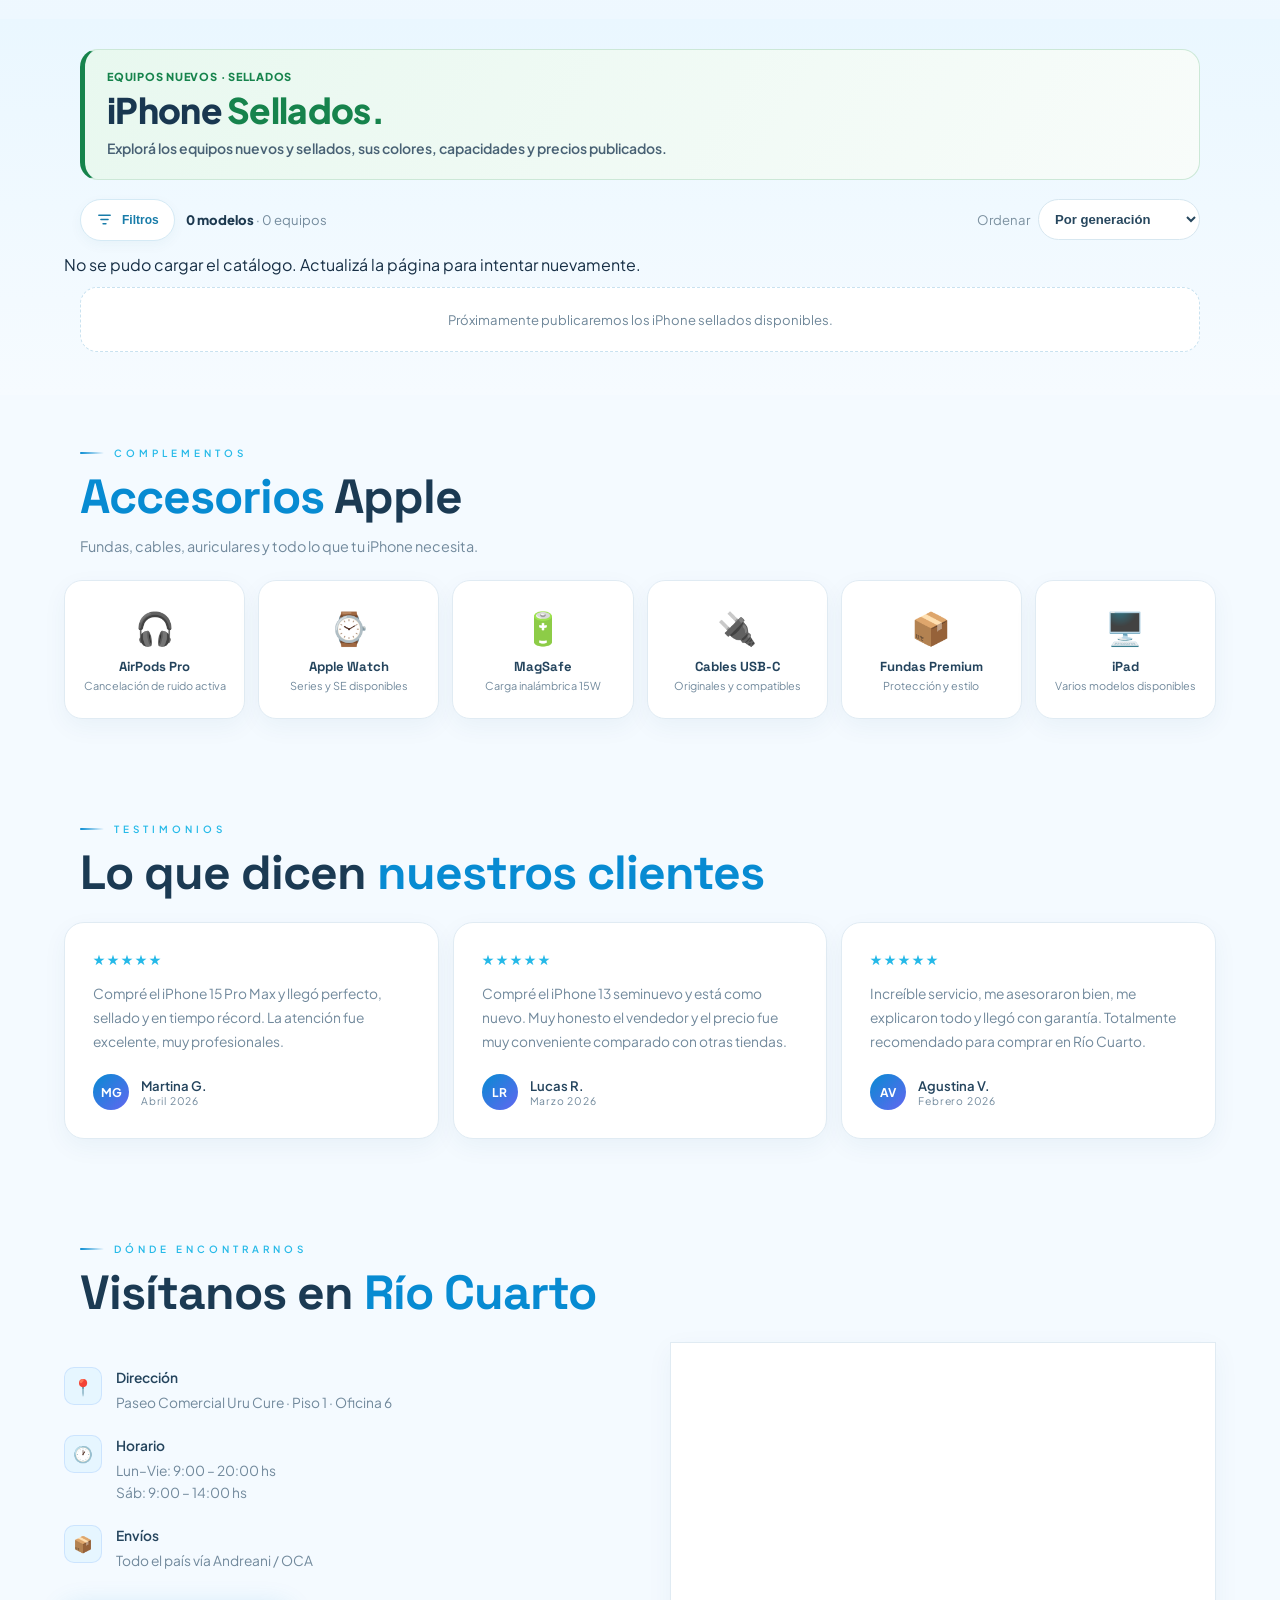
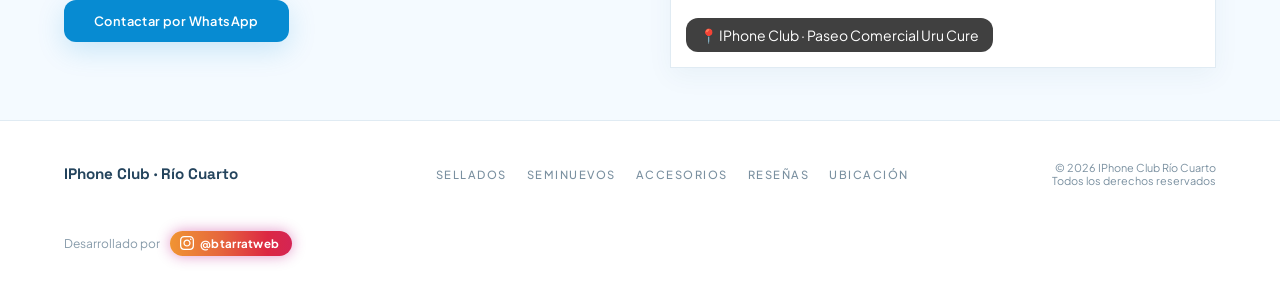
==== commit d71b7385: "Sort catalog numerically by iPhone generation and model variant" ====
--- a/index.html
+++ b/index.html
@@ -2875,7 +2875,7 @@
       </button>
       <div class="catalog-count"><strong id="usedModelCount">— modelos</strong><span> · </span><span id="usedItemCount">— equipos</span></div>
     </div>
-    <div class="catalog-sort"><span>Ordenar</span><select id="usedSort" aria-label="Ordenar seminuevos"><option value="recommended">Recomendados</option><option value="price-low">Precio menor</option><option value="price-high">Precio mayor</option><option value="model">Modelo A-Z</option></select></div>
+    <div class="catalog-sort"><span>Ordenar</span><select id="usedSort" aria-label="Ordenar seminuevos"><option value="recommended">Por generación</option><option value="price-low">Precio menor</option><option value="price-high">Precio mayor</option><option value="model">Modelo A-Z</option></select></div>
   </div>
 
   <div class="used-grid" id="usedGrid"></div>
@@ -2893,7 +2893,7 @@
       </button>
       <div class="catalog-count"><strong id="sealedModelCount">— modelos</strong><span> · </span><span id="sealedItemCount">— equipos</span></div>
     </div>
-    <div class="catalog-sort"><span>Ordenar</span><select id="sealedSort" aria-label="Ordenar sellados"><option value="recommended">Recomendados</option><option value="price-low">Precio menor</option><option value="price-high">Precio mayor</option><option value="model">Modelo A-Z</option></select></div>
+    <div class="catalog-sort"><span>Ordenar</span><select id="sealedSort" aria-label="Ordenar sellados"><option value="recommended">Por generación</option><option value="price-low">Precio menor</option><option value="price-high">Precio mayor</option><option value="model">Modelo A-Z</option></select></div>
   </div>
 
 <div class="filter-sheet-overlay" id="filterSheetOverlay" aria-hidden="true">
@@ -3493,7 +3493,7 @@
     group.sortOrder=Math.min(group.sortOrder||Number(product.sortOrder)||0,Number(product.sortOrder)||0);
   });
 
-  const groups=[...grouped.values()].sort((a,b)=>a.sortOrder-b.sortOrder||a.modelName.localeCompare(b.modelName,'es',{numeric:true}));
+  const groups=[...grouped.values()].sort((a,b)=>compareCatalogModels(a.modelName,b.modelName)||a.sortOrder-b.sortOrder);
   groups.forEach((group,index)=>{
     group.variants.sort((a,b)=>(Number(a.sortOrder)||0)-(Number(b.sortOrder)||0));
     customProductGroups[group.id]=group;
@@ -4131,6 +4131,16 @@
   if(section)section.scrollIntoView({behavior:'smooth',block:'start'});
 }
 
+function compareCatalogModels(a,b){
+  const parse=name=>{
+    const m=String(name||'').match(/iphone\s*(\d+)\s*(.*)/i);
+    const suffix=(m?.[2]||'').toLowerCase().replace(/\s+/g,'');
+    const ranks={'':0,mini:1,e:2,plus:3,air:4,pro:5,promax:6,max:7};
+    return [m?Number(m[1]):Infinity,ranks[suffix]??8];
+  };
+  const x=parse(a),y=parse(b);
+  return (x[0]-y[0])||(x[1]-y[1])||String(a||'').localeCompare(String(b||''),'es',{numeric:true});
+}
 function sortCatalogGrid(gridId,mode){
   const grid=document.getElementById(gridId);
   if(!grid)return;
@@ -4138,8 +4148,7 @@
   cards.sort((a,b)=>{
     if(mode==='price-low')return Number(a.dataset.price)-Number(b.dataset.price);
     if(mode==='price-high')return Number(b.dataset.price)-Number(a.dataset.price);
-    if(mode==='model')return (a.dataset.modelName||'').localeCompare(b.dataset.modelName||'','es');
-    return Number(a.dataset.order)-Number(b.dataset.order);
+    return compareCatalogModels(a.dataset.modelName,b.dataset.modelName)||Number(a.dataset.order)-Number(b.dataset.order);
   });
   cards.forEach(card=>grid.appendChild(card));
 }
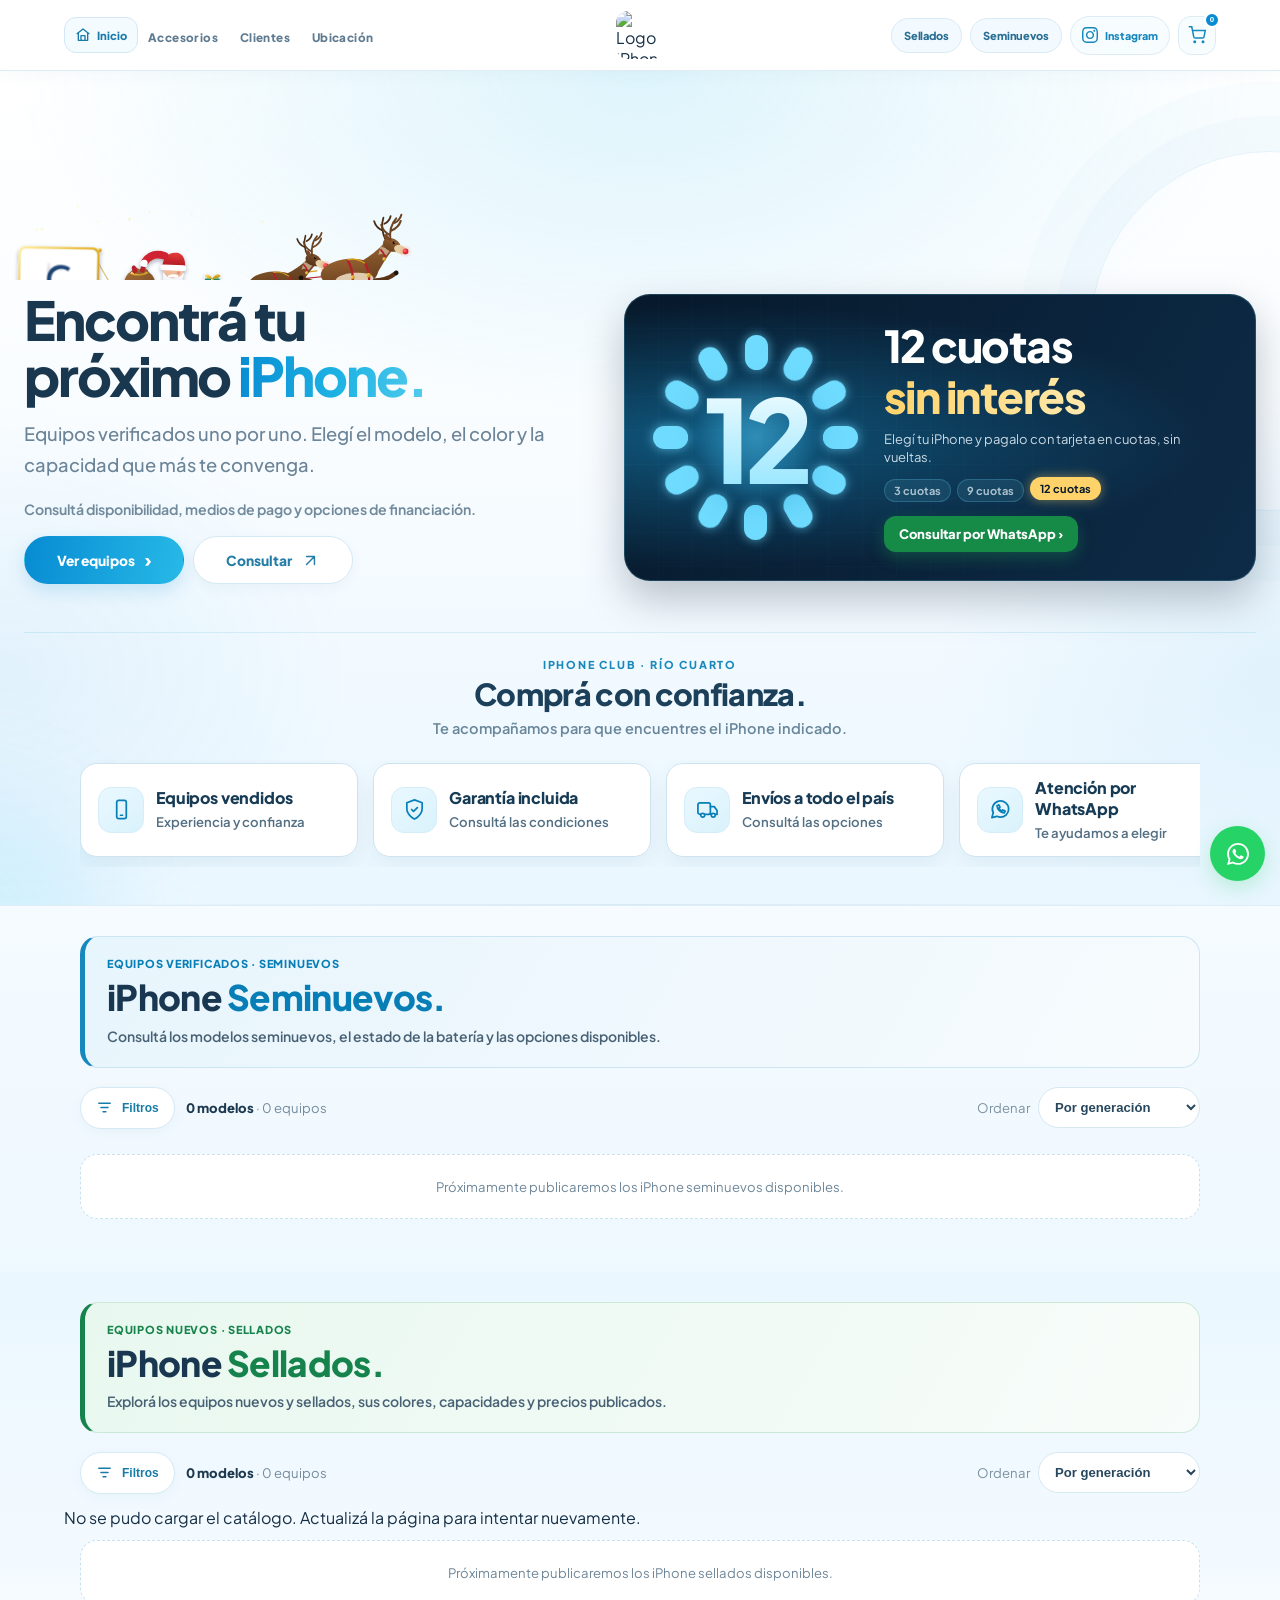
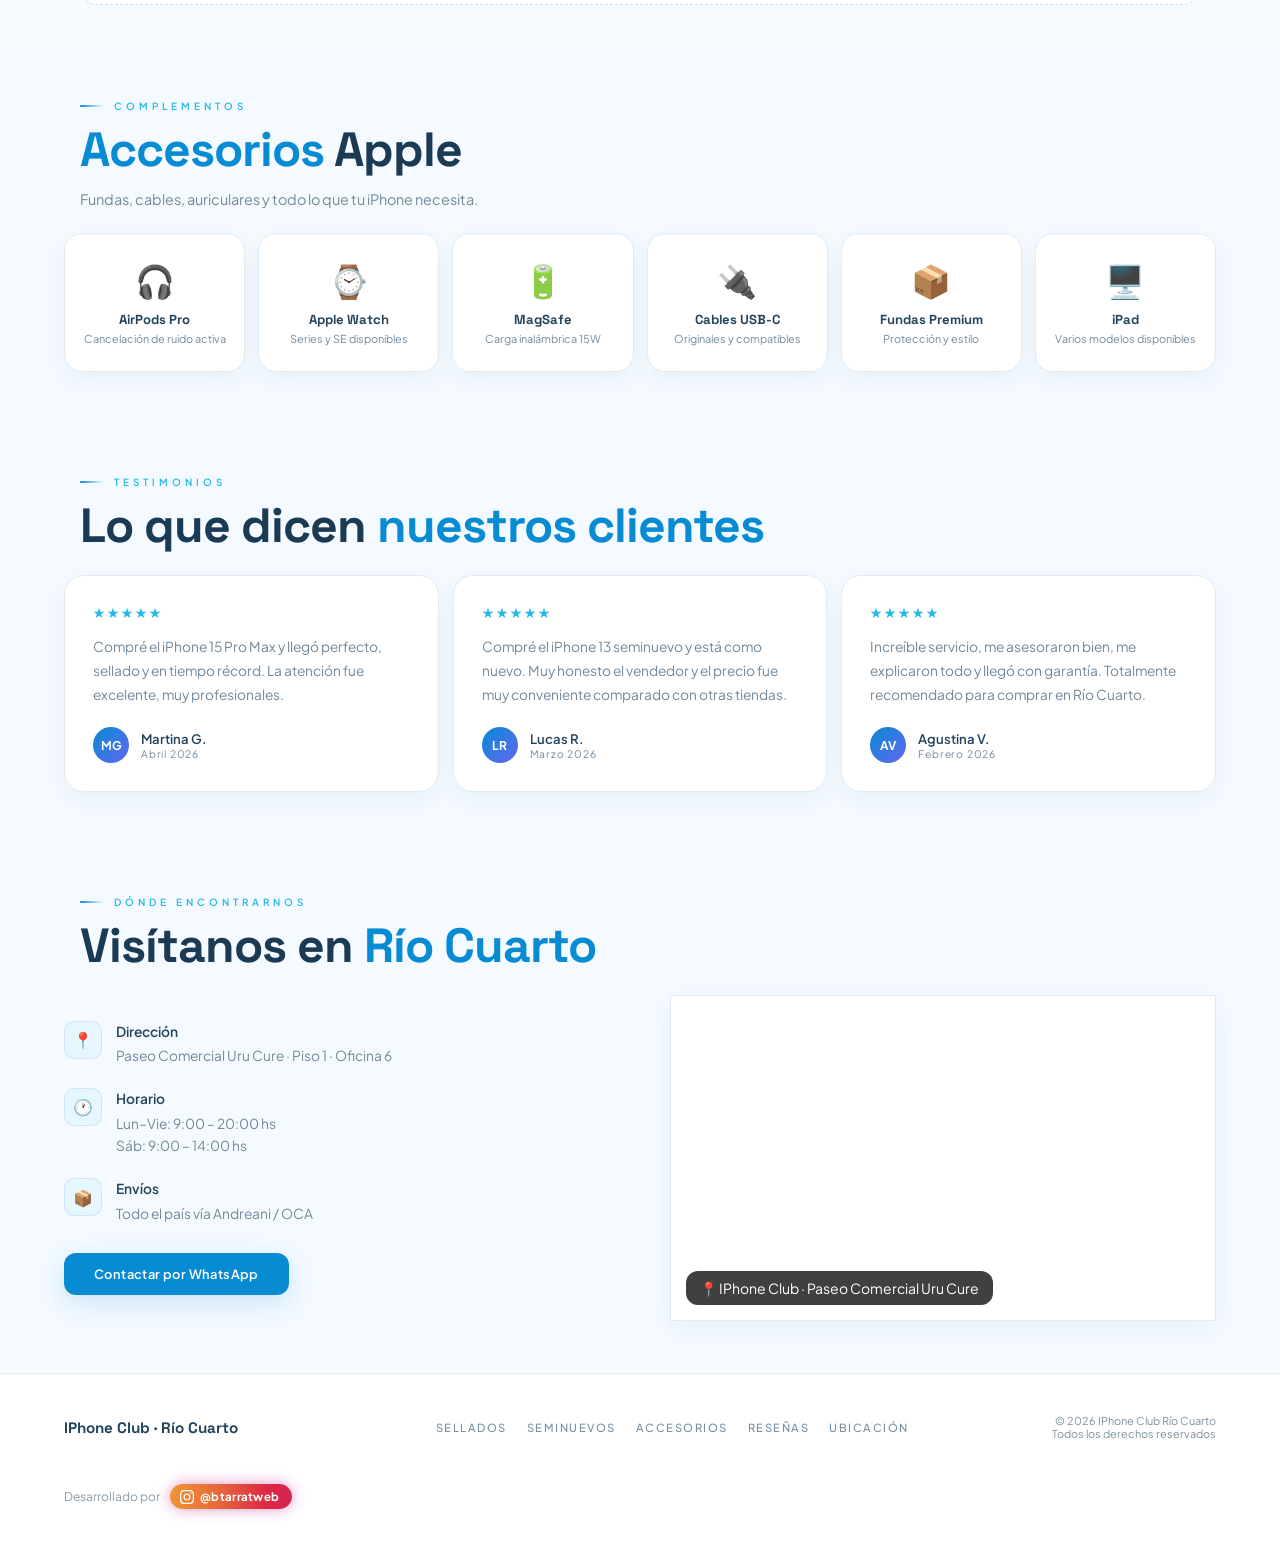
==== commit 082a50e8: "Split desktop hero into headline and financing columns" ====
--- a/index.html
+++ b/index.html
@@ -2760,6 +2760,17 @@
 .rc-card-gift span{font-family:inherit;font-size:12px;font-weight:700;letter-spacing:.01em}
 @media(max-width:700px){.rc-card-gift span{font-size:10px;line-height:1.35}.rc-card-gift strong{font-size:9px}}
 </style><style>#installmentsBox .rc-detail-finance{font-size:clamp(18px,3vw,24px)!important;font-weight:850!important;line-height:1.25!important;color:#0875a6!important;margin:10px 0 0!important}</style>
+<style>
+@media(min-width:1024px){
+#storePage>.hero>.hero-inner{width:min(100%,1320px)!important;display:grid!important;grid-template-columns:minmax(0,1fr) minmax(0,1.15fr);column-gap:clamp(28px,4vw,64px);grid-template-rows:auto auto auto auto auto;align-items:center;text-align:left!important}
+#storePage>.hero>.hero-inner>.reference-title{grid-column:1;grid-row:1;align-self:end;margin:0 0 14px!important;font-size:clamp(2.8rem,4.2vw,4.5rem)!important;text-wrap:balance!important}
+#storePage>.hero>.hero-inner>.reference-copy{grid-column:1;grid-row:2;margin:0!important;max-width:560px!important}
+#storePage>.hero>.hero-inner>.rc-finance{grid-column:2;grid-row:1/5;width:100%;margin:0;align-self:center;gap:clamp(14px,2vw,32px);padding:clamp(18px,2.3vw,34px)}
+#storePage>.hero>.hero-inner>.hero-under{grid-column:1;grid-row:3;margin:18px 0 0!important}
+#storePage>.hero>.hero-inner>.hero-actions{grid-column:1;grid-row:4;justify-content:flex-start!important;margin:16px 0 0!important}
+#storePage>.hero>.hero-inner>.reference-trust{grid-column:1/-1;grid-row:5;text-align:center!important;margin-top:48px!important}
+}
+</style>
 </head>
 <body class="loading">
 
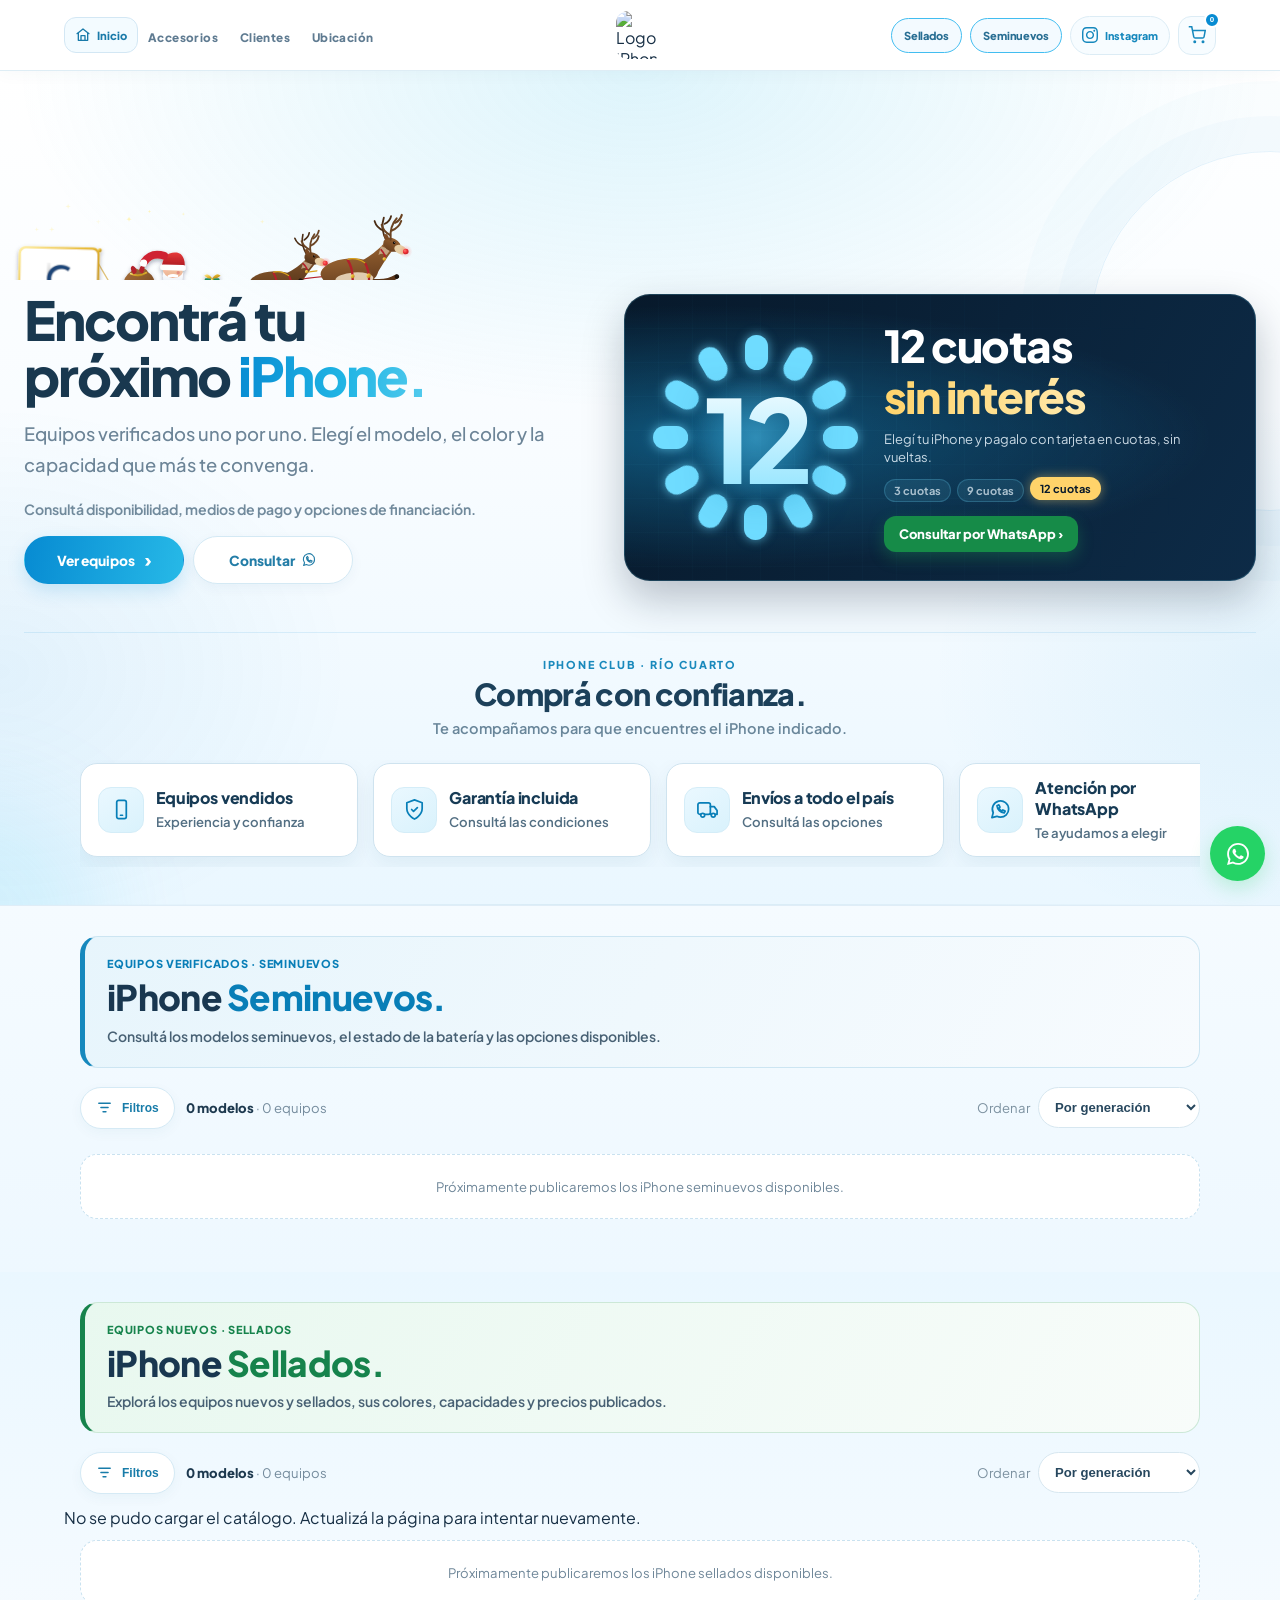
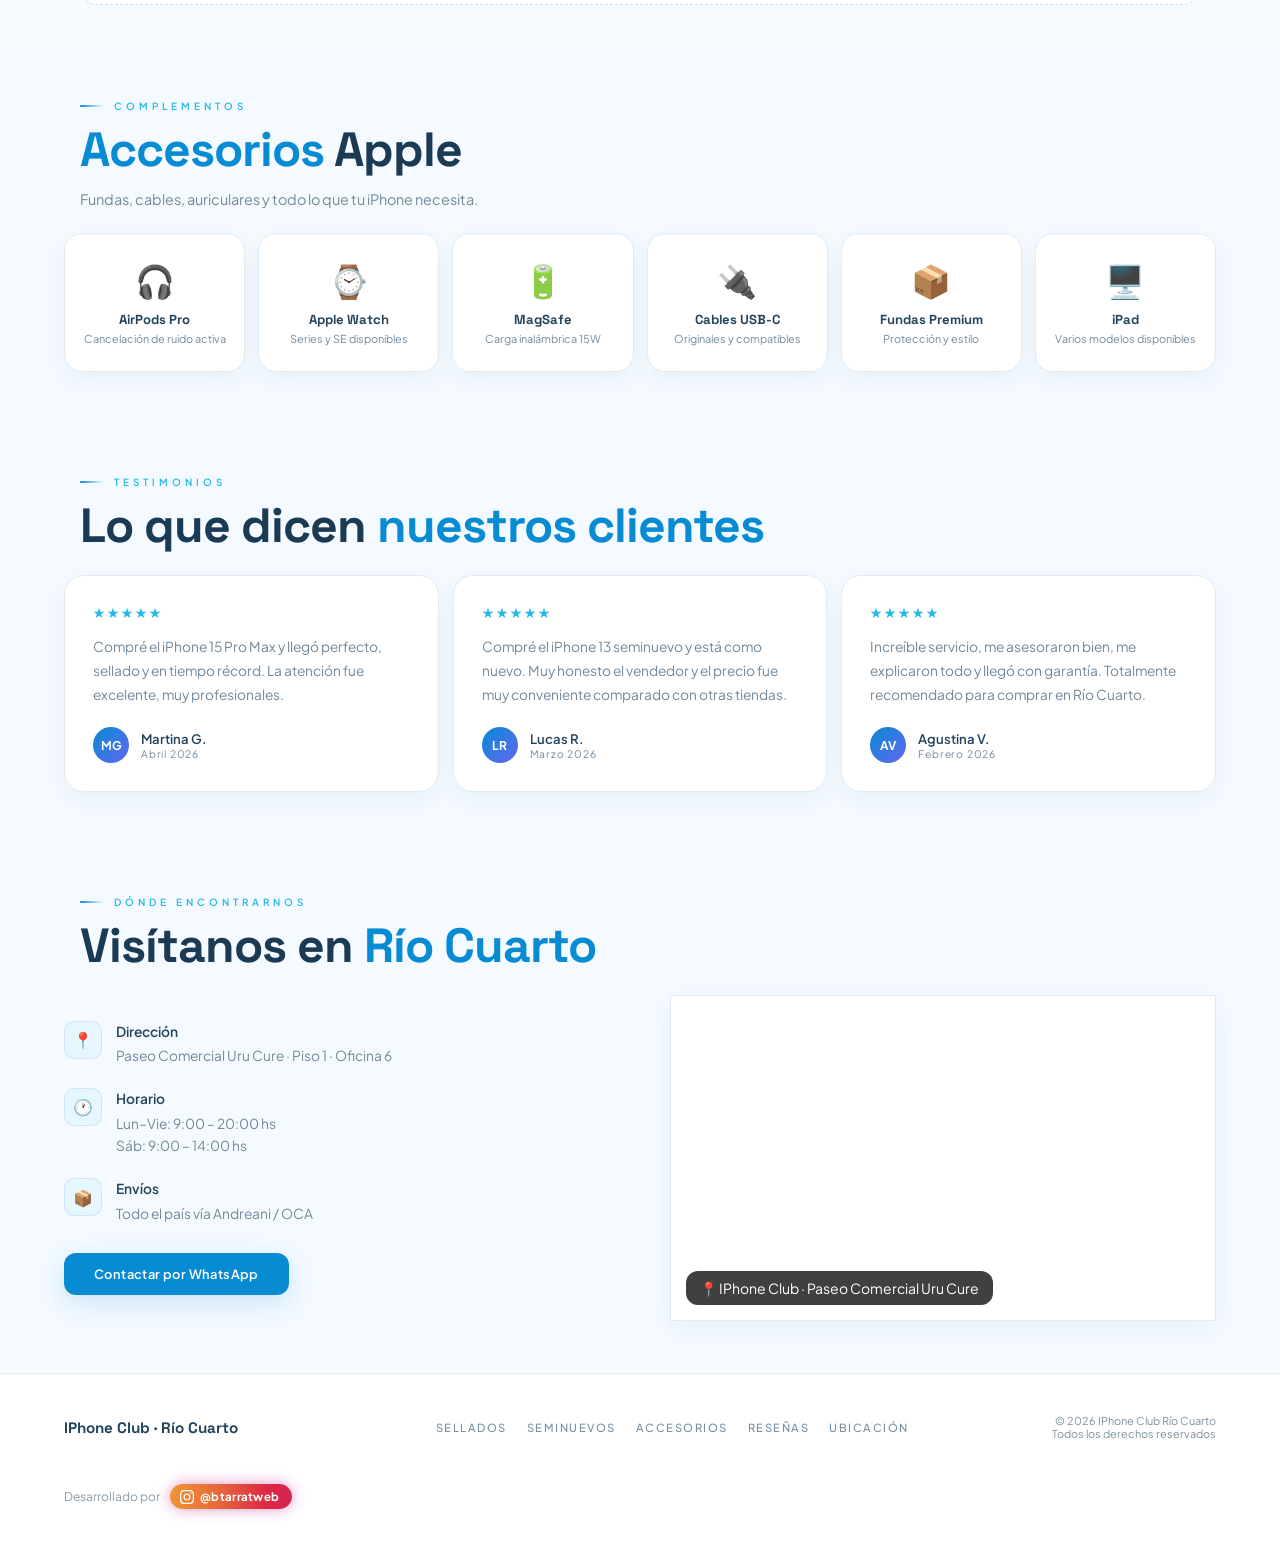
==== commit 41ef221b: "Add WhatsApp icons and animated cyan navigation outlines" ====
--- a/index.html
+++ b/index.html
@@ -2771,7 +2771,15 @@
 #storePage>.hero>.hero-inner>.reference-trust{grid-column:1/-1;grid-row:5;text-align:center!important;margin-top:48px!important}
 }
 </style>
-</head>
+<style>
+.rc-wa-icon{width:1.15em!important;height:1.15em!important;flex:none;vertical-align:middle}
+.reference-button-secondary,.prod-consult-btn{display:inline-flex!important;align-items:center!important;justify-content:center!important;gap:6px!important}
+nav .nav-right .nav-category{border:1px solid #42bdf0!important;animation:rc-nav-glow 2.8s ease-in-out infinite;position:relative}
+nav .nav-right .nav-category-used{animation-delay:1.4s}
+nav .nav-right .nav-category:hover,nav .nav-right .nav-category:focus-visible{border-color:#078bd2!important;box-shadow:0 0 0 3px #20b8f333,0 0 14px #20b8f366!important}
+@keyframes rc-nav-glow{0%,100%{box-shadow:0 0 0 0 #26b8ef00,0 0 5px #26b8ef22}50%{box-shadow:0 0 0 3px #26b8ef30,0 0 13px #26b8ef66}}
+@media(prefers-reduced-motion:reduce){nav .nav-right .nav-category{animation:none!important;box-shadow:0 0 5px #26b8ef44}}
+</style></head>
 <body class="loading">
 
 <div id="loaderScreen" role="status" aria-live="polite">
@@ -2839,7 +2847,7 @@
     <p class="hero-under hero-entry" style="--entry-delay:500ms">Consultá disponibilidad, medios de pago y opciones de financiación.</p>
     <div class="hero-actions hero-entry" style="--entry-delay:590ms">
       <a href="#seminuevos" class="reference-button" onclick="showPage('storePage')">Ver equipos <span>›</span></a>
-      <a href="https://wa.me/5493584015415" target="_blank" rel="noopener" class="reference-button reference-button-secondary">Consultar <span class="reference-action-icon"><svg viewBox="0 0 24 24" fill="none" stroke="currentColor" stroke-width="1.8" stroke-linecap="round" stroke-linejoin="round" aria-hidden="true" focusable="false"><path d="M7 17 17 7M7 7h10v10"/></svg></span></a>
+      <a href="https://wa.me/5493584015415" target="_blank" rel="noopener" class="reference-button reference-button-secondary">Consultar <svg class="rc-wa-icon" viewBox="0 0 24 24" fill="none" stroke="currentColor" stroke-width="1.7" stroke-linecap="round" stroke-linejoin="round" aria-hidden="true" focusable="false"><path d="M20.5 11.5a8.5 8.5 0 0 1-12.4 7.6L4 20.5l1.4-4.1a8.5 8.5 0 1 1 15.1-4.9Z"/><path d="M8.3 8.1c.4 3.9 3.6 7.1 7.5 7.5l1.1-1.9-2.4-1.2-1 1a6.5 6.5 0 0 1-3.4-3.4l1-1-1.2-2.4Z"/></svg></a>
     </div>
     <div class="reference-trust hero-entry" style="--entry-delay:960ms">
       <div class="reference-trust-heading">
@@ -3621,7 +3629,7 @@
     detailsButton.textContent='Formas de pago ›';
     detailsButton.classList.add('prod-payment-btn');
     const consult=document.createElement('button');
-    consult.type='button';consult.className='prod-btn prod-consult-btn';consult.textContent='Consultar';
+    consult.type='button';consult.className='prod-btn prod-consult-btn';consult.innerHTML="<svg class=\"rc-wa-icon\" viewBox=\"0 0 24 24\" fill=\"none\" stroke=\"currentColor\" stroke-width=\"1.7\" stroke-linecap=\"round\" stroke-linejoin=\"round\" aria-hidden=\"true\" focusable=\"false\"><path d=\"M20.5 11.5a8.5 8.5 0 0 1-12.4 7.6L4 20.5l1.4-4.1a8.5 8.5 0 1 1 15.1-4.9Z\"/><path d=\"M8.3 8.1c.4 3.9 3.6 7.1 7.5 7.5l1.1-1.9-2.4-1.2-1 1a6.5 6.5 0 0 1-3.4-3.4l1-1-1.2-2.4Z\"/></svg><span>Consultar</span>";
     actions.append(consult,detailsButton);
     right.append(pricePanel,actions);
     const gift=document.createElement('div');gift.className='rc-card-gift';
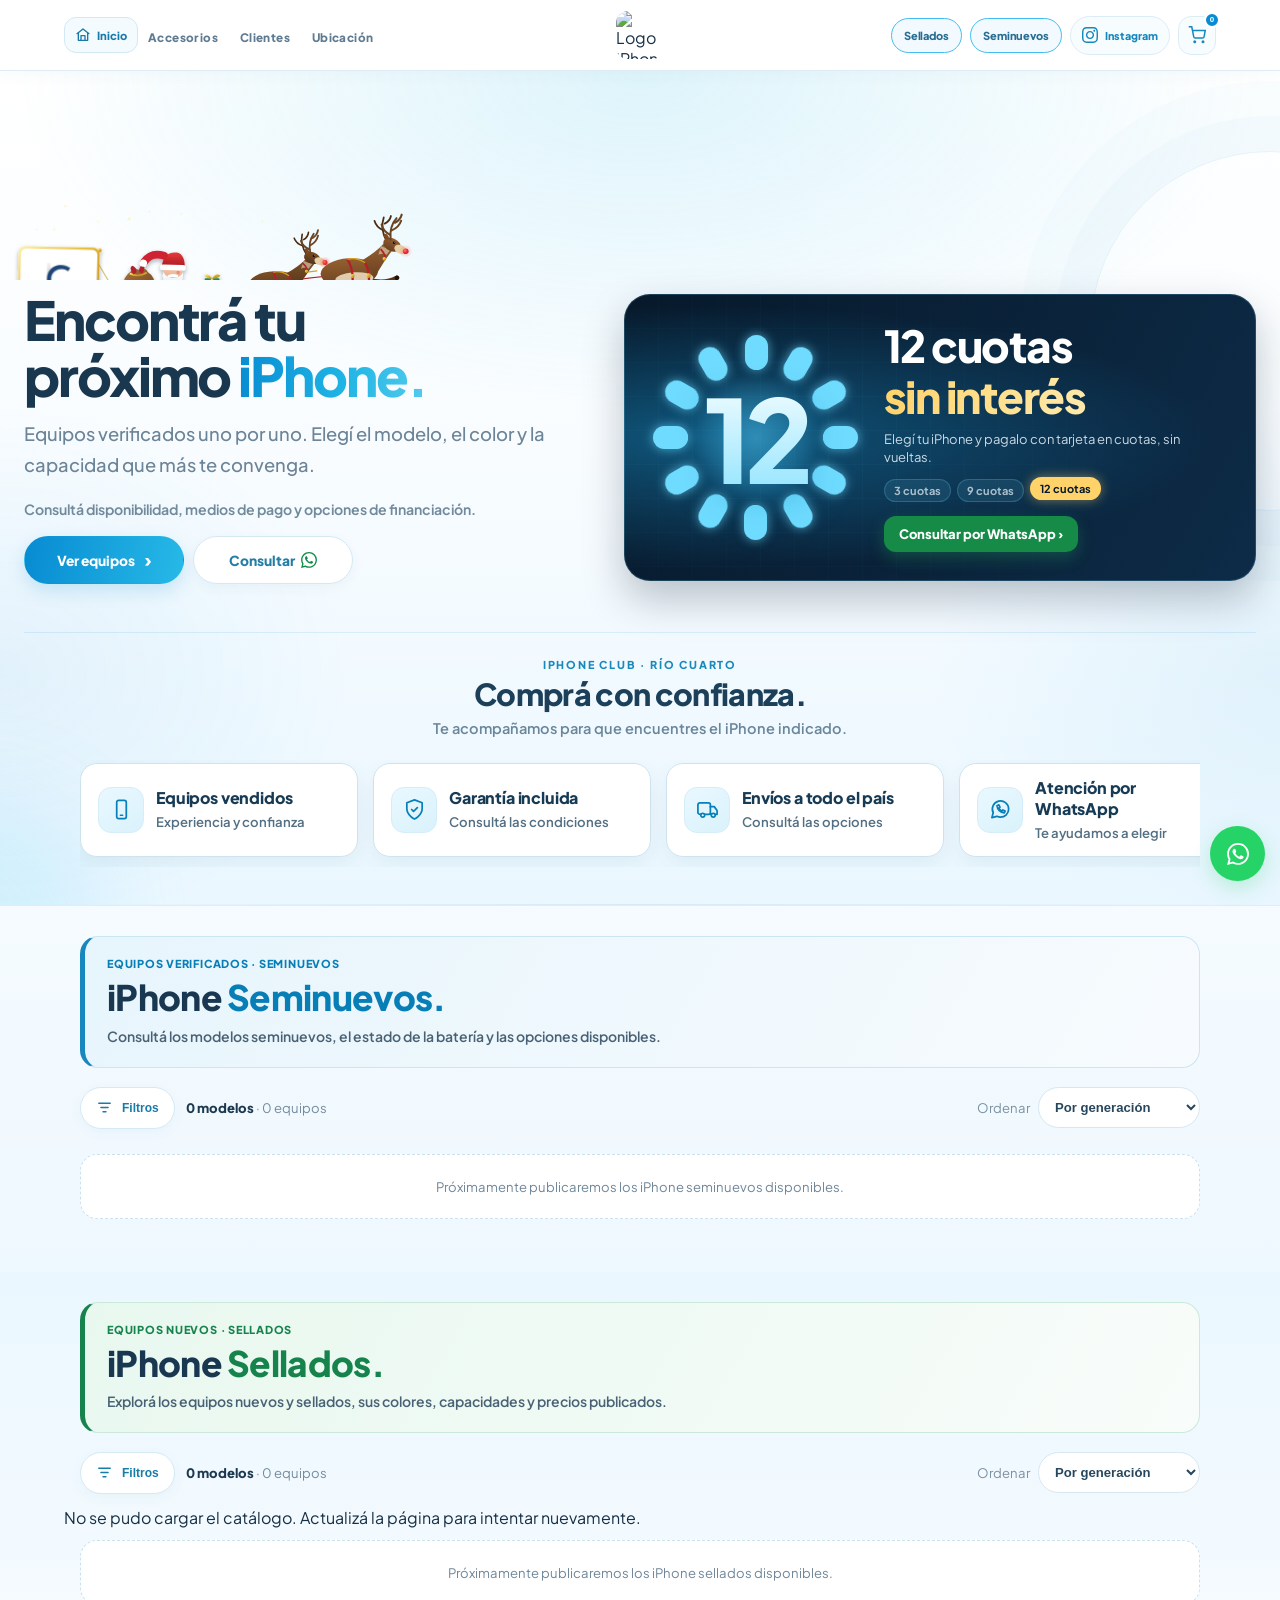
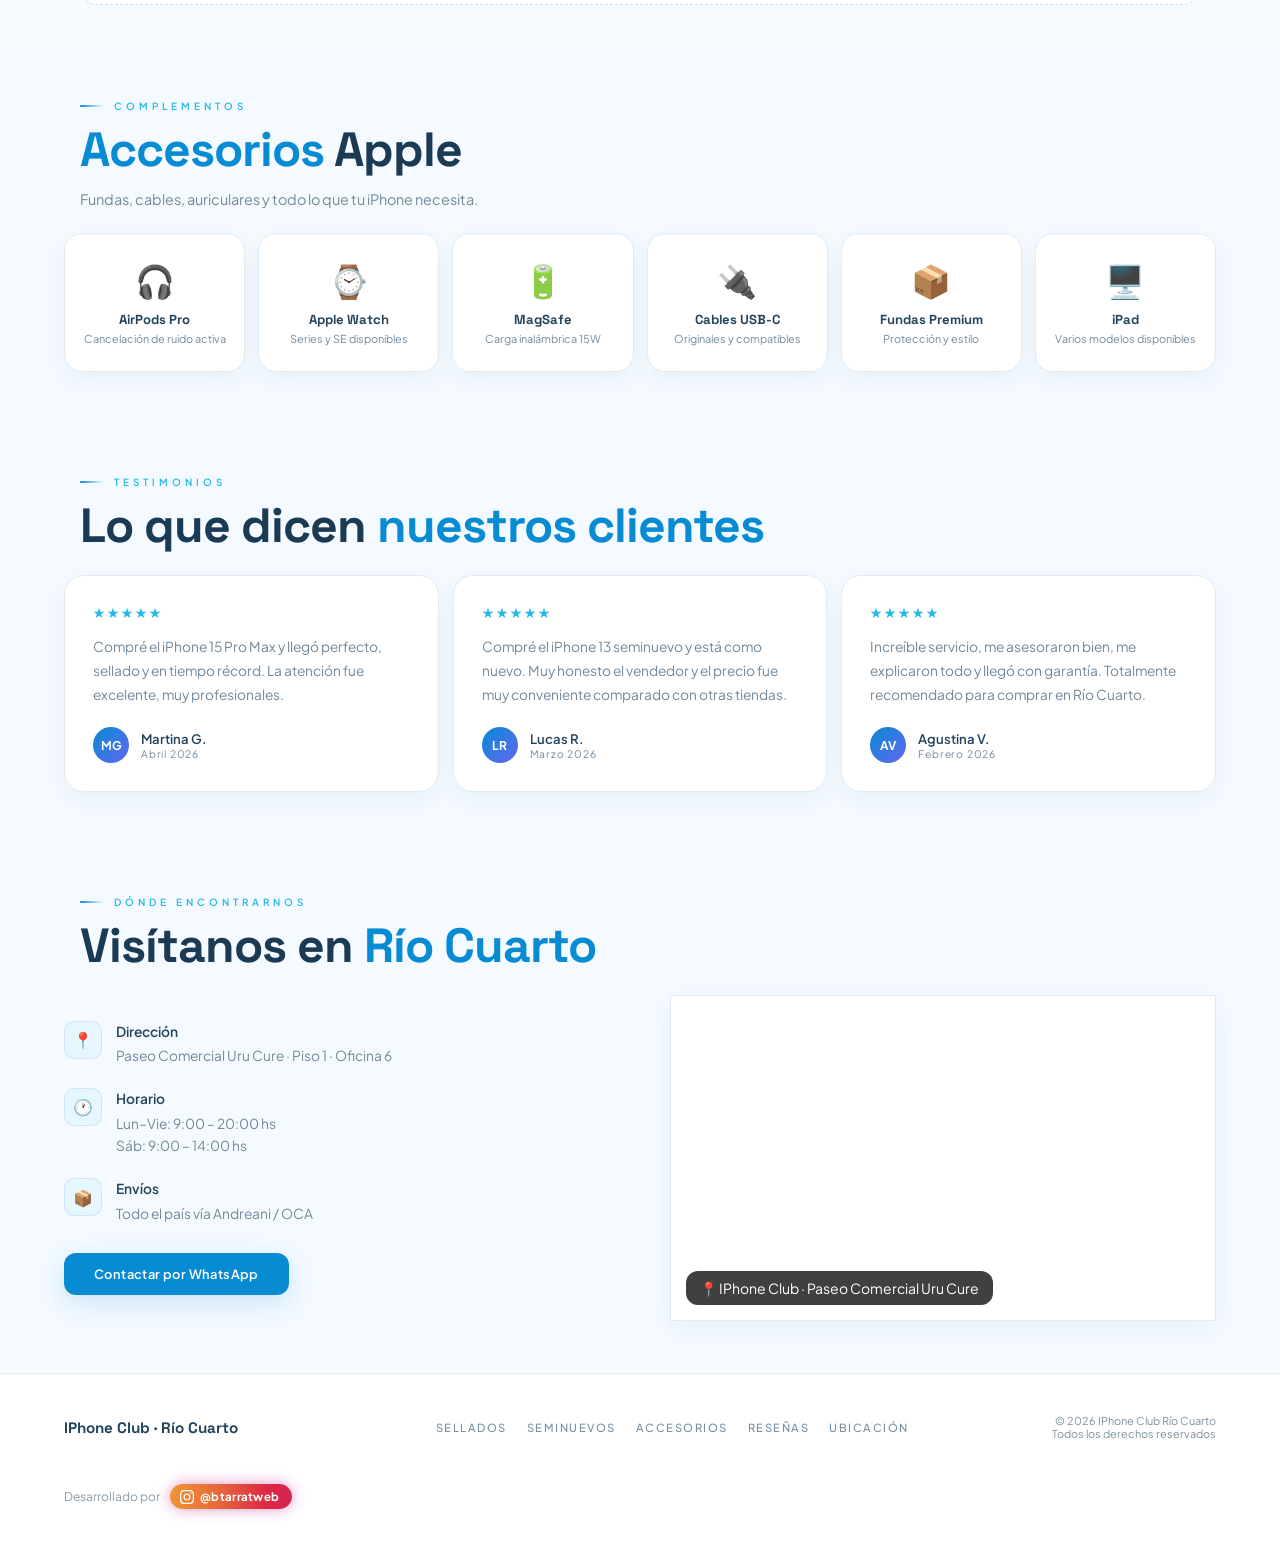
==== commit 7f3076da: "Use recognizable WhatsApp brand icon on consult buttons" ====
--- a/index.html
+++ b/index.html
@@ -2779,7 +2779,7 @@
 nav .nav-right .nav-category:hover,nav .nav-right .nav-category:focus-visible{border-color:#078bd2!important;box-shadow:0 0 0 3px #20b8f333,0 0 14px #20b8f366!important}
 @keyframes rc-nav-glow{0%,100%{box-shadow:0 0 0 0 #26b8ef00,0 0 5px #26b8ef22}50%{box-shadow:0 0 0 3px #26b8ef30,0 0 13px #26b8ef66}}
 @media(prefers-reduced-motion:reduce){nav .nav-right .nav-category{animation:none!important;box-shadow:0 0 5px #26b8ef44}}
-</style></head>
+</style><style>.rc-wa-icon{width:16px!important;height:16px!important;fill:currentColor!important;stroke:none!important;display:inline-block!important;flex:0 0 16px!important}.reference-button-secondary .rc-wa-icon{color:#128c49!important}</style></head>
 <body class="loading">
 
 <div id="loaderScreen" role="status" aria-live="polite">
@@ -2847,7 +2847,7 @@
     <p class="hero-under hero-entry" style="--entry-delay:500ms">Consultá disponibilidad, medios de pago y opciones de financiación.</p>
     <div class="hero-actions hero-entry" style="--entry-delay:590ms">
       <a href="#seminuevos" class="reference-button" onclick="showPage('storePage')">Ver equipos <span>›</span></a>
-      <a href="https://wa.me/5493584015415" target="_blank" rel="noopener" class="reference-button reference-button-secondary">Consultar <svg class="rc-wa-icon" viewBox="0 0 24 24" fill="none" stroke="currentColor" stroke-width="1.7" stroke-linecap="round" stroke-linejoin="round" aria-hidden="true" focusable="false"><path d="M20.5 11.5a8.5 8.5 0 0 1-12.4 7.6L4 20.5l1.4-4.1a8.5 8.5 0 1 1 15.1-4.9Z"/><path d="M8.3 8.1c.4 3.9 3.6 7.1 7.5 7.5l1.1-1.9-2.4-1.2-1 1a6.5 6.5 0 0 1-3.4-3.4l1-1-1.2-2.4Z"/></svg></a>
+      <a href="https://wa.me/5493584015415" target="_blank" rel="noopener" class="reference-button reference-button-secondary">Consultar <svg class="rc-wa-icon" viewBox="0 0 24 24" fill="currentColor" aria-hidden="true" focusable="false"><path d="M17.472 14.382c-.297-.149-1.758-.867-2.03-.967-.273-.099-.471-.148-.67.15-.197.297-.767.966-.94 1.164-.173.199-.347.223-.644.075-.297-.15-1.255-.463-2.39-1.475-.883-.788-1.48-1.761-1.653-2.059-.173-.297-.018-.458.13-.606.134-.133.298-.347.447-.52.149-.174.198-.298.297-.497.1-.198.05-.372-.025-.521-.074-.149-.669-1.612-.916-2.207-.242-.579-.487-.5-.669-.51-.173-.008-.372-.01-.57-.01-.198 0-.52.074-.792.372-.272.297-1.04 1.016-1.04 2.479 0 1.462 1.065 2.875 1.213 3.074.149.198 2.095 3.2 5.076 4.487.709.306 1.262.489 1.694.625.712.227 1.36.195 1.872.118.571-.085 1.758-.719 2.006-1.413.248-.694.248-1.289.173-1.413-.074-.124-.272-.198-.57-.347M12.05 21.785h-.004a9.87 9.87 0 0 1-5.031-1.378l-.361-.214-3.741.982.998-3.648-.235-.374a9.86 9.86 0 0 1-1.51-5.253c.002-5.45 4.437-9.884 9.888-9.884a9.82 9.82 0 0 1 6.988 2.9 9.82 9.82 0 0 1 2.893 6.99c-.002 5.45-4.437 9.884-9.885 9.884M20.46 3.49A11.815 11.815 0 0 0 12.05 0C5.495 0 .16 5.335.157 11.892c0 2.096.547 4.142 1.588 5.945L.057 24l6.305-1.654a11.88 11.88 0 0 0 5.683 1.448h.005c6.554 0 11.89-5.335 11.893-11.893a11.82 11.82 0 0 0-3.48-8.411Z"/></svg></a>
     </div>
     <div class="reference-trust hero-entry" style="--entry-delay:960ms">
       <div class="reference-trust-heading">
@@ -3629,7 +3629,7 @@
     detailsButton.textContent='Formas de pago ›';
     detailsButton.classList.add('prod-payment-btn');
     const consult=document.createElement('button');
-    consult.type='button';consult.className='prod-btn prod-consult-btn';consult.innerHTML="<svg class=\"rc-wa-icon\" viewBox=\"0 0 24 24\" fill=\"none\" stroke=\"currentColor\" stroke-width=\"1.7\" stroke-linecap=\"round\" stroke-linejoin=\"round\" aria-hidden=\"true\" focusable=\"false\"><path d=\"M20.5 11.5a8.5 8.5 0 0 1-12.4 7.6L4 20.5l1.4-4.1a8.5 8.5 0 1 1 15.1-4.9Z\"/><path d=\"M8.3 8.1c.4 3.9 3.6 7.1 7.5 7.5l1.1-1.9-2.4-1.2-1 1a6.5 6.5 0 0 1-3.4-3.4l1-1-1.2-2.4Z\"/></svg><span>Consultar</span>";
+    consult.type='button';consult.className='prod-btn prod-consult-btn';consult.innerHTML="<svg class=\"rc-wa-icon\" viewBox=\"0 0 24 24\" fill=\"currentColor\" aria-hidden=\"true\" focusable=\"false\"><path d=\"M17.472 14.382c-.297-.149-1.758-.867-2.03-.967-.273-.099-.471-.148-.67.15-.197.297-.767.966-.94 1.164-.173.199-.347.223-.644.075-.297-.15-1.255-.463-2.39-1.475-.883-.788-1.48-1.761-1.653-2.059-.173-.297-.018-.458.13-.606.134-.133.298-.347.447-.52.149-.174.198-.298.297-.497.1-.198.05-.372-.025-.521-.074-.149-.669-1.612-.916-2.207-.242-.579-.487-.5-.669-.51-.173-.008-.372-.01-.57-.01-.198 0-.52.074-.792.372-.272.297-1.04 1.016-1.04 2.479 0 1.462 1.065 2.875 1.213 3.074.149.198 2.095 3.2 5.076 4.487.709.306 1.262.489 1.694.625.712.227 1.36.195 1.872.118.571-.085 1.758-.719 2.006-1.413.248-.694.248-1.289.173-1.413-.074-.124-.272-.198-.57-.347M12.05 21.785h-.004a9.87 9.87 0 0 1-5.031-1.378l-.361-.214-3.741.982.998-3.648-.235-.374a9.86 9.86 0 0 1-1.51-5.253c.002-5.45 4.437-9.884 9.888-9.884a9.82 9.82 0 0 1 6.988 2.9 9.82 9.82 0 0 1 2.893 6.99c-.002 5.45-4.437 9.884-9.885 9.884M20.46 3.49A11.815 11.815 0 0 0 12.05 0C5.495 0 .16 5.335.157 11.892c0 2.096.547 4.142 1.588 5.945L.057 24l6.305-1.654a11.88 11.88 0 0 0 5.683 1.448h.005c6.554 0 11.89-5.335 11.893-11.893a11.82 11.82 0 0 0-3.48-8.411Z\"/></svg><span>Consultar</span>";
     actions.append(consult,detailsButton);
     right.append(pricePanel,actions);
     const gift=document.createElement('div');gift.className='rc-card-gift';
